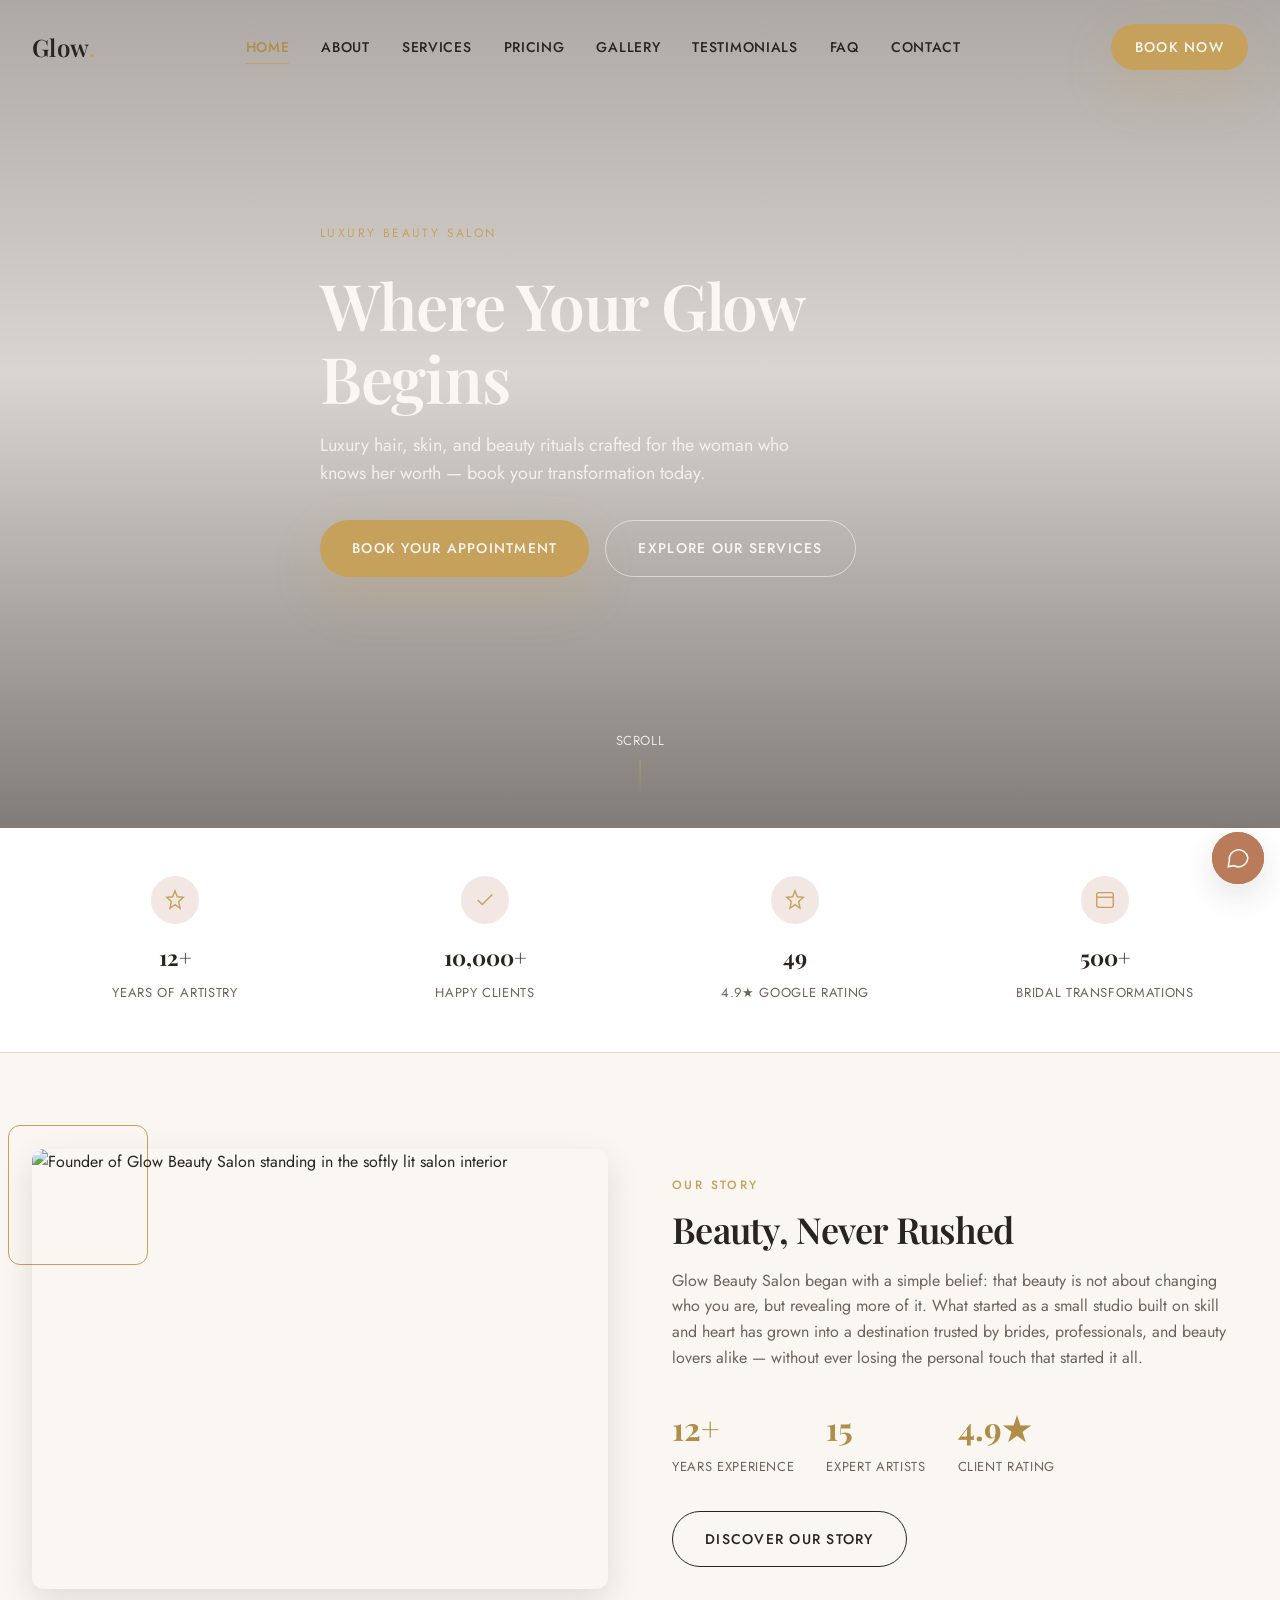
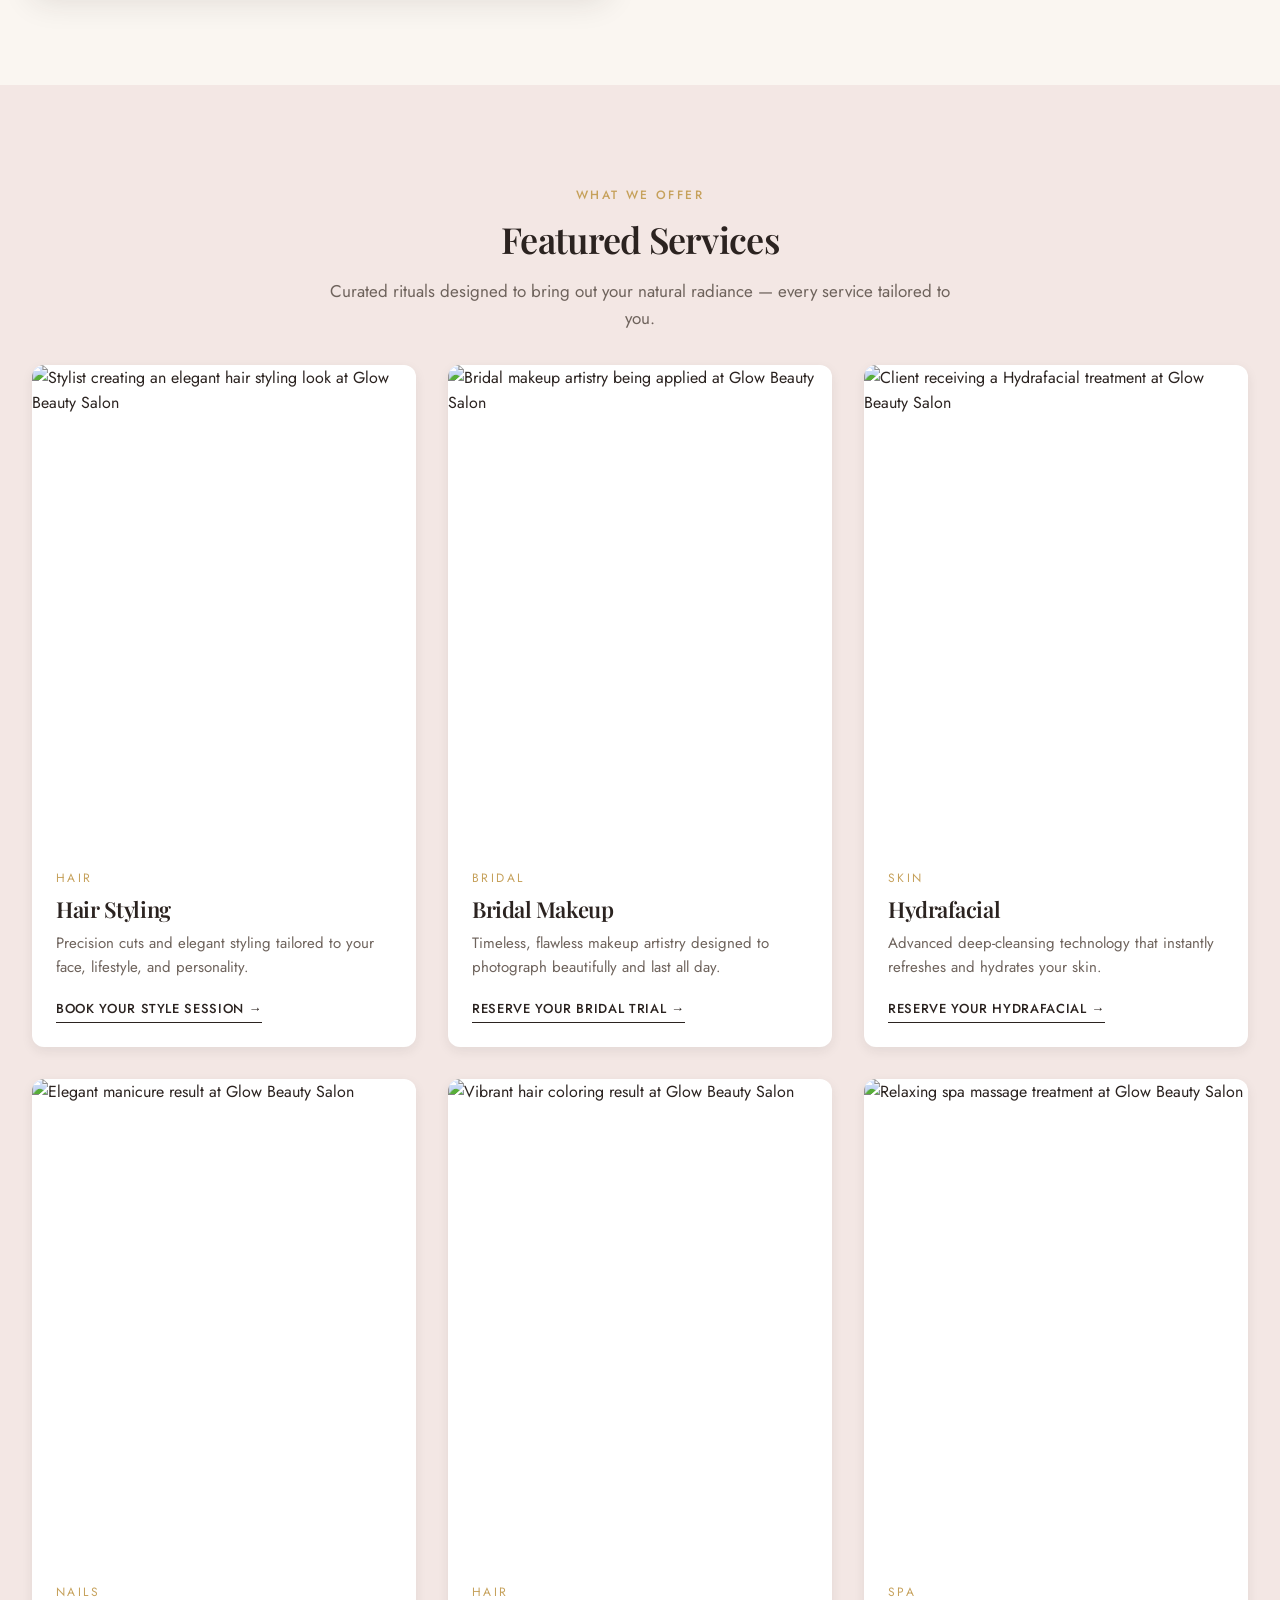
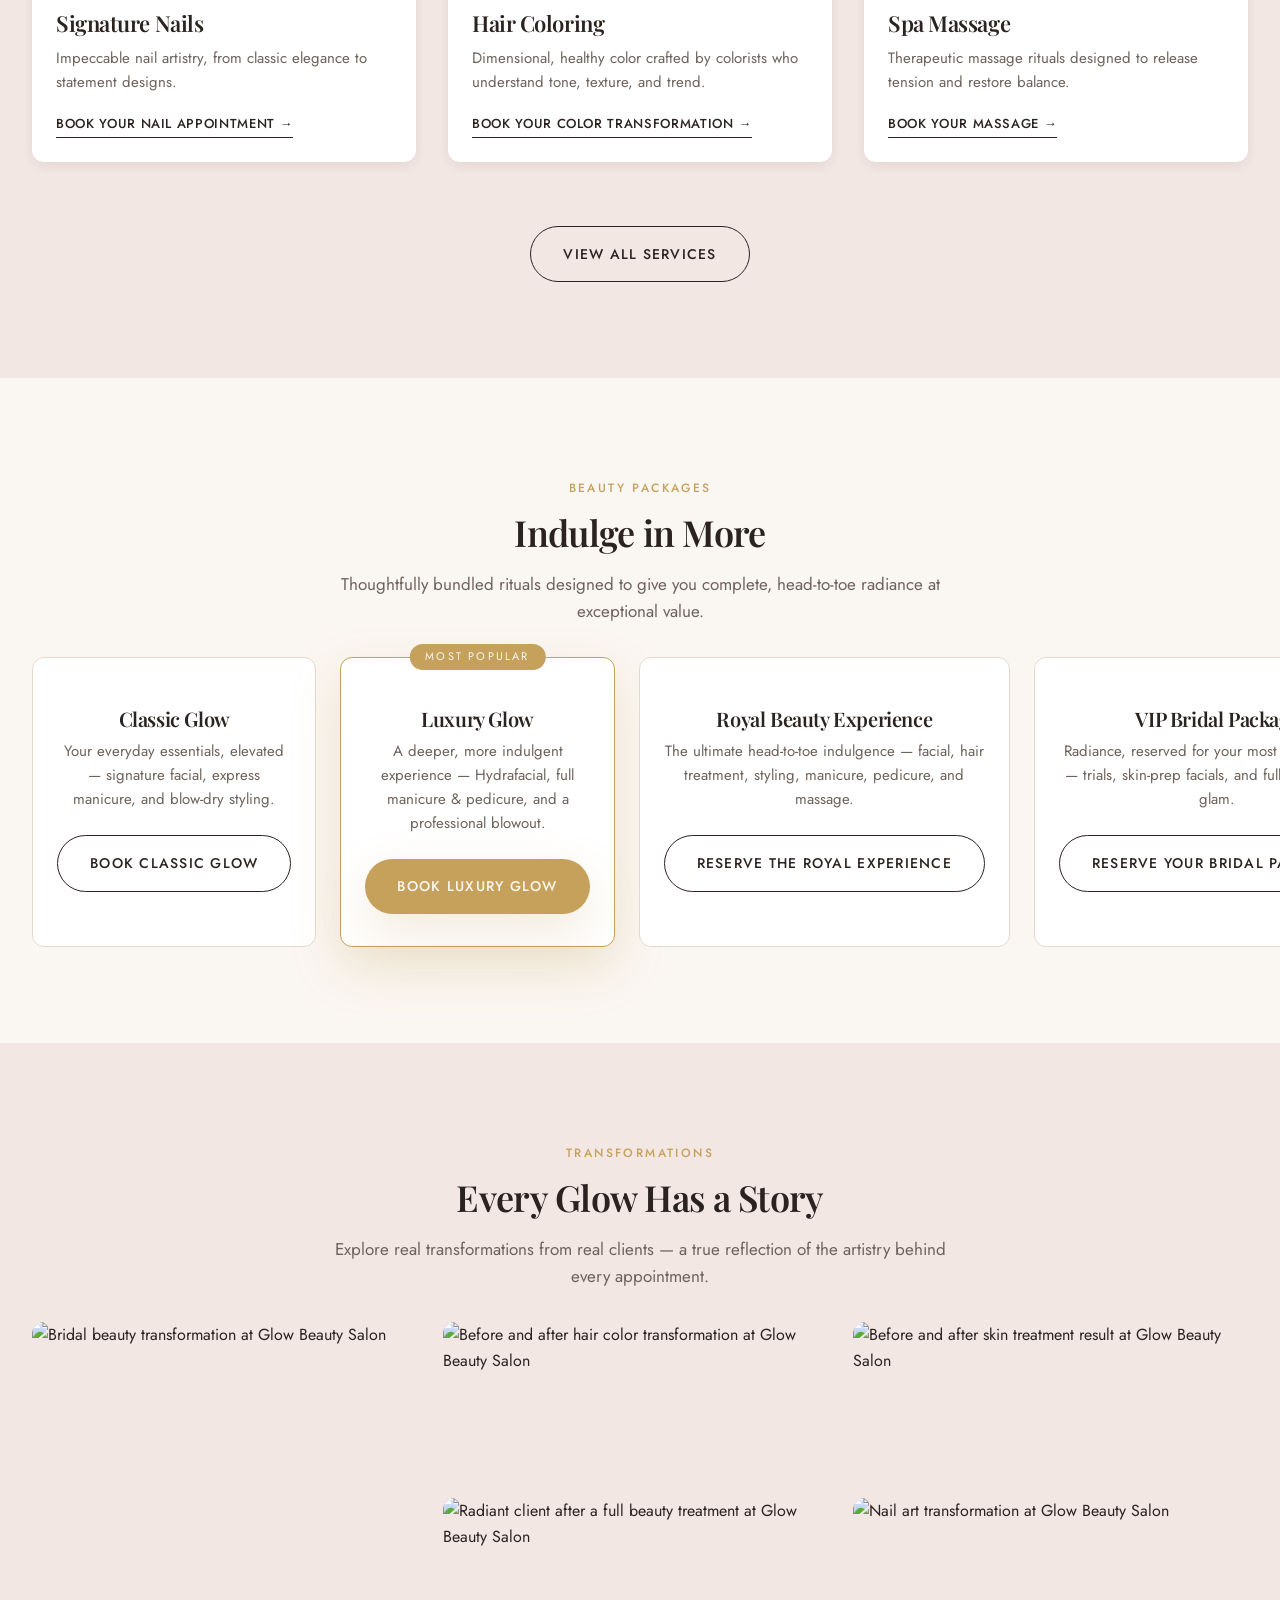
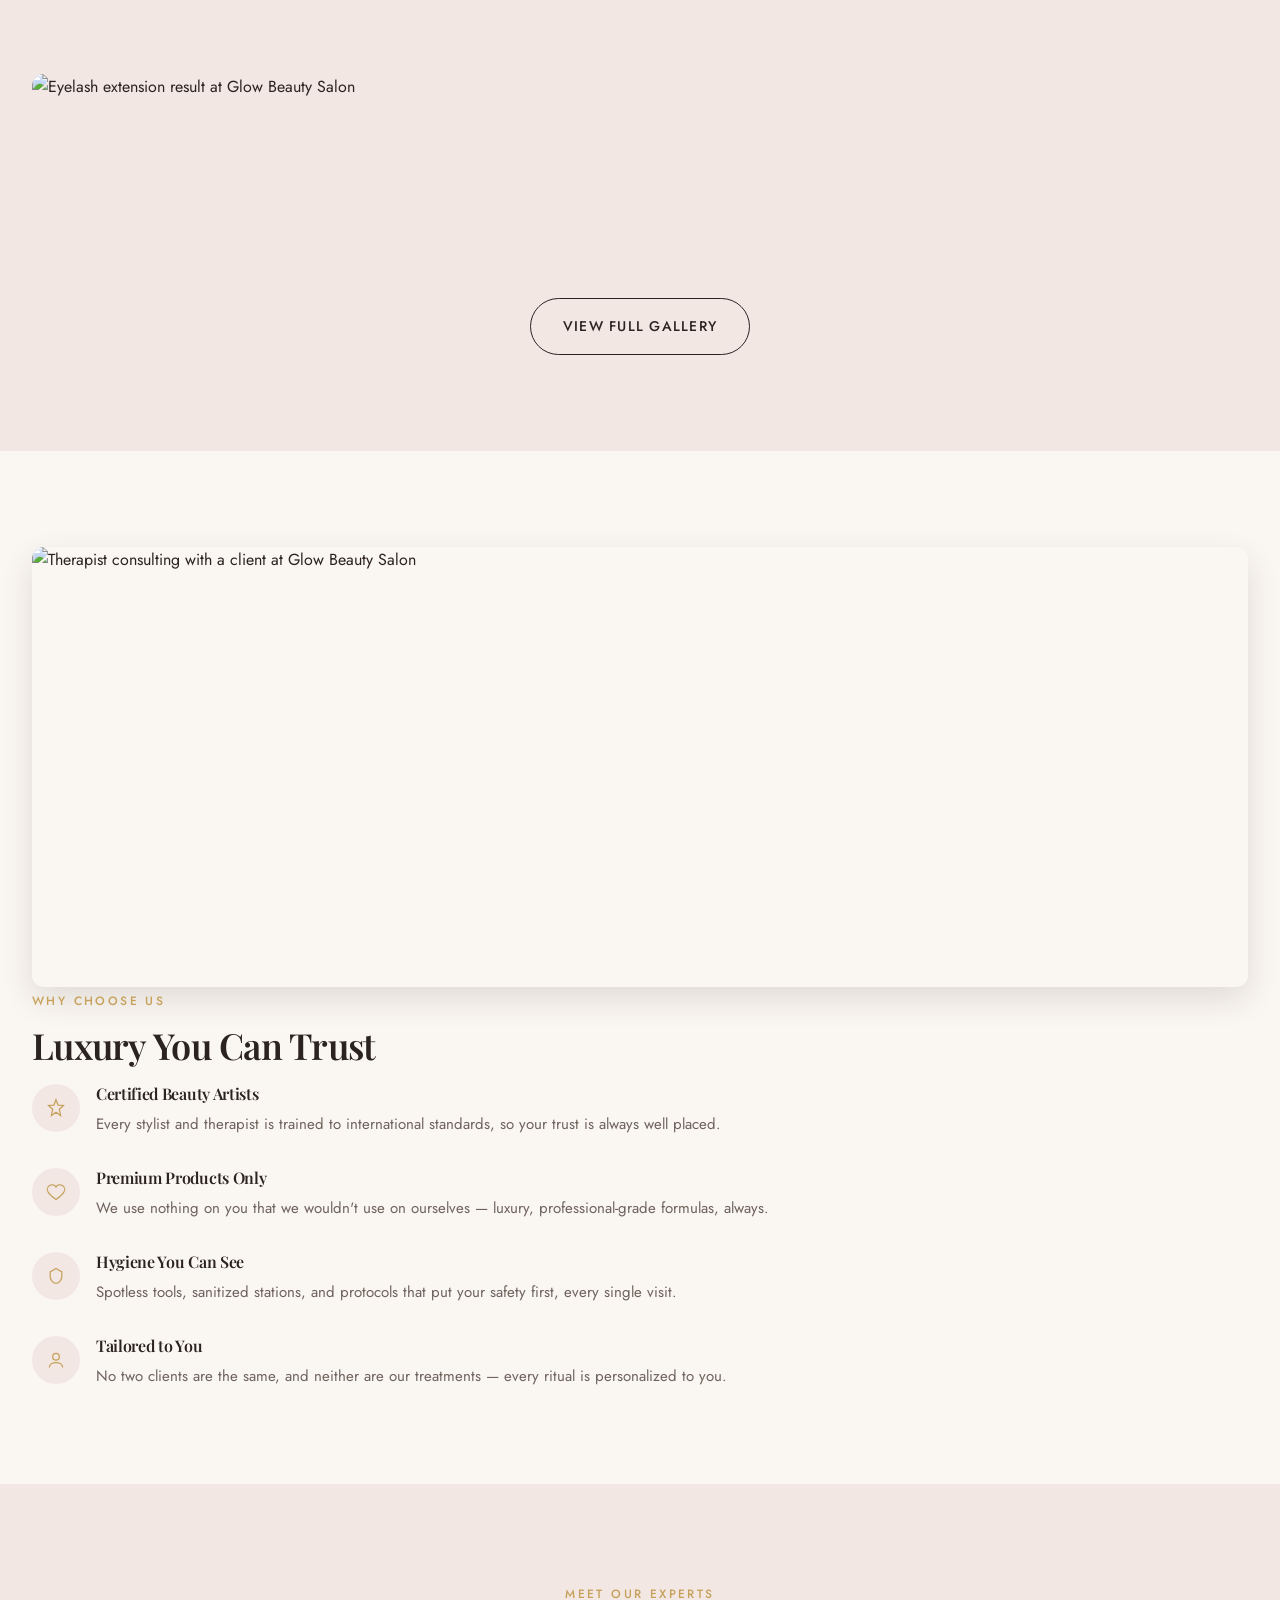
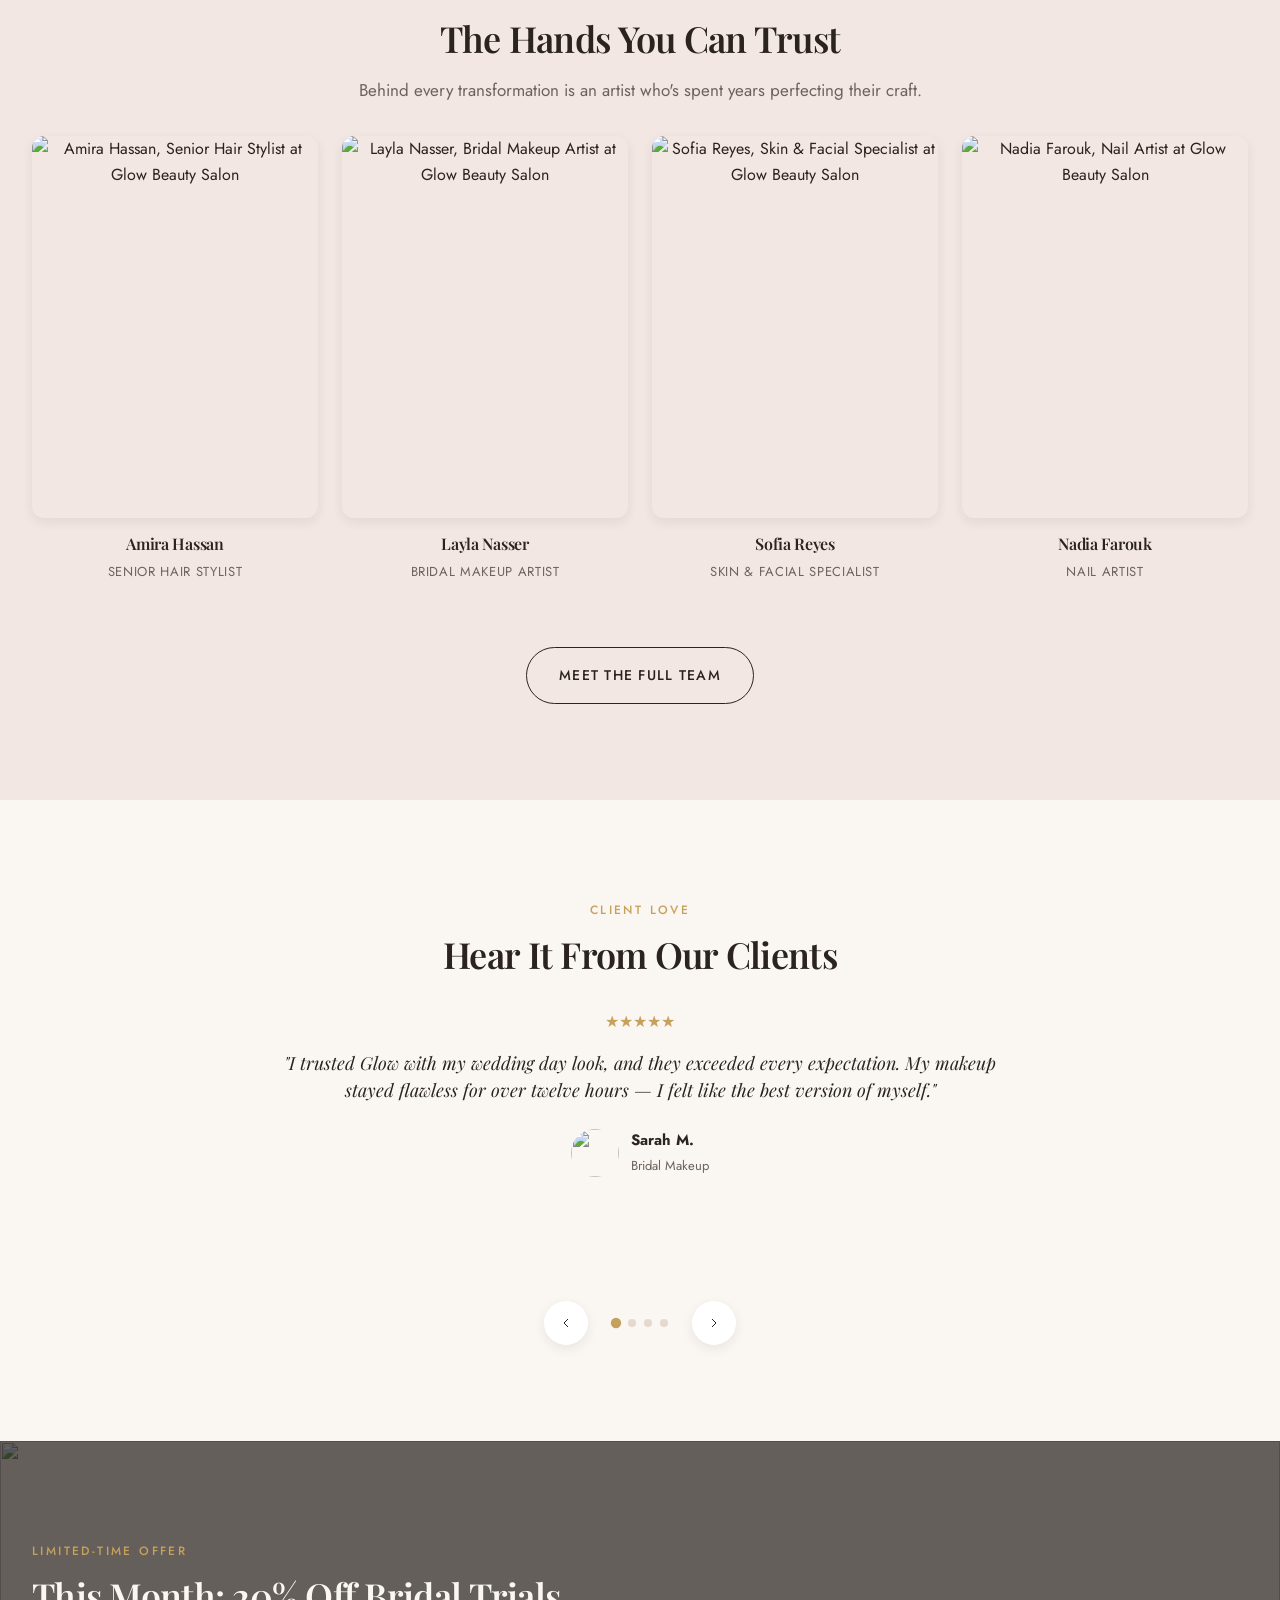
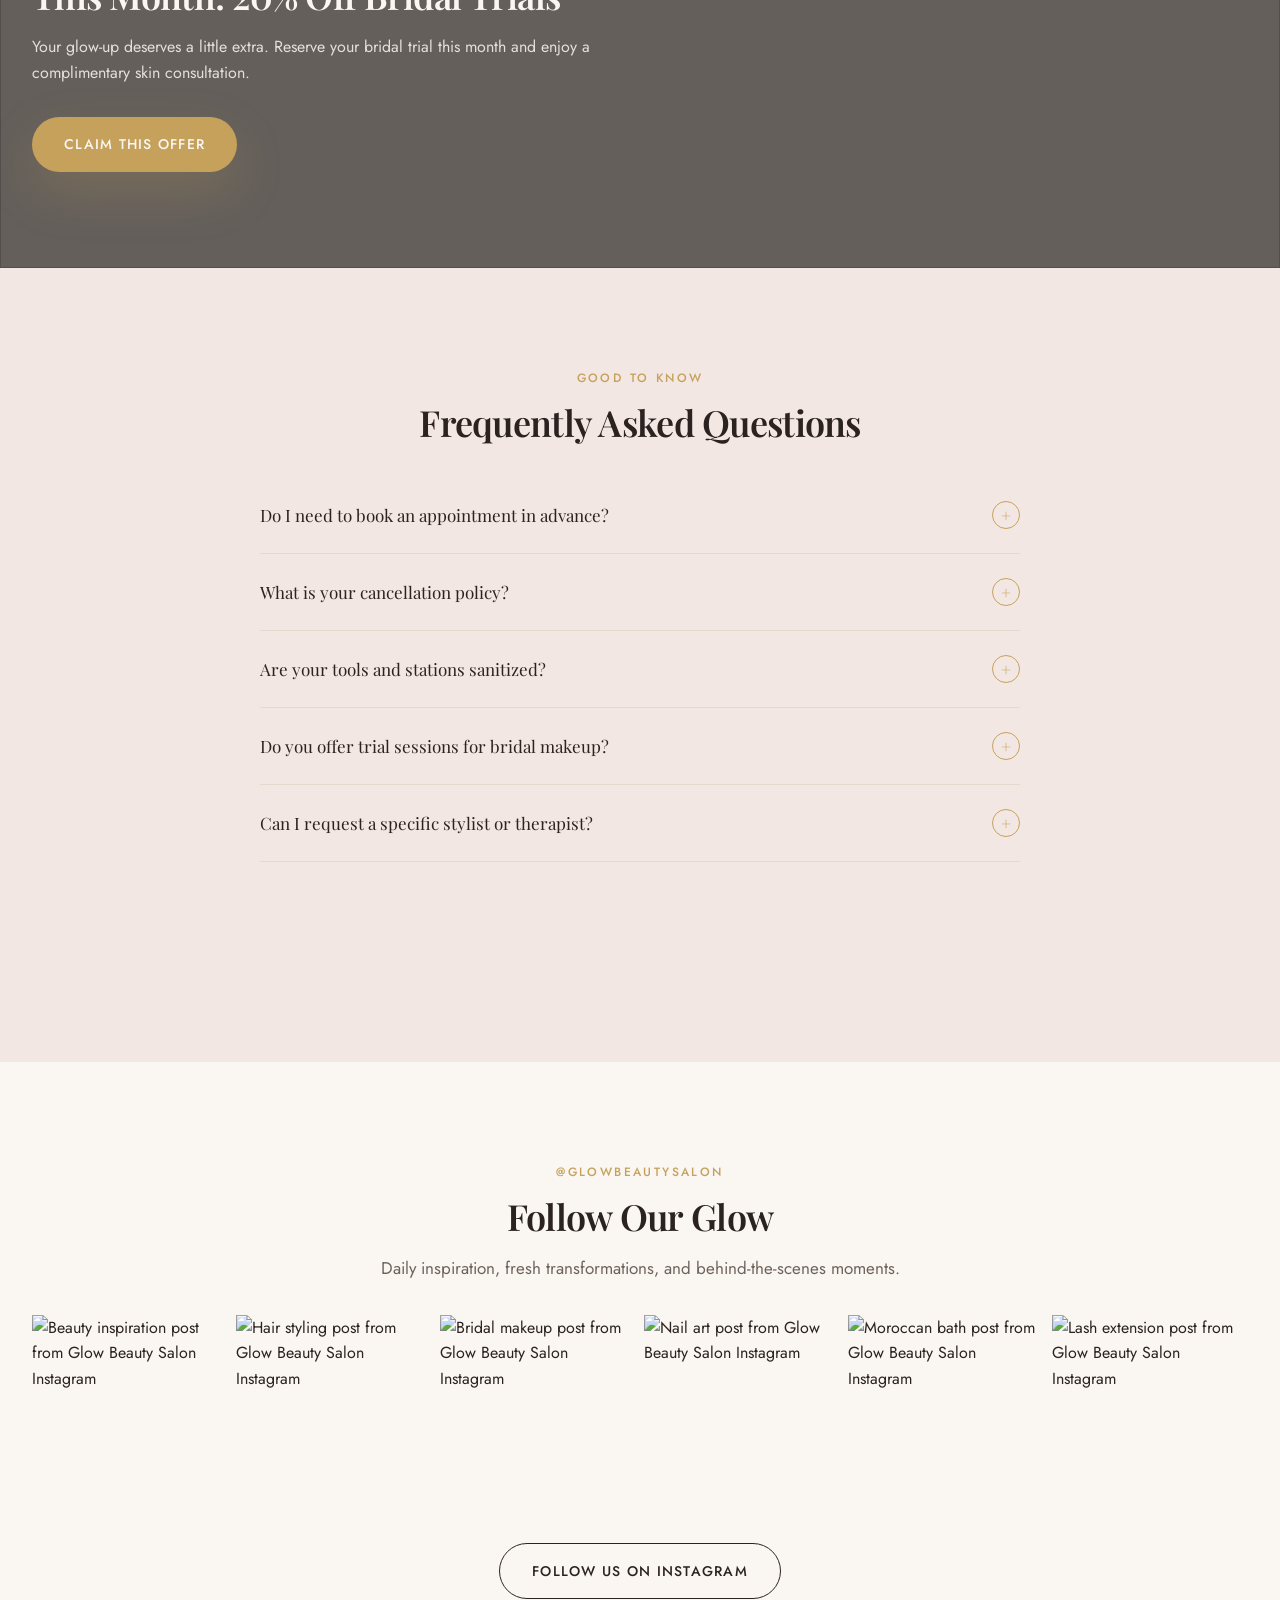
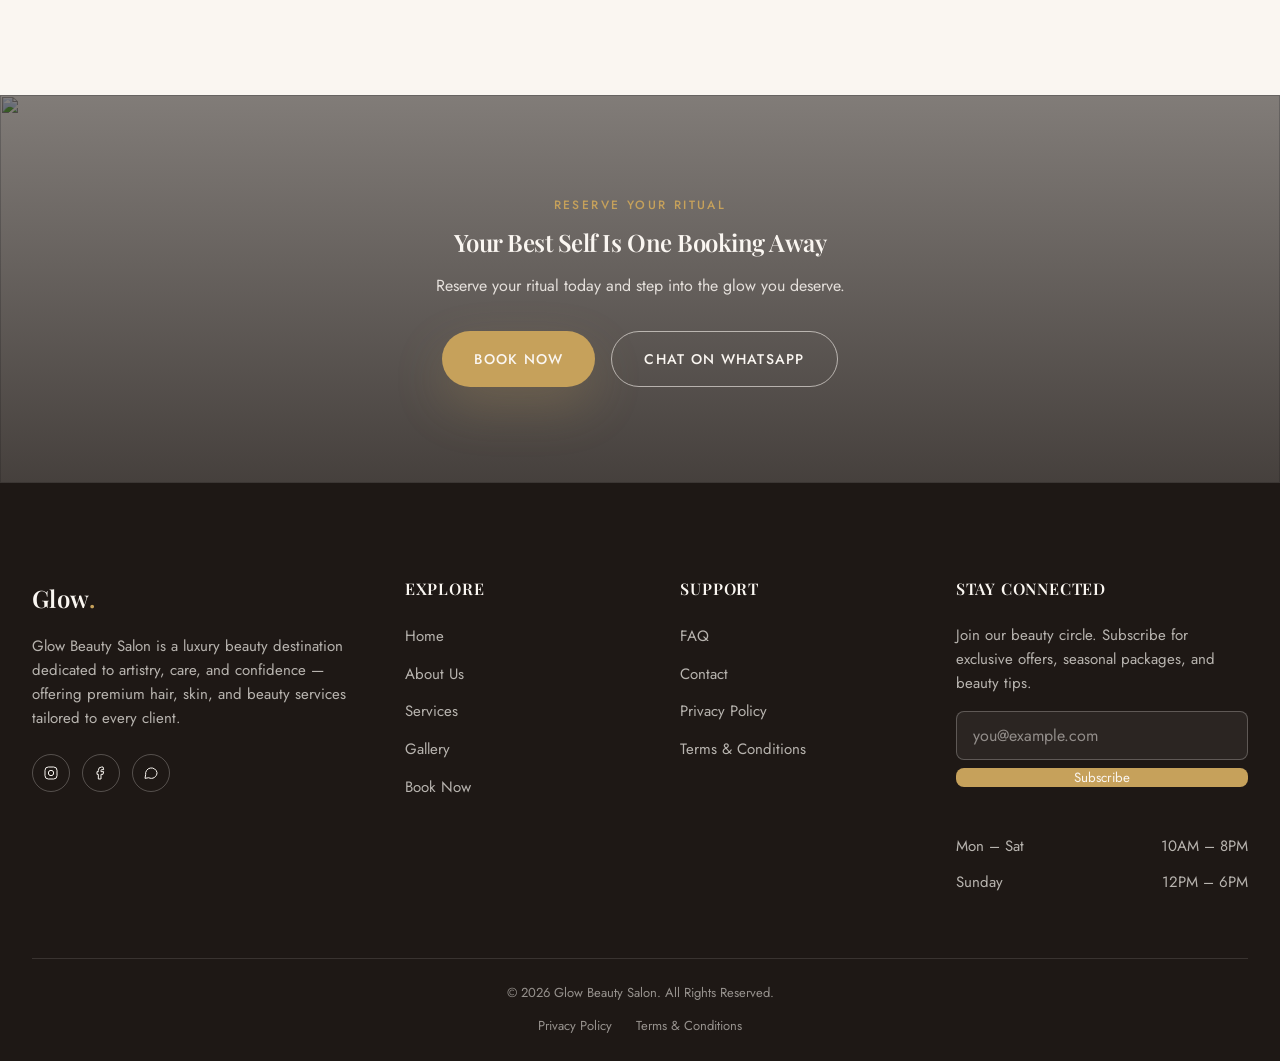
==== index.html @ 4e3955bc "Add files via upload" ====
<!DOCTYPE html>
<html lang="en">
<head>
  <meta charset="UTF-8">
  <meta name="viewport" content="width=device-width, initial-scale=1.0">
  <title>Glow Beauty Salon | Luxury Hair, Skin &amp; Bridal Beauty Salon</title>
  <meta name="description" content="Glow Beauty Salon is a luxury beauty destination offering premium hair, skin, makeup, nail, and bridal services. Book your appointment and discover where your glow begins.">
  <meta name="keywords" content="luxury beauty salon, bridal makeup, hair salon, facial treatments, nail salon, hydrafacial, spa, beauty salon near me">
  <meta name="author" content="Glow Beauty Salon">
  <link rel="canonical" href="https://www.glowbeautysalon.com/">

  <!-- Open Graph / Social sharing -->
  <meta property="og:type" content="website">
  <meta property="og:title" content="Glow Beauty Salon | Where Your Glow Begins">
  <meta property="og:description" content="Luxury hair, skin, and beauty rituals crafted for the woman who knows her worth — book your transformation today.">
  <meta property="og:image" content="assets/images/hero-banner.webp">
  <meta property="og:url" content="https://www.glowbeautysalon.com/">
  <meta name="twitter:card" content="summary_large_image">

  <!-- Favicon -->
  <link rel="icon" type="image/svg+xml" href="data:image/svg+xml,<svg xmlns=%22http://www.w3.org/2000/svg%22 viewBox=%220 0 24 24%22><text y=%2218%22 font-size=%2218%22>&#10022;</text></svg>">

  <!-- Fonts: Playfair Display (display) + Jost (body) -->
  <link rel="preconnect" href="https://fonts.googleapis.com">
  <link rel="preconnect" href="https://fonts.gstatic.com" crossorigin>
  <link href="https://fonts.googleapis.com/css2?family=Playfair+Display:wght@500;600;700&family=Jost:wght@400;500;600&display=swap" rel="stylesheet">

  <!-- Stylesheets -->
  <link rel="stylesheet" href="assets/css/variables.css">
  <link rel="stylesheet" href="assets/css/style.css">
  <link rel="stylesheet" href="assets/css/animations.css">
  <link rel="stylesheet" href="assets/css/responsive.css">

  <!-- Local Business Schema for SEO -->
  <script type="application/ld+json">
  {
    "@context": "https://schema.org",
    "@type": "BeautySalon",
    "name": "Glow Beauty Salon",
    "image": "assets/images/salon-interior.webp",
    "description": "Luxury beauty salon offering premium hair, skin, makeup, nail, and bridal services.",
    "priceRange": "$$$",
    "telephone": "+1-555-0100",
    "address": {
      "@type": "PostalAddress",
      "streetAddress": "123 Grace Avenue",
      "addressLocality": "Your City",
      "addressCountry": "AE"
    },
    "openingHoursSpecification": [
      {
        "@type": "OpeningHoursSpecification",
        "dayOfWeek": ["Monday","Tuesday","Wednesday","Thursday","Friday","Saturday"],
        "opens": "10:00",
        "closes": "20:00"
      },
      {
        "@type": "OpeningHoursSpecification",
        "dayOfWeek": ["Sunday"],
        "opens": "12:00",
        "closes": "18:00"
      }
    ]
  }
  </script>
</head>
<body>

  <a class="skip-link" href="#main-content">Skip to main content</a>

  <!-- ==========================================================
       1. LUXURY LOADING SCREEN
       ========================================================== -->
  <div class="loading-screen" role="status" aria-live="polite">
    <p class="loading-mark">Glow<span>.</span></p>
    <div class="loading-bar" aria-hidden="true"></div>
    <span class="visually-hidden">Loading Glow Beauty Salon</span>
  </div>

  <!-- Scroll progress indicator -->
  <div class="scroll-progress" aria-hidden="true"></div>

  <!-- ==========================================================
       2. STICKY GLASSMORPHISM NAVBAR
       ========================================================== -->
  <header class="navbar">
    <div class="container">
      <a href="index.html" class="logo">Glow<span>.</span></a>

      <nav class="nav-links" aria-label="Primary navigation">
        <a href="#home" class="is-active">Home</a>
        <a href="about.html">About</a>
        <a href="services.html">Services</a>
        <a href="pricing.html">Pricing</a>
        <a href="gallery.html">Gallery</a>
        <a href="testimonials.html">Testimonials</a>
        <a href="faq.html">FAQ</a>
        <a href="contact.html">Contact</a>
      </nav>

      <div class="nav-actions">
        <a href="appointment.html" class="btn btn-primary nav-cta">Book Now</a>
        <button class="hamburger" aria-label="Open menu" aria-expanded="false" aria-controls="mobile-menu">
          <span></span><span></span><span></span>
        </button>
      </div>
    </div>
  </header>

  <!-- ==========================================================
       3. MOBILE MENU
       ========================================================== -->
  <div class="mobile-menu" id="mobile-menu" aria-hidden="true">
    <button class="mobile-menu-close icon-btn" aria-label="Close menu">
      <svg width="18" height="18" viewBox="0 0 24 24" fill="none" stroke="currentColor" stroke-width="1.5"><line x1="4" y1="4" x2="20" y2="20"/><line x1="20" y1="4" x2="4" y2="20"/></svg>
    </button>

    <nav class="mobile-nav-links" aria-label="Mobile navigation">
      <a href="#home">Home</a>
      <a href="about.html">About</a>
      <a href="services.html">Services</a>
      <a href="pricing.html">Pricing</a>
      <a href="gallery.html">Gallery</a>
      <a href="appointment.html">Appointment</a>
      <a href="testimonials.html">Testimonials</a>
      <a href="faq.html">FAQ</a>
      <a href="contact.html">Contact</a>
    </nav>

    <div class="mobile-menu-footer">
      <a href="appointment.html" class="btn btn-primary btn-block">Book Now</a>
      <div class="mobile-social">
        <a href="#" class="icon-btn" aria-label="Glow Beauty Salon on Instagram">
          <svg width="18" height="18" viewBox="0 0 24 24" fill="none" stroke="currentColor" stroke-width="1.5"><rect x="3" y="3" width="18" height="18" rx="5"/><circle cx="12" cy="12" r="4"/><circle cx="17.5" cy="6.5" r="1"/></svg>
        </a>
        <a href="#" class="icon-btn" aria-label="Glow Beauty Salon on Facebook">
          <svg width="18" height="18" viewBox="0 0 24 24" fill="none" stroke="currentColor" stroke-width="1.5"><path d="M15 3h-2a5 5 0 0 0-5 5v2H6v4h2v7h4v-7h3l1-4h-4V8a1 1 0 0 1 1-1h3z"/></svg>
        </a>
        <a href="https://wa.me/15550100" class="icon-btn" aria-label="Message Glow Beauty Salon on WhatsApp">
          <svg width="18" height="18" viewBox="0 0 24 24" fill="none" stroke="currentColor" stroke-width="1.5"><path d="M21 11.5a8.5 8.5 0 0 1-12.4 7.6L3 20l1-5.4A8.5 8.5 0 1 1 21 11.5z"/></svg>
        </a>
      </div>
    </div>
  </div>

  <main id="main-content">

    <!-- ==========================================================
         4. HERO SECTION
         ========================================================== -->
    <section class="hero" id="home">
      <div class="hero-bg" aria-hidden="true">
        <img src="assets/images/hero-banner.webp" alt="" loading="eager">
      </div>
      <div class="hero-overlay" aria-hidden="true"></div>

      <div class="container">
        <div class="hero-content" data-reveal>
          <span class="hero-eyebrow">Luxury Beauty Salon</span>
          <h1 class="hero-title">Where Your Glow Begins</h1>
          <p class="hero-subtitle">Luxury hair, skin, and beauty rituals crafted for the woman who knows her worth — book your transformation today.</p>
          <div class="hero-actions">
            <a href="appointment.html" class="btn btn-primary">Book Your Appointment</a>
            <a href="services.html" class="btn btn-outline-light">Explore Our Services</a>
          </div>
        </div>
      </div>

      <div class="hero-scroll-cue" aria-hidden="true">
        <span>Scroll</span>
        <span class="scroll-line"></span>
      </div>
    </section>

    <!-- ==========================================================
         5. TRUST BADGES
         ========================================================== -->
    <section class="trust-badges" aria-label="Why clients trust Glow Beauty Salon">
      <div class="container">
        <div class="trust-badge" data-reveal data-reveal-delay="1">
          <span class="icon-circle" aria-hidden="true">
            <svg width="22" height="22" viewBox="0 0 24 24" fill="none" stroke="currentColor" stroke-width="1.5"><path d="M12 2l2.5 6.5L21 9l-5 4.5L17.5 21 12 17l-5.5 4L8 13.5 3 9l6.5-.5z"/></svg>
          </span>
          <strong data-count-to="12" data-count-suffix="+">0+</strong>
          <span>Years of Artistry</span>
        </div>
        <div class="trust-badge" data-reveal data-reveal-delay="2">
          <span class="icon-circle" aria-hidden="true">
            <svg width="22" height="22" viewBox="0 0 24 24" fill="none" stroke="currentColor" stroke-width="1.5"><path d="M20 6L9 17l-5-5"/></svg>
          </span>
          <strong data-count-to="10000" data-count-suffix="+">0+</strong>
          <span>Happy Clients</span>
        </div>
        <div class="trust-badge" data-reveal data-reveal-delay="3">
          <span class="icon-circle" aria-hidden="true">
            <svg width="22" height="22" viewBox="0 0 24 24" fill="none" stroke="currentColor" stroke-width="1.5"><path d="M12 2l2.5 6.5L21 9l-5 4.5L17.5 21 12 17l-5.5 4L8 13.5 3 9l6.5-.5z"/></svg>
          </span>
          <strong data-count-to="49" data-count-suffix="">0</strong>
          <span>4.9★ Google Rating</span>
        </div>
        <div class="trust-badge" data-reveal data-reveal-delay="4">
          <span class="icon-circle" aria-hidden="true">
            <svg width="22" height="22" viewBox="0 0 24 24" fill="none" stroke="currentColor" stroke-width="1.5"><rect x="3" y="4" width="18" height="16" rx="2"/><path d="M3 9h18"/></svg>
          </span>
          <strong data-count-to="500" data-count-suffix="+">0+</strong>
          <span>Bridal Transformations</span>
        </div>
      </div>
    </section>

    <!-- ==========================================================
         6. ABOUT PREVIEW
         ========================================================== -->
    <section class="about-preview" id="about" aria-labelledby="about-preview-title">
      <div class="container">
        <div class="about-preview-media" data-reveal>
          <img src="assets/images/founder-portrait.webp" alt="Founder of Glow Beauty Salon standing in the softly lit salon interior" loading="lazy" width="560" height="520">
        </div>
        <div class="about-preview-content" data-reveal data-reveal-delay="2">
          <span class="eyebrow">Our Story</span>
          <h2 id="about-preview-title" class="section-title">Beauty, Never Rushed</h2>
          <p>Glow Beauty Salon began with a simple belief: that beauty is not about changing who you are, but revealing more of it. What started as a small studio built on skill and heart has grown into a destination trusted by brides, professionals, and beauty lovers alike — without ever losing the personal touch that started it all.</p>
          <div class="about-stats">
            <div class="about-stat">
              <strong>12+</strong>
              <span>Years Experience</span>
            </div>
            <div class="about-stat">
              <strong>15</strong>
              <span>Expert Artists</span>
            </div>
            <div class="about-stat">
              <strong>4.9★</strong>
              <span>Client Rating</span>
            </div>
          </div>
          <a href="about.html" class="btn btn-secondary">Discover Our Story</a>
        </div>
      </div>
    </section>

    <!-- ==========================================================
         7. FEATURED SERVICES
         ========================================================== -->
    <section class="section--alt" id="services" aria-labelledby="services-title">
      <div class="container">
        <div class="section-header" data-reveal>
          <span class="eyebrow">What We Offer</span>
          <h2 id="services-title" class="section-title">Featured Services</h2>
          <p class="section-subtitle">Curated rituals designed to bring out your natural radiance — every service tailored to you.</p>
        </div>

        <div class="services-grid">
          <article class="service-card" data-reveal data-reveal-delay="1">
            <div class="service-card-media">
              <img src="assets/images/hair-styling.webp" alt="Stylist creating an elegant hair styling look at Glow Beauty Salon" loading="lazy" width="400" height="500">
            </div>
            <div class="service-card-body">
              <span class="service-card-label">Hair</span>
              <h3>Hair Styling</h3>
              <p>Precision cuts and elegant styling tailored to your face, lifestyle, and personality.</p>
              <a href="services.html" class="service-card-link">Book Your Style Session →</a>
            </div>
          </article>

          <article class="service-card" data-reveal data-reveal-delay="2">
            <div class="service-card-media">
              <img src="assets/images/bridal-makeup.webp" alt="Bridal makeup artistry being applied at Glow Beauty Salon" loading="lazy" width="400" height="500">
            </div>
            <div class="service-card-body">
              <span class="service-card-label">Bridal</span>
              <h3>Bridal Makeup</h3>
              <p>Timeless, flawless makeup artistry designed to photograph beautifully and last all day.</p>
              <a href="services.html" class="service-card-link">Reserve Your Bridal Trial →</a>
            </div>
          </article>

          <article class="service-card" data-reveal data-reveal-delay="3">
            <div class="service-card-media">
              <img src="assets/images/hydrafacial.webp" alt="Client receiving a Hydrafacial treatment at Glow Beauty Salon" loading="lazy" width="400" height="500">
            </div>
            <div class="service-card-body">
              <span class="service-card-label">Skin</span>
              <h3>Hydrafacial</h3>
              <p>Advanced deep-cleansing technology that instantly refreshes and hydrates your skin.</p>
              <a href="services.html" class="service-card-link">Reserve Your Hydrafacial →</a>
            </div>
          </article>

          <article class="service-card" data-reveal data-reveal-delay="4">
            <div class="service-card-media">
              <img src="assets/images/luxury-nails.webp" alt="Elegant manicure result at Glow Beauty Salon" loading="lazy" width="400" height="500">
            </div>
            <div class="service-card-body">
              <span class="service-card-label">Nails</span>
              <h3>Signature Nails</h3>
              <p>Impeccable nail artistry, from classic elegance to statement designs.</p>
              <a href="services.html" class="service-card-link">Book Your Nail Appointment →</a>
            </div>
          </article>

          <article class="service-card" data-reveal data-reveal-delay="5">
            <div class="service-card-media">
              <img src="assets/images/hair-coloring.webp" alt="Vibrant hair coloring result at Glow Beauty Salon" loading="lazy" width="400" height="500">
            </div>
            <div class="service-card-body">
              <span class="service-card-label">Hair</span>
              <h3>Hair Coloring</h3>
              <p>Dimensional, healthy color crafted by colorists who understand tone, texture, and trend.</p>
              <a href="services.html" class="service-card-link">Book Your Color Transformation →</a>
            </div>
          </article>

          <article class="service-card" data-reveal data-reveal-delay="6">
            <div class="service-card-media">
              <img src="assets/images/spa-massage.webp" alt="Relaxing spa massage treatment at Glow Beauty Salon" loading="lazy" width="400" height="500">
            </div>
            <div class="service-card-body">
              <span class="service-card-label">Spa</span>
              <h3>Spa Massage</h3>
              <p>Therapeutic massage rituals designed to release tension and restore balance.</p>
              <a href="services.html" class="service-card-link">Book Your Massage →</a>
            </div>
          </article>
        </div>

        <div class="services-footer" data-reveal>
          <a href="services.html" class="btn btn-secondary">View All Services</a>
        </div>
      </div>
    </section>

    <!-- ==========================================================
         8. LUXURY PACKAGES PREVIEW
         ========================================================== -->
    <section id="pricing" aria-labelledby="packages-title">
      <div class="container">
        <div class="section-header" data-reveal>
          <span class="eyebrow">Beauty Packages</span>
          <h2 id="packages-title" class="section-title">Indulge in More</h2>
          <p class="section-subtitle">Thoughtfully bundled rituals designed to give you complete, head-to-toe radiance at exceptional value.</p>
        </div>

        <div class="packages-grid">
          <div class="package-card" data-reveal data-reveal-delay="1">
            <h3>Classic Glow</h3>
            <p>Your everyday essentials, elevated — signature facial, express manicure, and blow-dry styling.</p>
            <a href="pricing.html" class="btn btn-secondary">Book Classic Glow</a>
          </div>

          <div class="package-card is-featured" data-reveal data-reveal-delay="2">
            <span class="package-badge">Most Popular</span>
            <h3>Luxury Glow</h3>
            <p>A deeper, more indulgent experience — Hydrafacial, full manicure &amp; pedicure, and a professional blowout.</p>
            <a href="pricing.html" class="btn btn-primary">Book Luxury Glow</a>
          </div>

          <div class="package-card" data-reveal data-reveal-delay="3">
            <h3>Royal Beauty Experience</h3>
            <p>The ultimate head-to-toe indulgence — facial, hair treatment, styling, manicure, pedicure, and massage.</p>
            <a href="pricing.html" class="btn btn-secondary">Reserve the Royal Experience</a>
          </div>

          <div class="package-card" data-reveal data-reveal-delay="4">
            <h3>VIP Bridal Package</h3>
            <p>Radiance, reserved for your most important day — trials, skin-prep facials, and full wedding-day glam.</p>
            <a href="pricing.html" class="btn btn-secondary">Reserve Your Bridal Package</a>
          </div>
        </div>
      </div>
    </section>

    <!-- ==========================================================
         9. GALLERY PREVIEW
         ========================================================== -->
    <section class="section--alt" id="gallery" aria-labelledby="gallery-title">
      <div class="container">
        <div class="section-header" data-reveal>
          <span class="eyebrow">Transformations</span>
          <h2 id="gallery-title" class="section-title">Every Glow Has a Story</h2>
          <p class="section-subtitle">Explore real transformations from real clients — a true reflection of the artistry behind every appointment.</p>
        </div>

        <div class="gallery-grid">
          <div class="gallery-item span-tall" data-reveal data-reveal-delay="1">
            <img src="assets/images/bridal-portrait.webp" alt="Bridal beauty transformation at Glow Beauty Salon" loading="lazy">
            <div class="gallery-item-overlay"><span>Bridal Glam</span></div>
          </div>
          <div class="gallery-item" data-reveal data-reveal-delay="2">
            <img src="assets/images/before-after-hair.webp" alt="Before and after hair color transformation at Glow Beauty Salon" loading="lazy">
            <div class="gallery-item-overlay"><span>Hair Color</span></div>
          </div>
          <div class="gallery-item" data-reveal data-reveal-delay="3">
            <img src="assets/images/before-after-skin.webp" alt="Before and after skin treatment result at Glow Beauty Salon" loading="lazy">
            <div class="gallery-item-overlay"><span>Skin Renewal</span></div>
          </div>
          <div class="gallery-item span-tall" data-reveal data-reveal-delay="4">
            <img src="assets/images/happy-client.webp" alt="Radiant client after a full beauty treatment at Glow Beauty Salon" loading="lazy">
            <div class="gallery-item-overlay"><span>Full Glow-Up</span></div>
          </div>
          <div class="gallery-item" data-reveal data-reveal-delay="5">
            <img src="assets/images/luxury-nails.webp" alt="Nail art transformation at Glow Beauty Salon" loading="lazy">
            <div class="gallery-item-overlay"><span>Nail Artistry</span></div>
          </div>
          <div class="gallery-item" data-reveal data-reveal-delay="6">
            <img src="assets/images/eyelash-extensions.webp" alt="Eyelash extension result at Glow Beauty Salon" loading="lazy">
            <div class="gallery-item-overlay"><span>Lash Artistry</span></div>
          </div>
        </div>

        <div class="services-footer" data-reveal>
          <a href="gallery.html" class="btn btn-secondary">View Full Gallery</a>
        </div>
      </div>
    </section>

    <!-- ==========================================================
         10. WHY CHOOSE US
         ========================================================== -->
    <section aria-labelledby="why-us-title">
      <div class="container">
        <div class="why-us-media" data-reveal>
          <img src="assets/images/beauty-consultation.webp" alt="Therapist consulting with a client at Glow Beauty Salon" loading="lazy" width="560" height="560">
        </div>
        <div data-reveal data-reveal-delay="2">
          <span class="eyebrow">Why Choose Us</span>
          <h2 id="why-us-title" class="section-title">Luxury You Can Trust</h2>
          <div class="why-us-list">
            <div class="why-us-item">
              <span class="icon-circle" aria-hidden="true">
                <svg width="20" height="20" viewBox="0 0 24 24" fill="none" stroke="currentColor" stroke-width="1.5"><path d="M12 2l2.5 6.5L21 9l-5 4.5L17.5 21 12 17l-5.5 4L8 13.5 3 9l6.5-.5z"/></svg>
              </span>
              <div>
                <h4>Certified Beauty Artists</h4>
                <p>Every stylist and therapist is trained to international standards, so your trust is always well placed.</p>
              </div>
            </div>
            <div class="why-us-item">
              <span class="icon-circle" aria-hidden="true">
                <svg width="20" height="20" viewBox="0 0 24 24" fill="none" stroke="currentColor" stroke-width="1.5"><path d="M12 21s-7-4.5-9.5-9A5.5 5.5 0 0112 6a5.5 5.5 0 019.5 6c-2.5 4.5-9.5 9-9.5 9z"/></svg>
              </span>
              <div>
                <h4>Premium Products Only</h4>
                <p>We use nothing on you that we wouldn't use on ourselves — luxury, professional-grade formulas, always.</p>
              </div>
            </div>
            <div class="why-us-item">
              <span class="icon-circle" aria-hidden="true">
                <svg width="20" height="20" viewBox="0 0 24 24" fill="none" stroke="currentColor" stroke-width="1.5"><path d="M12 3l7 4v5c0 5-3.5 8-7 9-3.5-1-7-4-7-9V7z"/></svg>
              </span>
              <div>
                <h4>Hygiene You Can See</h4>
                <p>Spotless tools, sanitized stations, and protocols that put your safety first, every single visit.</p>
              </div>
            </div>
            <div class="why-us-item">
              <span class="icon-circle" aria-hidden="true">
                <svg width="20" height="20" viewBox="0 0 24 24" fill="none" stroke="currentColor" stroke-width="1.5"><circle cx="12" cy="8" r="4"/><path d="M4 21c0-4 4-6 8-6s8 2 8 6"/></svg>
              </span>
              <div>
                <h4>Tailored to You</h4>
                <p>No two clients are the same, and neither are our treatments — every ritual is personalized to you.</p>
              </div>
            </div>
          </div>
        </div>
      </div>
    </section>

    <!-- ==========================================================
         11. TEAM PREVIEW
         ========================================================== -->
    <section class="section--alt" id="team" aria-labelledby="team-title">
      <div class="container">
        <div class="section-header" data-reveal>
          <span class="eyebrow">Meet Our Experts</span>
          <h2 id="team-title" class="section-title">The Hands You Can Trust</h2>
          <p class="section-subtitle">Behind every transformation is an artist who's spent years perfecting their craft.</p>
        </div>

        <div class="team-grid">
          <div class="team-card" data-reveal data-reveal-delay="1">
            <div class="team-card-media">
              <img src="assets/images/beauty-team.webp" alt="Amira Hassan, Senior Hair Stylist at Glow Beauty Salon" loading="lazy" width="300" height="400">
            </div>
            <h4>Amira Hassan</h4>
            <span>Senior Hair Stylist</span>
          </div>
          <div class="team-card" data-reveal data-reveal-delay="2">
            <div class="team-card-media">
              <img src="assets/images/beauty-team.webp" alt="Layla Nasser, Bridal Makeup Artist at Glow Beauty Salon" loading="lazy" width="300" height="400">
            </div>
            <h4>Layla Nasser</h4>
            <span>Bridal Makeup Artist</span>
          </div>
          <div class="team-card" data-reveal data-reveal-delay="3">
            <div class="team-card-media">
              <img src="assets/images/beauty-team.webp" alt="Sofia Reyes, Skin &amp; Facial Specialist at Glow Beauty Salon" loading="lazy" width="300" height="400">
            </div>
            <h4>Sofia Reyes</h4>
            <span>Skin &amp; Facial Specialist</span>
          </div>
          <div class="team-card" data-reveal data-reveal-delay="4">
            <div class="team-card-media">
              <img src="assets/images/beauty-team.webp" alt="Nadia Farouk, Nail Artist at Glow Beauty Salon" loading="lazy" width="300" height="400">
            </div>
            <h4>Nadia Farouk</h4>
            <span>Nail Artist</span>
          </div>
        </div>

        <div class="services-footer" data-reveal>
          <a href="about.html" class="btn btn-secondary">Meet the Full Team</a>
        </div>
      </div>
    </section>

    <!-- ==========================================================
         12. TESTIMONIALS
         ========================================================== -->
    <section id="testimonials" aria-labelledby="testimonials-title">
      <div class="container">
        <div class="section-header" data-reveal>
          <span class="eyebrow">Client Love</span>
          <h2 id="testimonials-title" class="section-title">Hear It From Our Clients</h2>
        </div>

        <div class="testimonials-slider" data-reveal>
          <div class="testimonial-track">

            <div class="testimonial-slide is-active">
              <div class="testimonial-stars" aria-hidden="true">★★★★★</div>
              <p class="quote">"I trusted Glow with my wedding day look, and they exceeded every expectation. My makeup stayed flawless for over twelve hours — I felt like the best version of myself."</p>
              <div class="testimonial-author">
                <img src="assets/images/happy-client.webp" alt="" loading="lazy">
                <div class="testimonial-author-info">
                  <strong>Sarah M.</strong>
                  <span>Bridal Makeup</span>
                </div>
              </div>
            </div>

            <div class="testimonial-slide">
              <div class="testimonial-stars" aria-hidden="true">★★★★★</div>
              <p class="quote">"My skin has never looked this radiant. The staff took the time to understand my skin type before recommending anything — that level of care is rare."</p>
              <div class="testimonial-author">
                <img src="assets/images/happy-client.webp" alt="" loading="lazy">
                <div class="testimonial-author-info">
                  <strong>Aisha K.</strong>
                  <span>Hydrafacial</span>
                </div>
              </div>
            </div>

            <div class="testimonial-slide">
              <div class="testimonial-stars" aria-hidden="true">★★★★★</div>
              <p class="quote">"I've had my color done at several salons, but nothing compares to the precision here. Healthy, vibrant, and exactly the tone I wanted."</p>
              <div class="testimonial-author">
                <img src="assets/images/happy-client.webp" alt="" loading="lazy">
                <div class="testimonial-author-info">
                  <strong>Emily R.</strong>
                  <span>Hair Coloring</span>
                </div>
              </div>
            </div>

            <div class="testimonial-slide">
              <div class="testimonial-stars" aria-hidden="true">★★★★★</div>
              <p class="quote">"An experience unlike anything I've tried before. My skin felt incredibly soft for days afterward. Pure indulgence."</p>
              <div class="testimonial-author">
                <img src="assets/images/happy-client.webp" alt="" loading="lazy">
                <div class="testimonial-author-info">
                  <strong>Layla H.</strong>
                  <span>Moroccan Bath</span>
                </div>
              </div>
            </div>

          </div>

          <div class="testimonial-controls">
            <button class="icon-btn testimonial-prev" aria-label="Previous testimonial">
              <svg width="16" height="16" viewBox="0 0 24 24" fill="none" stroke="currentColor" stroke-width="1.5"><path d="M15 18l-6-6 6-6"/></svg>
            </button>
            <div class="testimonial-dots">
              <button class="testimonial-dot is-active" aria-label="Show testimonial 1"></button>
              <button class="testimonial-dot" aria-label="Show testimonial 2"></button>
              <button class="testimonial-dot" aria-label="Show testimonial 3"></button>
              <button class="testimonial-dot" aria-label="Show testimonial 4"></button>
            </div>
            <button class="icon-btn testimonial-next" aria-label="Next testimonial">
              <svg width="16" height="16" viewBox="0 0 24 24" fill="none" stroke="currentColor" stroke-width="1.5"><path d="M9 18l6-6-6-6"/></svg>
            </button>
          </div>
        </div>
      </div>
    </section>

    <!-- ==========================================================
         13. SPECIAL OFFER SECTION
         ========================================================== -->
    <section class="special-offer" aria-labelledby="offer-title">
      <div class="special-offer-bg" aria-hidden="true">
        <img src="assets/images/special-offer.webp" alt="" loading="lazy">
      </div>
      <div class="special-offer-overlay" aria-hidden="true"></div>

      <div class="container">
        <div class="special-offer-content" data-reveal>
          <span class="eyebrow">Limited-Time Offer</span>
          <h2 id="offer-title" class="section-title" style="color: var(--color-text-inverse);">This Month: 20% Off Bridal Trials</h2>
          <p>Your glow-up deserves a little extra. Reserve your bridal trial this month and enjoy a complimentary skin consultation.</p>
          <a href="appointment.html" class="btn btn-primary">Claim This Offer</a>
        </div>
      </div>
    </section>

    <!-- ==========================================================
         14. FAQ PREVIEW
         ========================================================== -->
    <section class="section--alt" id="faq" aria-labelledby="faq-title">
      <div class="container container--narrow">
        <div class="section-header" data-reveal>
          <span class="eyebrow">Good to Know</span>
          <h2 id="faq-title" class="section-title">Frequently Asked Questions</h2>
        </div>

        <div class="faq-list" data-reveal>
          <div class="faq-item">
            <button class="faq-question" aria-expanded="false">
              Do I need to book an appointment in advance?
              <span class="faq-icon" aria-hidden="true">+</span>
            </button>
            <div class="faq-answer">
              <p>Yes, we recommend booking in advance to secure your preferred time and stylist, especially for weekends and bridal services.</p>
            </div>
          </div>

          <div class="faq-item">
            <button class="faq-question" aria-expanded="false">
              What is your cancellation policy?
              <span class="faq-icon" aria-hidden="true">+</span>
            </button>
            <div class="faq-answer">
              <p>We kindly ask for at least 24 hours' notice for cancellations or rescheduling to avoid a cancellation fee.</p>
            </div>
          </div>

          <div class="faq-item">
            <button class="faq-question" aria-expanded="false">
              Are your tools and stations sanitized?
              <span class="faq-icon" aria-hidden="true">+</span>
            </button>
            <div class="faq-answer">
              <p>Absolutely. We follow strict hygiene protocols, with all tools sanitized and stations cleaned between every client.</p>
            </div>
          </div>

          <div class="faq-item">
            <button class="faq-question" aria-expanded="false">
              Do you offer trial sessions for bridal makeup?
              <span class="faq-icon" aria-hidden="true">+</span>
            </button>
            <div class="faq-answer">
              <p>Yes, we highly recommend a bridal trial to perfect your look ahead of your big day.</p>
            </div>
          </div>

          <div class="faq-item">
            <button class="faq-question" aria-expanded="false">
              Can I request a specific stylist or therapist?
              <span class="faq-icon" aria-hidden="true">+</span>
            </button>
            <div class="faq-answer">
              <p>Yes, you can select your preferred expert during the booking process, subject to availability.</p>
            </div>
          </div>
        </div>

        <div class="faq-footer" data-reveal>
          <a href="faq.html" class="btn btn-secondary">View All FAQs</a>
        </div>
      </div>
    </section>

    <!-- ==========================================================
         15. INSTAGRAM PREVIEW
         ========================================================== -->
    <section aria-labelledby="instagram-title">
      <div class="container">
        <div class="section-header" data-reveal>
          <span class="eyebrow">@GlowBeautySalon</span>
          <h2 id="instagram-title" class="section-title">Follow Our Glow</h2>
          <p class="section-subtitle">Daily inspiration, fresh transformations, and behind-the-scenes moments.</p>
        </div>

        <div class="instagram-grid" data-reveal>
          <a href="#" class="instagram-item" aria-label="View post on Instagram">
            <img src="assets/images/instagram-beauty.webp" alt="Beauty inspiration post from Glow Beauty Salon Instagram" loading="lazy">
            <div class="instagram-item-overlay" aria-hidden="true">
              <svg width="20" height="20" viewBox="0 0 24 24" fill="none" stroke="currentColor" stroke-width="1.5"><rect x="3" y="3" width="18" height="18" rx="5"/><circle cx="12" cy="12" r="4"/></svg>
            </div>
          </a>
          <a href="#" class="instagram-item" aria-label="View post on Instagram">
            <img src="assets/images/hair-styling.webp" alt="Hair styling post from Glow Beauty Salon Instagram" loading="lazy">
            <div class="instagram-item-overlay" aria-hidden="true">
              <svg width="20" height="20" viewBox="0 0 24 24" fill="none" stroke="currentColor" stroke-width="1.5"><rect x="3" y="3" width="18" height="18" rx="5"/><circle cx="12" cy="12" r="4"/></svg>
            </div>
          </a>
          <a href="#" class="instagram-item" aria-label="View post on Instagram">
            <img src="assets/images/bridal-makeup.webp" alt="Bridal makeup post from Glow Beauty Salon Instagram" loading="lazy">
            <div class="instagram-item-overlay" aria-hidden="true">
              <svg width="20" height="20" viewBox="0 0 24 24" fill="none" stroke="currentColor" stroke-width="1.5"><rect x="3" y="3" width="18" height="18" rx="5"/><circle cx="12" cy="12" r="4"/></svg>
            </div>
          </a>
          <a href="#" class="instagram-item" aria-label="View post on Instagram">
            <img src="assets/images/luxury-nails.webp" alt="Nail art post from Glow Beauty Salon Instagram" loading="lazy">
            <div class="instagram-item-overlay" aria-hidden="true">
              <svg width="20" height="20" viewBox="0 0 24 24" fill="none" stroke="currentColor" stroke-width="1.5"><rect x="3" y="3" width="18" height="18" rx="5"/><circle cx="12" cy="12" r="4"/></svg>
            </div>
          </a>
          <a href="#" class="instagram-item" aria-label="View post on Instagram">
            <img src="assets/images/moroccan-bath.webp" alt="Moroccan bath post from Glow Beauty Salon Instagram" loading="lazy">
            <div class="instagram-item-overlay" aria-hidden="true">
              <svg width="20" height="20" viewBox="0 0 24 24" fill="none" stroke="currentColor" stroke-width="1.5"><rect x="3" y="3" width="18" height="18" rx="5"/><circle cx="12" cy="12" r="4"/></svg>
            </div>
          </a>
          <a href="#" class="instagram-item" aria-label="View post on Instagram">
            <img src="assets/images/eyelash-extensions.webp" alt="Lash extension post from Glow Beauty Salon Instagram" loading="lazy">
            <div class="instagram-item-overlay" aria-hidden="true">
              <svg width="20" height="20" viewBox="0 0 24 24" fill="none" stroke="currentColor" stroke-width="1.5"><rect x="3" y="3" width="18" height="18" rx="5"/><circle cx="12" cy="12" r="4"/></svg>
            </div>
          </a>
        </div>

        <div class="instagram-footer" data-reveal>
          <a href="#" class="btn btn-secondary">Follow Us on Instagram</a>
        </div>
      </div>
    </section>

    <!-- ==========================================================
         16. FINAL BOOKING CTA
         ========================================================== -->
    <section class="final-cta" aria-labelledby="final-cta-title">
      <div class="final-cta-bg" aria-hidden="true">
        <img src="assets/images/booking-cta-banner.webp" alt="" loading="lazy">
      </div>
      <div class="final-cta-overlay" aria-hidden="true"></div>

      <div class="container">
        <div class="final-cta-content" data-reveal>
          <span class="eyebrow">Reserve Your Ritual</span>
          <h2 id="final-cta-title">Your Best Self Is One Booking Away</h2>
          <p>Reserve your ritual today and step into the glow you deserve.</p>
          <div class="final-cta-actions">
            <a href="appointment.html" class="btn btn-primary">Book Now</a>
            <a href="https://wa.me/15550100" class="btn btn-outline-light">Chat on WhatsApp</a>
          </div>
        </div>
      </div>
    </section>

  </main>

  <!-- ==========================================================
       17. FOOTER
       ========================================================== -->
  <footer class="footer" id="contact">
    <div class="container">
      <div class="footer-grid">

        <div class="footer-brand">
          <a href="index.html" class="logo">Glow<span>.</span></a>
          <p>Glow Beauty Salon is a luxury beauty destination dedicated to artistry, care, and confidence — offering premium hair, skin, and beauty services tailored to every client.</p>
          <div class="footer-social">
            <a href="#" class="icon-btn" aria-label="Glow Beauty Salon on Instagram" style="background:transparent;box-shadow:none;color:inherit;">
              <svg width="16" height="16" viewBox="0 0 24 24" fill="none" stroke="currentColor" stroke-width="1.5"><rect x="3" y="3" width="18" height="18" rx="5"/><circle cx="12" cy="12" r="4"/></svg>
            </a>
            <a href="#" class="icon-btn" aria-label="Glow Beauty Salon on Facebook" style="background:transparent;box-shadow:none;color:inherit;">
              <svg width="16" height="16" viewBox="0 0 24 24" fill="none" stroke="currentColor" stroke-width="1.5"><path d="M15 3h-2a5 5 0 0 0-5 5v2H6v4h2v7h4v-7h3l1-4h-4V8a1 1 0 0 1 1-1h3z"/></svg>
            </a>
            <a href="https://wa.me/15550100" class="icon-btn" aria-label="Message Glow Beauty Salon on WhatsApp" style="background:transparent;box-shadow:none;color:inherit;">
              <svg width="16" height="16" viewBox="0 0 24 24" fill="none" stroke="currentColor" stroke-width="1.5"><path d="M21 11.5a8.5 8.5 0 0 1-12.4 7.6L3 20l1-5.4A8.5 8.5 0 1 1 21 11.5z"/></svg>
            </a>
          </div>
        </div>

        <div class="footer-col">
          <h4>Explore</h4>
          <ul>
            <li><a href="index.html">Home</a></li>
            <li><a href="about.html">About Us</a></li>
            <li><a href="services.html">Services</a></li>
            <li><a href="gallery.html">Gallery</a></li>
            <li><a href="appointment.html">Book Now</a></li>
          </ul>
        </div>

        <div class="footer-col">
          <h4>Support</h4>
          <ul>
            <li><a href="faq.html">FAQ</a></li>
            <li><a href="contact.html">Contact</a></li>
            <li><a href="privacy-policy.html">Privacy Policy</a></li>
            <li><a href="terms-conditions.html">Terms &amp; Conditions</a></li>
          </ul>
        </div>

        <div class="footer-col footer-newsletter">
          <h4>Stay Connected</h4>
          <p>Join our beauty circle. Subscribe for exclusive offers, seasonal packages, and beauty tips.</p>
          <form class="newsletter-form" novalidate>
            <label for="newsletter-email" class="visually-hidden">Email address</label>
            <input type="email" id="newsletter-email" placeholder="you@example.com" required autocomplete="email">
            <button type="submit">Subscribe</button>
          </form>
          <p class="newsletter-note" role="status"></p>

          <ul class="footer-hours" style="margin-top: var(--space-6);">
            <li><span>Mon – Sat</span><span>10AM – 8PM</span></li>
            <li><span>Sunday</span><span>12PM – 6PM</span></li>
          </ul>
        </div>

      </div>

      <div class="footer-bottom">
        <span>© 2026 Glow Beauty Salon. All Rights Reserved.</span>
        <div class="footer-legal">
          <a href="privacy-policy.html">Privacy Policy</a>
          <a href="terms-conditions.html">Terms &amp; Conditions</a>
        </div>
      </div>
    </div>
  </footer>

  <!-- ==========================================================
       18. WHATSAPP FLOATING BUTTON
       ========================================================== -->
  <a href="https://wa.me/15550100" class="whatsapp-float" aria-label="Chat with Glow Beauty Salon on WhatsApp" target="_blank" rel="noopener">
    <svg width="26" height="26" viewBox="0 0 24 24" fill="none" stroke="currentColor" stroke-width="1.5"><path d="M21 11.5a8.5 8.5 0 0 1-12.4 7.6L3 20l1-5.4A8.5 8.5 0 1 1 21 11.5z"/></svg>
  </a>

  <!-- ==========================================================
       19. BACK TO TOP BUTTON
       ========================================================== -->
  <button class="icon-btn back-to-top" aria-label="Back to top">
    <svg width="18" height="18" viewBox="0 0 24 24" fill="none" stroke="currentColor" stroke-width="1.5"><path d="M12 19V5"/><path d="M5 12l7-7 7 7"/></svg>
  </button>

  <!-- Scripts -->
  <script src="assets/js/main.js"></script>
  <script src="assets/js/animations.js"></script>
</body>
</html>
---- assets/css/variables.css ----
/* ==========================================================================
   GLOW BEAUTY SALON — DESIGN TOKENS
   Single source of truth for color, type, spacing, radius, shadow, motion.
   Derived directly from the approved Luxury Design System document.
   ========================================================================== */

:root {

  /* ---------- COLOR SYSTEM ---------- */

  /* Primary / Secondary / Accent */
  --color-primary: #C6A15B;          /* Champagne Gold — CTAs, key accents */
  --color-primary-dark: #B08D48;     /* Hover/active state for gold elements */
  --color-secondary: #B98A93;        /* Deep Rose Mauve */
  --color-accent: #B97B5A;           /* Soft Terracotta */

  /* Backgrounds & Surfaces */
  --color-bg: #FAF6F1;               /* Warm Ivory — primary background */
  --color-bg-alt: #F3E7E4;           /* Blush Mist — alternating sections */
  --color-surface: #FFFFFF;          /* Pure White — cards & elevated components */
  --color-bg-dark: #1E1815;          /* Deep Espresso — footer / dark sections */

  /* Text */
  --color-text: #2B2320;             /* Espresso Charcoal — primary text */
  --color-text-muted: #6E635C;       /* Warm Taupe Grey — secondary text */
  --color-text-inverse: #FAF6F1;     /* Ivory text on dark backgrounds */

  /* Borders & Neutrals */
  --color-border: #E4D9CC;           /* Soft Gold-Grey */
  --color-neutral-light: #EDEAE6;    /* Fog Grey */
  --color-neutral-dark: #1E1815;     /* Deep Espresso */

  /* Status */
  --color-success: #8A9A83;          /* Muted Sage Green */
  --color-warning: #D9A441;          /* Soft Amber */
  --color-error: #B65C4D;            /* Muted Brick Red */

  /* ---------- TYPOGRAPHY ---------- */

  --font-display: 'Playfair Display', Georgia, serif;
  --font-body: 'Jost', 'Montserrat', -apple-system, sans-serif;

  --fs-hero: clamp(2.25rem, 5vw + 1rem, 4rem);      /* 36px -> 64px */
  --fs-h1: clamp(2rem, 3.5vw + 1rem, 3rem);         /* 32px -> 48px */
  --fs-h2: clamp(1.625rem, 2.5vw + 1rem, 2.25rem);  /* 26px -> 36px */
  --fs-h3: clamp(1.375rem, 1.5vw + 1rem, 1.75rem);  /* 22px -> 28px */
  --fs-h4: clamp(1.125rem, 1vw + 0.9rem, 1.25rem);  /* 18px -> 20px */
  --fs-body: 1rem;                                  /* 16px */
  --fs-small: 0.8125rem;                            /* 13px */
  --fs-button: 0.875rem;                            /* 14px */
  --fs-nav: 0.875rem;                               /* 14px */
  --fs-eyebrow: 0.75rem;                            /* 12px */

  --lh-tight: 1.15;
  --lh-heading: 1.25;
  --lh-body: 1.6;

  --ls-tight: -0.02em;
  --ls-button: 0.09em;
  --ls-nav: 0.05em;
  --ls-eyebrow: 0.2em;

  /* ---------- SPACING SCALE (base 4px) ---------- */

  --space-1: 0.25rem;   /* 4px */
  --space-2: 0.5rem;    /* 8px */
  --space-3: 0.75rem;   /* 12px */
  --space-4: 1rem;      /* 16px */
  --space-6: 1.5rem;    /* 24px */
  --space-8: 2rem;      /* 32px */
  --space-12: 3rem;     /* 48px */
  --space-16: 4rem;     /* 64px */
  --space-24: 6rem;     /* 96px */
  --space-32: 8rem;     /* 128px */

  /* ---------- LAYOUT ---------- */

  --container-max: 1280px;
  --container-narrow: 1140px;
  --gutter: 2rem;

  /* ---------- RADIUS ---------- */

  --radius-sm: 8px;      /* inputs */
  --radius-md: 12px;     /* cards, images */
  --radius-pill: 999px;  /* primary buttons */

  /* ---------- SHADOWS (warm-toned, never pure black) ---------- */

  --shadow-sm: 0 1px 3px rgba(43, 35, 32, 0.06);
  --shadow-md: 0 4px 12px rgba(43, 35, 32, 0.08);
  --shadow-lg: 0 12px 32px rgba(43, 35, 32, 0.12);
  --shadow-luxury: 0 20px 50px rgba(198, 161, 91, 0.22);
  --shadow-glass: 0 8px 32px rgba(43, 35, 32, 0.10);

  /* ---------- GLASSMORPHISM ---------- */

  --glass-bg: rgba(250, 246, 241, 0.7);
  --glass-border: rgba(255, 255, 255, 0.4);
  --glass-blur: 18px;

  /* ---------- MOTION ---------- */

  --ease-out: cubic-bezier(0.25, 0.1, 0.25, 1);
  --ease-in-out: cubic-bezier(0.45, 0, 0.55, 1);
  --duration-fast: 200ms;
  --duration-base: 300ms;
  --duration-slow: 500ms;

  /* ---------- Z-INDEX SCALE ---------- */

  --z-navbar: 100;
  --z-mobile-menu: 200;
  --z-loading: 300;
  --z-floating: 90;
  --z-progress: 110;
}
---- assets/css/style.css ----
/* ==========================================================================
   GLOW BEAUTY SALON — MAIN STYLESHEET
   Base reset, typography, layout primitives, and all homepage components.
   ========================================================================== */

/* ---------- RESET & BASE ---------- */

*,
*::before,
*::after {
  box-sizing: border-box;
  margin: 0;
  padding: 0;
}

html {
  scroll-behavior: smooth;
  -webkit-text-size-adjust: 100%;
}

body {
  font-family: var(--font-body);
  font-size: var(--fs-body);
  line-height: var(--lh-body);
  color: var(--color-text);
  background-color: var(--color-bg);
  overflow-x: hidden;
}

img {
  max-width: 100%;
  display: block;
}

a {
  color: inherit;
  text-decoration: none;
}

ul {
  list-style: none;
}

button {
  font-family: inherit;
  cursor: pointer;
  border: none;
  background: none;
}

input,
textarea,
select {
  font-family: inherit;
  font-size: inherit;
}

h1, h2, h3, h4 {
  font-family: var(--font-display);
  line-height: var(--lh-heading);
  font-weight: 600;
  letter-spacing: var(--ls-tight);
  color: var(--color-text);
}

/* Visually-hidden utility for accessible skip links / labels */
.visually-hidden {
  position: absolute;
  width: 1px;
  height: 1px;
  overflow: hidden;
  clip: rect(0 0 0 0);
  white-space: nowrap;
}

.skip-link {
  position: absolute;
  top: -100px;
  left: var(--space-4);
  background: var(--color-primary);
  color: var(--color-text);
  padding: var(--space-3) var(--space-6);
  border-radius: var(--radius-sm);
  z-index: 999;
  transition: top var(--duration-base) var(--ease-out);
}

.skip-link:focus {
  top: var(--space-4);
}

/* Consistent, visible focus state across every interactive element */
a:focus-visible,
button:focus-visible,
input:focus-visible,
textarea:focus-visible,
[tabindex]:focus-visible {
  outline: 2px solid var(--color-primary);
  outline-offset: 3px;
  box-shadow: 0 0 0 6px rgba(198, 161, 91, 0.18);
  border-radius: var(--radius-sm);
}

/* ---------- LAYOUT PRIMITIVES ---------- */

.container {
  max-width: var(--container-max);
  margin-inline: auto;
  padding-inline: var(--gutter);
}

.container--narrow {
  max-width: var(--container-narrow);
  margin-inline: auto;
  padding-inline: var(--gutter);
}

section {
  padding-block: var(--space-24);
  position: relative;
}

.section--alt {
  background-color: var(--color-bg-alt);
}

.section--dark {
  background-color: var(--color-bg-dark);
  color: var(--color-text-inverse);
}

.section--dark h2,
.section--dark h3,
.section--dark p {
  color: var(--color-text-inverse);
}

/* ---------- SECTION HEADER (eyebrow + title + subtext) ---------- */

.section-header {
  text-align: center;
  max-width: 640px;
  margin-inline: auto;
  margin-bottom: var(--space-16);
}

.section-header--left {
  text-align: left;
  margin-inline: 0;
}

.eyebrow {
  display: inline-block;
  font-size: var(--fs-eyebrow);
  font-weight: 500;
  letter-spacing: var(--ls-eyebrow);
  text-transform: uppercase;
  color: var(--color-primary);
  margin-bottom: var(--space-3);
}

.section-title {
  font-size: var(--fs-h2);
  margin-bottom: var(--space-4);
}

.section-subtitle {
  color: var(--color-text-muted);
  font-size: 1.0625rem;
}

/* ---------- BUTTONS ---------- */

.btn {
  display: inline-flex;
  align-items: center;
  justify-content: center;
  gap: var(--space-2);
  padding: var(--space-4) var(--space-8);
  font-size: var(--fs-button);
  font-weight: 500;
  letter-spacing: var(--ls-button);
  text-transform: uppercase;
  border-radius: var(--radius-pill);
  transition: transform var(--duration-fast) var(--ease-out),
              box-shadow var(--duration-fast) var(--ease-out),
              background-color var(--duration-fast) var(--ease-out);
  white-space: nowrap;
}

.btn:active {
  transform: scale(0.98);
}

.btn-primary {
  background-color: var(--color-primary);
  color: var(--color-text-inverse);
  box-shadow: var(--shadow-luxury);
}

.btn-primary:hover {
  background-color: var(--color-primary-dark);
  transform: scale(1.03);
  box-shadow: 0 24px 55px rgba(198, 161, 91, 0.3);
}

.btn-secondary {
  background-color: transparent;
  color: var(--color-text);
  border: 1px solid var(--color-text);
}

.btn-secondary:hover {
  background-color: var(--color-text);
  color: var(--color-text-inverse);
  transform: scale(1.03);
}

.btn-outline-light {
  background-color: transparent;
  color: var(--color-text-inverse);
  border: 1px solid rgba(250, 246, 241, 0.6);
}

.btn-outline-light:hover {
  background-color: rgba(250, 246, 241, 0.12);
  border-color: var(--color-text-inverse);
  transform: scale(1.03);
}

.btn-block {
  width: 100%;
}

/* Icon buttons (circular — back to top, social, etc.) */
.icon-btn {
  display: inline-flex;
  align-items: center;
  justify-content: center;
  width: 44px;
  height: 44px;
  border-radius: 50%;
  background-color: var(--color-surface);
  color: var(--color-text);
  box-shadow: var(--shadow-md);
  transition: transform var(--duration-fast) var(--ease-out),
              box-shadow var(--duration-fast) var(--ease-out);
}

.icon-btn:hover {
  transform: translateY(-3px);
  box-shadow: var(--shadow-lg);
}

/* ==========================================================================
   1. LOADING SCREEN
   ========================================================================== */

.loading-screen {
  position: fixed;
  inset: 0;
  z-index: var(--z-loading);
  background-color: var(--color-bg);
  display: flex;
  align-items: center;
  justify-content: center;
  flex-direction: column;
  gap: var(--space-4);
  transition: opacity var(--duration-slow) var(--ease-out),
              visibility var(--duration-slow) var(--ease-out);
}

.loading-screen.is-hidden {
  opacity: 0;
  visibility: hidden;
  pointer-events: none;
}

.loading-mark {
  font-family: var(--font-display);
  font-size: 2rem;
  letter-spacing: 0.08em;
  color: var(--color-text);
}

.loading-mark span {
  color: var(--color-primary);
}

.loading-bar {
  width: 160px;
  height: 2px;
  background-color: var(--color-border);
  border-radius: var(--radius-pill);
  overflow: hidden;
}

.loading-bar::after {
  content: '';
  display: block;
  height: 100%;
  width: 40%;
  background-color: var(--color-primary);
  animation: loading-sweep 1.1s var(--ease-in-out) infinite;
}

/* ==========================================================================
   SCROLL PROGRESS BAR
   ========================================================================== */

.scroll-progress {
  position: fixed;
  top: 0;
  left: 0;
  height: 3px;
  width: 0%;
  background-color: var(--color-primary);
  z-index: var(--z-progress);
  transition: width 80ms linear;
}

/* ==========================================================================
   2. NAVBAR (Glassmorphism, sticky)
   ========================================================================== */

.navbar {
  position: fixed;
  top: 0;
  left: 0;
  right: 0;
  z-index: var(--z-navbar);
  padding-block: var(--space-6);
  transition: padding var(--duration-base) var(--ease-out),
              background-color var(--duration-base) var(--ease-out),
              box-shadow var(--duration-base) var(--ease-out),
              backdrop-filter var(--duration-base) var(--ease-out);
}

.navbar .container {
  display: flex;
  align-items: center;
  justify-content: space-between;
}

.navbar.is-scrolled {
  padding-block: var(--space-3);
  background-color: var(--glass-bg);
  backdrop-filter: blur(var(--glass-blur));
  -webkit-backdrop-filter: blur(var(--glass-blur));
  border-bottom: 1px solid var(--glass-border);
  box-shadow: var(--shadow-glass);
}

.logo {
  font-family: var(--font-display);
  font-size: 1.5rem;
  font-weight: 600;
  letter-spacing: 0.02em;
  color: var(--color-text);
}

.logo span {
  color: var(--color-primary);
}

.nav-links {
  display: flex;
  align-items: center;
  gap: var(--space-8);
}

.nav-links a {
  font-size: var(--fs-nav);
  font-weight: 500;
  letter-spacing: var(--ls-nav);
  text-transform: uppercase;
  color: var(--color-text);
  position: relative;
  padding-block: var(--space-1);
  transition: color var(--duration-fast) var(--ease-out);
}

.nav-links a::after {
  content: '';
  position: absolute;
  left: 0;
  bottom: -2px;
  width: 0;
  height: 1px;
  background-color: var(--color-primary);
  transition: width var(--duration-base) var(--ease-out);
}

.nav-links a:hover,
.nav-links a.is-active {
  color: var(--color-primary-dark);
}

.nav-links a:hover::after,
.nav-links a.is-active::after {
  width: 100%;
}

.nav-actions {
  display: flex;
  align-items: center;
  gap: var(--space-4);
}

.nav-cta {
  padding: var(--space-3) var(--space-6);
}

.hamburger {
  display: none;
  flex-direction: column;
  justify-content: center;
  gap: 5px;
  width: 28px;
  height: 22px;
}

.hamburger span {
  display: block;
  height: 2px;
  width: 100%;
  background-color: var(--color-text);
  transition: transform var(--duration-base) var(--ease-out),
              opacity var(--duration-base) var(--ease-out);
}

.hamburger.is-open span:nth-child(1) {
  transform: translateY(7px) rotate(45deg);
}

.hamburger.is-open span:nth-child(2) {
  opacity: 0;
}

.hamburger.is-open span:nth-child(3) {
  transform: translateY(-7px) rotate(-45deg);
}

/* ==========================================================================
   3. MOBILE MENU
   ========================================================================== */

.mobile-menu {
  position: fixed;
  inset: 0;
  z-index: var(--z-mobile-menu);
  background-color: var(--color-bg);
  display: flex;
  flex-direction: column;
  justify-content: center;
  padding: var(--space-16) var(--space-8);
  transform: translateX(100%);
  transition: transform var(--duration-slow) var(--ease-out);
}

.mobile-menu.is-open {
  transform: translateX(0);
}

.mobile-menu-close {
  position: absolute;
  top: var(--space-6);
  right: var(--gutter);
}

.mobile-nav-links {
  display: flex;
  flex-direction: column;
  gap: var(--space-6);
  margin-bottom: var(--space-12);
}

.mobile-nav-links a {
  font-family: var(--font-display);
  font-size: 1.75rem;
  font-weight: 500;
  color: var(--color-text);
}

.mobile-menu-footer {
  display: flex;
  flex-direction: column;
  gap: var(--space-6);
}

.mobile-social {
  display: flex;
  gap: var(--space-4);
}

/* ==========================================================================
   4. HERO SECTION
   ========================================================================== */

.hero {
  position: relative;
  min-height: 100vh;
  display: flex;
  align-items: center;
  padding-top: var(--space-24);
  overflow: hidden;
}

.hero-bg {
  position: absolute;
  inset: 0;
  z-index: -2;
}

.hero-bg img {
  width: 100%;
  height: 100%;
  object-fit: cover;
  object-position: center;
}

.hero-overlay {
  position: absolute;
  inset: 0;
  z-index: -1;
  background: linear-gradient(
    180deg,
    rgba(30, 24, 21, 0.35) 0%,
    rgba(30, 24, 21, 0.15) 45%,
    rgba(30, 24, 21, 0.55) 100%
  );
}

.hero-content {
  max-width: 620px;
  color: var(--color-text-inverse);
}

.hero-eyebrow {
  color: var(--color-primary);
  font-size: var(--fs-eyebrow);
  letter-spacing: var(--ls-eyebrow);
  text-transform: uppercase;
  margin-bottom: var(--space-6);
  display: inline-block;
}

.hero-title {
  font-size: var(--fs-hero);
  line-height: var(--lh-tight);
  color: var(--color-text-inverse);
  margin-bottom: var(--space-6);
}

.hero-subtitle {
  font-size: 1.125rem;
  line-height: var(--lh-body);
  color: rgba(250, 246, 241, 0.88);
  margin-bottom: var(--space-8);
  max-width: 480px;
}

.hero-actions {
  display: flex;
  flex-wrap: wrap;
  gap: var(--space-4);
}

.hero-scroll-cue {
  position: absolute;
  bottom: var(--space-8);
  left: 50%;
  transform: translateX(-50%);
  color: var(--color-text-inverse);
  display: flex;
  flex-direction: column;
  align-items: center;
  gap: var(--space-2);
  font-size: var(--fs-small);
  letter-spacing: var(--ls-nav);
  text-transform: uppercase;
  opacity: 0.85;
}

.hero-scroll-cue .scroll-line {
  width: 1px;
  height: 36px;
  background: linear-gradient(180deg, var(--color-primary), transparent);
  animation: scroll-cue-pulse 1.8s var(--ease-in-out) infinite;
}

/* ==========================================================================
   5. TRUST BADGES
   ========================================================================== */

.trust-badges {
  padding-block: var(--space-12);
  background-color: var(--color-surface);
  border-bottom: 1px solid var(--color-border);
}

.trust-badges .container {
  display: grid;
  grid-template-columns: repeat(4, 1fr);
  gap: var(--space-8);
  text-align: center;
}

.trust-badge {
  display: flex;
  flex-direction: column;
  align-items: center;
  gap: var(--space-2);
}

.trust-badge .icon-circle {
  width: 48px;
  height: 48px;
  border-radius: 50%;
  background-color: var(--color-bg-alt);
  color: var(--color-primary);
  display: flex;
  align-items: center;
  justify-content: center;
  margin-bottom: var(--space-2);
}

.trust-badge strong {
  font-family: var(--font-display);
  font-size: 1.375rem;
  color: var(--color-text);
}

.trust-badge span {
  font-size: var(--fs-small);
  color: var(--color-text-muted);
  letter-spacing: var(--ls-nav);
  text-transform: uppercase;
}

/* ==========================================================================
   6. ABOUT PREVIEW
   ========================================================================== */

.about-preview .container {
  display: grid;
  grid-template-columns: 1fr 1fr;
  gap: var(--space-16);
  align-items: center;
}

.about-preview-media {
  position: relative;
}

.about-preview-media img {
  border-radius: var(--radius-md);
  box-shadow: var(--shadow-lg);
  width: 100%;
  height: 520px;
  object-fit: cover;
}

.about-preview-media::before {
  content: '';
  position: absolute;
  top: -24px;
  left: -24px;
  width: 140px;
  height: 140px;
  border: 1px solid var(--color-primary);
  border-radius: var(--radius-md);
  z-index: -1;
}

.about-preview-content p {
  color: var(--color-text-muted);
  margin-bottom: var(--space-6);
}

.about-stats {
  display: flex;
  gap: var(--space-12);
  margin: var(--space-8) 0;
}

.about-stat strong {
  display: block;
  font-family: var(--font-display);
  font-size: 2rem;
  color: var(--color-primary-dark);
}

.about-stat span {
  font-size: var(--fs-small);
  color: var(--color-text-muted);
  text-transform: uppercase;
  letter-spacing: var(--ls-nav);
}

/* ==========================================================================
   7. FEATURED SERVICES
   ========================================================================== */

.services-grid {
  display: grid;
  grid-template-columns: repeat(3, 1fr);
  gap: var(--space-8);
}

.service-card {
  background-color: var(--color-surface);
  border-radius: var(--radius-md);
  overflow: hidden;
  box-shadow: var(--shadow-md);
  transition: transform var(--duration-base) var(--ease-out),
              box-shadow var(--duration-base) var(--ease-out);
}

.service-card:hover {
  transform: translateY(-6px);
  box-shadow: var(--shadow-lg);
}

.service-card-media {
  overflow: hidden;
  aspect-ratio: 4 / 5;
}

.service-card-media img {
  width: 100%;
  height: 100%;
  object-fit: cover;
  transition: transform var(--duration-slow) var(--ease-out);
}

.service-card:hover .service-card-media img {
  transform: scale(1.06);
}

.service-card-body {
  padding: var(--space-6);
}

.service-card-label {
  font-size: var(--fs-eyebrow);
  letter-spacing: var(--ls-eyebrow);
  text-transform: uppercase;
  color: var(--color-primary);
  display: block;
  margin-bottom: var(--space-2);
}

.service-card-body h3 {
  font-size: 1.375rem;
  margin-bottom: var(--space-2);
}

.service-card-body p {
  color: var(--color-text-muted);
  font-size: 0.9375rem;
  margin-bottom: var(--space-4);
}

.service-card-link {
  font-size: var(--fs-small);
  font-weight: 500;
  letter-spacing: var(--ls-nav);
  text-transform: uppercase;
  color: var(--color-text);
  display: inline-flex;
  align-items: center;
  gap: var(--space-2);
  border-bottom: 1px solid var(--color-text);
  padding-bottom: 2px;
  transition: color var(--duration-fast) var(--ease-out),
              border-color var(--duration-fast) var(--ease-out);
}

.service-card-link:hover {
  color: var(--color-primary-dark);
  border-color: var(--color-primary-dark);
}

.services-footer {
  text-align: center;
  margin-top: var(--space-16);
}

/* ==========================================================================
   8. LUXURY PACKAGES PREVIEW
   ========================================================================== */

.packages-grid {
  display: grid;
  grid-template-columns: repeat(4, 1fr);
  gap: var(--space-6);
}

.package-card {
  background-color: var(--color-surface);
  border: 1px solid var(--color-border);
  border-radius: var(--radius-md);
  padding: var(--space-8) var(--space-6);
  text-align: center;
  transition: transform var(--duration-base) var(--ease-out),
              box-shadow var(--duration-base) var(--ease-out),
              border-color var(--duration-base) var(--ease-out);
}

.package-card:hover {
  transform: translateY(-6px);
  box-shadow: var(--shadow-lg);
  border-color: var(--color-primary);
}

.package-card.is-featured {
  border-color: var(--color-primary);
  box-shadow: var(--shadow-luxury);
  position: relative;
}

.package-badge {
  position: absolute;
  top: -14px;
  left: 50%;
  transform: translateX(-50%);
  background-color: var(--color-primary);
  color: var(--color-text-inverse);
  font-size: 0.6875rem;
  letter-spacing: var(--ls-eyebrow);
  text-transform: uppercase;
  padding: var(--space-1) var(--space-4);
  border-radius: var(--radius-pill);
  white-space: nowrap;
}

.package-card h3 {
  font-size: 1.25rem;
  margin: var(--space-4) 0 var(--space-2);
}

.package-card p {
  color: var(--color-text-muted);
  font-size: 0.9375rem;
  margin-bottom: var(--space-6);
  min-height: 66px;
}

.package-card .btn {
  width: 100%;
}

/* ==========================================================================
   9. GALLERY PREVIEW
   ========================================================================== */

.gallery-grid {
  display: grid;
  grid-template-columns: repeat(4, 1fr);
  grid-auto-rows: 220px;
  gap: var(--space-4);
}

.gallery-item {
  position: relative;
  border-radius: var(--radius-md);
  overflow: hidden;
}

.gallery-item.span-tall {
  grid-row: span 2;
}

.gallery-item img {
  width: 100%;
  height: 100%;
  object-fit: cover;
  transition: transform var(--duration-slow) var(--ease-out);
}

.gallery-item-overlay {
  position: absolute;
  inset: 0;
  background: linear-gradient(180deg, transparent 40%, rgba(30, 24, 21, 0.72) 100%);
  display: flex;
  align-items: flex-end;
  padding: var(--space-4);
  opacity: 0;
  transition: opacity var(--duration-base) var(--ease-out);
}

.gallery-item-overlay span {
  color: var(--color-text-inverse);
  font-size: var(--fs-small);
  letter-spacing: var(--ls-nav);
  text-transform: uppercase;
}

.gallery-item:hover img {
  transform: scale(1.08);
}

.gallery-item:hover .gallery-item-overlay {
  opacity: 1;
}

/* ==========================================================================
   10. WHY CHOOSE US
   ========================================================================== */

.why-us .container {
  display: grid;
  grid-template-columns: 1fr 1fr;
  gap: var(--space-16);
  align-items: center;
}

.why-us-media {
  position: relative;
}

.why-us-media img {
  border-radius: var(--radius-md);
  width: 100%;
  height: 560px;
  object-fit: cover;
  box-shadow: var(--shadow-lg);
}

.why-us-list {
  display: flex;
  flex-direction: column;
  gap: var(--space-8);
}

.why-us-item {
  display: flex;
  gap: var(--space-4);
}

.why-us-item .icon-circle {
  flex-shrink: 0;
  width: 48px;
  height: 48px;
  border-radius: 50%;
  background-color: var(--color-bg-alt);
  color: var(--color-primary);
  display: flex;
  align-items: center;
  justify-content: center;
}

.why-us-item h4 {
  margin-bottom: var(--space-2);
}

.why-us-item p {
  color: var(--color-text-muted);
  font-size: 0.9375rem;
}

/* ==========================================================================
   11. TEAM PREVIEW
   ========================================================================== */

.team-grid {
  display: grid;
  grid-template-columns: repeat(4, 1fr);
  gap: var(--space-8);
}

.team-card {
  text-align: center;
}

.team-card-media {
  border-radius: var(--radius-md);
  overflow: hidden;
  aspect-ratio: 3 / 4;
  margin-bottom: var(--space-4);
  box-shadow: var(--shadow-md);
}

.team-card-media img {
  width: 100%;
  height: 100%;
  object-fit: cover;
  transition: transform var(--duration-slow) var(--ease-out);
}

.team-card:hover .team-card-media img {
  transform: scale(1.05);
}

.team-card h4 {
  margin-bottom: var(--space-1);
}

.team-card span {
  font-size: var(--fs-small);
  color: var(--color-text-muted);
  text-transform: uppercase;
  letter-spacing: var(--ls-nav);
}

/* ==========================================================================
   12. TESTIMONIALS
   ========================================================================== */

.testimonials-slider {
  position: relative;
  max-width: 760px;
  margin-inline: auto;
  text-align: center;
}

.testimonial-track {
  position: relative;
  min-height: 260px;
}

.testimonial-slide {
  position: absolute;
  inset: 0;
  opacity: 0;
  visibility: hidden;
  transform: translateY(12px);
  transition: opacity var(--duration-slow) var(--ease-out),
              transform var(--duration-slow) var(--ease-out);
}

.testimonial-slide.is-active {
  opacity: 1;
  visibility: visible;
  transform: translateY(0);
  position: relative;
}

.testimonial-quote-icon {
  color: var(--color-primary);
  margin-bottom: var(--space-4);
}

.testimonial-slide p.quote {
  font-family: var(--font-display);
  font-size: 1.375rem;
  font-style: italic;
  line-height: 1.5;
  color: var(--color-text);
  margin-bottom: var(--space-6);
}

.testimonial-author {
  display: flex;
  align-items: center;
  justify-content: center;
  gap: var(--space-3);
}

.testimonial-author img {
  width: 48px;
  height: 48px;
  border-radius: 50%;
  object-fit: cover;
}

.testimonial-author-info {
  text-align: left;
}

.testimonial-author-info strong {
  display: block;
  font-size: 0.9375rem;
}

.testimonial-author-info span {
  font-size: var(--fs-small);
  color: var(--color-text-muted);
}

.testimonial-stars {
  color: var(--color-primary);
  margin-bottom: var(--space-4);
}

.testimonial-controls {
  display: flex;
  align-items: center;
  justify-content: center;
  gap: var(--space-6);
  margin-top: var(--space-8);
}

.testimonial-dots {
  display: flex;
  gap: var(--space-2);
}

.testimonial-dot {
  width: 8px;
  height: 8px;
  border-radius: 50%;
  background-color: var(--color-border);
  transition: background-color var(--duration-fast) var(--ease-out),
              transform var(--duration-fast) var(--ease-out);
}

.testimonial-dot.is-active {
  background-color: var(--color-primary);
  transform: scale(1.3);
}

/* ==========================================================================
   13. SPECIAL OFFER
   ========================================================================== */

.special-offer {
  position: relative;
  overflow: hidden;
}

.special-offer-bg {
  position: absolute;
  inset: 0;
  z-index: -2;
}

.special-offer-bg img {
  width: 100%;
  height: 100%;
  object-fit: cover;
}

.special-offer-overlay {
  position: absolute;
  inset: 0;
  z-index: -1;
  background: rgba(30, 24, 21, 0.68);
}

.special-offer-content {
  max-width: 560px;
  color: var(--color-text-inverse);
}

.special-offer-content p {
  color: rgba(250, 246, 241, 0.85);
  margin-bottom: var(--space-8);
}

.offer-timer {
  display: flex;
  gap: var(--space-4);
  margin-bottom: var(--space-8);
}

.offer-timer-unit {
  background-color: rgba(250, 246, 241, 0.1);
  border: 1px solid rgba(250, 246, 241, 0.25);
  border-radius: var(--radius-sm);
  padding: var(--space-3) var(--space-4);
  text-align: center;
  min-width: 72px;
}

.offer-timer-unit strong {
  display: block;
  font-family: var(--font-display);
  font-size: 1.5rem;
}

.offer-timer-unit span {
  font-size: 0.6875rem;
  text-transform: uppercase;
  letter-spacing: var(--ls-nav);
  color: rgba(250, 246, 241, 0.7);
}

/* ==========================================================================
   14. FAQ PREVIEW
   ========================================================================== */

.faq-list {
  max-width: 760px;
  margin-inline: auto;
}

.faq-item {
  border-bottom: 1px solid var(--color-border);
}

.faq-question {
  width: 100%;
  display: flex;
  align-items: center;
  justify-content: space-between;
  gap: var(--space-4);
  padding: var(--space-6) 0;
  text-align: left;
  font-family: var(--font-display);
  font-size: 1.0625rem;
  color: var(--color-text);
}

.faq-question .faq-icon {
  flex-shrink: 0;
  width: 28px;
  height: 28px;
  border-radius: 50%;
  border: 1px solid var(--color-primary);
  display: flex;
  align-items: center;
  justify-content: center;
  color: var(--color-primary);
  transition: transform var(--duration-base) var(--ease-out),
              background-color var(--duration-base) var(--ease-out);
}

.faq-item.is-open .faq-question .faq-icon {
  transform: rotate(45deg);
  background-color: var(--color-primary);
  color: var(--color-text-inverse);
}

.faq-answer {
  max-height: 0;
  overflow: hidden;
  transition: max-height var(--duration-slow) var(--ease-out);
}

.faq-answer p {
  color: var(--color-text-muted);
  padding-bottom: var(--space-6);
  max-width: 640px;
}

.faq-footer {
  text-align: center;
  margin-top: var(--space-12);
}

/* ==========================================================================
   15. INSTAGRAM PREVIEW
   ========================================================================== */

.instagram-grid {
  display: grid;
  grid-template-columns: repeat(6, 1fr);
  gap: var(--space-2);
}

.instagram-item {
  position: relative;
  aspect-ratio: 1 / 1;
  overflow: hidden;
}

.instagram-item img {
  width: 100%;
  height: 100%;
  object-fit: cover;
  transition: transform var(--duration-base) var(--ease-out);
}

.instagram-item:hover img {
  transform: scale(1.08);
}

.instagram-item-overlay {
  position: absolute;
  inset: 0;
  background: rgba(198, 161, 91, 0.75);
  display: flex;
  align-items: center;
  justify-content: center;
  opacity: 0;
  transition: opacity var(--duration-fast) var(--ease-out);
  color: var(--color-text-inverse);
}

.instagram-item:hover .instagram-item-overlay {
  opacity: 1;
}

.instagram-footer {
  text-align: center;
  margin-top: var(--space-8);
}

/* ==========================================================================
   16. FINAL BOOKING CTA
   ========================================================================== */

.final-cta {
  position: relative;
  text-align: center;
  overflow: hidden;
}

.final-cta-bg {
  position: absolute;
  inset: 0;
  z-index: -2;
}

.final-cta-bg img {
  width: 100%;
  height: 100%;
  object-fit: cover;
}

.final-cta-overlay {
  position: absolute;
  inset: 0;
  z-index: -1;
  background: linear-gradient(180deg, rgba(30,24,21,0.55), rgba(30,24,21,0.82));
}

.final-cta-content {
  max-width: 620px;
  margin-inline: auto;
  color: var(--color-text-inverse);
}

.final-cta-content .eyebrow {
  color: var(--color-primary);
}

.final-cta-content h2 {
  color: var(--color-text-inverse);
  margin-bottom: var(--space-4);
}

.final-cta-content p {
  color: rgba(250, 246, 241, 0.85);
  margin-bottom: var(--space-8);
}

.final-cta-actions {
  display: flex;
  justify-content: center;
  gap: var(--space-4);
  flex-wrap: wrap;
}

/* ==========================================================================
   17. FOOTER
   ========================================================================== */

.footer {
  background-color: var(--color-bg-dark);
  color: var(--color-text-inverse);
  padding-top: var(--space-24);
  position: relative;
}

.footer-grid {
  display: grid;
  grid-template-columns: 1.4fr 1fr 1fr 1.2fr;
  gap: var(--space-12);
  padding-bottom: var(--space-16);
  border-bottom: 1px solid rgba(250, 246, 241, 0.12);
}

.footer-brand .logo {
  color: var(--color-text-inverse);
  margin-bottom: var(--space-4);
  display: inline-block;
}

.footer-brand p {
  color: rgba(250, 246, 241, 0.7);
  font-size: 0.9375rem;
  margin-bottom: var(--space-6);
  max-width: 320px;
}

.footer-social {
  display: flex;
  gap: var(--space-3);
}

.footer-social a {
  width: 38px;
  height: 38px;
  border-radius: 50%;
  border: 1px solid rgba(250, 246, 241, 0.25);
  display: flex;
  align-items: center;
  justify-content: center;
  transition: background-color var(--duration-fast) var(--ease-out),
              border-color var(--duration-fast) var(--ease-out);
}

.footer-social a:hover {
  background-color: var(--color-primary);
  border-color: var(--color-primary);
}

.footer-col h4 {
  color: var(--color-text-inverse);
  font-size: 1rem;
  margin-bottom: var(--space-6);
  letter-spacing: var(--ls-nav);
  text-transform: uppercase;
}

.footer-col ul {
  display: flex;
  flex-direction: column;
  gap: var(--space-3);
}

.footer-col a {
  color: rgba(250, 246, 241, 0.7);
  font-size: 0.9375rem;
  transition: color var(--duration-fast) var(--ease-out);
}

.footer-col a:hover {
  color: var(--color-primary);
}

.footer-hours li {
  display: flex;
  justify-content: space-between;
  gap: var(--space-4);
  color: rgba(250, 246, 241, 0.7);
  font-size: 0.9375rem;
}

.footer-newsletter p {
  color: rgba(250, 246, 241, 0.7);
  font-size: 0.9375rem;
  margin-bottom: var(--space-4);
}

.newsletter-form {
  display: flex;
  gap: var(--space-2);
}

.newsletter-form input {
  flex: 1;
  min-width: 0;
  padding: var(--space-3) var(--space-4);
  border-radius: var(--radius-sm);
  border: 1px solid rgba(250, 246, 241, 0.25);
  background-color: rgba(250, 246, 241, 0.06);
  color: var(--color-text-inverse);
}

.newsletter-form input::placeholder {
  color: rgba(250, 246, 241, 0.5);
}

.newsletter-form button {
  padding: var(--space-3) var(--space-5);
  border-radius: var(--radius-sm);
  background-color: var(--color-primary);
  color: var(--color-text-inverse);
  flex-shrink: 0;
  transition: background-color var(--duration-fast) var(--ease-out);
}

.newsletter-form button:hover {
  background-color: var(--color-primary-dark);
}

.newsletter-note {
  font-size: var(--fs-small);
  color: var(--color-success);
  margin-top: var(--space-2);
  min-height: 1em;
}

.footer-bottom {
  display: flex;
  align-items: center;
  justify-content: space-between;
  padding-block: var(--space-6);
  font-size: var(--fs-small);
  color: rgba(250, 246, 241, 0.55);
}

.footer-legal {
  display: flex;
  gap: var(--space-6);
}

.footer-legal a {
  color: rgba(250, 246, 241, 0.55);
}

.footer-legal a:hover {
  color: var(--color-primary);
}

/* ==========================================================================
   18. WHATSAPP FLOATING BUTTON
   ========================================================================== */

.whatsapp-float {
  position: fixed;
  bottom: var(--space-6);
  right: var(--space-6);
  z-index: var(--z-floating);
  width: 58px;
  height: 58px;
  border-radius: 50%;
  background-color: var(--color-accent);
  color: var(--color-text-inverse);
  display: flex;
  align-items: center;
  justify-content: center;
  box-shadow: var(--shadow-lg);
  transition: transform var(--duration-fast) var(--ease-out);
}

.whatsapp-float:hover {
  transform: scale(1.08);
}

.whatsapp-float::before {
  content: '';
  position: absolute;
  inset: 0;
  border-radius: 50%;
  border: 2px solid var(--color-accent);
  animation: whatsapp-pulse 2.4s var(--ease-out) infinite;
}

/* ==========================================================================
   19. BACK TO TOP
   ========================================================================== */

.back-to-top {
  position: fixed;
  bottom: var(--space-6);
  right: 96px;
  z-index: var(--z-floating);
  opacity: 0;
  visibility: hidden;
  transform: translateY(12px);
  transition: opacity var(--duration-base) var(--ease-out),
              visibility var(--duration-base) var(--ease-out),
              transform var(--duration-base) var(--ease-out);
}

.back-to-top.is-visible {
  opacity: 1;
  visibility: visible;
  transform: translateY(0);
}

/* ==========================================================================
   SCROLL REVEAL (base state — animated in animations.css)
   ========================================================================== */

[data-reveal] {
  opacity: 0;
  transform: translateY(24px);
}

[data-reveal].is-revealed {
  animation: reveal-up var(--duration-slow) var(--ease-out) forwards;
}

@media (prefers-reduced-motion: reduce) {
  [data-reveal] {
    opacity: 1;
    transform: none;
  }
  html {
    scroll-behavior: auto;
  }
}

/* ==========================================================================
   GLOW BEAUTY SALON — INNER PAGE COMPONENTS
   Extends the base stylesheet with components used across About, Services,
   Pricing, Gallery, Appointment, Testimonials, FAQ, and Contact pages.
   ========================================================================== */

/* ---------- PAGE HERO (inner pages — shorter than homepage hero) ---------- */

.page-hero {
  position: relative;
  min-height: 46vh;
  display: flex;
  align-items: center;
  padding-top: var(--space-24);
  padding-bottom: var(--space-16);
  overflow: hidden;
}

.page-hero-bg {
  position: absolute;
  inset: 0;
  z-index: -2;
}

.page-hero-bg img {
  width: 100%;
  height: 100%;
  object-fit: cover;
}

.page-hero-overlay {
  position: absolute;
  inset: 0;
  z-index: -1;
  background: linear-gradient(180deg, rgba(30,24,21,0.55), rgba(30,24,21,0.72));
}

.page-hero-content {
  color: var(--color-text-inverse);
  max-width: 640px;
}

.page-hero-content h1 {
  color: var(--color-text-inverse);
  font-size: var(--fs-h1);
  margin-bottom: var(--space-4);
}

.page-hero-content p {
  color: rgba(250, 246, 241, 0.85);
  font-size: 1.0625rem;
}

.breadcrumb {
  display: flex;
  align-items: center;
  gap: var(--space-2);
  font-size: var(--fs-small);
  letter-spacing: var(--ls-nav);
  text-transform: uppercase;
  color: rgba(250, 246, 241, 0.7);
  margin-bottom: var(--space-4);
}

.breadcrumb a {
  color: rgba(250, 246, 241, 0.7);
  transition: color var(--duration-fast) var(--ease-out);
}

.breadcrumb a:hover {
  color: var(--color-primary);
}

.breadcrumb span[aria-current] {
  color: var(--color-primary);
}

/* ---------- MISSION / VISION / VALUES (About page) ---------- */

.mvv-grid {
  display: grid;
  grid-template-columns: repeat(3, 1fr);
  gap: var(--space-8);
}

.mvv-card {
  background-color: var(--color-surface);
  border-radius: var(--radius-md);
  padding: var(--space-8);
  box-shadow: var(--shadow-md);
  text-align: center;
  transition: transform var(--duration-base) var(--ease-out), box-shadow var(--duration-base) var(--ease-out);
}

.mvv-card:hover {
  transform: translateY(-6px);
  box-shadow: var(--shadow-lg);
}

.mvv-card .icon-circle {
  width: 56px;
  height: 56px;
  margin-inline: auto;
  margin-bottom: var(--space-6);
}

.mvv-card h3 {
  margin-bottom: var(--space-3);
}

.mvv-card p {
  color: var(--color-text-muted);
  font-size: 0.9375rem;
}

.values-grid {
  display: grid;
  grid-template-columns: repeat(4, 1fr);
  gap: var(--space-6);
}

.value-item {
  text-align: center;
  padding: var(--space-6);
}

.value-item .icon-circle {
  width: 48px;
  height: 48px;
  margin-inline: auto;
  margin-bottom: var(--space-4);
}

.value-item h4 {
  margin-bottom: var(--space-2);
}

.value-item p {
  font-size: 0.875rem;
  color: var(--color-text-muted);
}

/* ---------- STATS BAND ---------- */

.stats-band {
  background-color: var(--color-bg-dark);
  color: var(--color-text-inverse);
  padding-block: var(--space-16);
}

.stats-grid {
  display: grid;
  grid-template-columns: repeat(4, 1fr);
  gap: var(--space-8);
  text-align: center;
}

.stat-item strong {
  display: block;
  font-family: var(--font-display);
  font-size: 2.5rem;
  color: var(--color-primary);
  margin-bottom: var(--space-2);
}

.stat-item span {
  font-size: var(--fs-small);
  letter-spacing: var(--ls-nav);
  text-transform: uppercase;
  color: rgba(250, 246, 241, 0.75);
}

/* ---------- FULL TEAM GRID (About page) ---------- */

.full-team-grid {
  display: grid;
  grid-template-columns: repeat(4, 1fr);
  gap: var(--space-8);
}

/* ---------- SALON INTERIOR SHOWCASE ---------- */

.interior-showcase {
  display: grid;
  grid-template-columns: repeat(3, 1fr);
  gap: var(--space-4);
}

.interior-showcase img {
  width: 100%;
  height: 320px;
  object-fit: cover;
  border-radius: var(--radius-md);
  box-shadow: var(--shadow-md);
  transition: transform var(--duration-base) var(--ease-out);
}

.interior-showcase a:hover img {
  transform: scale(1.03);
}

/* ---------- SERVICES PAGE: full service directory ---------- */

.services-nav-pills {
  display: flex;
  flex-wrap: wrap;
  gap: var(--space-3);
  justify-content: center;
  margin-bottom: var(--space-16);
}

.services-nav-pills a {
  padding: var(--space-2) var(--space-5);
  border: 1px solid var(--color-border);
  border-radius: var(--radius-pill);
  font-size: var(--fs-small);
  letter-spacing: var(--ls-nav);
  text-transform: uppercase;
  color: var(--color-text-muted);
  transition: all var(--duration-fast) var(--ease-out);
}

.services-nav-pills a:hover {
  background-color: var(--color-primary);
  border-color: var(--color-primary);
  color: var(--color-text-inverse);
}

.service-detail-row {
  display: grid;
  grid-template-columns: 1fr 1fr;
  gap: var(--space-16);
  align-items: center;
  padding-block: var(--space-16);
  border-bottom: 1px solid var(--color-border);
  scroll-margin-top: 110px;
}

.service-detail-row:last-of-type {
  border-bottom: none;
}

.service-detail-row.is-reversed {
  direction: rtl;
}

.service-detail-row.is-reversed > * {
  direction: ltr;
}

.service-detail-media img {
  width: 100%;
  height: 420px;
  object-fit: cover;
  border-radius: var(--radius-md);
  box-shadow: var(--shadow-lg);
}

.service-detail-content .eyebrow {
  margin-bottom: var(--space-3);
}

.service-detail-content h2 {
  margin-bottom: var(--space-4);
}

.service-detail-content > p {
  color: var(--color-text-muted);
  margin-bottom: var(--space-6);
}

.service-meta-list {
  display: flex;
  flex-direction: column;
  gap: var(--space-3);
  margin-bottom: var(--space-8);
}

.service-meta-list li {
  display: flex;
  gap: var(--space-3);
  font-size: 0.9375rem;
  color: var(--color-text);
}

.service-meta-list li strong {
  color: var(--color-primary-dark);
  flex-shrink: 0;
  min-width: 110px;
}

/* ---------- PRICING PAGE ---------- */

.pricing-tabs {
  display: flex;
  justify-content: center;
  gap: var(--space-2);
  margin-bottom: var(--space-16);
  flex-wrap: wrap;
}

.pricing-tab {
  padding: var(--space-3) var(--space-6);
  border-radius: var(--radius-pill);
  font-size: var(--fs-small);
  letter-spacing: var(--ls-nav);
  text-transform: uppercase;
  border: 1px solid var(--color-border);
  color: var(--color-text-muted);
  transition: all var(--duration-fast) var(--ease-out);
}

.pricing-tab.is-active,
.pricing-tab:hover {
  background-color: var(--color-primary);
  border-color: var(--color-primary);
  color: var(--color-text-inverse);
}

.price-table {
  width: 100%;
  border-collapse: collapse;
  background-color: var(--color-surface);
  border-radius: var(--radius-md);
  overflow: hidden;
  box-shadow: var(--shadow-md);
  margin-bottom: var(--space-8);
}

.price-table caption {
  text-align: left;
  font-family: var(--font-display);
  font-size: 1.25rem;
  padding: var(--space-6);
  background-color: var(--color-bg-alt);
  caption-side: top;
}

.price-table tr {
  border-bottom: 1px solid var(--color-border);
}

.price-table tr:last-child {
  border-bottom: none;
}

.price-table td {
  padding: var(--space-4) var(--space-6);
  font-size: 0.9375rem;
}

.price-table td:last-child {
  text-align: right;
  font-family: var(--font-display);
  color: var(--color-primary-dark);
  font-weight: 600;
  white-space: nowrap;
}

.price-table-group {
  display: none;
}

.price-table-group.is-active {
  display: block;
}

/* Comparison table */
.comparison-table-wrapper {
  overflow-x: auto;
}

.comparison-table {
  width: 100%;
  border-collapse: collapse;
  min-width: 640px;
}

.comparison-table th,
.comparison-table td {
  padding: var(--space-4) var(--space-6);
  text-align: center;
  border-bottom: 1px solid var(--color-border);
  font-size: 0.9375rem;
}

.comparison-table th:first-child,
.comparison-table td:first-child {
  text-align: left;
  color: var(--color-text-muted);
}

.comparison-table thead th {
  font-family: var(--font-display);
  font-size: 1.0625rem;
  color: var(--color-text);
  padding-top: var(--space-6);
}

.comparison-table td svg {
  color: var(--color-primary);
}

.comparison-table td .not-included {
  color: var(--color-border);
}

/* ---------- GALLERY PAGE ---------- */

.gallery-filters {
  display: flex;
  flex-wrap: wrap;
  justify-content: center;
  gap: var(--space-3);
  margin-bottom: var(--space-12);
}

.gallery-filter-btn {
  padding: var(--space-3) var(--space-6);
  border-radius: var(--radius-pill);
  border: 1px solid var(--color-border);
  font-size: var(--fs-small);
  letter-spacing: var(--ls-nav);
  text-transform: uppercase;
  color: var(--color-text-muted);
  transition: all var(--duration-fast) var(--ease-out);
}

.gallery-filter-btn.is-active,
.gallery-filter-btn:hover {
  background-color: var(--color-primary);
  border-color: var(--color-primary);
  color: var(--color-text-inverse);
}

.full-gallery-grid {
  display: grid;
  grid-template-columns: repeat(4, 1fr);
  gap: var(--space-4);
}

.full-gallery-grid .gallery-item {
  aspect-ratio: 1 / 1;
  cursor: pointer;
  transition: opacity var(--duration-base) var(--ease-out), transform var(--duration-base) var(--ease-out);
}

.full-gallery-grid .gallery-item.is-hidden {
  display: none;
}

/* Before/After slider blocks */
.before-after-grid {
  display: grid;
  grid-template-columns: repeat(2, 1fr);
  gap: var(--space-8);
}

.before-after-card {
  background-color: var(--color-surface);
  border-radius: var(--radius-md);
  overflow: hidden;
  box-shadow: var(--shadow-md);
}

.before-after-images {
  display: grid;
  grid-template-columns: 1fr 1fr;
}

.before-after-images figure {
  position: relative;
  margin: 0;
}

.before-after-images img {
  width: 100%;
  height: 280px;
  object-fit: cover;
}

.before-after-images figcaption {
  position: absolute;
  bottom: var(--space-3);
  left: var(--space-3);
  background-color: rgba(30, 24, 21, 0.7);
  color: var(--color-text-inverse);
  font-size: 0.6875rem;
  text-transform: uppercase;
  letter-spacing: var(--ls-nav);
  padding: var(--space-1) var(--space-3);
  border-radius: var(--radius-pill);
}

.before-after-card-body {
  padding: var(--space-4) var(--space-6);
  text-align: center;
}

.before-after-card-body span {
  font-size: var(--fs-small);
  color: var(--color-text-muted);
  text-transform: uppercase;
  letter-spacing: var(--ls-nav);
}

/* Lightbox */
.lightbox {
  position: fixed;
  inset: 0;
  z-index: 500;
  background-color: rgba(30, 24, 21, 0.92);
  display: flex;
  align-items: center;
  justify-content: center;
  opacity: 0;
  visibility: hidden;
  transition: opacity var(--duration-base) var(--ease-out), visibility var(--duration-base) var(--ease-out);
}

.lightbox.is-open {
  opacity: 1;
  visibility: visible;
}

.lightbox-content {
  position: relative;
  max-width: 82vw;
  max-height: 82vh;
}

.lightbox-content img {
  max-width: 100%;
  max-height: 82vh;
  border-radius: var(--radius-md);
  box-shadow: var(--shadow-lg);
}

.lightbox-close {
  position: absolute;
  top: -50px;
  right: 0;
  color: var(--color-text-inverse);
  background-color: rgba(250, 246, 241, 0.12);
}

.lightbox-nav {
  position: absolute;
  top: 50%;
  transform: translateY(-50%);
  color: var(--color-text-inverse);
  background-color: rgba(250, 246, 241, 0.12);
}

.lightbox-prev { left: -60px; }
.lightbox-next { right: -60px; }

.lightbox-caption {
  position: absolute;
  bottom: -44px;
  left: 0;
  color: rgba(250, 246, 241, 0.8);
  font-size: var(--fs-small);
  letter-spacing: var(--ls-nav);
  text-transform: uppercase;
}

/* ---------- APPOINTMENT / BOOKING FORM ---------- */

.booking-layout {
  display: grid;
  grid-template-columns: 1.6fr 1fr;
  gap: var(--space-16);
  align-items: flex-start;
}

.booking-form-card {
  background-color: var(--color-surface);
  border-radius: var(--radius-md);
  box-shadow: var(--shadow-lg);
  padding: var(--space-12);
}

.booking-progress {
  display: flex;
  align-items: center;
  gap: var(--space-2);
  margin-bottom: var(--space-12);
}

.booking-progress-step {
  flex: 1;
  display: flex;
  flex-direction: column;
  align-items: center;
  gap: var(--space-2);
  position: relative;
}

.booking-progress-step::before {
  content: '';
  position: absolute;
  top: 15px;
  left: -50%;
  width: 100%;
  height: 1px;
  background-color: var(--color-border);
  z-index: -1;
}

.booking-progress-step:first-child::before {
  display: none;
}

.booking-progress-step .step-circle {
  width: 32px;
  height: 32px;
  border-radius: 50%;
  background-color: var(--color-surface);
  border: 1px solid var(--color-border);
  display: flex;
  align-items: center;
  justify-content: center;
  font-family: var(--font-display);
  font-size: 0.875rem;
  color: var(--color-text-muted);
  transition: all var(--duration-base) var(--ease-out);
}

.booking-progress-step.is-active .step-circle,
.booking-progress-step.is-complete .step-circle {
  background-color: var(--color-primary);
  border-color: var(--color-primary);
  color: var(--color-text-inverse);
}

.booking-progress-step span.step-label {
  font-size: 0.6875rem;
  text-transform: uppercase;
  letter-spacing: var(--ls-nav);
  color: var(--color-text-muted);
  text-align: center;
}

.form-step {
  display: none;
}

.form-step.is-active {
  display: block;
  animation: reveal-fade var(--duration-base) var(--ease-out);
}

.form-group {
  margin-bottom: var(--space-6);
}

.form-group label {
  display: block;
  font-size: var(--fs-small);
  font-weight: 500;
  letter-spacing: var(--ls-nav);
  text-transform: uppercase;
  color: var(--color-text);
  margin-bottom: var(--space-2);
}

.form-control {
  width: 100%;
  padding: var(--space-4);
  border: 1px solid var(--color-border);
  border-radius: var(--radius-sm);
  background-color: var(--color-bg);
  color: var(--color-text);
  transition: border-color var(--duration-fast) var(--ease-out);
}

.form-control:focus {
  border-color: var(--color-primary);
}

.form-control.has-error {
  border-color: var(--color-error);
}

textarea.form-control {
  resize: vertical;
  min-height: 110px;
}

.form-error-msg {
  display: block;
  font-size: var(--fs-small);
  color: var(--color-error);
  margin-top: var(--space-2);
  min-height: 1em;
}

.form-row {
  display: grid;
  grid-template-columns: 1fr 1fr;
  gap: var(--space-6);
}

.service-select-grid {
  display: grid;
  grid-template-columns: repeat(3, 1fr);
  gap: var(--space-3);
  margin-bottom: var(--space-8);
}

.service-select-option {
  position: relative;
}

.service-select-option input {
  position: absolute;
  opacity: 0;
  pointer-events: none;
}

.service-select-option label {
  display: block;
  padding: var(--space-4);
  text-align: center;
  border: 1px solid var(--color-border);
  border-radius: var(--radius-sm);
  font-size: 0.875rem;
  text-transform: none;
  font-weight: 400;
  letter-spacing: 0;
  cursor: pointer;
  transition: all var(--duration-fast) var(--ease-out);
}

.service-select-option input:checked + label {
  border-color: var(--color-primary);
  background-color: var(--color-bg-alt);
  color: var(--color-primary-dark);
  font-weight: 600;
}

.timeslot-grid {
  display: grid;
  grid-template-columns: repeat(4, 1fr);
  gap: var(--space-3);
  margin-bottom: var(--space-8);
}

.timeslot-option input {
  position: absolute;
  opacity: 0;
  pointer-events: none;
}

.timeslot-option label {
  display: block;
  padding: var(--space-3);
  text-align: center;
  border: 1px solid var(--color-border);
  border-radius: var(--radius-sm);
  font-size: 0.875rem;
  cursor: pointer;
  transition: all var(--duration-fast) var(--ease-out);
}

.timeslot-option input:checked + label {
  border-color: var(--color-primary);
  background-color: var(--color-primary);
  color: var(--color-text-inverse);
}

.form-nav {
  display: flex;
  justify-content: space-between;
  margin-top: var(--space-8);
}

.booking-summary-card {
  background-color: var(--color-bg-alt);
  border-radius: var(--radius-md);
  padding: var(--space-8);
  position: sticky;
  top: 110px;
}

.booking-summary-card h3 {
  margin-bottom: var(--space-6);
}

.booking-summary-row {
  display: flex;
  justify-content: space-between;
  padding-block: var(--space-3);
  border-bottom: 1px solid var(--color-border);
  font-size: 0.9375rem;
}

.booking-summary-row:last-of-type {
  border-bottom: none;
}

.booking-summary-note {
  margin-top: var(--space-6);
  font-size: var(--fs-small);
  color: var(--color-text-muted);
  display: flex;
  gap: var(--space-2);
}

.booking-success {
  display: none;
  text-align: center;
  padding: var(--space-16) var(--space-8);
}

.booking-success.is-active {
  display: block;
  animation: reveal-fade var(--duration-slow) var(--ease-out);
}

.booking-success .icon-circle {
  width: 72px;
  height: 72px;
  margin-inline: auto;
  margin-bottom: var(--space-6);
  background-color: var(--color-success);
  color: var(--color-text-inverse);
}

.booking-success h3 {
  margin-bottom: var(--space-3);
}

.booking-success p {
  color: var(--color-text-muted);
  max-width: 420px;
  margin-inline: auto;
  margin-bottom: var(--space-8);
}

/* ---------- TESTIMONIALS PAGE ---------- */

.testimonials-grid {
  display: grid;
  grid-template-columns: repeat(3, 1fr);
  gap: var(--space-6);
}

.review-card {
  background-color: var(--color-surface);
  border-radius: var(--radius-md);
  padding: var(--space-8);
  box-shadow: var(--shadow-md);
  transition: transform var(--duration-base) var(--ease-out), box-shadow var(--duration-base) var(--ease-out);
}

.review-card:hover {
  transform: translateY(-4px);
  box-shadow: var(--shadow-lg);
}

.review-card .testimonial-stars {
  margin-bottom: var(--space-4);
}

.review-card p.quote {
  font-size: 0.9375rem;
  color: var(--color-text);
  margin-bottom: var(--space-6);
  line-height: var(--lh-body);
}

.review-card .testimonial-author img {
  width: 42px;
  height: 42px;
}

.google-rating-summary {
  display: flex;
  align-items: center;
  justify-content: center;
  gap: var(--space-12);
  background-color: var(--color-surface);
  border-radius: var(--radius-md);
  padding: var(--space-8) var(--space-12);
  box-shadow: var(--shadow-md);
  margin-bottom: var(--space-16);
  flex-wrap: wrap;
}

.google-rating-score {
  text-align: center;
}

.google-rating-score strong {
  font-family: var(--font-display);
  font-size: 3rem;
  color: var(--color-primary-dark);
  display: block;
}

.google-rating-breakdown {
  display: flex;
  flex-direction: column;
  gap: var(--space-1);
  min-width: 220px;
}

.rating-bar-row {
  display: flex;
  align-items: center;
  gap: var(--space-3);
  font-size: var(--fs-small);
  color: var(--color-text-muted);
}

.rating-bar-track {
  flex: 1;
  height: 6px;
  background-color: var(--color-border);
  border-radius: var(--radius-pill);
  overflow: hidden;
}

.rating-bar-fill {
  height: 100%;
  background-color: var(--color-primary);
}

/* ---------- FAQ PAGE ---------- */

.faq-search {
  max-width: 560px;
  margin: 0 auto var(--space-16);
  position: relative;
}

.faq-search input {
  width: 100%;
  padding: var(--space-4) var(--space-6) var(--space-4) var(--space-12);
  border: 1px solid var(--color-border);
  border-radius: var(--radius-pill);
  background-color: var(--color-surface);
  font-size: 0.9375rem;
}

.faq-search input:focus {
  border-color: var(--color-primary);
}

.faq-search svg {
  position: absolute;
  left: var(--space-5);
  top: 50%;
  transform: translateY(-50%);
  color: var(--color-text-muted);
}

.faq-category-title {
  font-family: var(--font-display);
  font-size: 1.25rem;
  margin: var(--space-12) 0 var(--space-4);
  color: var(--color-primary-dark);
}

.faq-category-title:first-child {
  margin-top: 0;
}

.faq-no-results {
  text-align: center;
  color: var(--color-text-muted);
  padding: var(--space-12) 0;
  display: none;
}

.faq-no-results.is-visible {
  display: block;
}

/* ---------- CONTACT PAGE ---------- */

.contact-layout {
  display: grid;
  grid-template-columns: 1fr 1fr;
  gap: var(--space-16);
}

.contact-info-list {
  display: flex;
  flex-direction: column;
  gap: var(--space-6);
  margin-block: var(--space-8);
}

.contact-info-item {
  display: flex;
  gap: var(--space-4);
}

.contact-info-item .icon-circle {
  flex-shrink: 0;
}

.contact-info-item h4 {
  margin-bottom: var(--space-1);
  font-size: 1rem;
}

.contact-info-item p,
.contact-info-item a {
  color: var(--color-text-muted);
  font-size: 0.9375rem;
}

.hours-table {
  width: 100%;
  border-collapse: collapse;
  margin-top: var(--space-4);
}

.hours-table td {
  padding: var(--space-2) 0;
  font-size: 0.9375rem;
  border-bottom: 1px solid var(--color-border);
}

.hours-table td:last-child {
  text-align: right;
  color: var(--color-text-muted);
}

.map-embed {
  width: 100%;
  height: 320px;
  border-radius: var(--radius-md);
  background-color: var(--color-bg-alt);
  display: flex;
  align-items: center;
  justify-content: center;
  color: var(--color-text-muted);
  margin-top: var(--space-8);
  border: 1px dashed var(--color-border);
  text-align: center;
  padding: var(--space-6);
}

.social-row {
  display: flex;
  gap: var(--space-3);
  margin-top: var(--space-8);
}

/* ---------- GENERIC PAGE CTA BAND ---------- */

.page-cta-band {
  text-align: center;
}

.page-cta-band .btn {
  margin-top: var(--space-6);
}

/* ---------- 404 PAGE ---------- */

.error-page {
  min-height: 70vh;
  display: flex;
  align-items: center;
  justify-content: center;
  text-align: center;
  padding-top: var(--space-24);
}

.error-page-content {
  max-width: 480px;
}

.error-page-content h1 {
  font-size: var(--fs-h1);
  margin-bottom: var(--space-4);
}

.error-page-content p {
  color: var(--color-text-muted);
  margin-bottom: var(--space-8);
}

.error-page-actions {
  display: flex;
  gap: var(--space-4);
  justify-content: center;
}

/* ==========================================================================
   SHARED INNER-PAGE COMPONENTS
   Used across about.html, services.html, pricing.html, gallery.html,
   appointment.html, testimonials.html, faq.html, contact.html
   ========================================================================== */

/* ---------- PAGE HERO (smaller than homepage hero) ---------- */

.page-hero {
  position: relative;
  min-height: 52vh;
  display: flex;
  align-items: center;
  padding-top: var(--space-24);
  overflow: hidden;
}

.page-hero-bg {
  position: absolute;
  inset: 0;
  z-index: -2;
}

.page-hero-bg img {
  width: 100%;
  height: 100%;
  object-fit: cover;
}

.page-hero-overlay {
  position: absolute;
  inset: 0;
  z-index: -1;
  background: linear-gradient(180deg, rgba(30,24,21,0.55), rgba(30,24,21,0.65));
}

.page-hero-content {
  color: var(--color-text-inverse);
  max-width: 640px;
}

.page-hero-content h1 {
  color: var(--color-text-inverse);
  margin-bottom: var(--space-4);
}

.page-hero-content p {
  color: rgba(250, 246, 241, 0.85);
  font-size: 1.0625rem;
}

.breadcrumb {
  display: flex;
  align-items: center;
  gap: var(--space-2);
  font-size: var(--fs-small);
  letter-spacing: var(--ls-nav);
  text-transform: uppercase;
  color: rgba(250, 246, 241, 0.7);
  margin-bottom: var(--space-6);
}

.breadcrumb a {
  color: rgba(250, 246, 241, 0.85);
}

.breadcrumb a:hover {
  color: var(--color-primary);
}

/* ---------- STORY SPLIT (About page) ---------- */

.story-split {
  display: grid;
  grid-template-columns: 1fr 1fr;
  gap: var(--space-16);
  align-items: center;
}

.story-split-media img {
  border-radius: var(--radius-md);
  box-shadow: var(--shadow-lg);
  width: 100%;
  height: 480px;
  object-fit: cover;
}

.story-split-content p {
  color: var(--color-text-muted);
  margin-bottom: var(--space-4);
}

.story-split.reverse .story-split-media {
  order: 2;
}

/* ---------- VALUES / MISSION-VISION GRID ---------- */

.values-grid {
  display: grid;
  grid-template-columns: repeat(4, 1fr);
  gap: var(--space-6);
}

.value-card {
  background-color: var(--color-surface);
  border-radius: var(--radius-md);
  padding: var(--space-8) var(--space-6);
  text-align: center;
  box-shadow: var(--shadow-sm);
  transition: transform var(--duration-base) var(--ease-out), box-shadow var(--duration-base) var(--ease-out);
}

.value-card:hover {
  transform: translateY(-6px);
  box-shadow: var(--shadow-lg);
}

.value-card .icon-circle {
  width: 56px;
  height: 56px;
  border-radius: 50%;
  background-color: var(--color-bg-alt);
  color: var(--color-primary);
  display: flex;
  align-items: center;
  justify-content: center;
  margin: 0 auto var(--space-4);
}

.value-card h4 {
  margin-bottom: var(--space-2);
}

.value-card p {
  color: var(--color-text-muted);
  font-size: 0.9375rem;
}

.mission-vision-grid {
  display: grid;
  grid-template-columns: 1fr 1fr;
  gap: var(--space-8);
}

.mission-vision-card {
  background-color: var(--color-bg-alt);
  border-radius: var(--radius-md);
  padding: var(--space-12);
}

.mission-vision-card .icon-circle {
  width: 56px;
  height: 56px;
  border-radius: 50%;
  background-color: var(--color-surface);
  color: var(--color-primary);
  display: flex;
  align-items: center;
  justify-content: center;
  margin-bottom: var(--space-6);
}

.mission-vision-card p {
  color: var(--color-text-muted);
}

/* ==========================================================================
   SERVICES PAGE
   ========================================================================== */

.services-nav-filter {
  display: flex;
  flex-wrap: wrap;
  gap: var(--space-3);
  justify-content: center;
  margin-bottom: var(--space-16);
}

.filter-btn {
  padding: var(--space-2) var(--space-6);
  border: 1px solid var(--color-border);
  border-radius: var(--radius-pill);
  font-size: var(--fs-small);
  letter-spacing: var(--ls-nav);
  text-transform: uppercase;
  color: var(--color-text-muted);
  background-color: var(--color-surface);
  transition: background-color var(--duration-fast) var(--ease-out),
              color var(--duration-fast) var(--ease-out),
              border-color var(--duration-fast) var(--ease-out);
}

.filter-btn:hover {
  border-color: var(--color-primary);
  color: var(--color-text);
}

.filter-btn.is-active {
  background-color: var(--color-primary);
  border-color: var(--color-primary);
  color: var(--color-text-inverse);
}

.service-row {
  display: grid;
  grid-template-columns: 1fr 1fr;
  gap: var(--space-16);
  align-items: center;
  padding-block: var(--space-16);
  border-bottom: 1px solid var(--color-border);
}

.service-row:last-of-type {
  border-bottom: none;
}

.service-row.reverse .service-row-media {
  order: 2;
}

.service-row-media img {
  width: 100%;
  height: 420px;
  object-fit: cover;
  border-radius: var(--radius-md);
  box-shadow: var(--shadow-md);
  transition: transform var(--duration-slow) var(--ease-out);
}

.service-row-media {
  overflow: hidden;
  border-radius: var(--radius-md);
}

.service-row-media:hover img {
  transform: scale(1.04);
}

.service-row-content .eyebrow {
  display: inline-block;
}

.service-row-content h3 {
  font-size: var(--fs-h3);
  margin-bottom: var(--space-4);
}

.service-row-content p {
  color: var(--color-text-muted);
  margin-bottom: var(--space-4);
}

.service-meta-list {
  display: flex;
  flex-direction: column;
  gap: var(--space-2);
  margin-bottom: var(--space-6);
}

.service-meta-list li {
  display: flex;
  align-items: flex-start;
  gap: var(--space-2);
  font-size: 0.9375rem;
  color: var(--color-text-muted);
}

.service-meta-list svg {
  flex-shrink: 0;
  color: var(--color-primary);
  margin-top: 3px;
}

.service-tag {
  display: inline-block;
  font-size: var(--fs-small);
  color: var(--color-text-muted);
  background-color: var(--color-bg-alt);
  padding: var(--space-1) var(--space-4);
  border-radius: var(--radius-pill);
  margin-bottom: var(--space-4);
}

/* ==========================================================================
   PRICING PAGE
   ========================================================================== */

.pricing-toggle {
  display: flex;
  justify-content: center;
  margin-bottom: var(--space-16);
}

.pricing-table-wrap {
  overflow-x: auto;
}

.pricing-table {
  width: 100%;
  border-collapse: collapse;
  background-color: var(--color-surface);
  border-radius: var(--radius-md);
  overflow: hidden;
  box-shadow: var(--shadow-md);
  min-width: 720px;
}

.pricing-table th,
.pricing-table td {
  padding: var(--space-4) var(--space-6);
  text-align: left;
  border-bottom: 1px solid var(--color-border);
  font-size: 0.9375rem;
}

.pricing-table thead th {
  font-family: var(--font-display);
  font-size: 1.0625rem;
  color: var(--color-text);
  background-color: var(--color-bg-alt);
}

.pricing-table td.price {
  font-weight: 600;
  color: var(--color-primary-dark);
  white-space: nowrap;
}

.pricing-table tbody tr:last-child td {
  border-bottom: none;
}

.comparison-table-wrap {
  overflow-x: auto;
}

.comparison-table {
  width: 100%;
  border-collapse: collapse;
  min-width: 760px;
}

.comparison-table th,
.comparison-table td {
  padding: var(--space-4);
  text-align: center;
  border-bottom: 1px solid var(--color-border);
}

.comparison-table th:first-child,
.comparison-table td:first-child {
  text-align: left;
  color: var(--color-text-muted);
  font-size: 0.9375rem;
}

.comparison-table thead th {
  font-family: var(--font-display);
  font-size: 1.125rem;
  padding-block: var(--space-6);
}

.comparison-table .check {
  color: var(--color-success);
}

.comparison-table .dash {
  color: var(--color-border);
}

.membership-grid {
  display: grid;
  grid-template-columns: repeat(3, 1fr);
  gap: var(--space-6);
}

.membership-card {
  background-color: var(--color-surface);
  border: 1px solid var(--color-border);
  border-radius: var(--radius-md);
  padding: var(--space-12) var(--space-8);
  text-align: center;
}

.membership-card .price-tag {
  font-family: var(--font-display);
  font-size: 2.5rem;
  color: var(--color-primary-dark);
  margin: var(--space-4) 0;
}

.membership-card .price-tag span {
  font-size: 0.875rem;
  color: var(--color-text-muted);
  font-family: var(--font-body);
}

.membership-card ul {
  text-align: left;
  display: flex;
  flex-direction: column;
  gap: var(--space-3);
  margin-bottom: var(--space-8);
}

.membership-card ul li {
  display: flex;
  gap: var(--space-2);
  font-size: 0.9375rem;
  color: var(--color-text-muted);
}

.membership-card ul li svg {
  color: var(--color-primary);
  flex-shrink: 0;
}

/* ==========================================================================
   GALLERY PAGE
   ========================================================================== */

.gallery-filters {
  display: flex;
  flex-wrap: wrap;
  gap: var(--space-3);
  justify-content: center;
  margin-bottom: var(--space-12);
}

.gallery-masonry {
  display: grid;
  grid-template-columns: repeat(4, 1fr);
  grid-auto-rows: 240px;
  gap: var(--space-4);
}

.gallery-masonry .gallery-item {
  cursor: pointer;
}

.gallery-masonry .gallery-item.is-hidden {
  display: none;
}

.before-after-grid {
  display: grid;
  grid-template-columns: repeat(2, 1fr);
  gap: var(--space-8);
}

.before-after-card {
  border-radius: var(--radius-md);
  overflow: hidden;
  box-shadow: var(--shadow-md);
  background-color: var(--color-surface);
}

.before-after-slider {
  position: relative;
  aspect-ratio: 4 / 3;
  overflow: hidden;
}

.before-after-slider img {
  position: absolute;
  inset: 0;
  width: 100%;
  height: 100%;
  object-fit: cover;
}

.before-after-slider .after-image {
  clip-path: inset(0 0 0 50%);
}

.before-after-slider .ba-handle {
  position: absolute;
  top: 0;
  bottom: 0;
  left: 50%;
  width: 3px;
  background-color: var(--color-primary);
  cursor: ew-resize;
  transform: translateX(-50%);
}

.before-after-slider .ba-handle::after {
  content: '↔';
  position: absolute;
  top: 50%;
  left: 50%;
  transform: translate(-50%, -50%);
  width: 36px;
  height: 36px;
  border-radius: 50%;
  background-color: var(--color-primary);
  color: var(--color-text-inverse);
  display: flex;
  align-items: center;
  justify-content: center;
  font-size: 1rem;
}

.before-after-labels {
  display: flex;
  justify-content: space-between;
  padding: var(--space-4) var(--space-6);
}

.before-after-labels span {
  font-size: var(--fs-small);
  text-transform: uppercase;
  letter-spacing: var(--ls-nav);
  color: var(--color-text-muted);
}

/* Lightbox */

.lightbox {
  position: fixed;
  inset: 0;
  z-index: 500;
  background-color: rgba(30, 24, 21, 0.92);
  display: flex;
  align-items: center;
  justify-content: center;
  opacity: 0;
  visibility: hidden;
  transition: opacity var(--duration-base) var(--ease-out), visibility var(--duration-base) var(--ease-out);
}

.lightbox.is-open {
  opacity: 1;
  visibility: visible;
}

.lightbox-content {
  position: relative;
  max-width: 80vw;
  max-height: 80vh;
}

.lightbox-content img {
  max-width: 100%;
  max-height: 80vh;
  border-radius: var(--radius-sm);
  box-shadow: var(--shadow-lg);
}

.lightbox-close,
.lightbox-prev,
.lightbox-next {
  position: absolute;
  background-color: rgba(250, 246, 241, 0.12);
  color: var(--color-text-inverse);
  width: 44px;
  height: 44px;
  border-radius: 50%;
  display: flex;
  align-items: center;
  justify-content: center;
  transition: background-color var(--duration-fast) var(--ease-out);
}

.lightbox-close:hover,
.lightbox-prev:hover,
.lightbox-next:hover {
  background-color: var(--color-primary);
}

.lightbox-close {
  top: -56px;
  right: 0;
}

.lightbox-prev {
  left: -60px;
  top: 50%;
  transform: translateY(-50%);
}

.lightbox-next {
  right: -60px;
  top: 50%;
  transform: translateY(-50%);
}

.lightbox-caption {
  text-align: center;
  color: var(--color-text-inverse);
  margin-top: var(--space-4);
  font-size: var(--fs-small);
  letter-spacing: var(--ls-nav);
  text-transform: uppercase;
}

/* ==========================================================================
   APPOINTMENT / BOOKING FORM
   ========================================================================== */

.booking-layout {
  display: grid;
  grid-template-columns: 1.6fr 1fr;
  gap: var(--space-12);
  align-items: start;
}

.booking-card {
  background-color: var(--color-surface);
  border-radius: var(--radius-md);
  box-shadow: var(--shadow-lg);
  padding: var(--space-12);
}

.progress-steps {
  display: flex;
  justify-content: space-between;
  margin-bottom: var(--space-12);
  position: relative;
}

.progress-steps::before {
  content: '';
  position: absolute;
  top: 16px;
  left: 0;
  right: 0;
  height: 1px;
  background-color: var(--color-border);
  z-index: 0;
}

.progress-step {
  position: relative;
  z-index: 1;
  display: flex;
  flex-direction: column;
  align-items: center;
  gap: var(--space-2);
  background-color: var(--color-surface);
  padding-inline: var(--space-2);
}

.progress-step .step-circle {
  width: 32px;
  height: 32px;
  border-radius: 50%;
  border: 1px solid var(--color-border);
  background-color: var(--color-surface);
  display: flex;
  align-items: center;
  justify-content: center;
  font-size: 0.8125rem;
  font-weight: 600;
  color: var(--color-text-muted);
  transition: background-color var(--duration-base) var(--ease-out),
              border-color var(--duration-base) var(--ease-out),
              color var(--duration-base) var(--ease-out);
}

.progress-step span.step-label {
  font-size: 0.6875rem;
  text-transform: uppercase;
  letter-spacing: var(--ls-nav);
  color: var(--color-text-muted);
}

.progress-step.is-active .step-circle,
.progress-step.is-complete .step-circle {
  background-color: var(--color-primary);
  border-color: var(--color-primary);
  color: var(--color-text-inverse);
}

.form-step {
  display: none;
}

.form-step.is-active {
  display: block;
  animation: reveal-fade var(--duration-base) var(--ease-out);
}

.form-group {
  margin-bottom: var(--space-6);
}

.form-group label {
  display: block;
  font-size: 0.875rem;
  font-weight: 500;
  margin-bottom: var(--space-2);
  color: var(--color-text);
}

.form-row {
  display: grid;
  grid-template-columns: 1fr 1fr;
  gap: var(--space-6);
}

.form-control {
  width: 100%;
  padding: var(--space-4);
  border: 1px solid var(--color-border);
  border-radius: var(--radius-sm);
  background-color: var(--color-bg);
  color: var(--color-text);
  transition: border-color var(--duration-fast) var(--ease-out);
}

.form-control:focus {
  border-color: var(--color-primary);
}

.form-control::placeholder {
  color: var(--color-text-muted);
  opacity: 0.7;
}

textarea.form-control {
  resize: vertical;
  min-height: 110px;
}

.form-error {
  display: none;
  color: var(--color-error);
  font-size: var(--fs-small);
  margin-top: var(--space-2);
}

.form-group.has-error .form-control {
  border-color: var(--color-error);
}

.form-group.has-error .form-error {
  display: block;
}

.service-option-grid {
  display: grid;
  grid-template-columns: repeat(2, 1fr);
  gap: var(--space-4);
}

.service-option {
  border: 1px solid var(--color-border);
  border-radius: var(--radius-sm);
  padding: var(--space-4);
  cursor: pointer;
  transition: border-color var(--duration-fast) var(--ease-out), background-color var(--duration-fast) var(--ease-out);
  position: relative;
}

.service-option input {
  position: absolute;
  opacity: 0;
}

.service-option:hover {
  border-color: var(--color-primary);
}

.service-option:has(input:checked) {
  border-color: var(--color-primary);
  background-color: var(--color-bg-alt);
}

.service-option strong {
  display: block;
  font-size: 0.9375rem;
}

.service-option span {
  font-size: var(--fs-small);
  color: var(--color-text-muted);
}

.time-slot-grid {
  display: grid;
  grid-template-columns: repeat(4, 1fr);
  gap: var(--space-3);
}

.time-slot {
  padding: var(--space-3);
  border: 1px solid var(--color-border);
  border-radius: var(--radius-sm);
  text-align: center;
  font-size: 0.875rem;
  cursor: pointer;
  transition: border-color var(--duration-fast) var(--ease-out), background-color var(--duration-fast) var(--ease-out);
}

.time-slot:hover {
  border-color: var(--color-primary);
}

.time-slot.is-selected {
  background-color: var(--color-primary);
  border-color: var(--color-primary);
  color: var(--color-text-inverse);
}

.form-nav {
  display: flex;
  justify-content: space-between;
  margin-top: var(--space-8);
}

.booking-summary {
  background-color: var(--color-bg-alt);
  border-radius: var(--radius-md);
  padding: var(--space-8);
  position: sticky;
  top: 110px;
}

.booking-summary h4 {
  margin-bottom: var(--space-4);
}

.booking-summary dl {
  display: flex;
  flex-direction: column;
  gap: var(--space-3);
  margin-bottom: var(--space-6);
}

.booking-summary .summary-row {
  display: flex;
  justify-content: space-between;
  font-size: 0.9375rem;
  border-bottom: 1px dashed var(--color-border);
  padding-bottom: var(--space-2);
}

.booking-summary .summary-row dt {
  color: var(--color-text-muted);
}

.booking-summary .summary-row dd {
  font-weight: 500;
  text-align: right;
}

.booking-success {
  display: none;
  text-align: center;
  padding: var(--space-16) var(--space-8);
}

.booking-success.is-visible {
  display: block;
  animation: reveal-fade var(--duration-slow) var(--ease-out);
}

.booking-success .icon-circle {
  width: 72px;
  height: 72px;
  border-radius: 50%;
  background-color: var(--color-bg-alt);
  color: var(--color-success);
  display: flex;
  align-items: center;
  justify-content: center;
  margin: 0 auto var(--space-6);
}

.booking-success h3 {
  margin-bottom: var(--space-4);
}

.booking-success p {
  color: var(--color-text-muted);
  max-width: 420px;
  margin-inline: auto;
  margin-bottom: var(--space-8);
}

.map-embed {
  width: 100%;
  height: 340px;
  border-radius: var(--radius-md);
  overflow: hidden;
  box-shadow: var(--shadow-md);
  border: 1px solid var(--color-border);
}

.map-embed iframe {
  width: 100%;
  height: 100%;
  border: 0;
  filter: grayscale(20%) sepia(8%);
}

/* ==========================================================================
   TESTIMONIALS PAGE
   ========================================================================== */

.review-grid {
  display: grid;
  grid-template-columns: repeat(3, 1fr);
  gap: var(--space-6);
}

.review-card {
  background-color: var(--color-surface);
  border-radius: var(--radius-md);
  padding: var(--space-8);
  box-shadow: var(--shadow-sm);
  transition: transform var(--duration-base) var(--ease-out), box-shadow var(--duration-base) var(--ease-out);
}

.review-card:hover {
  transform: translateY(-6px);
  box-shadow: var(--shadow-lg);
}

.review-card .stars {
  color: var(--color-primary);
  margin-bottom: var(--space-4);
  font-size: 0.9375rem;
}

.review-card p.quote {
  color: var(--color-text);
  font-size: 0.9375rem;
  margin-bottom: var(--space-6);
  min-height: 96px;
}

.review-card .review-author {
  display: flex;
  align-items: center;
  gap: var(--space-3);
  padding-top: var(--space-4);
  border-top: 1px solid var(--color-border);
}

.review-card .review-author img {
  width: 42px;
  height: 42px;
  border-radius: 50%;
  object-fit: cover;
}

.review-author-info strong {
  display: block;
  font-size: 0.875rem;
}

.review-author-info span {
  font-size: var(--fs-small);
  color: var(--color-text-muted);
}

.google-review-banner {
  display: flex;
  align-items: center;
  justify-content: center;
  gap: var(--space-8);
  background-color: var(--color-bg-alt);
  border-radius: var(--radius-md);
  padding: var(--space-8) var(--space-12);
  margin-bottom: var(--space-16);
  flex-wrap: wrap;
  text-align: center;
}

.google-review-banner .rating-number {
  font-family: var(--font-display);
  font-size: 3rem;
  color: var(--color-primary-dark);
}

/* ==========================================================================
   FAQ PAGE — SEARCH
   ========================================================================== */

.faq-search-wrap {
  max-width: 560px;
  margin: 0 auto var(--space-16);
  position: relative;
}

.faq-search-wrap input {
  width: 100%;
  padding: var(--space-4) var(--space-6) var(--space-4) var(--space-12);
  border-radius: var(--radius-pill);
  border: 1px solid var(--color-border);
  background-color: var(--color-surface);
  box-shadow: var(--shadow-sm);
}

.faq-search-wrap svg {
  position: absolute;
  left: var(--space-4);
  top: 50%;
  transform: translateY(-50%);
  color: var(--color-text-muted);
}

.faq-category-title {
  font-family: var(--font-display);
  font-size: 1.25rem;
  margin: var(--space-12) 0 var(--space-4);
}

.faq-no-results {
  display: none;
  text-align: center;
  color: var(--color-text-muted);
  padding: var(--space-8) 0;
}

.faq-no-results.is-visible {
  display: block;
}

.faq-item.is-search-hidden {
  display: none;
}

/* ==========================================================================
   CONTACT PAGE
   ========================================================================== */

.contact-layout {
  display: grid;
  grid-template-columns: 1fr 1fr;
  gap: var(--space-16);
}

.contact-info-grid {
  display: grid;
  grid-template-columns: repeat(2, 1fr);
  gap: var(--space-4);
  margin-top: var(--space-8);
}

.info-card {
  background-color: var(--color-surface);
  border-radius: var(--radius-md);
  padding: var(--space-6);
  box-shadow: var(--shadow-sm);
}

.info-card .icon-circle {
  width: 44px;
  height: 44px;
  border-radius: 50%;
  background-color: var(--color-bg-alt);
  color: var(--color-primary);
  display: flex;
  align-items: center;
  justify-content: center;
  margin-bottom: var(--space-4);
}

.info-card h4 {
  font-size: 1rem;
  margin-bottom: var(--space-2);
}

.info-card p {
  color: var(--color-text-muted);
  font-size: 0.875rem;
}

.hours-list {
  display: flex;
  flex-direction: column;
  gap: var(--space-2);
  margin-top: var(--space-4);
}

.hours-list li {
  display: flex;
  justify-content: space-between;
  font-size: 0.9375rem;
  color: var(--color-text-muted);
  padding-bottom: var(--space-2);
  border-bottom: 1px dashed var(--color-border);
}

/* ==========================================================================
   404 STYLE UTILITY (shared, in case pages 404)
   ========================================================================== */

.error-page {
  min-height: 70vh;
  display: flex;
  align-items: center;
  justify-content: center;
  text-align: center;
  padding-top: var(--space-24);
}
---- assets/css/animations.css ----
/* ==========================================================================
   GLOW BEAUTY SALON — ANIMATIONS
   Keyframes and motion utility classes. All durations/easing pull from
   variables.css. Respects prefers-reduced-motion (see style.css base rule).
   ========================================================================== */

/* ---------- Loading screen ---------- */

@keyframes loading-sweep {
  0% {
    transform: translateX(-100%);
  }
  50% {
    transform: translateX(150%);
  }
  100% {
    transform: translateX(-100%);
  }
}

/* ---------- Hero scroll cue ---------- */

@keyframes scroll-cue-pulse {
  0%, 100% {
    opacity: 0.3;
    transform: scaleY(0.6);
  }
  50% {
    opacity: 1;
    transform: scaleY(1);
  }
}

/* ---------- Scroll reveal ---------- */

@keyframes reveal-up {
  from {
    opacity: 0;
    transform: translateY(24px);
  }
  to {
    opacity: 1;
    transform: translateY(0);
  }
}

@keyframes reveal-fade {
  from { opacity: 0; }
  to { opacity: 1; }
}

/* Stagger helper — applied via inline style/JS for sibling delay */
[data-reveal][data-reveal-delay="1"] { animation-delay: 80ms; }
[data-reveal][data-reveal-delay="2"] { animation-delay: 160ms; }
[data-reveal][data-reveal-delay="3"] { animation-delay: 240ms; }
[data-reveal][data-reveal-delay="4"] { animation-delay: 320ms; }
[data-reveal][data-reveal-delay="5"] { animation-delay: 400ms; }
[data-reveal][data-reveal-delay="6"] { animation-delay: 480ms; }

/* ---------- WhatsApp pulse ---------- */

@keyframes whatsapp-pulse {
  0% {
    transform: scale(1);
    opacity: 0.6;
  }
  100% {
    transform: scale(1.4);
    opacity: 0;
  }
}

/* ---------- Fade in (generic utility) ---------- */

@keyframes fade-in {
  from { opacity: 0; }
  to { opacity: 1; }
}

.fade-in {
  animation: fade-in var(--duration-slow) var(--ease-out) forwards;
}

/* ---------- Gentle float (used for decorative accents) ---------- */

@keyframes gentle-float {
  0%, 100% { transform: translateY(0); }
  50% { transform: translateY(-10px); }
}

.float {
  animation: gentle-float 5s var(--ease-in-out) infinite;
}

/* ---------- Trust counter number pulse on reveal ---------- */

@keyframes count-pop {
  0% { transform: scale(0.9); opacity: 0; }
  100% { transform: scale(1); opacity: 1; }
}

.count-pop {
  animation: count-pop var(--duration-base) var(--ease-out) forwards;
}

@media (prefers-reduced-motion: reduce) {
  *,
  *::before,
  *::after {
    animation-duration: 0.01ms !important;
    animation-iteration-count: 1 !important;
    transition-duration: 0.01ms !important;
    scroll-behavior: auto !important;
  }
}
---- assets/css/responsive.css ----
/* ==========================================================================
   GLOW BEAUTY SALON — RESPONSIVE
   Breakpoints: Mobile (0-639px, base styles in style.css) -> Large Mobile
   (640px) -> Tablet (768px) -> Laptop (1024px) -> Desktop (1280px+)
   Mobile-first: style.css holds compact single-column defaults where noted;
   this file layers in progressively richer layouts as viewport grows,
   and collapses them back down for smaller screens.
   ========================================================================== */

/* ==========================================================================
   BASE / MOBILE (0 - 767px) — applied always, overridden upward
   ========================================================================== */

.hamburger {
  display: flex;
}

.nav-links,
.nav-actions .nav-cta {
  display: none;
}

.nav-actions {
  gap: var(--space-3);
}

.hero {
  min-height: 92vh;
  padding-top: var(--space-16);
}

.hero-content {
  max-width: 100%;
}

.hero-title {
  margin-bottom: var(--space-4);
}

.hero-actions .btn {
  width: 100%;
}

.hero-actions {
  flex-direction: column;
}

.hero-scroll-cue {
  display: none;
}

section {
  padding-block: var(--space-16);
}

.trust-badges .container {
  grid-template-columns: repeat(2, 1fr);
  gap: var(--space-6);
}

.about-preview .container,
.why-us .container {
  grid-template-columns: 1fr;
  gap: var(--space-8);
}

.about-preview-media img,
.why-us-media img {
  height: 340px;
}

.about-stats {
  gap: var(--space-8);
}

.services-grid {
  grid-template-columns: 1fr;
}

.packages-grid {
  grid-template-columns: 1fr;
}

.gallery-grid {
  grid-template-columns: repeat(2, 1fr);
  grid-auto-rows: 160px;
}

.team-grid {
  grid-template-columns: repeat(2, 1fr);
  gap: var(--space-6);
}

.instagram-grid {
  grid-template-columns: repeat(3, 1fr);
}

.offer-timer {
  flex-wrap: wrap;
}

.footer-grid {
  grid-template-columns: 1fr;
  gap: var(--space-8);
}

.footer-bottom {
  flex-direction: column;
  gap: var(--space-3);
  text-align: center;
}

.newsletter-form {
  flex-direction: column;
}

.testimonial-slide p.quote {
  font-size: 1.125rem;
}

.section-header {
  margin-bottom: var(--space-8);
}

.back-to-top {
  right: 82px;
  bottom: var(--space-4);
}

.whatsapp-float {
  bottom: var(--space-4);
  right: var(--space-4);
  width: 52px;
  height: 52px;
}

/* ==========================================================================
   LARGE MOBILE (min-width: 640px)
   ========================================================================== */

@media (min-width: 640px) {
  .hero-actions {
    flex-direction: row;
  }

  .hero-actions .btn {
    width: auto;
  }

  .gallery-grid {
    grid-template-columns: repeat(3, 1fr);
  }
}

/* ==========================================================================
   TABLET (min-width: 768px)
   ========================================================================== */

@media (min-width: 768px) {
  section {
    padding-block: var(--space-20, 5rem);
  }

  .trust-badges .container {
    grid-template-columns: repeat(4, 1fr);
  }

  .services-grid {
    grid-template-columns: repeat(2, 1fr);
  }

  .packages-grid {
    grid-template-columns: repeat(2, 1fr);
  }

  .team-grid {
    grid-template-columns: repeat(4, 1fr);
  }

  .instagram-grid {
    grid-template-columns: repeat(6, 1fr);
  }

  .footer-grid {
    grid-template-columns: 1fr 1fr;
  }

  .about-preview-media img,
  .why-us-media img {
    height: 440px;
  }
}

/* ==========================================================================
   LAPTOP (min-width: 1024px)
   ========================================================================== */

@media (min-width: 1024px) {
  .hamburger {
    display: none;
  }

  .nav-links,
  .nav-actions .nav-cta {
    display: flex;
  }

  .mobile-menu {
    display: none;
  }

  .hero-scroll-cue {
    display: flex;
  }

  section {
    padding-block: var(--space-24);
  }

  .about-preview .container,
  .why-us .container {
    grid-template-columns: 1fr 1fr;
    gap: var(--space-16);
  }

  .services-grid {
    grid-template-columns: repeat(3, 1fr);
  }

  .packages-grid {
    grid-template-columns: repeat(4, 1fr);
  }

  .footer-grid {
    grid-template-columns: 1.4fr 1fr 1fr 1.2fr;
  }
}

/* ==========================================================================
   DESKTOP (min-width: 1280px)
   ========================================================================== */

@media (min-width: 1280px) {
  .hero-title {
    max-width: 640px;
  }
}

/* ==========================================================================
   FINE-TUNING: very small phones
   ========================================================================== */

@media (max-width: 380px) {
  :root {
    --gutter: 1.25rem;
  }

  .trust-badges .container {
    grid-template-columns: 1fr;
  }

  .instagram-grid {
    grid-template-columns: repeat(2, 1fr);
  }
}

/* ==========================================================================
   INNER-PAGE COMPONENT RESPONSIVE RULES
   ========================================================================== */

/* ---------- MOBILE BASE (0 - 767px) ---------- */

.page-hero {
  min-height: 40vh;
}

.story-split,
.story-split.reverse,
.mission-vision-grid {
  grid-template-columns: 1fr;
}

.story-split.reverse .story-split-media {
  order: 0;
}

.story-split-media img {
  height: 300px;
}

.values-grid {
  grid-template-columns: 1fr 1fr;
}

.service-row,
.service-row.reverse {
  grid-template-columns: 1fr;
  gap: var(--space-8);
  padding-block: var(--space-12);
}

.service-row.reverse .service-row-media {
  order: 0;
}

.service-row-media img {
  height: 280px;
}

.membership-grid {
  grid-template-columns: 1fr;
}

.gallery-masonry {
  grid-template-columns: repeat(2, 1fr);
  grid-auto-rows: 160px;
}

.before-after-grid {
  grid-template-columns: 1fr;
}

.lightbox-prev,
.lightbox-next {
  display: none;
}

.lightbox-content {
  max-width: 92vw;
}

.booking-layout {
  grid-template-columns: 1fr;
}

.booking-summary {
  position: static;
}

.booking-card {
  padding: var(--space-6);
}

.form-row {
  grid-template-columns: 1fr;
}

.service-option-grid {
  grid-template-columns: 1fr;
}

.time-slot-grid {
  grid-template-columns: repeat(2, 1fr);
}

.progress-step span.step-label {
  display: none;
}

.review-grid {
  grid-template-columns: 1fr;
}

.google-review-banner {
  flex-direction: column;
  gap: var(--space-4);
}

.contact-layout {
  grid-template-columns: 1fr;
  gap: var(--space-12);
}

.contact-info-grid {
  grid-template-columns: 1fr;
}

.pricing-table,
.comparison-table {
  font-size: 0.875rem;
}

/* ---------- TABLET (min-width: 768px) ---------- */

@media (min-width: 768px) {
  .values-grid {
    grid-template-columns: repeat(4, 1fr);
  }

  .gallery-masonry {
    grid-template-columns: repeat(3, 1fr);
  }

  .before-after-grid {
    grid-template-columns: repeat(2, 1fr);
  }

  .membership-grid {
    grid-template-columns: repeat(3, 1fr);
  }

  .review-grid {
    grid-template-columns: repeat(2, 1fr);
  }

  .contact-layout {
    grid-template-columns: 1fr;
  }

  .time-slot-grid {
    grid-template-columns: repeat(4, 1fr);
  }
}

/* ---------- LAPTOP (min-width: 1024px) ---------- */

@media (min-width: 1024px) {
  .page-hero {
    min-height: 52vh;
  }

  .story-split,
  .story-split.reverse,
  .mission-vision-grid {
    grid-template-columns: 1fr 1fr;
  }

  .story-split.reverse .story-split-media {
    order: 2;
  }

  .story-split-media img {
    height: 480px;
  }

  .service-row,
  .service-row.reverse {
    grid-template-columns: 1fr 1fr;
  }

  .service-row.reverse .service-row-media {
    order: 2;
  }

  .service-row-media img {
    height: 420px;
  }

  .gallery-masonry {
    grid-template-columns: repeat(4, 1fr);
  }

  .lightbox-prev,
  .lightbox-next {
    display: flex;
  }

  .booking-layout {
    grid-template-columns: 1.6fr 1fr;
  }

  .booking-summary {
    position: sticky;
  }

  .form-row {
    grid-template-columns: 1fr 1fr;
  }

  .service-option-grid {
    grid-template-columns: repeat(2, 1fr);
  }

  .progress-step span.step-label {
    display: block;
  }

  .review-grid {
    grid-template-columns: repeat(3, 1fr);
  }

  .contact-layout {
    grid-template-columns: 1fr 1fr;
  }
}
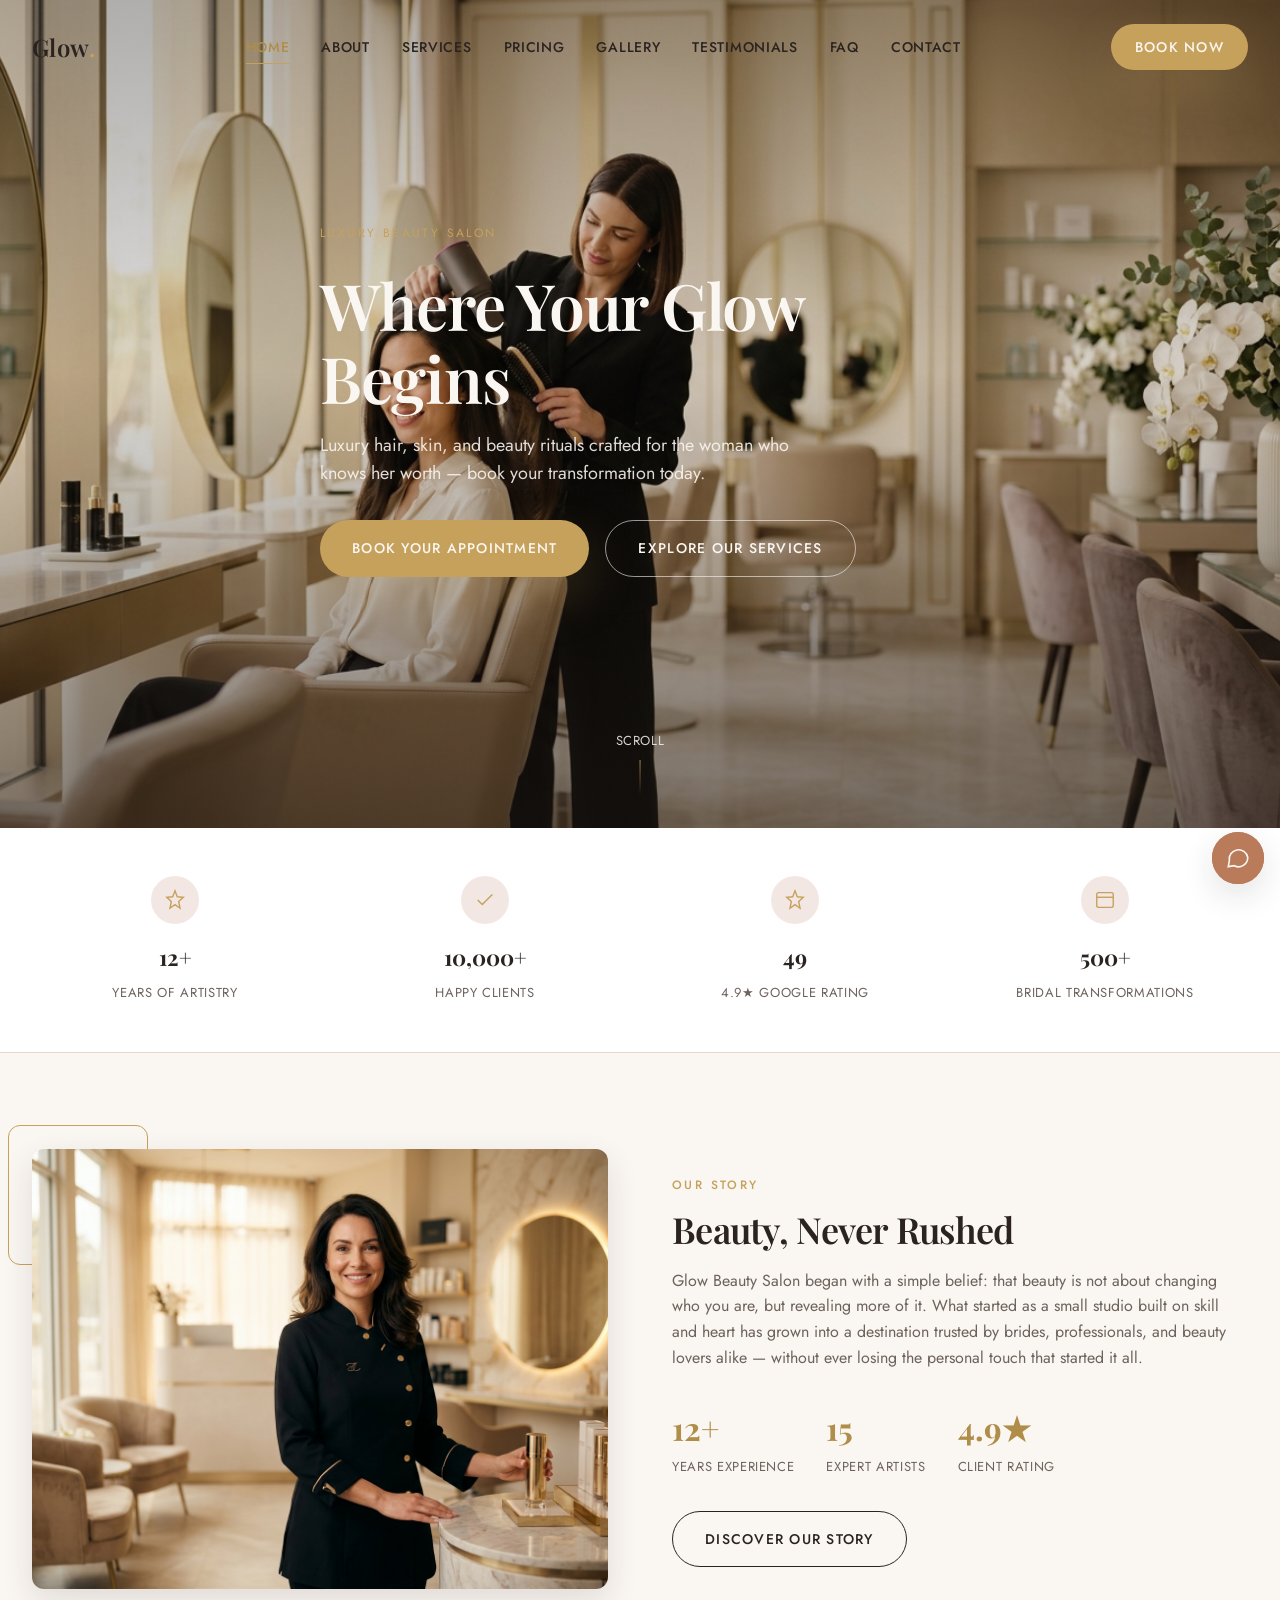
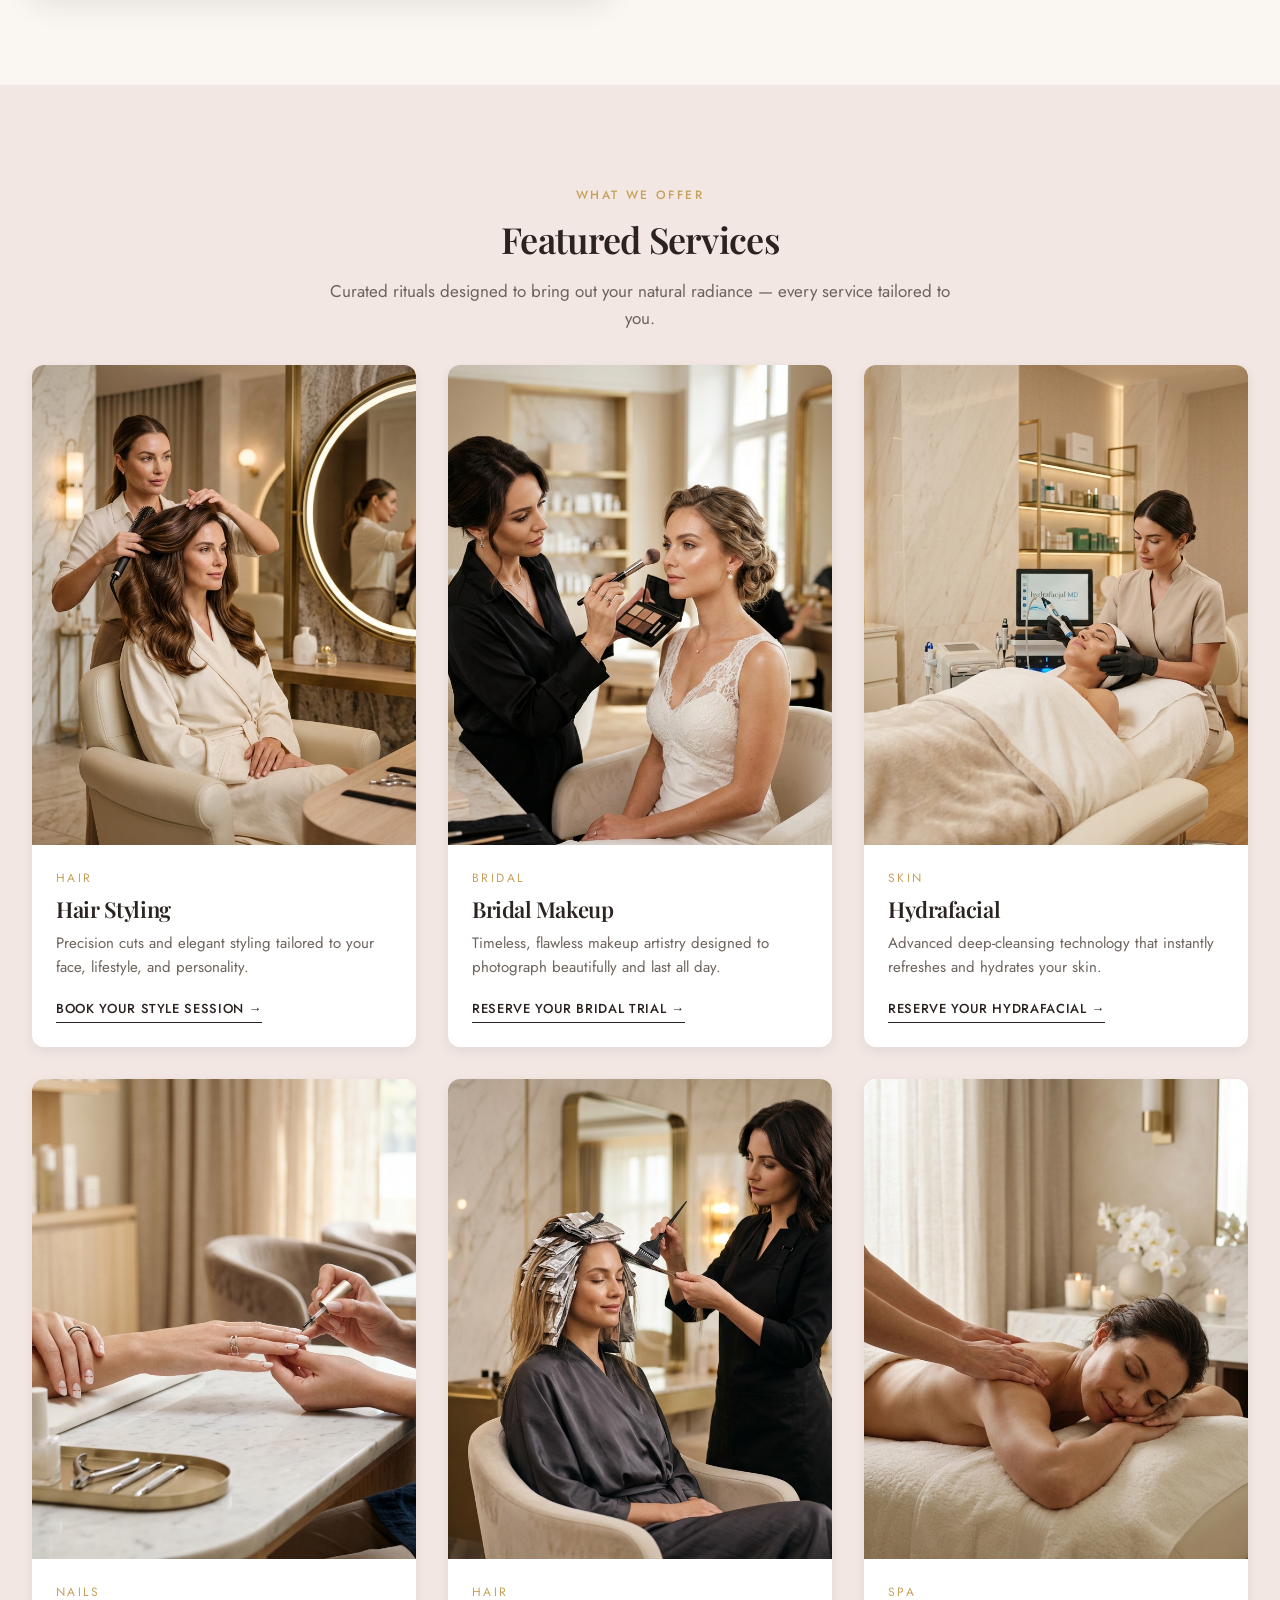
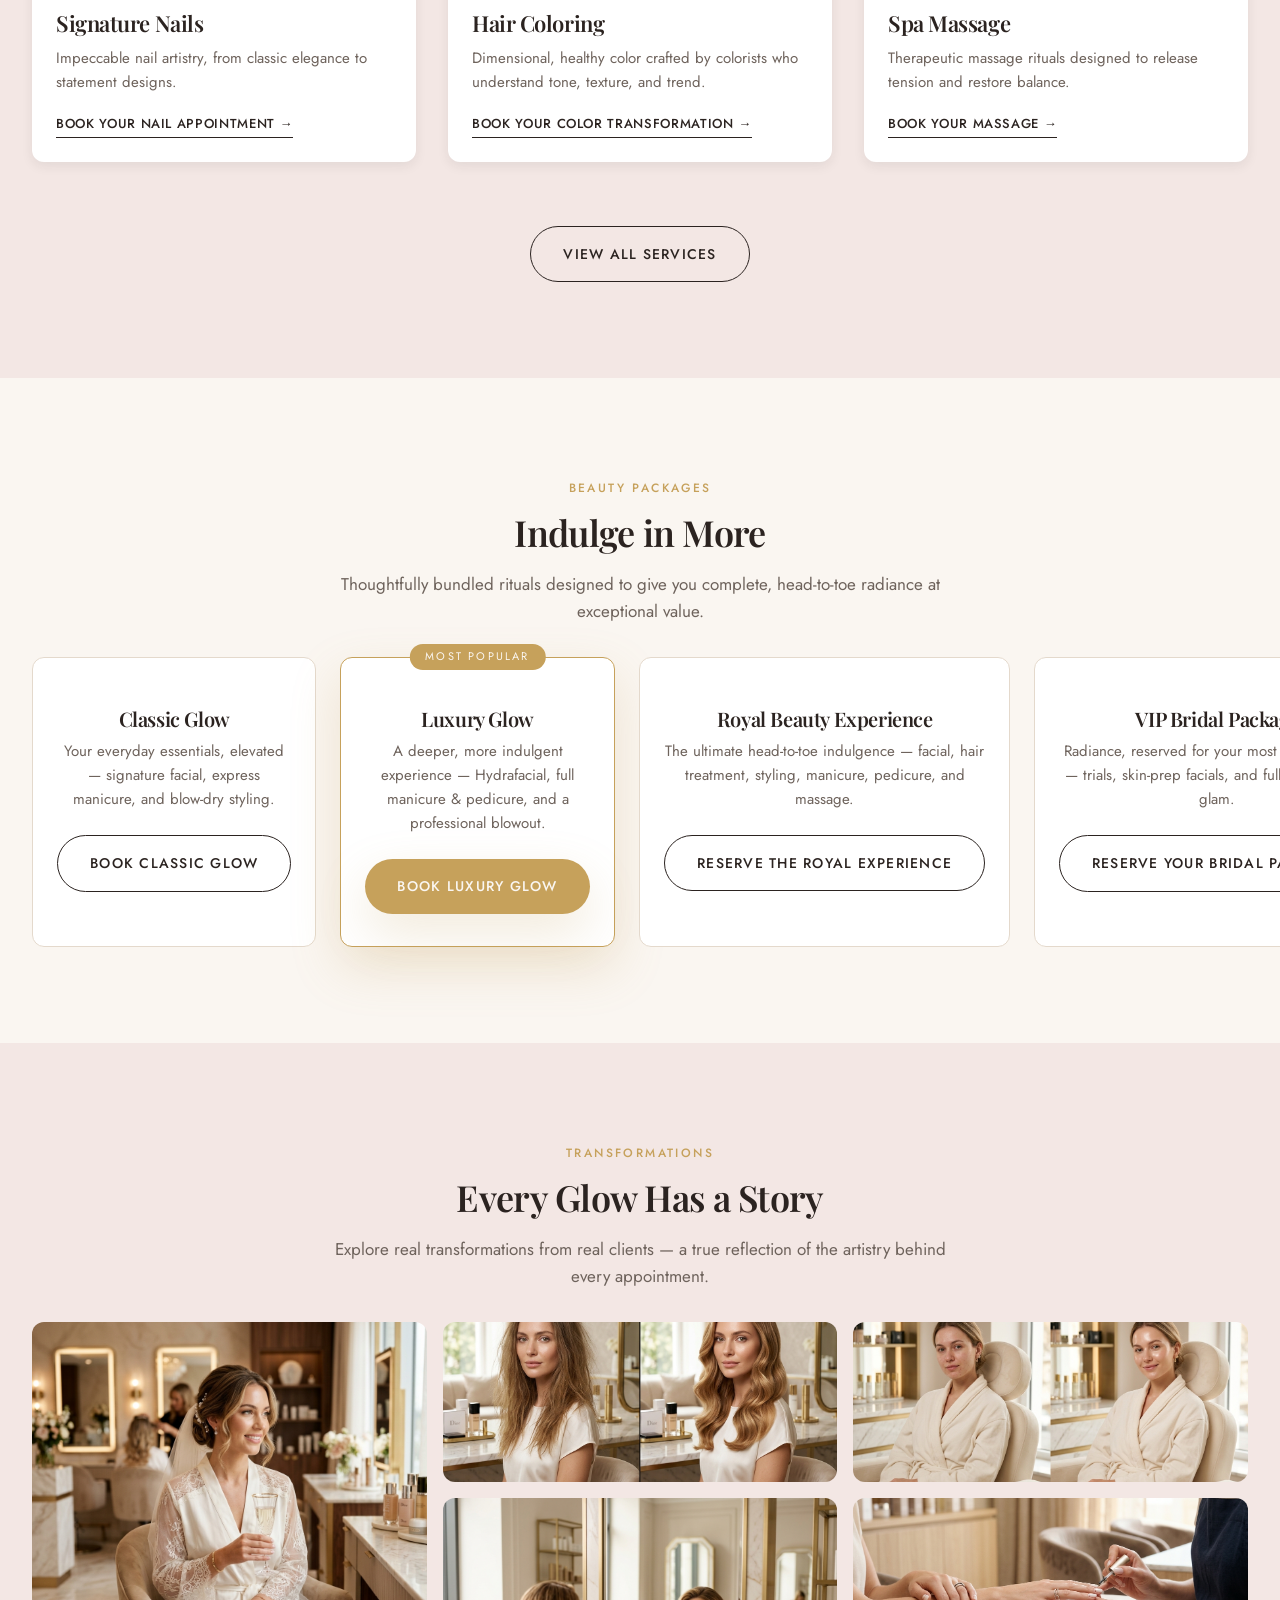
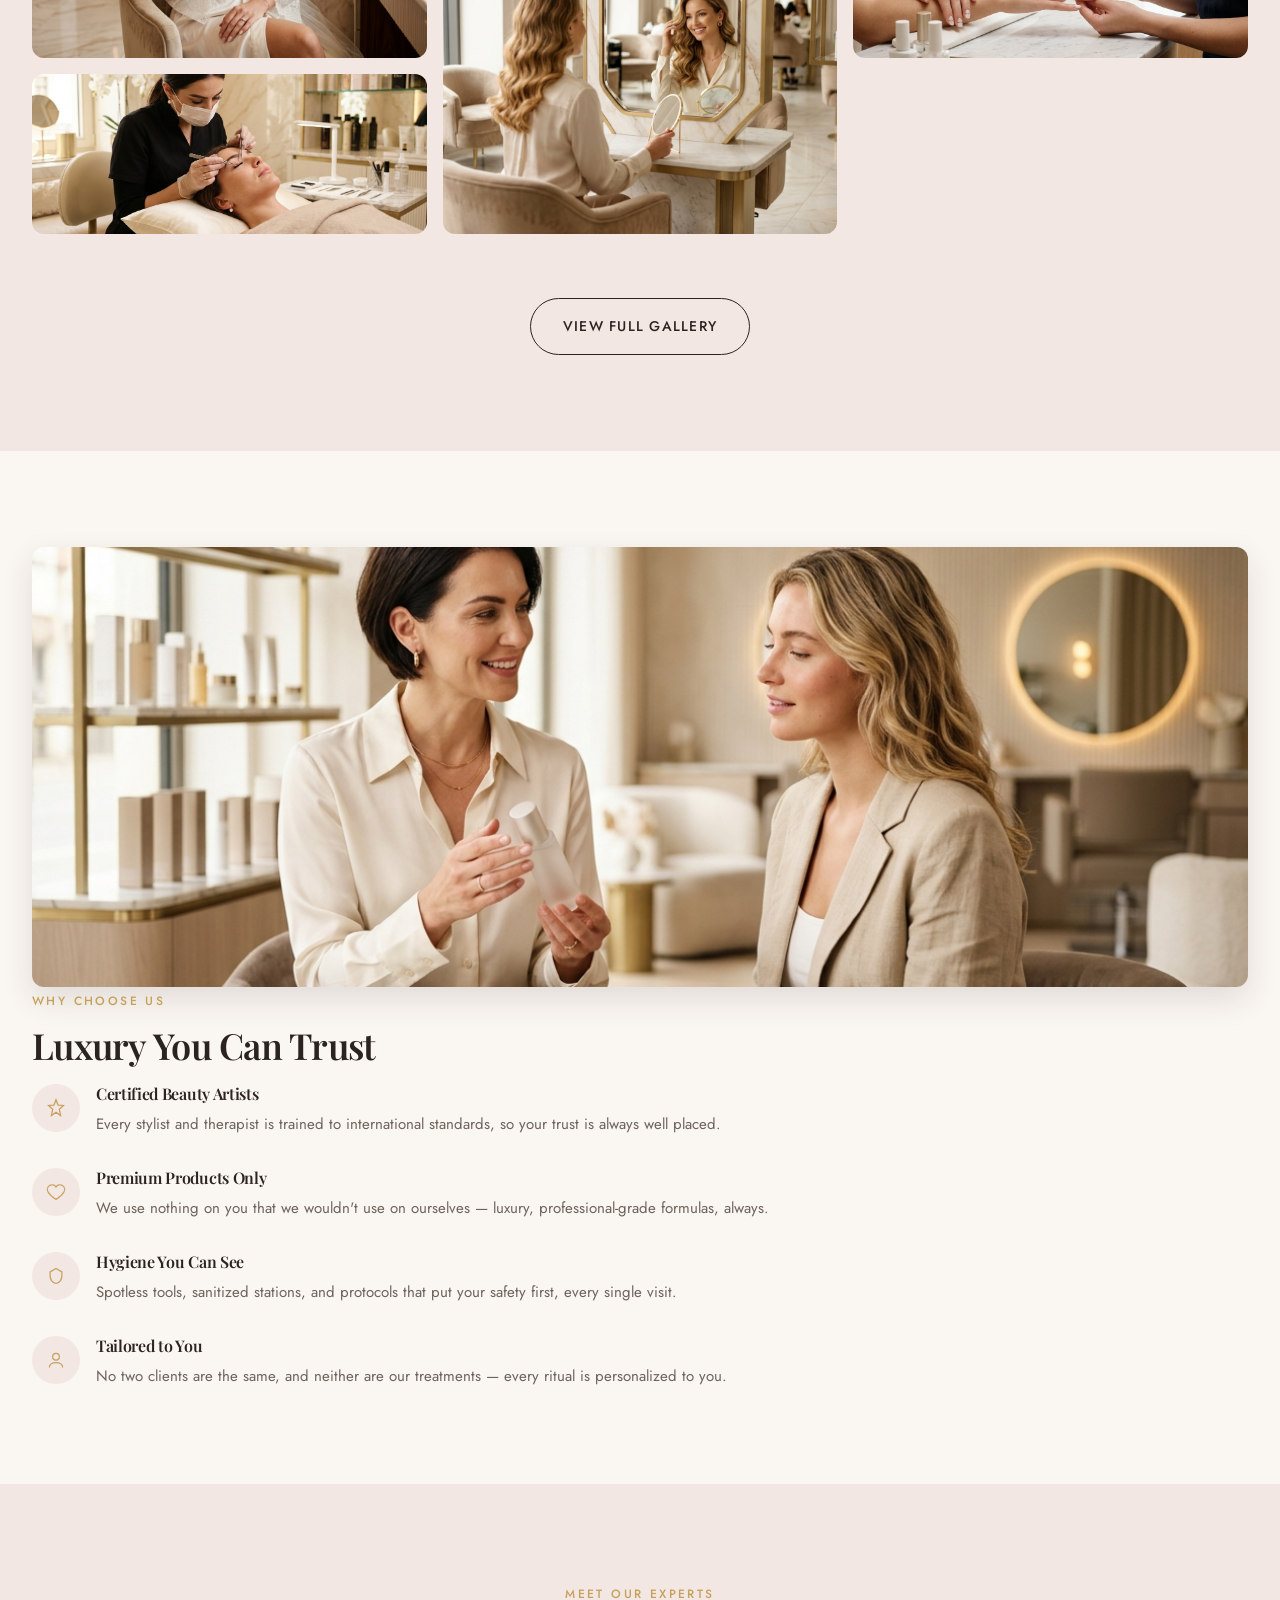
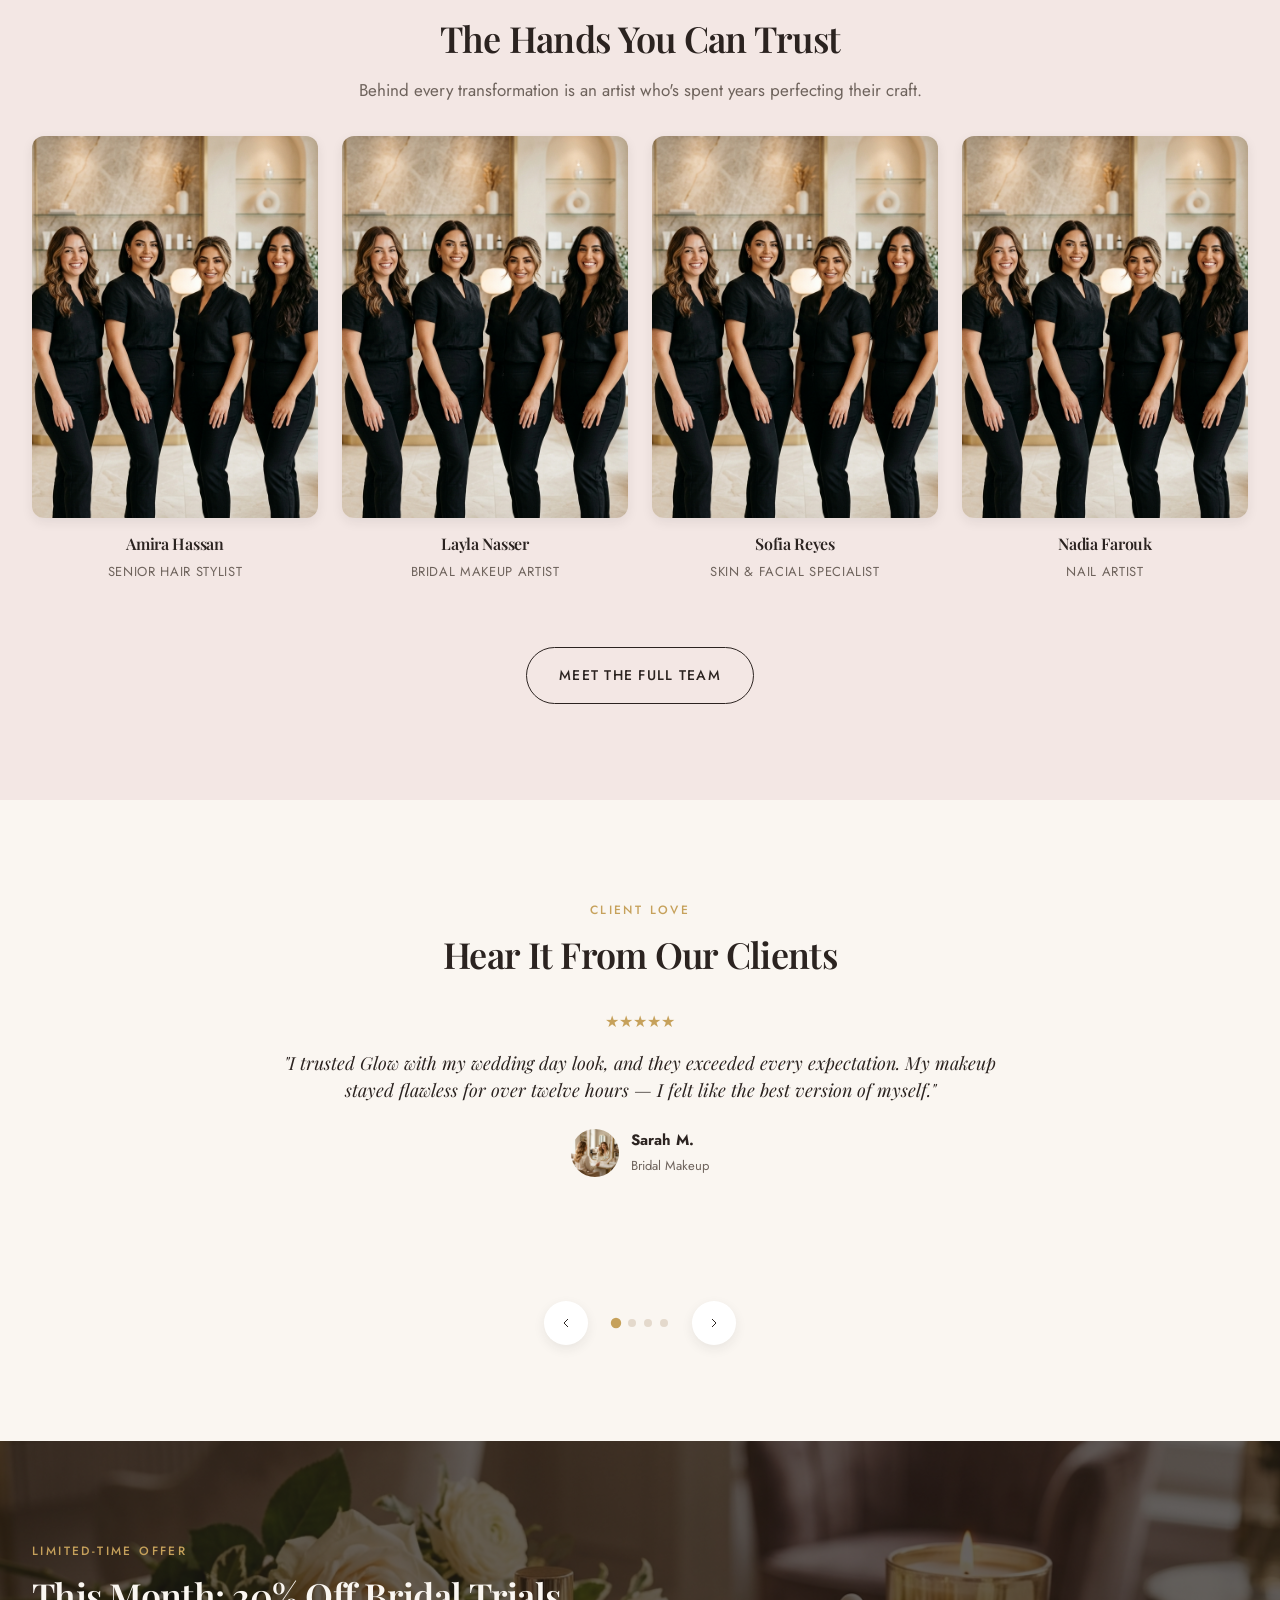
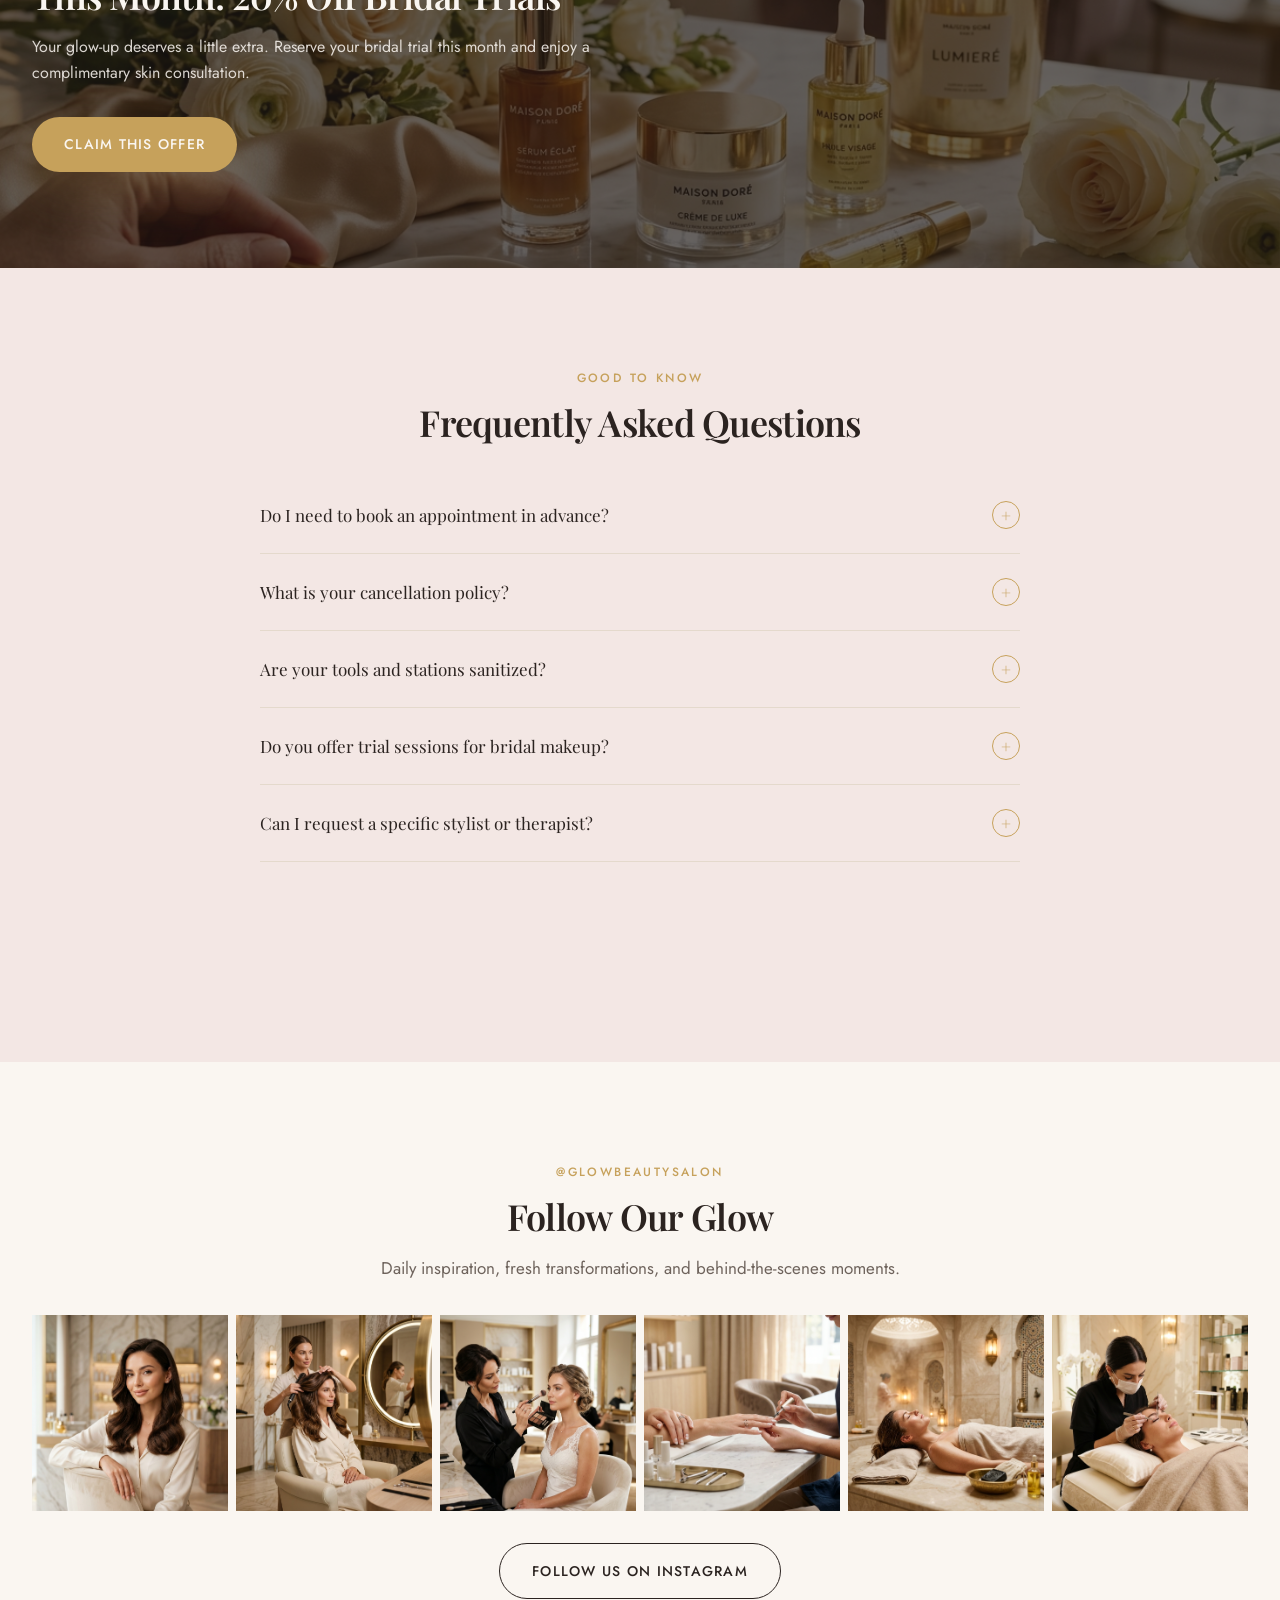
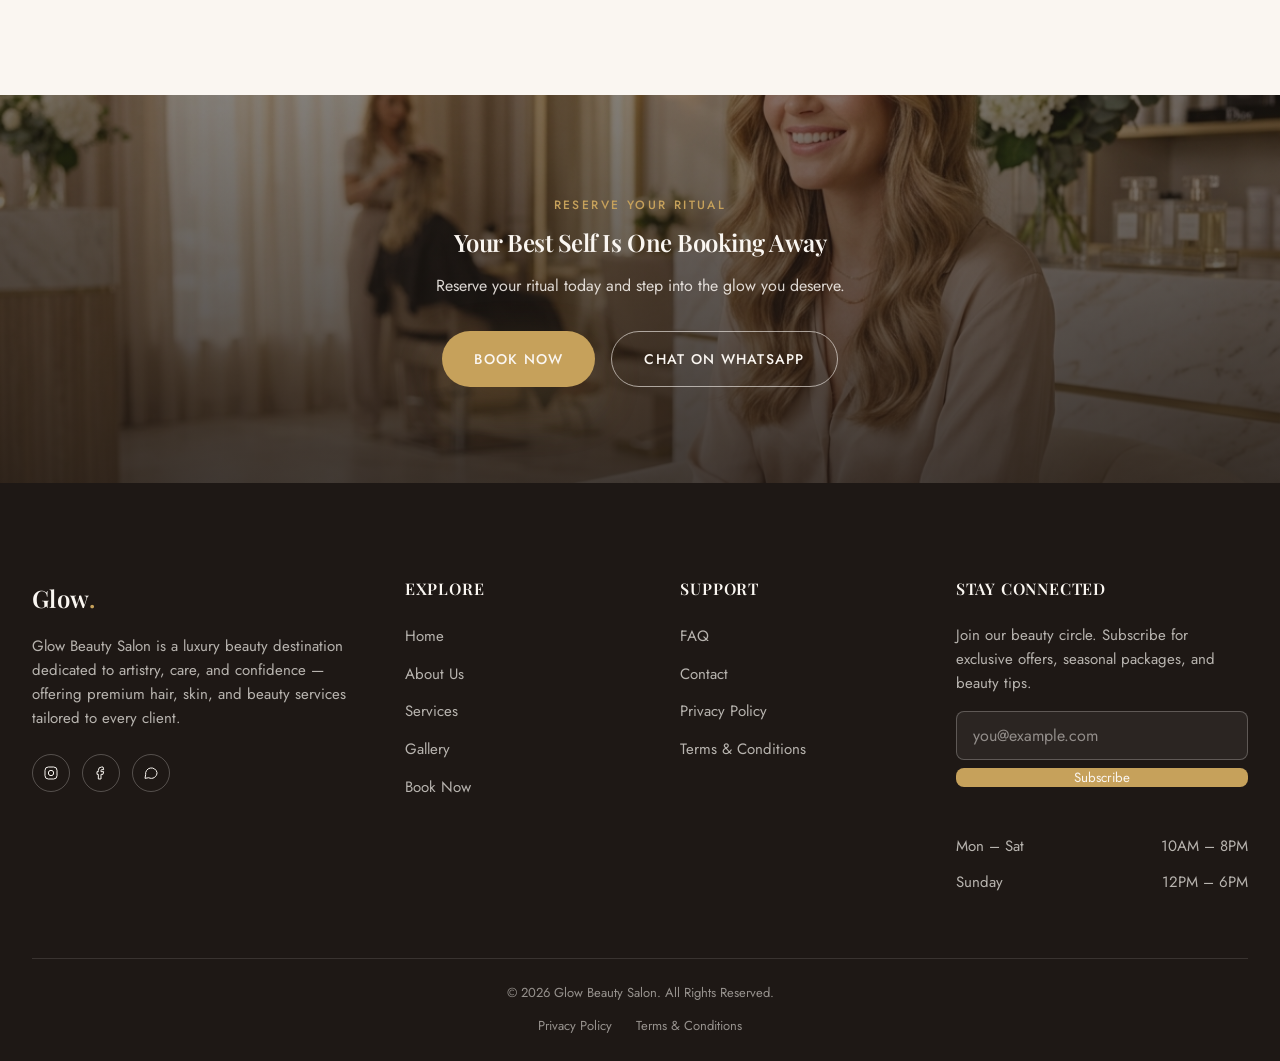
==== commit 4b011aab: "Update index.html" ====
--- a/index.html
+++ b/index.html
@@ -150,7 +150,7 @@
          ========================================================== -->
     <section class="hero" id="home">
       <div class="hero-bg" aria-hidden="true">
-        <img src="assets/images/hero-banner.webp" alt="" loading="eager">
+        <img src="assets/images/hero-banner.jpeg" alt="" loading="eager">
       </div>
       <div class="hero-overlay" aria-hidden="true"></div>
 
@@ -214,7 +214,7 @@
     <section class="about-preview" id="about" aria-labelledby="about-preview-title">
       <div class="container">
         <div class="about-preview-media" data-reveal>
-          <img src="assets/images/founder-portrait.webp" alt="Founder of Glow Beauty Salon standing in the softly lit salon interior" loading="lazy" width="560" height="520">
+          <img src="assets/images/founder-portrait.jpeg" alt="Founder of Glow Beauty Salon standing in the softly lit salon interior" loading="lazy" width="560" height="520">
         </div>
         <div class="about-preview-content" data-reveal data-reveal-delay="2">
           <span class="eyebrow">Our Story</span>
@@ -253,7 +253,7 @@
         <div class="services-grid">
           <article class="service-card" data-reveal data-reveal-delay="1">
             <div class="service-card-media">
-              <img src="assets/images/hair-styling.webp" alt="Stylist creating an elegant hair styling look at Glow Beauty Salon" loading="lazy" width="400" height="500">
+              <img src="assets/images/hair-styling.jpeg" alt="Stylist creating an elegant hair styling look at Glow Beauty Salon" loading="lazy" width="400" height="500">
             </div>
             <div class="service-card-body">
               <span class="service-card-label">Hair</span>
@@ -265,7 +265,7 @@
 
           <article class="service-card" data-reveal data-reveal-delay="2">
             <div class="service-card-media">
-              <img src="assets/images/bridal-makeup.webp" alt="Bridal makeup artistry being applied at Glow Beauty Salon" loading="lazy" width="400" height="500">
+              <img src="assets/images/bridal-makeup.jpeg" alt="Bridal makeup artistry being applied at Glow Beauty Salon" loading="lazy" width="400" height="500">
             </div>
             <div class="service-card-body">
               <span class="service-card-label">Bridal</span>
@@ -277,7 +277,7 @@
 
           <article class="service-card" data-reveal data-reveal-delay="3">
             <div class="service-card-media">
-              <img src="assets/images/hydrafacial.webp" alt="Client receiving a Hydrafacial treatment at Glow Beauty Salon" loading="lazy" width="400" height="500">
+              <img src="assets/images/hydrafacial.jpeg" alt="Client receiving a Hydrafacial treatment at Glow Beauty Salon" loading="lazy" width="400" height="500">
             </div>
             <div class="service-card-body">
               <span class="service-card-label">Skin</span>
@@ -289,7 +289,7 @@
 
           <article class="service-card" data-reveal data-reveal-delay="4">
             <div class="service-card-media">
-              <img src="assets/images/luxury-nails.webp" alt="Elegant manicure result at Glow Beauty Salon" loading="lazy" width="400" height="500">
+              <img src="assets/images/luxury-nails.jpeg" alt="Elegant manicure result at Glow Beauty Salon" loading="lazy" width="400" height="500">
             </div>
             <div class="service-card-body">
               <span class="service-card-label">Nails</span>
@@ -301,7 +301,7 @@
 
           <article class="service-card" data-reveal data-reveal-delay="5">
             <div class="service-card-media">
-              <img src="assets/images/hair-coloring.webp" alt="Vibrant hair coloring result at Glow Beauty Salon" loading="lazy" width="400" height="500">
+              <img src="assets/images/hair-coloring.jpeg" alt="Vibrant hair coloring result at Glow Beauty Salon" loading="lazy" width="400" height="500">
             </div>
             <div class="service-card-body">
               <span class="service-card-label">Hair</span>
@@ -313,7 +313,7 @@
 
           <article class="service-card" data-reveal data-reveal-delay="6">
             <div class="service-card-media">
-              <img src="assets/images/spa-massage.webp" alt="Relaxing spa massage treatment at Glow Beauty Salon" loading="lazy" width="400" height="500">
+              <img src="assets/images/spa-massage.jpeg" alt="Relaxing spa massage treatment at Glow Beauty Salon" loading="lazy" width="400" height="500">
             </div>
             <div class="service-card-body">
               <span class="service-card-label">Spa</span>
@@ -383,27 +383,27 @@
 
         <div class="gallery-grid">
           <div class="gallery-item span-tall" data-reveal data-reveal-delay="1">
-            <img src="assets/images/bridal-portrait.webp" alt="Bridal beauty transformation at Glow Beauty Salon" loading="lazy">
+            <img src="assets/images/bridal-portrait.jpeg" alt="Bridal beauty transformation at Glow Beauty Salon" loading="lazy">
             <div class="gallery-item-overlay"><span>Bridal Glam</span></div>
           </div>
           <div class="gallery-item" data-reveal data-reveal-delay="2">
-            <img src="assets/images/before-after-hair.webp" alt="Before and after hair color transformation at Glow Beauty Salon" loading="lazy">
+            <img src="assets/images/before-after-hair.jpeg" alt="Before and after hair color transformation at Glow Beauty Salon" loading="lazy">
             <div class="gallery-item-overlay"><span>Hair Color</span></div>
           </div>
           <div class="gallery-item" data-reveal data-reveal-delay="3">
-            <img src="assets/images/before-after-skin.webp" alt="Before and after skin treatment result at Glow Beauty Salon" loading="lazy">
+            <img src="assets/images/before-after-skin.jpeg" alt="Before and after skin treatment result at Glow Beauty Salon" loading="lazy">
             <div class="gallery-item-overlay"><span>Skin Renewal</span></div>
           </div>
           <div class="gallery-item span-tall" data-reveal data-reveal-delay="4">
-            <img src="assets/images/happy-client.webp" alt="Radiant client after a full beauty treatment at Glow Beauty Salon" loading="lazy">
+            <img src="assets/images/happy-client.jpeg" alt="Radiant client after a full beauty treatment at Glow Beauty Salon" loading="lazy">
             <div class="gallery-item-overlay"><span>Full Glow-Up</span></div>
           </div>
           <div class="gallery-item" data-reveal data-reveal-delay="5">
-            <img src="assets/images/luxury-nails.webp" alt="Nail art transformation at Glow Beauty Salon" loading="lazy">
+            <img src="assets/images/luxury-nails.jpeg" alt="Nail art transformation at Glow Beauty Salon" loading="lazy">
             <div class="gallery-item-overlay"><span>Nail Artistry</span></div>
           </div>
           <div class="gallery-item" data-reveal data-reveal-delay="6">
-            <img src="assets/images/eyelash-extensions.webp" alt="Eyelash extension result at Glow Beauty Salon" loading="lazy">
+            <img src="assets/images/eyelash-extensions.jpeg" alt="Eyelash extension result at Glow Beauty Salon" loading="lazy">
             <div class="gallery-item-overlay"><span>Lash Artistry</span></div>
           </div>
         </div>
@@ -420,7 +420,7 @@
     <section aria-labelledby="why-us-title">
       <div class="container">
         <div class="why-us-media" data-reveal>
-          <img src="assets/images/beauty-consultation.webp" alt="Therapist consulting with a client at Glow Beauty Salon" loading="lazy" width="560" height="560">
+          <img src="assets/images/beauty-consultation.jpeg" alt="Therapist consulting with a client at Glow Beauty Salon" loading="lazy" width="560" height="560">
         </div>
         <div data-reveal data-reveal-delay="2">
           <span class="eyebrow">Why Choose Us</span>
@@ -481,28 +481,28 @@
         <div class="team-grid">
           <div class="team-card" data-reveal data-reveal-delay="1">
             <div class="team-card-media">
-              <img src="assets/images/beauty-team.webp" alt="Amira Hassan, Senior Hair Stylist at Glow Beauty Salon" loading="lazy" width="300" height="400">
+              <img src="assets/images/beauty-team.jpeg" alt="Amira Hassan, Senior Hair Stylist at Glow Beauty Salon" loading="lazy" width="300" height="400">
             </div>
             <h4>Amira Hassan</h4>
             <span>Senior Hair Stylist</span>
           </div>
           <div class="team-card" data-reveal data-reveal-delay="2">
             <div class="team-card-media">
-              <img src="assets/images/beauty-team.webp" alt="Layla Nasser, Bridal Makeup Artist at Glow Beauty Salon" loading="lazy" width="300" height="400">
+              <img src="assets/images/beauty-team.jpeg" alt="Layla Nasser, Bridal Makeup Artist at Glow Beauty Salon" loading="lazy" width="300" height="400">
             </div>
             <h4>Layla Nasser</h4>
             <span>Bridal Makeup Artist</span>
           </div>
           <div class="team-card" data-reveal data-reveal-delay="3">
             <div class="team-card-media">
-              <img src="assets/images/beauty-team.webp" alt="Sofia Reyes, Skin &amp; Facial Specialist at Glow Beauty Salon" loading="lazy" width="300" height="400">
+              <img src="assets/images/beauty-team.jpeg" alt="Sofia Reyes, Skin &amp; Facial Specialist at Glow Beauty Salon" loading="lazy" width="300" height="400">
             </div>
             <h4>Sofia Reyes</h4>
             <span>Skin &amp; Facial Specialist</span>
           </div>
           <div class="team-card" data-reveal data-reveal-delay="4">
             <div class="team-card-media">
-              <img src="assets/images/beauty-team.webp" alt="Nadia Farouk, Nail Artist at Glow Beauty Salon" loading="lazy" width="300" height="400">
+              <img src="assets/images/beauty-team.jpeg" alt="Nadia Farouk, Nail Artist at Glow Beauty Salon" loading="lazy" width="300" height="400">
             </div>
             <h4>Nadia Farouk</h4>
             <span>Nail Artist</span>
@@ -532,7 +532,7 @@
               <div class="testimonial-stars" aria-hidden="true">★★★★★</div>
               <p class="quote">"I trusted Glow with my wedding day look, and they exceeded every expectation. My makeup stayed flawless for over twelve hours — I felt like the best version of myself."</p>
               <div class="testimonial-author">
-                <img src="assets/images/happy-client.webp" alt="" loading="lazy">
+                <img src="assets/images/happy-client.jpeg" alt="" loading="lazy">
                 <div class="testimonial-author-info">
                   <strong>Sarah M.</strong>
                   <span>Bridal Makeup</span>
@@ -544,7 +544,7 @@
               <div class="testimonial-stars" aria-hidden="true">★★★★★</div>
               <p class="quote">"My skin has never looked this radiant. The staff took the time to understand my skin type before recommending anything — that level of care is rare."</p>
               <div class="testimonial-author">
-                <img src="assets/images/happy-client.webp" alt="" loading="lazy">
+                <img src="assets/images/happy-client.jpeg" alt="" loading="lazy">
                 <div class="testimonial-author-info">
                   <strong>Aisha K.</strong>
                   <span>Hydrafacial</span>
@@ -556,7 +556,7 @@
               <div class="testimonial-stars" aria-hidden="true">★★★★★</div>
               <p class="quote">"I've had my color done at several salons, but nothing compares to the precision here. Healthy, vibrant, and exactly the tone I wanted."</p>
               <div class="testimonial-author">
-                <img src="assets/images/happy-client.webp" alt="" loading="lazy">
+                <img src="assets/images/happy-client.jpeg" alt="" loading="lazy">
                 <div class="testimonial-author-info">
                   <strong>Emily R.</strong>
                   <span>Hair Coloring</span>
@@ -568,7 +568,7 @@
               <div class="testimonial-stars" aria-hidden="true">★★★★★</div>
               <p class="quote">"An experience unlike anything I've tried before. My skin felt incredibly soft for days afterward. Pure indulgence."</p>
               <div class="testimonial-author">
-                <img src="assets/images/happy-client.webp" alt="" loading="lazy">
+                <img src="assets/images/happy-client.jpeg" alt="" loading="lazy">
                 <div class="testimonial-author-info">
                   <strong>Layla H.</strong>
                   <span>Moroccan Bath</span>
@@ -601,7 +601,7 @@
          ========================================================== -->
     <section class="special-offer" aria-labelledby="offer-title">
       <div class="special-offer-bg" aria-hidden="true">
-        <img src="assets/images/special-offer.webp" alt="" loading="lazy">
+        <img src="assets/images/special-offer.jpeg" alt="" loading="lazy">
       </div>
       <div class="special-offer-overlay" aria-hidden="true"></div>
 
@@ -696,37 +696,37 @@
 
         <div class="instagram-grid" data-reveal>
           <a href="#" class="instagram-item" aria-label="View post on Instagram">
-            <img src="assets/images/instagram-beauty.webp" alt="Beauty inspiration post from Glow Beauty Salon Instagram" loading="lazy">
+            <img src="assets/images/instagram-beauty.jpeg" alt="Beauty inspiration post from Glow Beauty Salon Instagram" loading="lazy">
             <div class="instagram-item-overlay" aria-hidden="true">
               <svg width="20" height="20" viewBox="0 0 24 24" fill="none" stroke="currentColor" stroke-width="1.5"><rect x="3" y="3" width="18" height="18" rx="5"/><circle cx="12" cy="12" r="4"/></svg>
             </div>
           </a>
           <a href="#" class="instagram-item" aria-label="View post on Instagram">
-            <img src="assets/images/hair-styling.webp" alt="Hair styling post from Glow Beauty Salon Instagram" loading="lazy">
+            <img src="assets/images/hair-styling.jpeg" alt="Hair styling post from Glow Beauty Salon Instagram" loading="lazy">
             <div class="instagram-item-overlay" aria-hidden="true">
               <svg width="20" height="20" viewBox="0 0 24 24" fill="none" stroke="currentColor" stroke-width="1.5"><rect x="3" y="3" width="18" height="18" rx="5"/><circle cx="12" cy="12" r="4"/></svg>
             </div>
           </a>
           <a href="#" class="instagram-item" aria-label="View post on Instagram">
-            <img src="assets/images/bridal-makeup.webp" alt="Bridal makeup post from Glow Beauty Salon Instagram" loading="lazy">
+            <img src="assets/images/bridal-makeup.jpeg" alt="Bridal makeup post from Glow Beauty Salon Instagram" loading="lazy">
             <div class="instagram-item-overlay" aria-hidden="true">
               <svg width="20" height="20" viewBox="0 0 24 24" fill="none" stroke="currentColor" stroke-width="1.5"><rect x="3" y="3" width="18" height="18" rx="5"/><circle cx="12" cy="12" r="4"/></svg>
             </div>
           </a>
           <a href="#" class="instagram-item" aria-label="View post on Instagram">
-            <img src="assets/images/luxury-nails.webp" alt="Nail art post from Glow Beauty Salon Instagram" loading="lazy">
+            <img src="assets/images/luxury-nails.jpeg" alt="Nail art post from Glow Beauty Salon Instagram" loading="lazy">
             <div class="instagram-item-overlay" aria-hidden="true">
               <svg width="20" height="20" viewBox="0 0 24 24" fill="none" stroke="currentColor" stroke-width="1.5"><rect x="3" y="3" width="18" height="18" rx="5"/><circle cx="12" cy="12" r="4"/></svg>
             </div>
           </a>
           <a href="#" class="instagram-item" aria-label="View post on Instagram">
-            <img src="assets/images/moroccan-bath.webp" alt="Moroccan bath post from Glow Beauty Salon Instagram" loading="lazy">
+            <img src="assets/images/moroccan-bath.jpeg" alt="Moroccan bath post from Glow Beauty Salon Instagram" loading="lazy">
             <div class="instagram-item-overlay" aria-hidden="true">
               <svg width="20" height="20" viewBox="0 0 24 24" fill="none" stroke="currentColor" stroke-width="1.5"><rect x="3" y="3" width="18" height="18" rx="5"/><circle cx="12" cy="12" r="4"/></svg>
             </div>
           </a>
           <a href="#" class="instagram-item" aria-label="View post on Instagram">
-            <img src="assets/images/eyelash-extensions.webp" alt="Lash extension post from Glow Beauty Salon Instagram" loading="lazy">
+            <img src="assets/images/eyelash-extensions.jpeg" alt="Lash extension post from Glow Beauty Salon Instagram" loading="lazy">
             <div class="instagram-item-overlay" aria-hidden="true">
               <svg width="20" height="20" viewBox="0 0 24 24" fill="none" stroke="currentColor" stroke-width="1.5"><rect x="3" y="3" width="18" height="18" rx="5"/><circle cx="12" cy="12" r="4"/></svg>
             </div>
@@ -744,7 +744,7 @@
          ========================================================== -->
     <section class="final-cta" aria-labelledby="final-cta-title">
       <div class="final-cta-bg" aria-hidden="true">
-        <img src="assets/images/booking-cta-banner.webp" alt="" loading="lazy">
+        <img src="assets/images/booking-cta-banner.jpeg" alt="" loading="lazy">
       </div>
       <div class="final-cta-overlay" aria-hidden="true"></div>
 
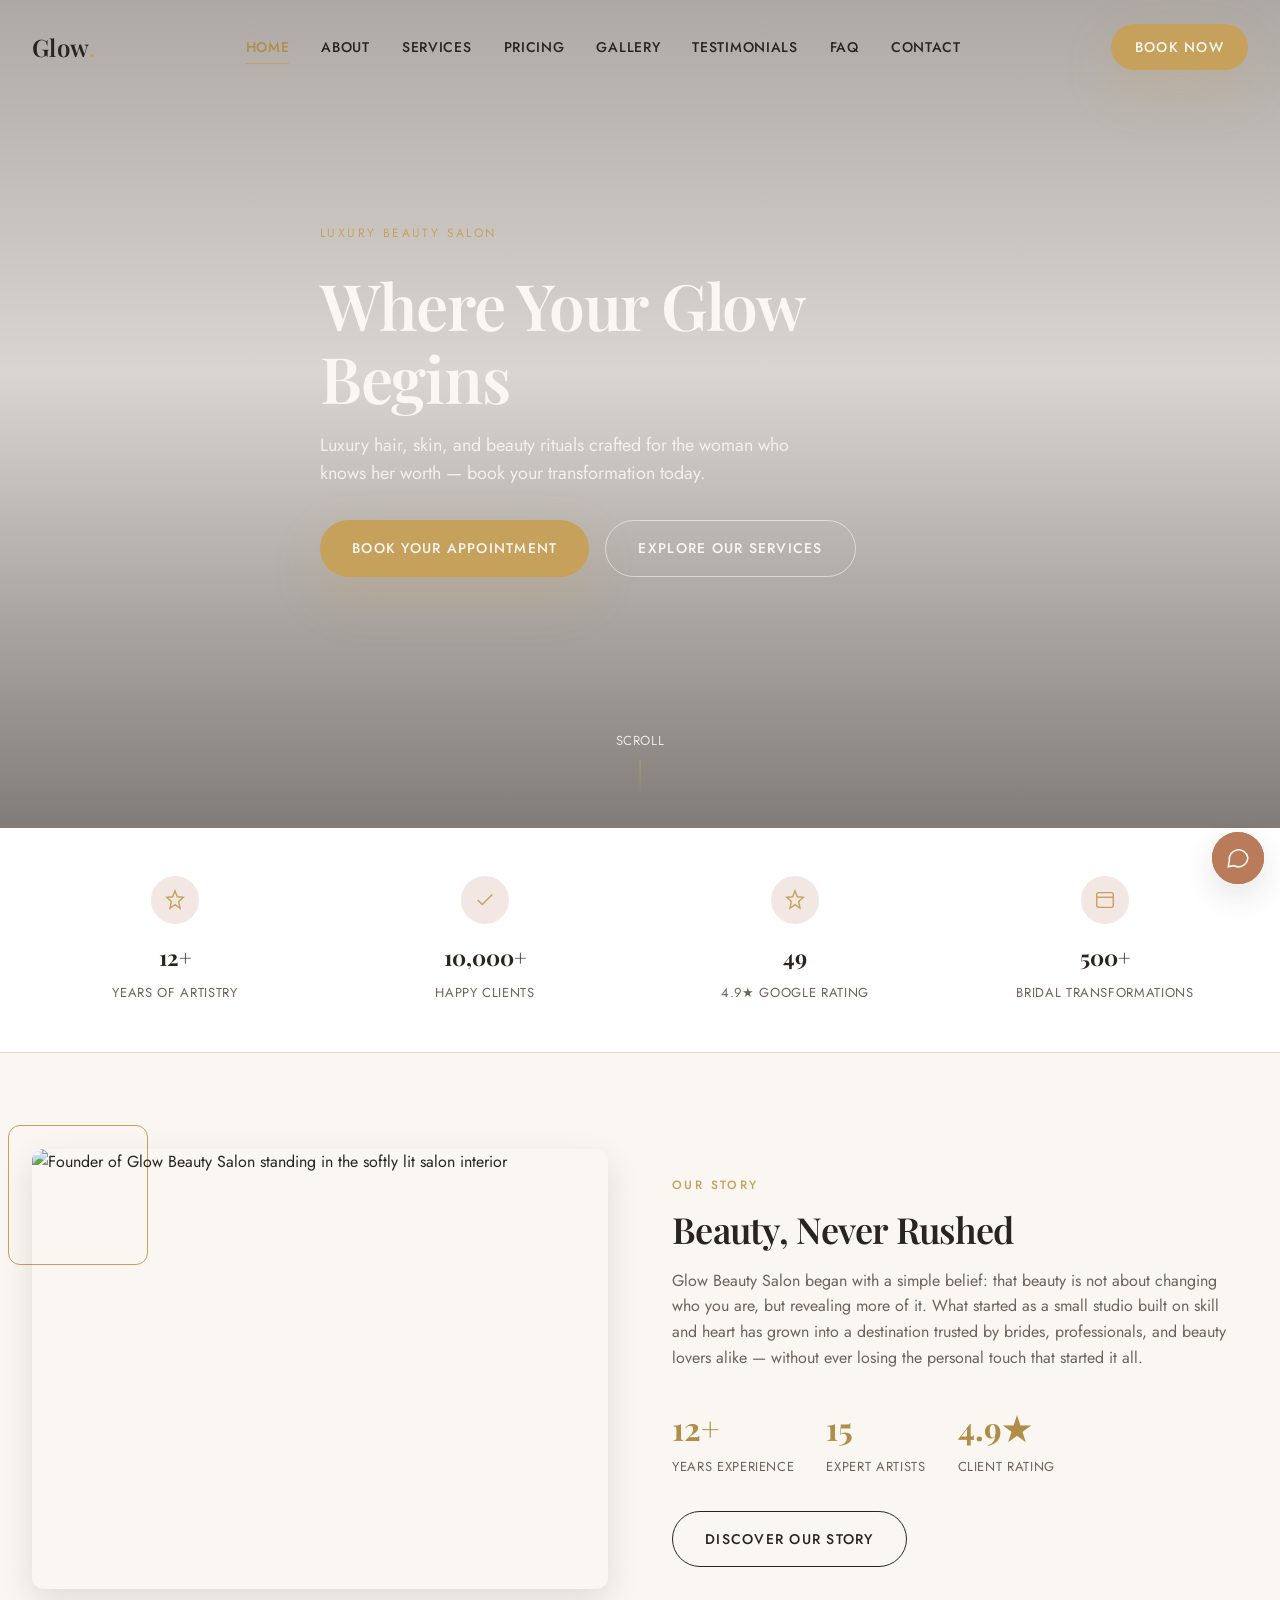
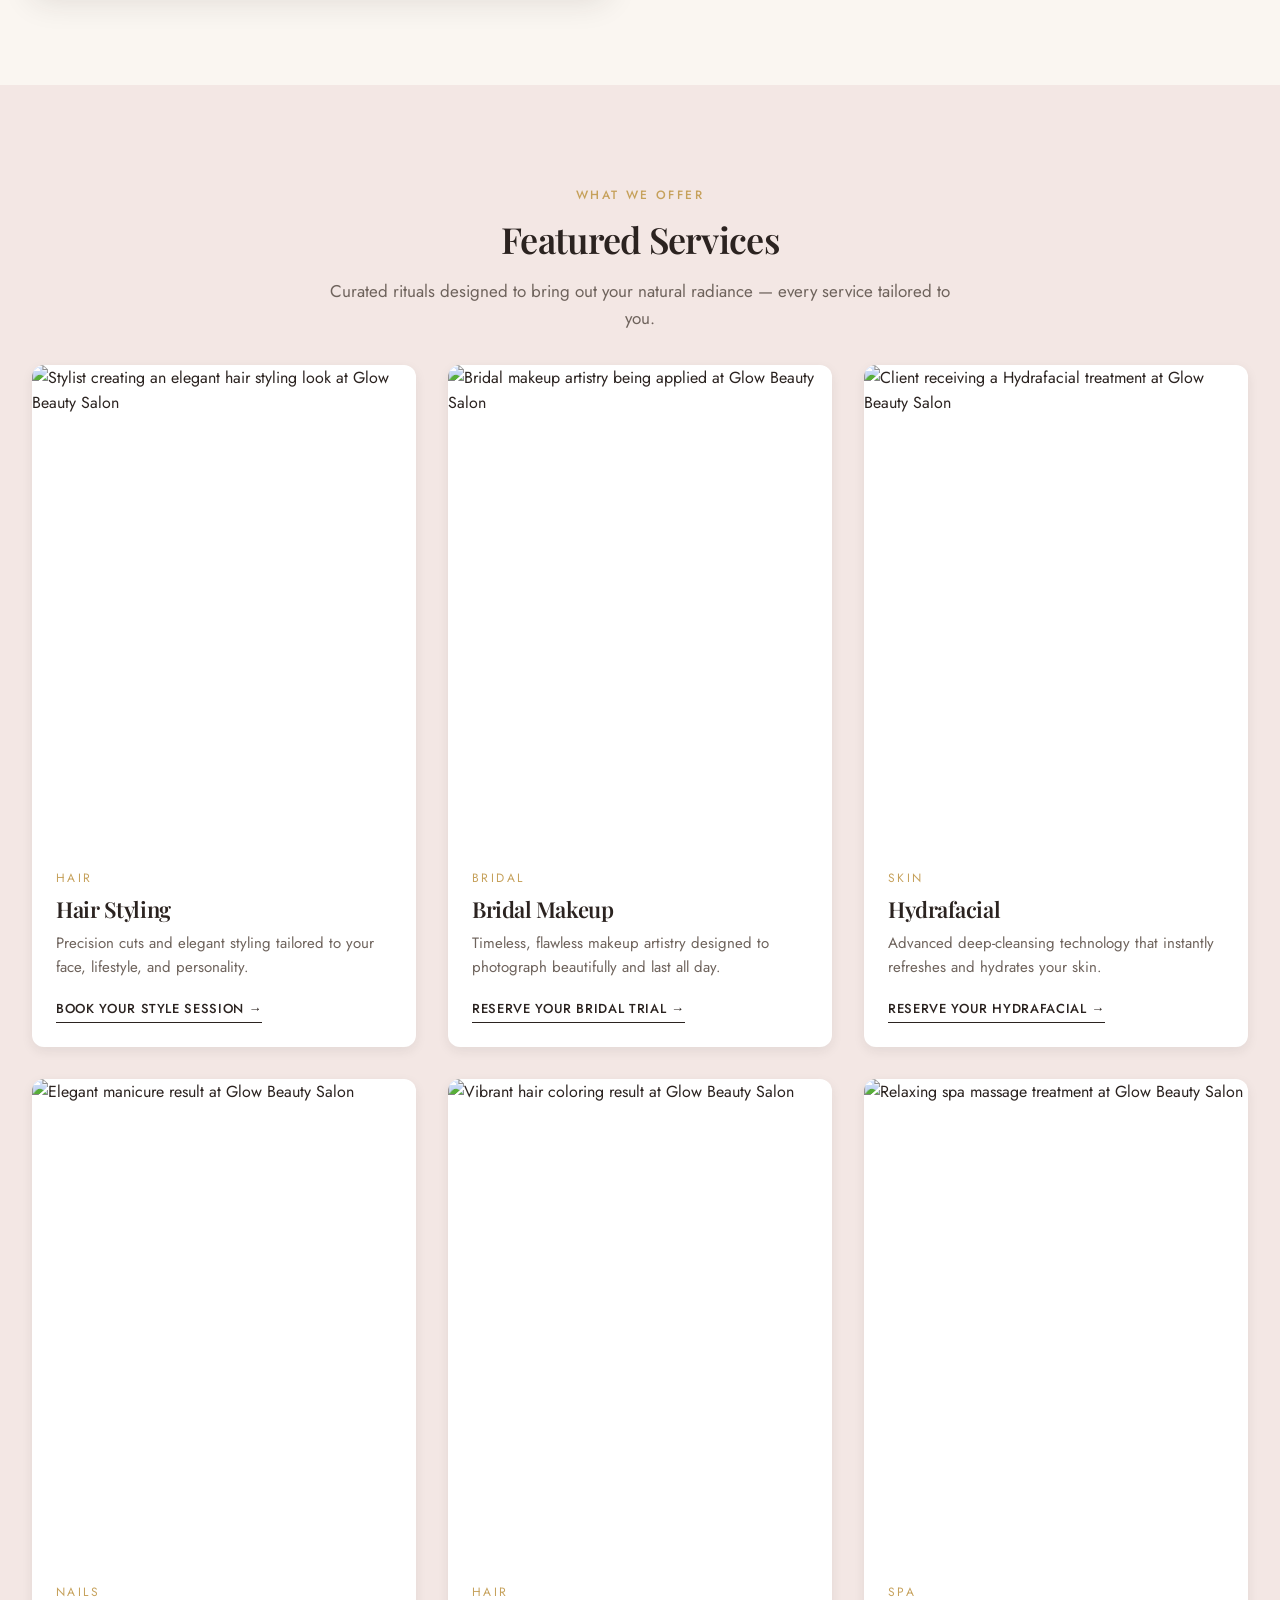
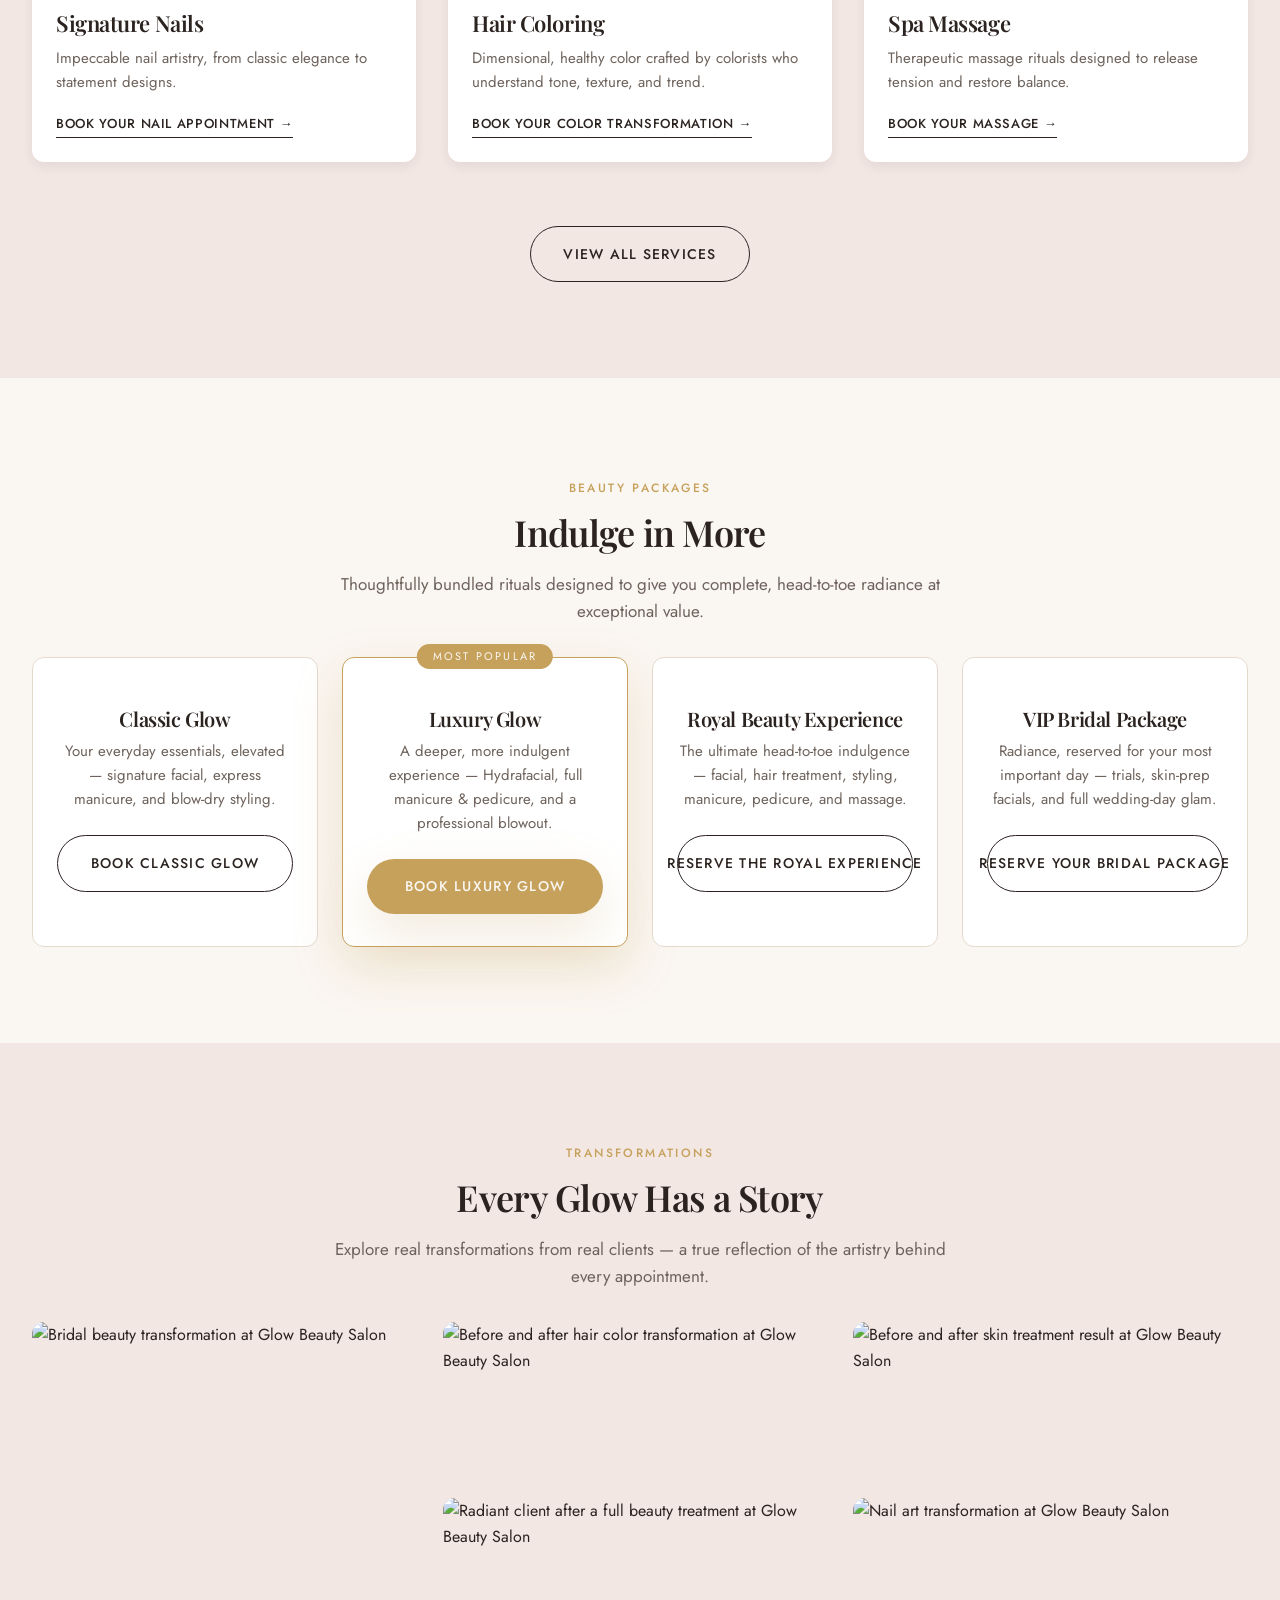
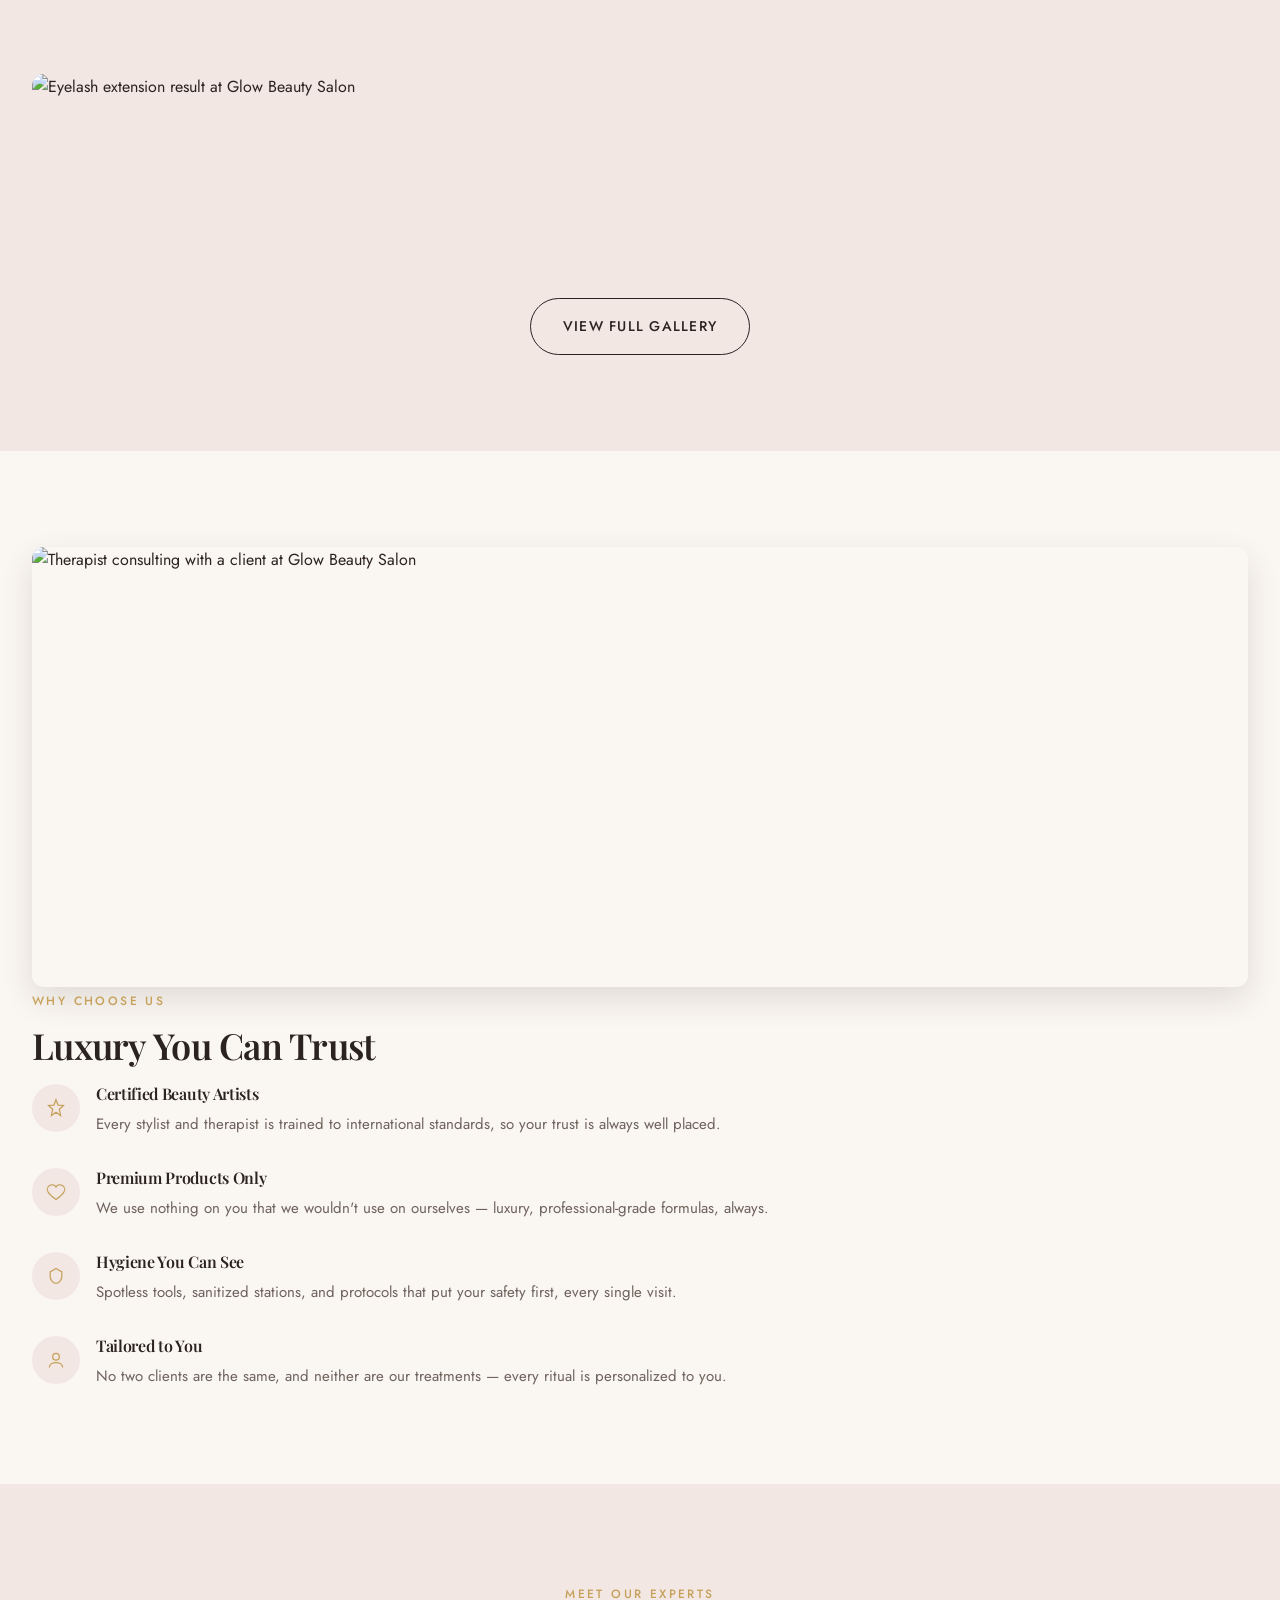
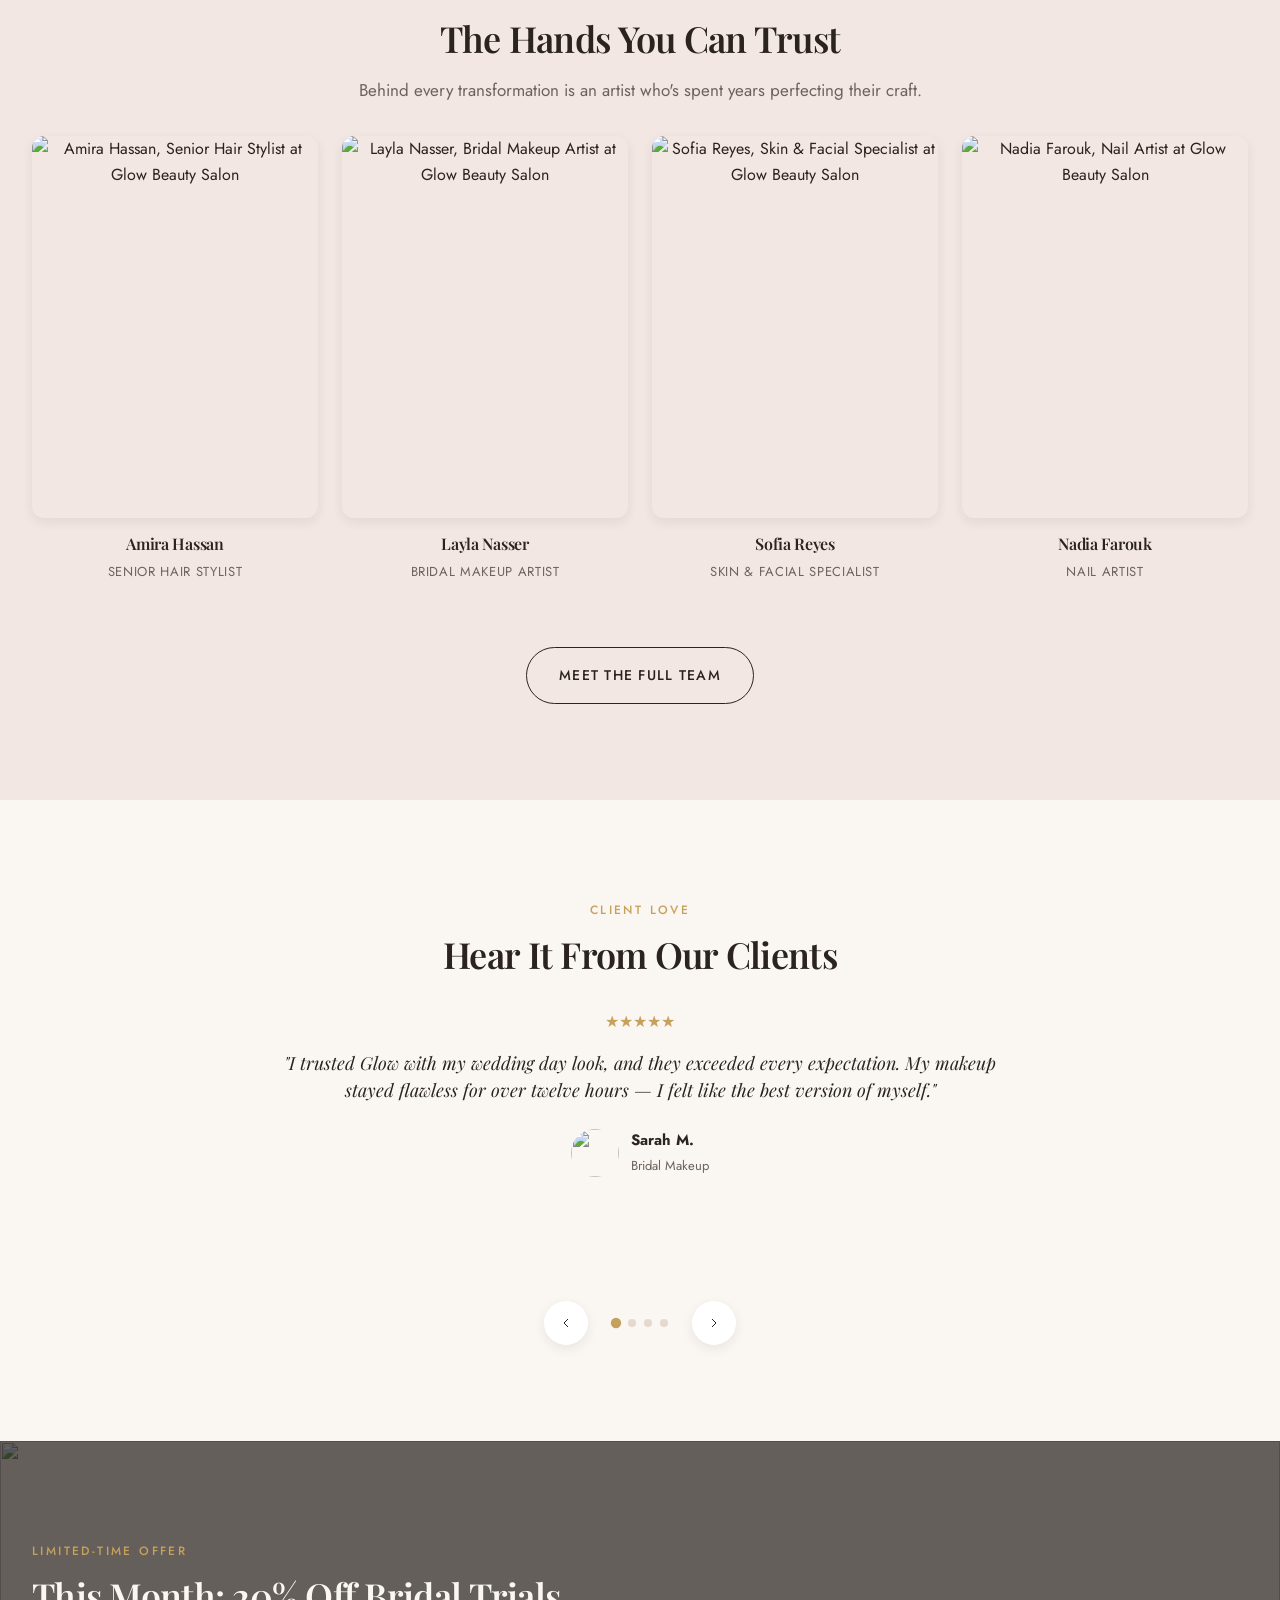
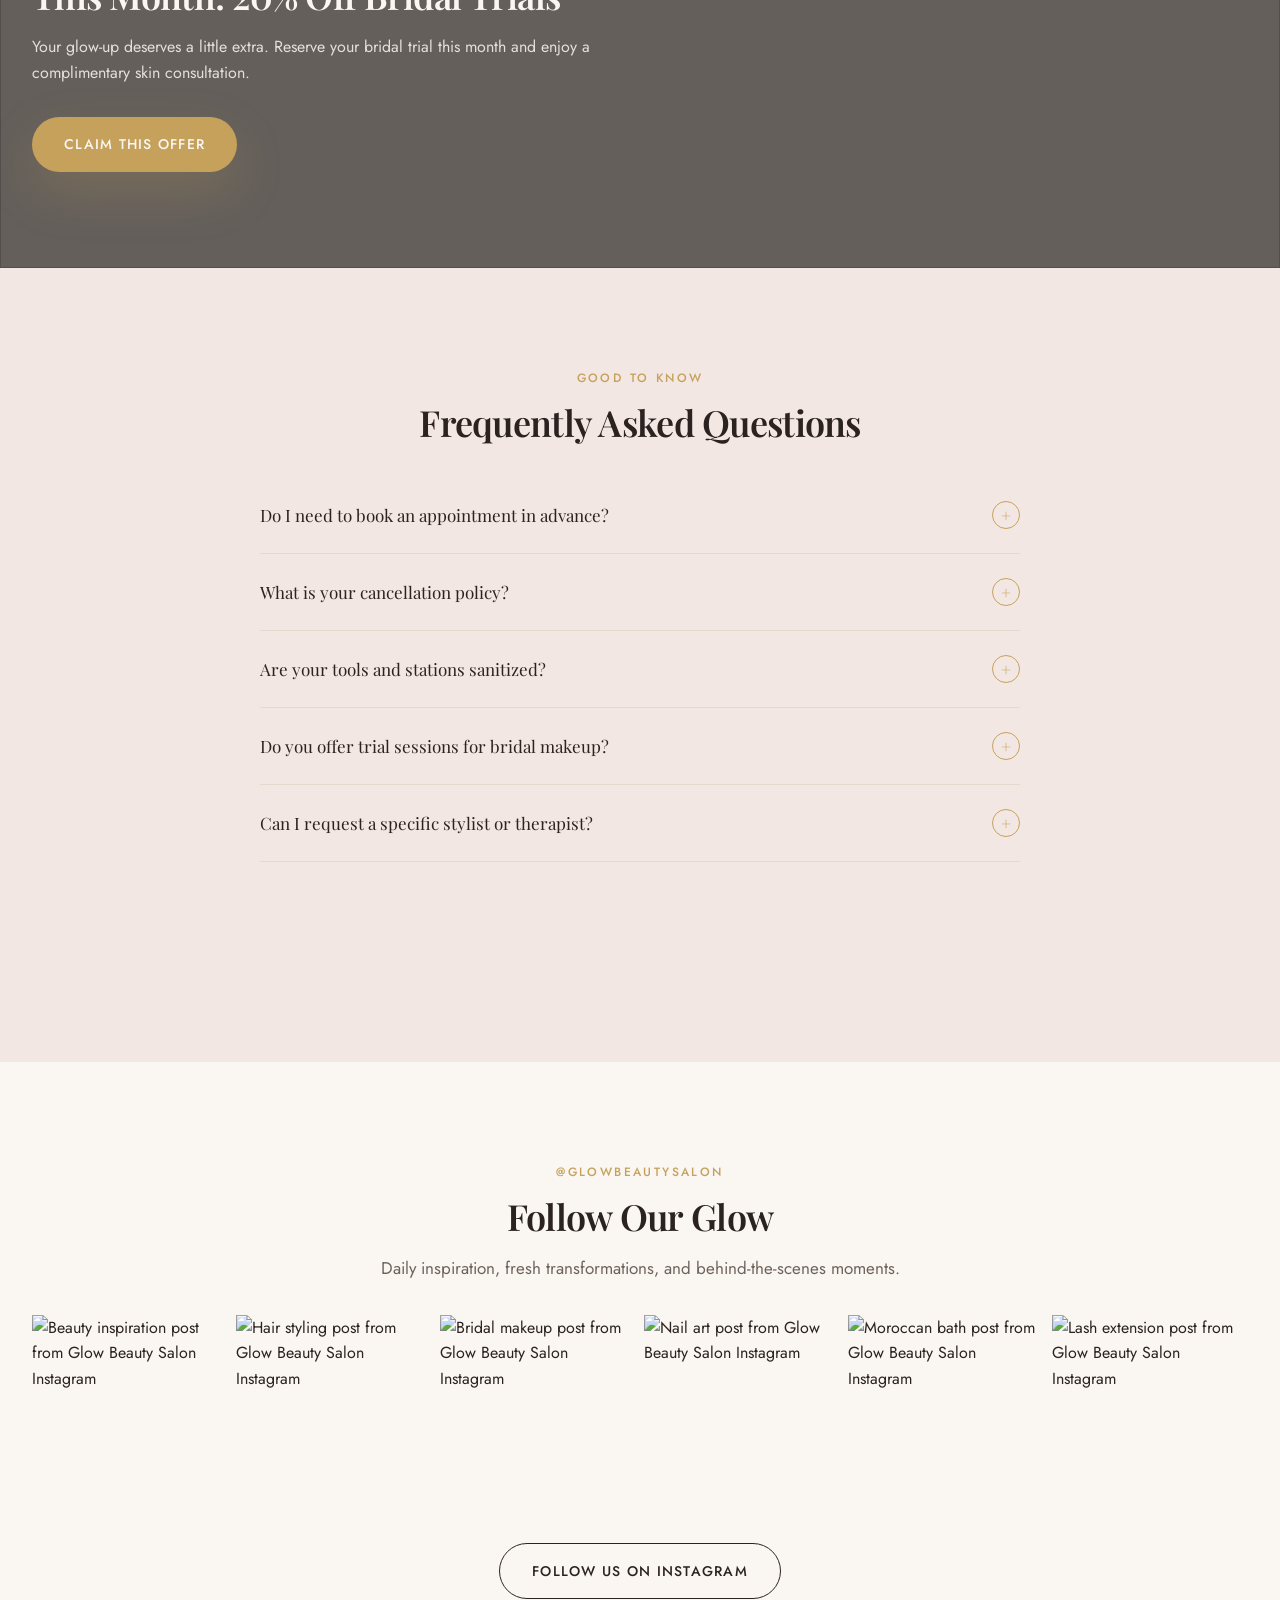
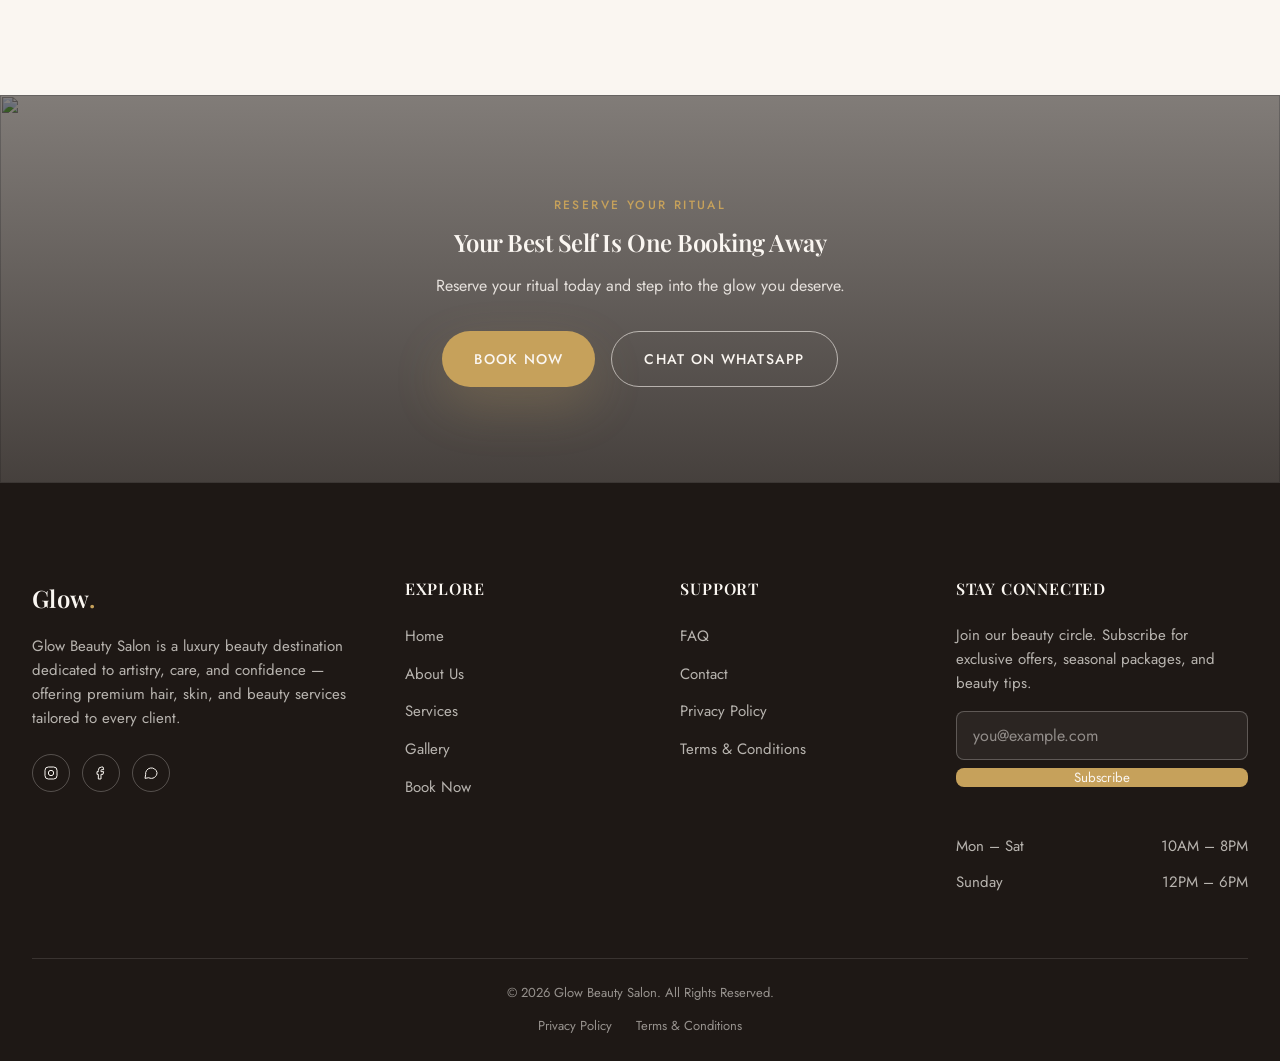
==== commit 53d7c46c: "Update index.html" ====
--- a/index.html
+++ b/index.html
@@ -111,36 +111,48 @@
        3. MOBILE MENU
        ========================================================== -->
   <div class="mobile-menu" id="mobile-menu" aria-hidden="true">
-    <button class="mobile-menu-close icon-btn" aria-label="Close menu">
-      <svg width="18" height="18" viewBox="0 0 24 24" fill="none" stroke="currentColor" stroke-width="1.5"><line x1="4" y1="4" x2="20" y2="20"/><line x1="20" y1="4" x2="4" y2="20"/></svg>
-    </button>
+
+    <div class="mobile-menu-top">
+      <a href="index.html" class="logo">Glow<span>.</span></a>
+      <button class="mobile-menu-close icon-btn" aria-label="Close menu">
+        <svg width="16" height="16" viewBox="0 0 24 24" fill="none" stroke="currentColor" stroke-width="1.5"><line x1="4" y1="4" x2="20" y2="20"/><line x1="20" y1="4" x2="4" y2="20"/></svg>
+      </button>
+    </div>
+
+    <div class="mobile-menu-divider"></div>
 
     <nav class="mobile-nav-links" aria-label="Mobile navigation">
-      <a href="#home">Home</a>
-      <a href="about.html">About</a>
-      <a href="services.html">Services</a>
-      <a href="pricing.html">Pricing</a>
-      <a href="gallery.html">Gallery</a>
-      <a href="appointment.html">Appointment</a>
-      <a href="testimonials.html">Testimonials</a>
-      <a href="faq.html">FAQ</a>
-      <a href="contact.html">Contact</a>
+      <a href="#home"><span class="nav-index">01</span>Home</a>
+      <a href="about.html"><span class="nav-index">02</span>About</a>
+      <a href="services.html"><span class="nav-index">03</span>Services</a>
+      <a href="pricing.html"><span class="nav-index">04</span>Pricing</a>
+      <a href="gallery.html"><span class="nav-index">05</span>Gallery</a>
+      <a href="appointment.html"><span class="nav-index">06</span>Appointment</a>
+      <a href="testimonials.html"><span class="nav-index">07</span>Testimonials</a>
+      <a href="faq.html"><span class="nav-index">08</span>FAQ</a>
+      <a href="contact.html"><span class="nav-index">09</span>Contact</a>
     </nav>
 
+    <div class="mobile-menu-divider mobile-menu-divider--gold"></div>
+
     <div class="mobile-menu-footer">
-      <a href="appointment.html" class="btn btn-primary btn-block">Book Now</a>
+      <div class="mobile-cta-group">
+        <a href="appointment.html" class="btn btn-primary">Book Appointment</a>
+        <a href="https://wa.me/15550100" class="btn btn-secondary">Message on WhatsApp</a>
+      </div>
       <div class="mobile-social">
         <a href="#" class="icon-btn" aria-label="Glow Beauty Salon on Instagram">
-          <svg width="18" height="18" viewBox="0 0 24 24" fill="none" stroke="currentColor" stroke-width="1.5"><rect x="3" y="3" width="18" height="18" rx="5"/><circle cx="12" cy="12" r="4"/><circle cx="17.5" cy="6.5" r="1"/></svg>
+          <svg width="17" height="17" viewBox="0 0 24 24" fill="none" stroke="currentColor" stroke-width="1.5"><rect x="3" y="3" width="18" height="18" rx="5"/><circle cx="12" cy="12" r="4"/><circle cx="17.5" cy="6.5" r="1"/></svg>
         </a>
         <a href="#" class="icon-btn" aria-label="Glow Beauty Salon on Facebook">
-          <svg width="18" height="18" viewBox="0 0 24 24" fill="none" stroke="currentColor" stroke-width="1.5"><path d="M15 3h-2a5 5 0 0 0-5 5v2H6v4h2v7h4v-7h3l1-4h-4V8a1 1 0 0 1 1-1h3z"/></svg>
+          <svg width="17" height="17" viewBox="0 0 24 24" fill="none" stroke="currentColor" stroke-width="1.5"><path d="M15 3h-2a5 5 0 0 0-5 5v2H6v4h2v7h4v-7h3l1-4h-4V8a1 1 0 0 1 1-1h3z"/></svg>
         </a>
         <a href="https://wa.me/15550100" class="icon-btn" aria-label="Message Glow Beauty Salon on WhatsApp">
-          <svg width="18" height="18" viewBox="0 0 24 24" fill="none" stroke="currentColor" stroke-width="1.5"><path d="M21 11.5a8.5 8.5 0 0 1-12.4 7.6L3 20l1-5.4A8.5 8.5 0 1 1 21 11.5z"/></svg>
+          <svg width="17" height="17" viewBox="0 0 24 24" fill="none" stroke="currentColor" stroke-width="1.5"><path d="M21 11.5a8.5 8.5 0 0 1-12.4 7.6L3 20l1-5.4A8.5 8.5 0 1 1 21 11.5z"/></svg>
         </a>
       </div>
     </div>
+
   </div>
 
   <main id="main-content">
@@ -150,7 +162,7 @@
          ========================================================== -->
     <section class="hero" id="home">
       <div class="hero-bg" aria-hidden="true">
-        <img src="assets/images/hero-banner.jpeg" alt="" loading="eager">
+        <img src="assets/images/hero-banner.webp" alt="" loading="eager">
       </div>
       <div class="hero-overlay" aria-hidden="true"></div>
 
@@ -214,7 +226,7 @@
     <section class="about-preview" id="about" aria-labelledby="about-preview-title">
       <div class="container">
         <div class="about-preview-media" data-reveal>
-          <img src="assets/images/founder-portrait.jpeg" alt="Founder of Glow Beauty Salon standing in the softly lit salon interior" loading="lazy" width="560" height="520">
+          <img src="assets/images/founder-portrait.webp" alt="Founder of Glow Beauty Salon standing in the softly lit salon interior" loading="lazy" width="560" height="520">
         </div>
         <div class="about-preview-content" data-reveal data-reveal-delay="2">
           <span class="eyebrow">Our Story</span>
@@ -253,7 +265,7 @@
         <div class="services-grid">
           <article class="service-card" data-reveal data-reveal-delay="1">
             <div class="service-card-media">
-              <img src="assets/images/hair-styling.jpeg" alt="Stylist creating an elegant hair styling look at Glow Beauty Salon" loading="lazy" width="400" height="500">
+              <img src="assets/images/hair-styling.webp" alt="Stylist creating an elegant hair styling look at Glow Beauty Salon" loading="lazy" width="400" height="500">
             </div>
             <div class="service-card-body">
               <span class="service-card-label">Hair</span>
@@ -265,7 +277,7 @@
 
           <article class="service-card" data-reveal data-reveal-delay="2">
             <div class="service-card-media">
-              <img src="assets/images/bridal-makeup.jpeg" alt="Bridal makeup artistry being applied at Glow Beauty Salon" loading="lazy" width="400" height="500">
+              <img src="assets/images/bridal-makeup.webp" alt="Bridal makeup artistry being applied at Glow Beauty Salon" loading="lazy" width="400" height="500">
             </div>
             <div class="service-card-body">
               <span class="service-card-label">Bridal</span>
@@ -277,7 +289,7 @@
 
           <article class="service-card" data-reveal data-reveal-delay="3">
             <div class="service-card-media">
-              <img src="assets/images/hydrafacial.jpeg" alt="Client receiving a Hydrafacial treatment at Glow Beauty Salon" loading="lazy" width="400" height="500">
+              <img src="assets/images/hydrafacial.webp" alt="Client receiving a Hydrafacial treatment at Glow Beauty Salon" loading="lazy" width="400" height="500">
             </div>
             <div class="service-card-body">
               <span class="service-card-label">Skin</span>
@@ -289,7 +301,7 @@
 
           <article class="service-card" data-reveal data-reveal-delay="4">
             <div class="service-card-media">
-              <img src="assets/images/luxury-nails.jpeg" alt="Elegant manicure result at Glow Beauty Salon" loading="lazy" width="400" height="500">
+              <img src="assets/images/luxury-nails.webp" alt="Elegant manicure result at Glow Beauty Salon" loading="lazy" width="400" height="500">
             </div>
             <div class="service-card-body">
               <span class="service-card-label">Nails</span>
@@ -301,7 +313,7 @@
 
           <article class="service-card" data-reveal data-reveal-delay="5">
             <div class="service-card-media">
-              <img src="assets/images/hair-coloring.jpeg" alt="Vibrant hair coloring result at Glow Beauty Salon" loading="lazy" width="400" height="500">
+              <img src="assets/images/hair-coloring.webp" alt="Vibrant hair coloring result at Glow Beauty Salon" loading="lazy" width="400" height="500">
             </div>
             <div class="service-card-body">
               <span class="service-card-label">Hair</span>
@@ -313,7 +325,7 @@
 
           <article class="service-card" data-reveal data-reveal-delay="6">
             <div class="service-card-media">
-              <img src="assets/images/spa-massage.jpeg" alt="Relaxing spa massage treatment at Glow Beauty Salon" loading="lazy" width="400" height="500">
+              <img src="assets/images/spa-massage.webp" alt="Relaxing spa massage treatment at Glow Beauty Salon" loading="lazy" width="400" height="500">
             </div>
             <div class="service-card-body">
               <span class="service-card-label">Spa</span>
@@ -383,27 +395,27 @@
 
         <div class="gallery-grid">
           <div class="gallery-item span-tall" data-reveal data-reveal-delay="1">
-            <img src="assets/images/bridal-portrait.jpeg" alt="Bridal beauty transformation at Glow Beauty Salon" loading="lazy">
+            <img src="assets/images/bridal-portrait.webp" alt="Bridal beauty transformation at Glow Beauty Salon" loading="lazy">
             <div class="gallery-item-overlay"><span>Bridal Glam</span></div>
           </div>
           <div class="gallery-item" data-reveal data-reveal-delay="2">
-            <img src="assets/images/before-after-hair.jpeg" alt="Before and after hair color transformation at Glow Beauty Salon" loading="lazy">
+            <img src="assets/images/before-after-hair.webp" alt="Before and after hair color transformation at Glow Beauty Salon" loading="lazy">
             <div class="gallery-item-overlay"><span>Hair Color</span></div>
           </div>
           <div class="gallery-item" data-reveal data-reveal-delay="3">
-            <img src="assets/images/before-after-skin.jpeg" alt="Before and after skin treatment result at Glow Beauty Salon" loading="lazy">
+            <img src="assets/images/before-after-skin.webp" alt="Before and after skin treatment result at Glow Beauty Salon" loading="lazy">
             <div class="gallery-item-overlay"><span>Skin Renewal</span></div>
           </div>
           <div class="gallery-item span-tall" data-reveal data-reveal-delay="4">
-            <img src="assets/images/happy-client.jpeg" alt="Radiant client after a full beauty treatment at Glow Beauty Salon" loading="lazy">
+            <img src="assets/images/happy-client.webp" alt="Radiant client after a full beauty treatment at Glow Beauty Salon" loading="lazy">
             <div class="gallery-item-overlay"><span>Full Glow-Up</span></div>
           </div>
           <div class="gallery-item" data-reveal data-reveal-delay="5">
-            <img src="assets/images/luxury-nails.jpeg" alt="Nail art transformation at Glow Beauty Salon" loading="lazy">
+            <img src="assets/images/luxury-nails.webp" alt="Nail art transformation at Glow Beauty Salon" loading="lazy">
             <div class="gallery-item-overlay"><span>Nail Artistry</span></div>
           </div>
           <div class="gallery-item" data-reveal data-reveal-delay="6">
-            <img src="assets/images/eyelash-extensions.jpeg" alt="Eyelash extension result at Glow Beauty Salon" loading="lazy">
+            <img src="assets/images/eyelash-extensions.webp" alt="Eyelash extension result at Glow Beauty Salon" loading="lazy">
             <div class="gallery-item-overlay"><span>Lash Artistry</span></div>
           </div>
         </div>
@@ -420,7 +432,7 @@
     <section aria-labelledby="why-us-title">
       <div class="container">
         <div class="why-us-media" data-reveal>
-          <img src="assets/images/beauty-consultation.jpeg" alt="Therapist consulting with a client at Glow Beauty Salon" loading="lazy" width="560" height="560">
+          <img src="assets/images/beauty-consultation.webp" alt="Therapist consulting with a client at Glow Beauty Salon" loading="lazy" width="560" height="560">
         </div>
         <div data-reveal data-reveal-delay="2">
           <span class="eyebrow">Why Choose Us</span>
@@ -481,28 +493,28 @@
         <div class="team-grid">
           <div class="team-card" data-reveal data-reveal-delay="1">
             <div class="team-card-media">
-              <img src="assets/images/beauty-team.jpeg" alt="Amira Hassan, Senior Hair Stylist at Glow Beauty Salon" loading="lazy" width="300" height="400">
+              <img src="assets/images/beauty-team.webp" alt="Amira Hassan, Senior Hair Stylist at Glow Beauty Salon" loading="lazy" width="300" height="400">
             </div>
             <h4>Amira Hassan</h4>
             <span>Senior Hair Stylist</span>
           </div>
           <div class="team-card" data-reveal data-reveal-delay="2">
             <div class="team-card-media">
-              <img src="assets/images/beauty-team.jpeg" alt="Layla Nasser, Bridal Makeup Artist at Glow Beauty Salon" loading="lazy" width="300" height="400">
+              <img src="assets/images/beauty-team.webp" alt="Layla Nasser, Bridal Makeup Artist at Glow Beauty Salon" loading="lazy" width="300" height="400">
             </div>
             <h4>Layla Nasser</h4>
             <span>Bridal Makeup Artist</span>
           </div>
           <div class="team-card" data-reveal data-reveal-delay="3">
             <div class="team-card-media">
-              <img src="assets/images/beauty-team.jpeg" alt="Sofia Reyes, Skin &amp; Facial Specialist at Glow Beauty Salon" loading="lazy" width="300" height="400">
+              <img src="assets/images/beauty-team.webp" alt="Sofia Reyes, Skin &amp; Facial Specialist at Glow Beauty Salon" loading="lazy" width="300" height="400">
             </div>
             <h4>Sofia Reyes</h4>
             <span>Skin &amp; Facial Specialist</span>
           </div>
           <div class="team-card" data-reveal data-reveal-delay="4">
             <div class="team-card-media">
-              <img src="assets/images/beauty-team.jpeg" alt="Nadia Farouk, Nail Artist at Glow Beauty Salon" loading="lazy" width="300" height="400">
+              <img src="assets/images/beauty-team.webp" alt="Nadia Farouk, Nail Artist at Glow Beauty Salon" loading="lazy" width="300" height="400">
             </div>
             <h4>Nadia Farouk</h4>
             <span>Nail Artist</span>
@@ -532,7 +544,7 @@
               <div class="testimonial-stars" aria-hidden="true">★★★★★</div>
               <p class="quote">"I trusted Glow with my wedding day look, and they exceeded every expectation. My makeup stayed flawless for over twelve hours — I felt like the best version of myself."</p>
               <div class="testimonial-author">
-                <img src="assets/images/happy-client.jpeg" alt="" loading="lazy">
+                <img src="assets/images/happy-client.webp" alt="" loading="lazy">
                 <div class="testimonial-author-info">
                   <strong>Sarah M.</strong>
                   <span>Bridal Makeup</span>
@@ -544,7 +556,7 @@
               <div class="testimonial-stars" aria-hidden="true">★★★★★</div>
               <p class="quote">"My skin has never looked this radiant. The staff took the time to understand my skin type before recommending anything — that level of care is rare."</p>
               <div class="testimonial-author">
-                <img src="assets/images/happy-client.jpeg" alt="" loading="lazy">
+                <img src="assets/images/happy-client.webp" alt="" loading="lazy">
                 <div class="testimonial-author-info">
                   <strong>Aisha K.</strong>
                   <span>Hydrafacial</span>
@@ -556,7 +568,7 @@
               <div class="testimonial-stars" aria-hidden="true">★★★★★</div>
               <p class="quote">"I've had my color done at several salons, but nothing compares to the precision here. Healthy, vibrant, and exactly the tone I wanted."</p>
               <div class="testimonial-author">
-                <img src="assets/images/happy-client.jpeg" alt="" loading="lazy">
+                <img src="assets/images/happy-client.webp" alt="" loading="lazy">
                 <div class="testimonial-author-info">
                   <strong>Emily R.</strong>
                   <span>Hair Coloring</span>
@@ -568,7 +580,7 @@
               <div class="testimonial-stars" aria-hidden="true">★★★★★</div>
               <p class="quote">"An experience unlike anything I've tried before. My skin felt incredibly soft for days afterward. Pure indulgence."</p>
               <div class="testimonial-author">
-                <img src="assets/images/happy-client.jpeg" alt="" loading="lazy">
+                <img src="assets/images/happy-client.webp" alt="" loading="lazy">
                 <div class="testimonial-author-info">
                   <strong>Layla H.</strong>
                   <span>Moroccan Bath</span>
@@ -601,7 +613,7 @@
          ========================================================== -->
     <section class="special-offer" aria-labelledby="offer-title">
       <div class="special-offer-bg" aria-hidden="true">
-        <img src="assets/images/special-offer.jpeg" alt="" loading="lazy">
+        <img src="assets/images/special-offer.webp" alt="" loading="lazy">
       </div>
       <div class="special-offer-overlay" aria-hidden="true"></div>
 
@@ -696,37 +708,37 @@
 
         <div class="instagram-grid" data-reveal>
           <a href="#" class="instagram-item" aria-label="View post on Instagram">
-            <img src="assets/images/instagram-beauty.jpeg" alt="Beauty inspiration post from Glow Beauty Salon Instagram" loading="lazy">
+            <img src="assets/images/instagram-beauty.webp" alt="Beauty inspiration post from Glow Beauty Salon Instagram" loading="lazy">
             <div class="instagram-item-overlay" aria-hidden="true">
               <svg width="20" height="20" viewBox="0 0 24 24" fill="none" stroke="currentColor" stroke-width="1.5"><rect x="3" y="3" width="18" height="18" rx="5"/><circle cx="12" cy="12" r="4"/></svg>
             </div>
           </a>
           <a href="#" class="instagram-item" aria-label="View post on Instagram">
-            <img src="assets/images/hair-styling.jpeg" alt="Hair styling post from Glow Beauty Salon Instagram" loading="lazy">
+            <img src="assets/images/hair-styling.webp" alt="Hair styling post from Glow Beauty Salon Instagram" loading="lazy">
             <div class="instagram-item-overlay" aria-hidden="true">
               <svg width="20" height="20" viewBox="0 0 24 24" fill="none" stroke="currentColor" stroke-width="1.5"><rect x="3" y="3" width="18" height="18" rx="5"/><circle cx="12" cy="12" r="4"/></svg>
             </div>
           </a>
           <a href="#" class="instagram-item" aria-label="View post on Instagram">
-            <img src="assets/images/bridal-makeup.jpeg" alt="Bridal makeup post from Glow Beauty Salon Instagram" loading="lazy">
+            <img src="assets/images/bridal-makeup.webp" alt="Bridal makeup post from Glow Beauty Salon Instagram" loading="lazy">
             <div class="instagram-item-overlay" aria-hidden="true">
               <svg width="20" height="20" viewBox="0 0 24 24" fill="none" stroke="currentColor" stroke-width="1.5"><rect x="3" y="3" width="18" height="18" rx="5"/><circle cx="12" cy="12" r="4"/></svg>
             </div>
           </a>
           <a href="#" class="instagram-item" aria-label="View post on Instagram">
-            <img src="assets/images/luxury-nails.jpeg" alt="Nail art post from Glow Beauty Salon Instagram" loading="lazy">
+            <img src="assets/images/luxury-nails.webp" alt="Nail art post from Glow Beauty Salon Instagram" loading="lazy">
             <div class="instagram-item-overlay" aria-hidden="true">
               <svg width="20" height="20" viewBox="0 0 24 24" fill="none" stroke="currentColor" stroke-width="1.5"><rect x="3" y="3" width="18" height="18" rx="5"/><circle cx="12" cy="12" r="4"/></svg>
             </div>
           </a>
           <a href="#" class="instagram-item" aria-label="View post on Instagram">
-            <img src="assets/images/moroccan-bath.jpeg" alt="Moroccan bath post from Glow Beauty Salon Instagram" loading="lazy">
+            <img src="assets/images/moroccan-bath.webp" alt="Moroccan bath post from Glow Beauty Salon Instagram" loading="lazy">
             <div class="instagram-item-overlay" aria-hidden="true">
               <svg width="20" height="20" viewBox="0 0 24 24" fill="none" stroke="currentColor" stroke-width="1.5"><rect x="3" y="3" width="18" height="18" rx="5"/><circle cx="12" cy="12" r="4"/></svg>
             </div>
           </a>
           <a href="#" class="instagram-item" aria-label="View post on Instagram">
-            <img src="assets/images/eyelash-extensions.jpeg" alt="Lash extension post from Glow Beauty Salon Instagram" loading="lazy">
+            <img src="assets/images/eyelash-extensions.webp" alt="Lash extension post from Glow Beauty Salon Instagram" loading="lazy">
             <div class="instagram-item-overlay" aria-hidden="true">
               <svg width="20" height="20" viewBox="0 0 24 24" fill="none" stroke="currentColor" stroke-width="1.5"><rect x="3" y="3" width="18" height="18" rx="5"/><circle cx="12" cy="12" r="4"/></svg>
             </div>
@@ -744,7 +756,7 @@
          ========================================================== -->
     <section class="final-cta" aria-labelledby="final-cta-title">
       <div class="final-cta-bg" aria-hidden="true">
-        <img src="assets/images/booking-cta-banner.jpeg" alt="" loading="lazy">
+        <img src="assets/images/booking-cta-banner.webp" alt="" loading="lazy">
       </div>
       <div class="final-cta-overlay" aria-hidden="true"></div>
 
--- a/assets/css/style.css
+++ b/assets/css/style.css
@@ -14,21 +14,71 @@
 }
 
 html {
+  width: 100%;
+  max-width: 100%;
+  overflow-x: hidden;
   scroll-behavior: smooth;
   -webkit-text-size-adjust: 100%;
 }
 
 body {
+  width: 100%;
+  max-width: 100%;
+  overflow-x: hidden;
   font-family: var(--font-body);
   font-size: var(--fs-body);
   line-height: var(--lh-body);
   color: var(--color-text);
   background-color: var(--color-bg);
-  overflow-x: hidden;
+}
+
+/* ---------- GLOBAL OVERFLOW SAFETY ----------
+   Guarantees no element on any page can force horizontal scroll,
+   regardless of intrinsic content size (long text, media, tables). */
+
+img,
+video,
+svg,
+picture {
+  max-width: 100%;
+  height: auto;
+  display: block;
+}
+
+section,
+header,
+footer,
+main,
+.container,
+.container--narrow {
+  max-width: 100%;
+}
+
+/* Prevents flex/grid children with long unbroken text (button labels,
+   headings, links) from forcing their parent — and the page — wider
+   than the viewport. */
+.hero-content,
+.hero-actions,
+.final-cta-content,
+.final-cta-actions,
+.nav-actions,
+.nav-links,
+.mobile-menu-footer,
+.mobile-social,
+.footer-bottom,
+.footer-social,
+.footer-legal,
+.google-review-banner,
+.testimonial-controls,
+.offer-timer,
+.form-nav,
+.contact-form,
+.newsletter-form {
+  min-width: 0;
+  max-width: 100%;
 }
 
 img {
-  max-width: 100%;
   display: block;
 }
 
@@ -185,7 +235,9 @@
   transition: transform var(--duration-fast) var(--ease-out),
               box-shadow var(--duration-fast) var(--ease-out),
               background-color var(--duration-fast) var(--ease-out);
-  white-space: nowrap;
+  white-space: normal;
+  text-align: center;
+  max-width: 100%;
 }
 
 .btn:active {
@@ -601,7 +653,7 @@
 
 .trust-badges .container {
   display: grid;
-  grid-template-columns: repeat(4, 1fr);
+  grid-template-columns: repeat(4, minmax(0, 1fr));
   gap: var(--space-8);
   text-align: center;
 }
@@ -704,7 +756,7 @@
 
 .services-grid {
   display: grid;
-  grid-template-columns: repeat(3, 1fr);
+  grid-template-columns: repeat(3, minmax(0, 1fr));
   gap: var(--space-8);
 }
 
@@ -793,7 +845,7 @@
 
 .packages-grid {
   display: grid;
-  grid-template-columns: repeat(4, 1fr);
+  grid-template-columns: repeat(auto-fit, minmax(min(280px, 100%), 1fr));
   gap: var(--space-6);
 }
 
@@ -857,7 +909,7 @@
 
 .gallery-grid {
   display: grid;
-  grid-template-columns: repeat(4, 1fr);
+  grid-template-columns: repeat(4, minmax(0, 1fr));
   grid-auto-rows: 220px;
   gap: var(--space-4);
 }
@@ -966,7 +1018,7 @@
 
 .team-grid {
   display: grid;
-  grid-template-columns: repeat(4, 1fr);
+  grid-template-columns: repeat(4, minmax(0, 1fr));
   gap: var(--space-8);
 }
 
@@ -1246,7 +1298,7 @@
 
 .instagram-grid {
   display: grid;
-  grid-template-columns: repeat(6, 1fr);
+  grid-template-columns: repeat(6, minmax(0, 1fr));
   gap: var(--space-2);
 }
 
@@ -1658,7 +1710,7 @@
 
 .mvv-grid {
   display: grid;
-  grid-template-columns: repeat(3, 1fr);
+  grid-template-columns: repeat(3, minmax(0, 1fr));
   gap: var(--space-8);
 }
 
@@ -1694,7 +1746,7 @@
 
 .values-grid {
   display: grid;
-  grid-template-columns: repeat(4, 1fr);
+  grid-template-columns: repeat(4, minmax(0, 1fr));
   gap: var(--space-6);
 }
 
@@ -1729,7 +1781,7 @@
 
 .stats-grid {
   display: grid;
-  grid-template-columns: repeat(4, 1fr);
+  grid-template-columns: repeat(4, minmax(0, 1fr));
   gap: var(--space-8);
   text-align: center;
 }
@@ -1753,7 +1805,7 @@
 
 .full-team-grid {
   display: grid;
-  grid-template-columns: repeat(4, 1fr);
+  grid-template-columns: repeat(4, minmax(0, 1fr));
   gap: var(--space-8);
 }
 
@@ -1761,7 +1813,7 @@
 
 .interior-showcase {
   display: grid;
-  grid-template-columns: repeat(3, 1fr);
+  grid-template-columns: repeat(3, minmax(0, 1fr));
   gap: var(--space-4);
 }
 
@@ -2014,7 +2066,7 @@
 
 .full-gallery-grid {
   display: grid;
-  grid-template-columns: repeat(4, 1fr);
+  grid-template-columns: repeat(4, minmax(0, 1fr));
   gap: var(--space-4);
 }
 
@@ -2031,7 +2083,7 @@
 /* Before/After slider blocks */
 .before-after-grid {
   display: grid;
-  grid-template-columns: repeat(2, 1fr);
+  grid-template-columns: repeat(2, minmax(0, 1fr));
   gap: var(--space-8);
 }
 
@@ -2283,7 +2335,7 @@
 
 .service-select-grid {
   display: grid;
-  grid-template-columns: repeat(3, 1fr);
+  grid-template-columns: repeat(3, minmax(0, 1fr));
   gap: var(--space-3);
   margin-bottom: var(--space-8);
 }
@@ -2321,7 +2373,7 @@
 
 .timeslot-grid {
   display: grid;
-  grid-template-columns: repeat(4, 1fr);
+  grid-template-columns: repeat(4, minmax(0, 1fr));
   gap: var(--space-3);
   margin-bottom: var(--space-8);
 }
@@ -2422,7 +2474,7 @@
 
 .testimonials-grid {
   display: grid;
-  grid-template-columns: repeat(3, 1fr);
+  grid-template-columns: repeat(3, minmax(0, 1fr));
   gap: var(--space-6);
 }
 
@@ -2772,7 +2824,7 @@
 
 .values-grid {
   display: grid;
-  grid-template-columns: repeat(4, 1fr);
+  grid-template-columns: repeat(4, minmax(0, 1fr));
   gap: var(--space-6);
 }
 
@@ -3045,7 +3097,7 @@
 
 .membership-grid {
   display: grid;
-  grid-template-columns: repeat(3, 1fr);
+  grid-template-columns: repeat(auto-fit, minmax(min(300px, 100%), 1fr));
   gap: var(--space-6);
 }
 
@@ -3104,7 +3156,7 @@
 
 .gallery-masonry {
   display: grid;
-  grid-template-columns: repeat(4, 1fr);
+  grid-template-columns: repeat(4, minmax(0, 1fr));
   grid-auto-rows: 240px;
   gap: var(--space-4);
 }
@@ -3119,7 +3171,7 @@
 
 .before-after-grid {
   display: grid;
-  grid-template-columns: repeat(2, 1fr);
+  grid-template-columns: repeat(2, minmax(0, 1fr));
   gap: var(--space-8);
 }
 
@@ -3415,7 +3467,7 @@
 
 .service-option-grid {
   display: grid;
-  grid-template-columns: repeat(2, 1fr);
+  grid-template-columns: repeat(2, minmax(0, 1fr));
   gap: var(--space-4);
 }
 
@@ -3454,7 +3506,7 @@
 
 .time-slot-grid {
   display: grid;
-  grid-template-columns: repeat(4, 1fr);
+  grid-template-columns: repeat(4, minmax(0, 1fr));
   gap: var(--space-3);
 }
 
@@ -3576,7 +3628,7 @@
 
 .review-grid {
   display: grid;
-  grid-template-columns: repeat(3, 1fr);
+  grid-template-columns: repeat(3, minmax(0, 1fr));
   gap: var(--space-6);
 }
 
@@ -3710,7 +3762,7 @@
 
 .contact-info-grid {
   display: grid;
-  grid-template-columns: repeat(2, 1fr);
+  grid-template-columns: repeat(2, minmax(0, 1fr));
   gap: var(--space-4);
   margin-top: var(--space-8);
 }
--- a/assets/css/responsive.css
+++ b/assets/css/responsive.css
@@ -11,6 +11,30 @@
    BASE / MOBILE (0 - 767px) — applied always, overridden upward
    ========================================================================== */
 
+/* Overflow-safety: allow button labels to wrap on narrow screens instead
+   of forcing their flex/grid parent (and the page) wider than the
+   viewport. Restored to a single line at tablet+ where there's room. */
+.btn {
+  white-space: normal;
+}
+
+/* Defensive wrapping for button/link rows that don't already wrap,
+   so a long label can never push the page into horizontal scroll. */
+.form-nav,
+.footer-legal {
+  flex-wrap: wrap;
+  row-gap: var(--space-3);
+}
+
+/* Clamp the decorative offset square so it never bleeds past the
+   left edge of the viewport on narrow screens. */
+.about-preview-media::before {
+  top: -12px;
+  left: -12px;
+  width: 96px;
+  height: 96px;
+}
+
 .hamburger {
   display: flex;
 }
@@ -74,10 +98,6 @@
 }
 
 .services-grid {
-  grid-template-columns: 1fr;
-}
-
-.packages-grid {
   grid-template-columns: 1fr;
 }
 
@@ -157,6 +177,17 @@
    ========================================================================== */
 
 @media (min-width: 768px) {
+  .btn {
+    white-space: nowrap;
+  }
+
+  .about-preview-media::before {
+    top: -24px;
+    left: -24px;
+    width: 140px;
+    height: 140px;
+  }
+
   section {
     padding-block: var(--space-20, 5rem);
   }
@@ -166,10 +197,6 @@
   }
 
   .services-grid {
-    grid-template-columns: repeat(2, 1fr);
-  }
-
-  .packages-grid {
     grid-template-columns: repeat(2, 1fr);
   }
 
@@ -227,10 +254,6 @@
     grid-template-columns: repeat(3, 1fr);
   }
 
-  .packages-grid {
-    grid-template-columns: repeat(4, 1fr);
-  }
-
   .footer-grid {
     grid-template-columns: 1.4fr 1fr 1fr 1.2fr;
   }
@@ -307,10 +330,6 @@
   height: 280px;
 }
 
-.membership-grid {
-  grid-template-columns: 1fr;
-}
-
 .gallery-masonry {
   grid-template-columns: repeat(2, 1fr);
   grid-auto-rows: 160px;
@@ -393,10 +412,6 @@
 
   .before-after-grid {
     grid-template-columns: repeat(2, 1fr);
-  }
-
-  .membership-grid {
-    grid-template-columns: repeat(3, 1fr);
   }
 
   .review-grid {
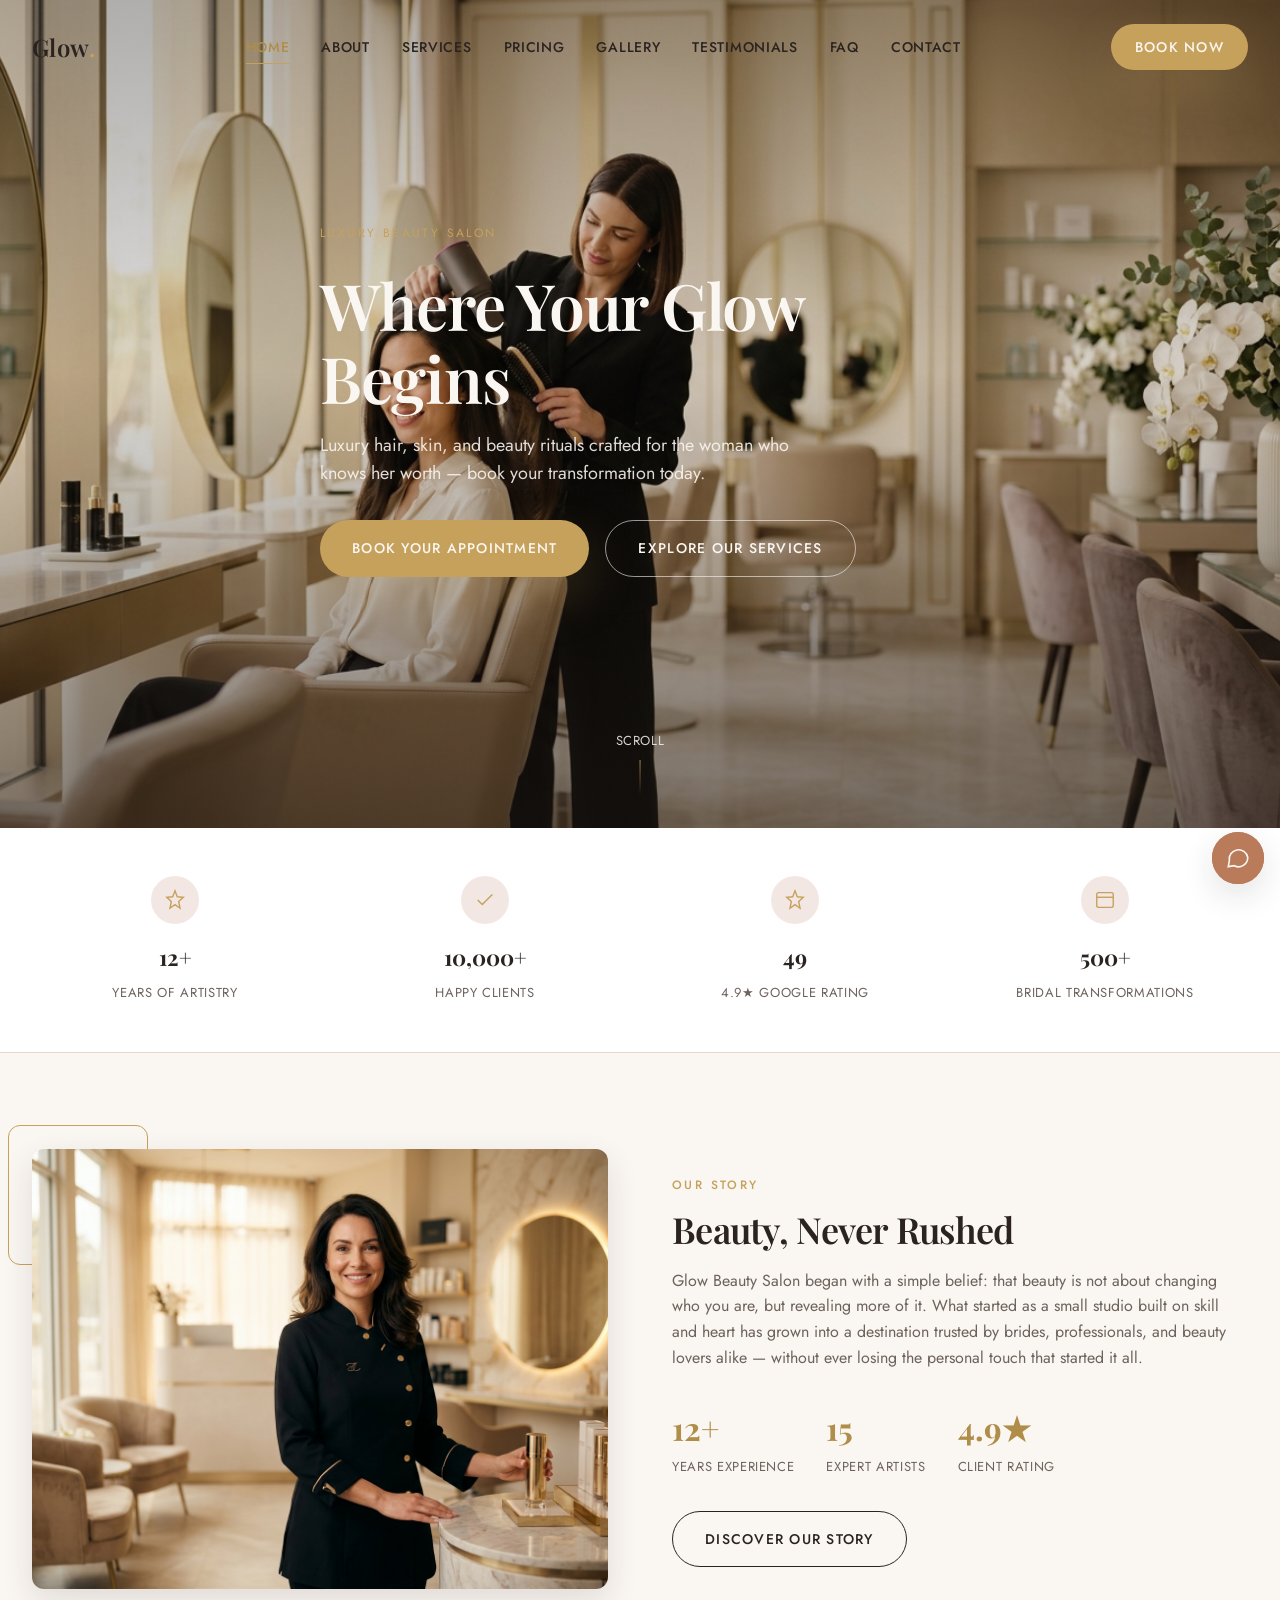
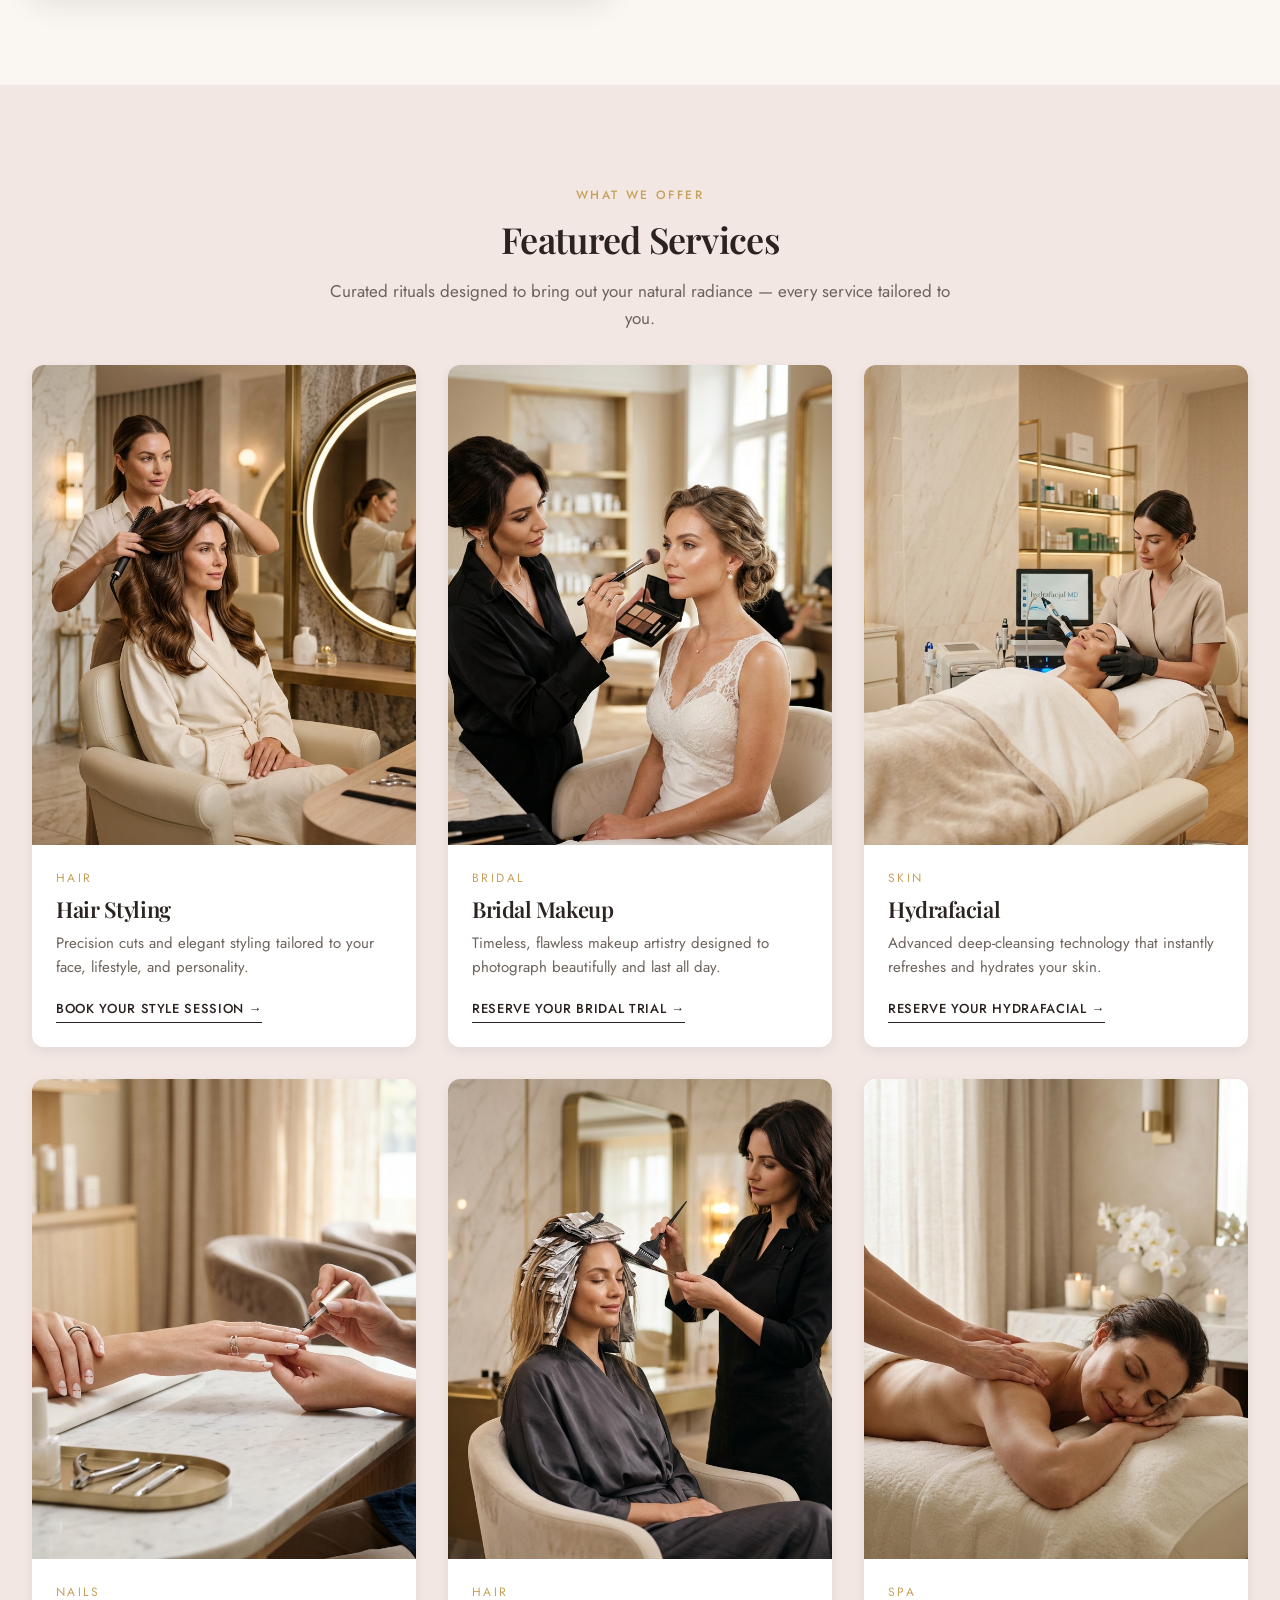
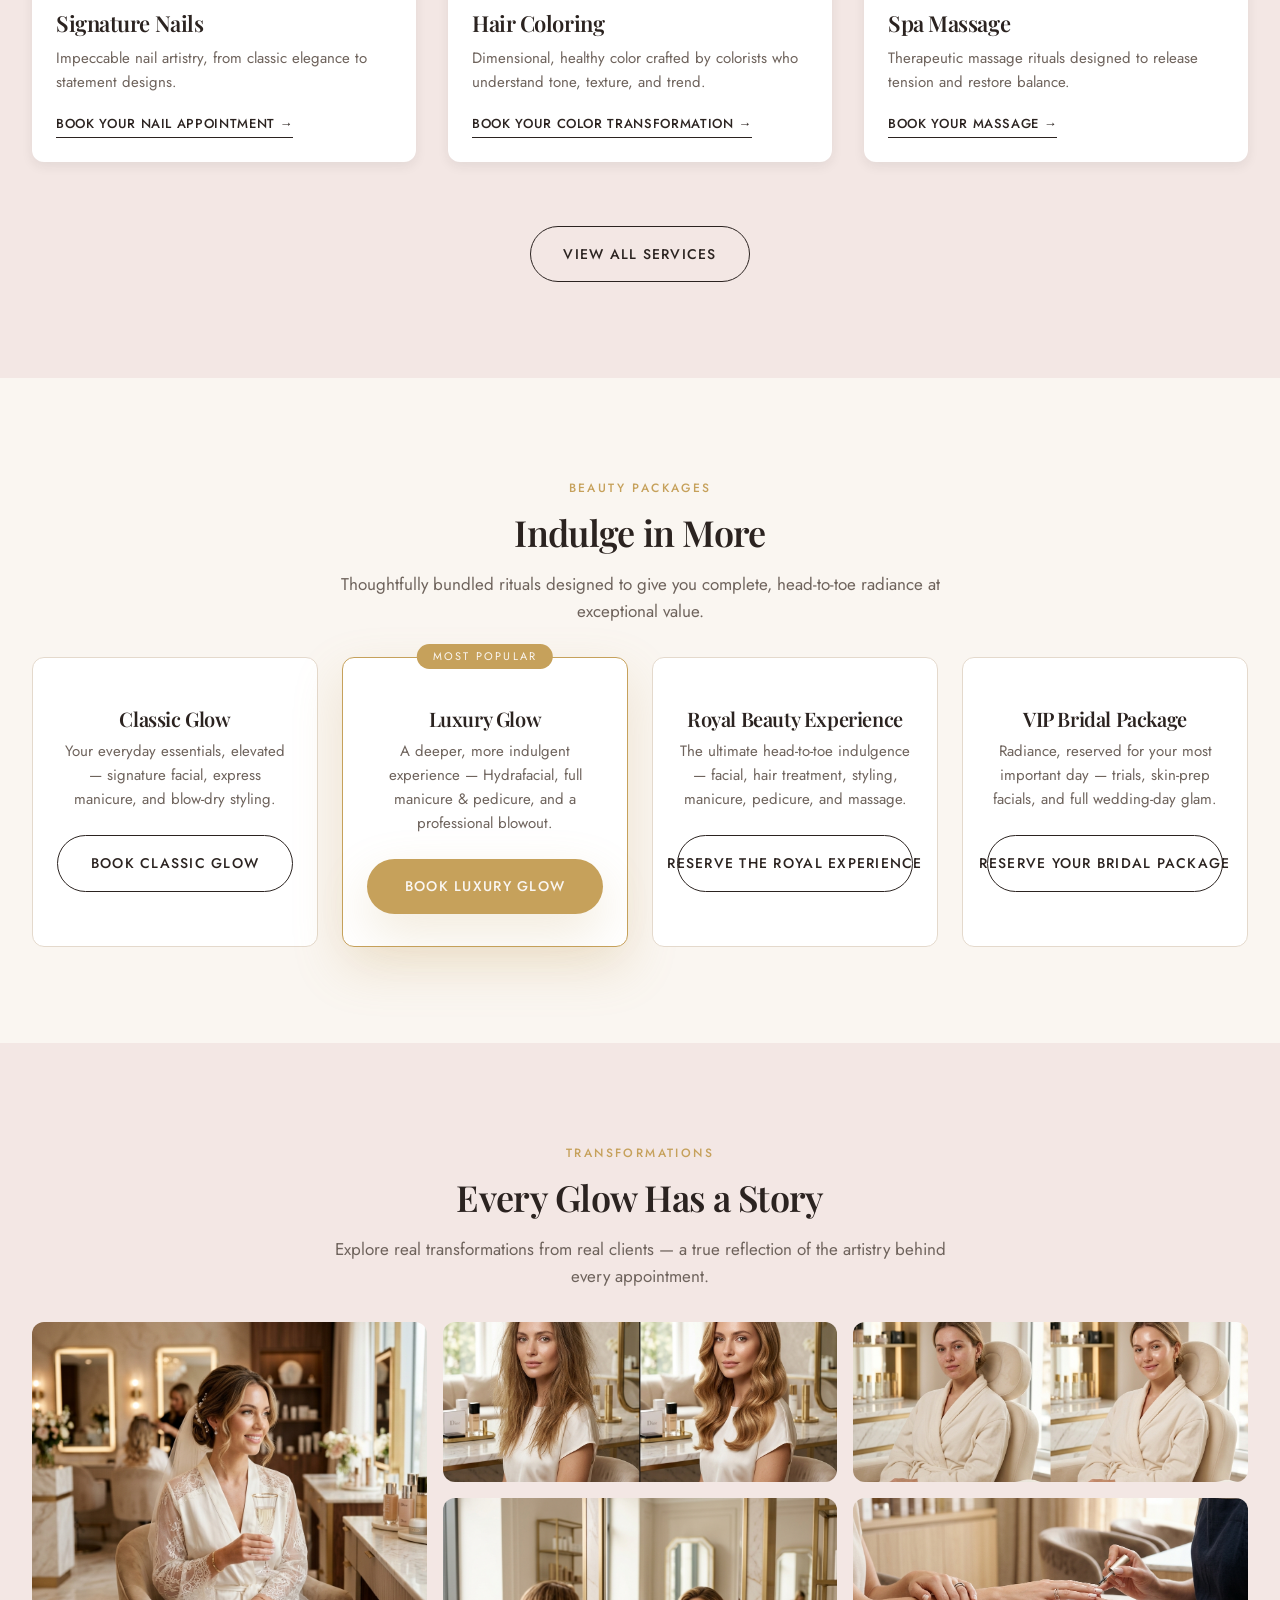
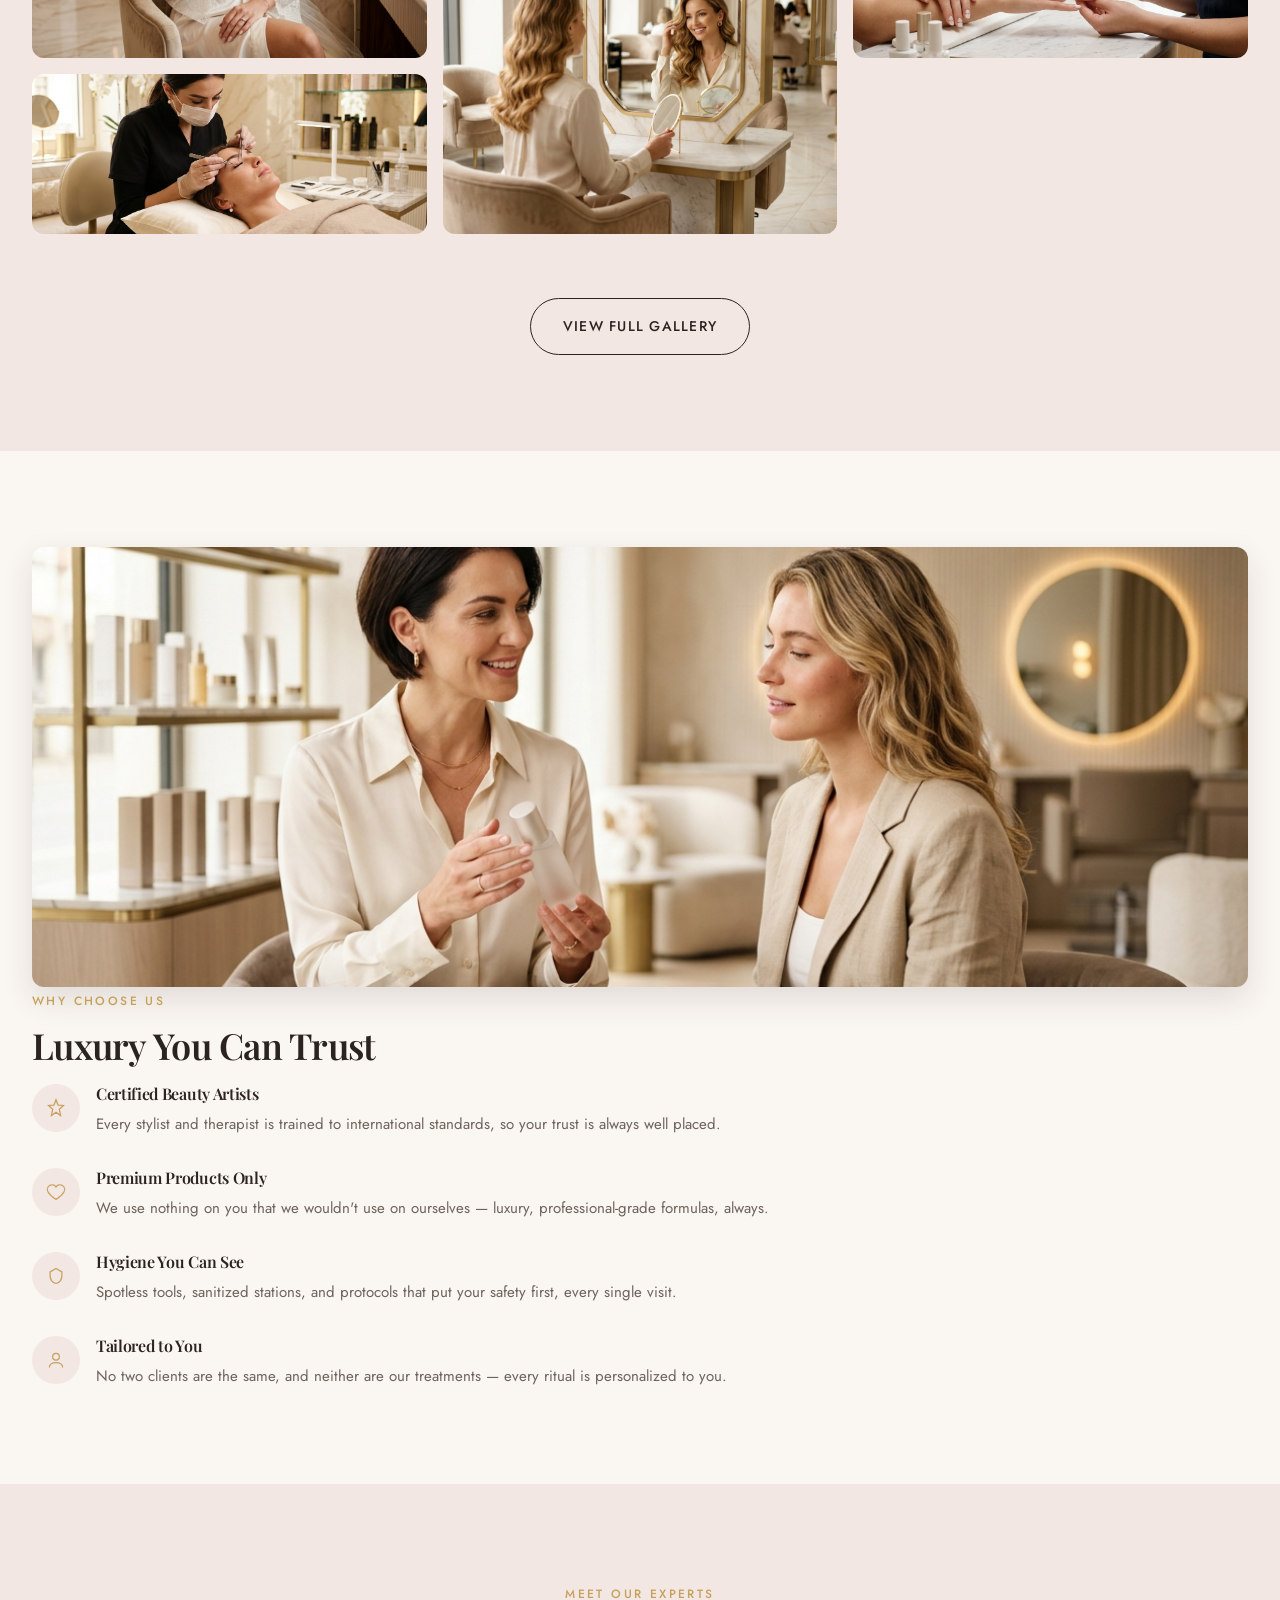
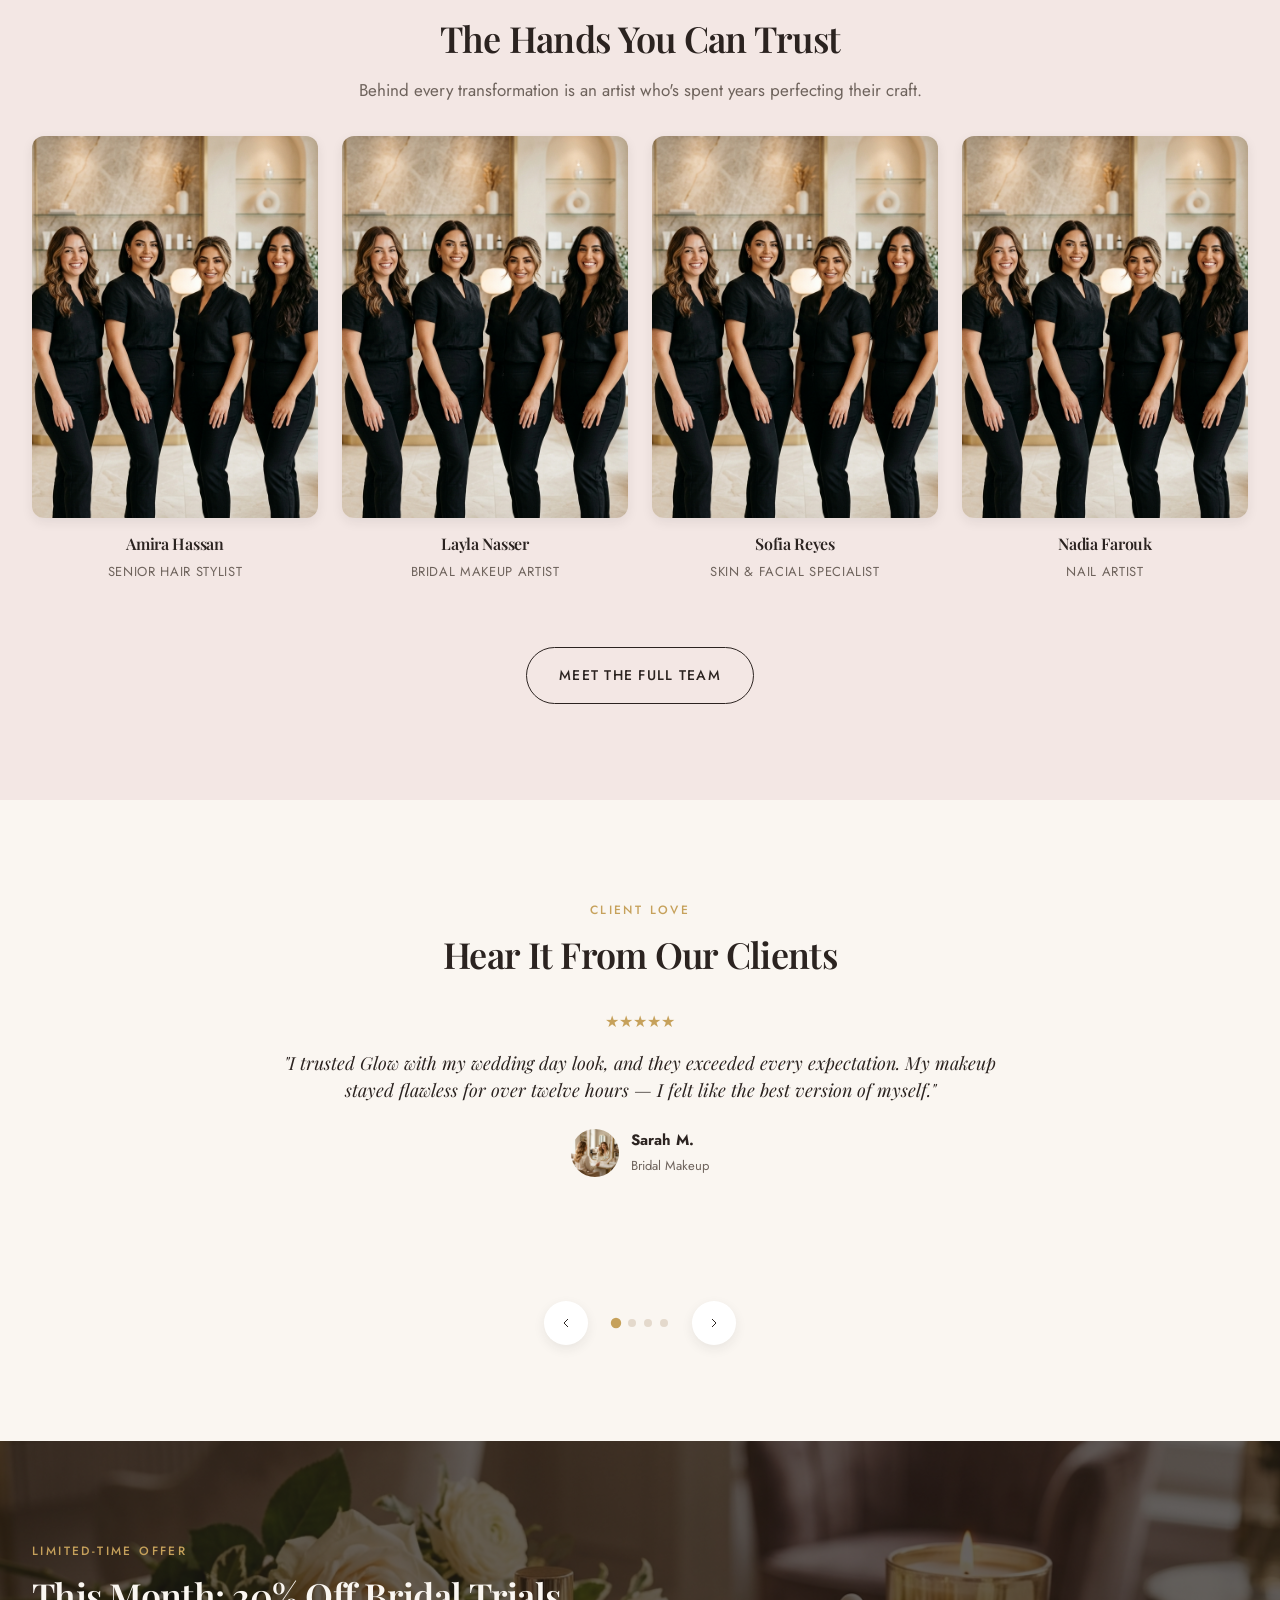
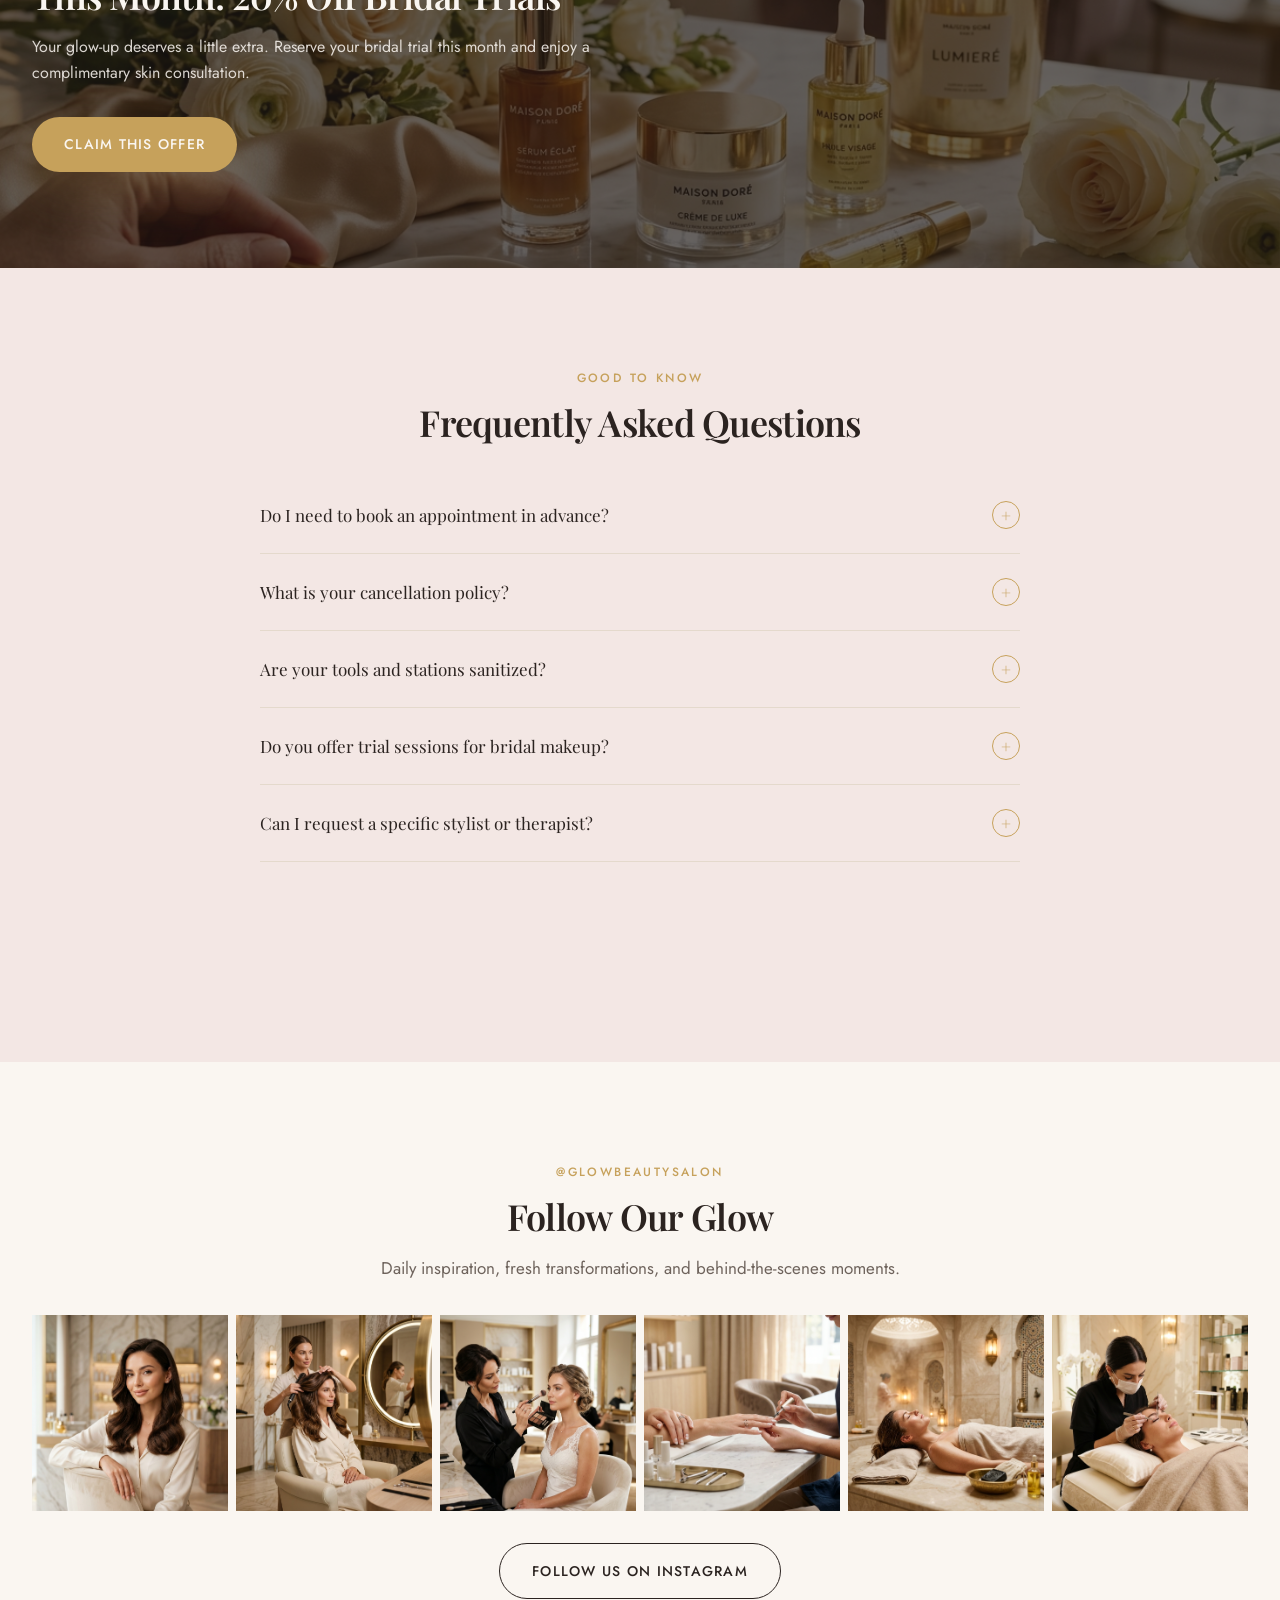
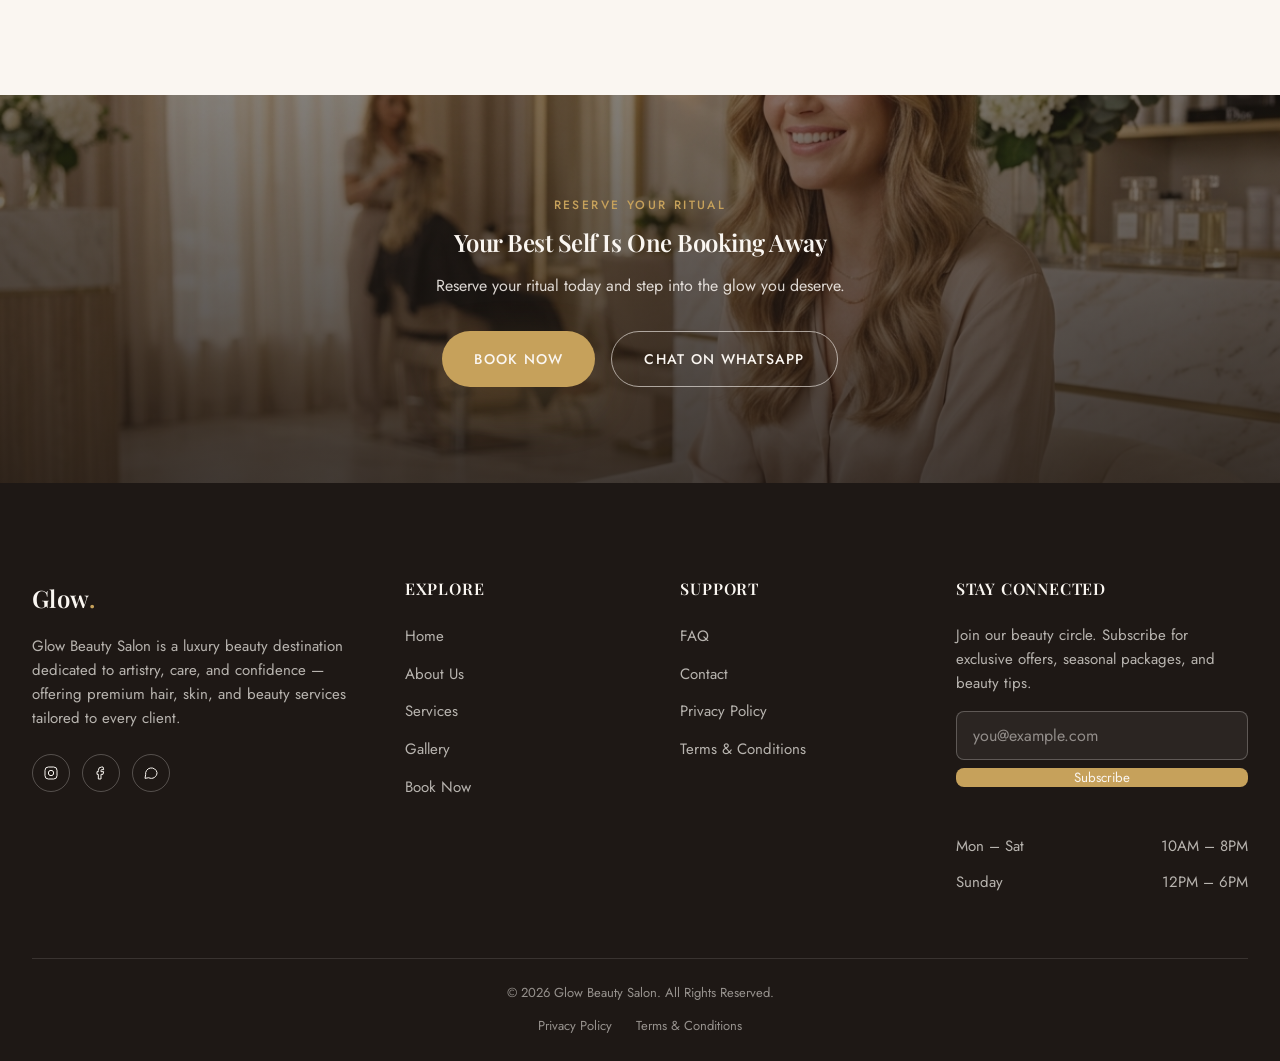
==== commit fdf6a559: "Update index.html" ====
--- a/index.html
+++ b/index.html
@@ -13,7 +13,7 @@
   <meta property="og:type" content="website">
   <meta property="og:title" content="Glow Beauty Salon | Where Your Glow Begins">
   <meta property="og:description" content="Luxury hair, skin, and beauty rituals crafted for the woman who knows her worth — book your transformation today.">
-  <meta property="og:image" content="assets/images/hero-banner.webp">
+  <meta property="og:image" content="assets/images/hero-banner.jpeg">
   <meta property="og:url" content="https://www.glowbeautysalon.com/">
   <meta name="twitter:card" content="summary_large_image">
 
@@ -37,7 +37,7 @@
     "@context": "https://schema.org",
     "@type": "BeautySalon",
     "name": "Glow Beauty Salon",
-    "image": "assets/images/salon-interior.webp",
+    "image": "assets/images/salon-interior.jpeg",
     "description": "Luxury beauty salon offering premium hair, skin, makeup, nail, and bridal services.",
     "priceRange": "$$$",
     "telephone": "+1-555-0100",
@@ -162,7 +162,7 @@
          ========================================================== -->
     <section class="hero" id="home">
       <div class="hero-bg" aria-hidden="true">
-        <img src="assets/images/hero-banner.webp" alt="" loading="eager">
+        <img src="assets/images/hero-banner.jpeg" alt="" loading="eager">
       </div>
       <div class="hero-overlay" aria-hidden="true"></div>
 
@@ -226,7 +226,7 @@
     <section class="about-preview" id="about" aria-labelledby="about-preview-title">
       <div class="container">
         <div class="about-preview-media" data-reveal>
-          <img src="assets/images/founder-portrait.webp" alt="Founder of Glow Beauty Salon standing in the softly lit salon interior" loading="lazy" width="560" height="520">
+          <img src="assets/images/founder-portrait.jpeg" alt="Founder of Glow Beauty Salon standing in the softly lit salon interior" loading="lazy" width="560" height="520">
         </div>
         <div class="about-preview-content" data-reveal data-reveal-delay="2">
           <span class="eyebrow">Our Story</span>
@@ -265,7 +265,7 @@
         <div class="services-grid">
           <article class="service-card" data-reveal data-reveal-delay="1">
             <div class="service-card-media">
-              <img src="assets/images/hair-styling.webp" alt="Stylist creating an elegant hair styling look at Glow Beauty Salon" loading="lazy" width="400" height="500">
+              <img src="assets/images/hair-styling.jpeg" alt="Stylist creating an elegant hair styling look at Glow Beauty Salon" loading="lazy" width="400" height="500">
             </div>
             <div class="service-card-body">
               <span class="service-card-label">Hair</span>
@@ -277,7 +277,7 @@
 
           <article class="service-card" data-reveal data-reveal-delay="2">
             <div class="service-card-media">
-              <img src="assets/images/bridal-makeup.webp" alt="Bridal makeup artistry being applied at Glow Beauty Salon" loading="lazy" width="400" height="500">
+              <img src="assets/images/bridal-makeup.jpeg" alt="Bridal makeup artistry being applied at Glow Beauty Salon" loading="lazy" width="400" height="500">
             </div>
             <div class="service-card-body">
               <span class="service-card-label">Bridal</span>
@@ -289,7 +289,7 @@
 
           <article class="service-card" data-reveal data-reveal-delay="3">
             <div class="service-card-media">
-              <img src="assets/images/hydrafacial.webp" alt="Client receiving a Hydrafacial treatment at Glow Beauty Salon" loading="lazy" width="400" height="500">
+              <img src="assets/images/hydrafacial.jpeg" alt="Client receiving a Hydrafacial treatment at Glow Beauty Salon" loading="lazy" width="400" height="500">
             </div>
             <div class="service-card-body">
               <span class="service-card-label">Skin</span>
@@ -301,7 +301,7 @@
 
           <article class="service-card" data-reveal data-reveal-delay="4">
             <div class="service-card-media">
-              <img src="assets/images/luxury-nails.webp" alt="Elegant manicure result at Glow Beauty Salon" loading="lazy" width="400" height="500">
+              <img src="assets/images/luxury-nails.jpeg" alt="Elegant manicure result at Glow Beauty Salon" loading="lazy" width="400" height="500">
             </div>
             <div class="service-card-body">
               <span class="service-card-label">Nails</span>
@@ -313,7 +313,7 @@
 
           <article class="service-card" data-reveal data-reveal-delay="5">
             <div class="service-card-media">
-              <img src="assets/images/hair-coloring.webp" alt="Vibrant hair coloring result at Glow Beauty Salon" loading="lazy" width="400" height="500">
+              <img src="assets/images/hair-coloring.jpeg" alt="Vibrant hair coloring result at Glow Beauty Salon" loading="lazy" width="400" height="500">
             </div>
             <div class="service-card-body">
               <span class="service-card-label">Hair</span>
@@ -325,7 +325,7 @@
 
           <article class="service-card" data-reveal data-reveal-delay="6">
             <div class="service-card-media">
-              <img src="assets/images/spa-massage.webp" alt="Relaxing spa massage treatment at Glow Beauty Salon" loading="lazy" width="400" height="500">
+              <img src="assets/images/spa-massage.jpeg" alt="Relaxing spa massage treatment at Glow Beauty Salon" loading="lazy" width="400" height="500">
             </div>
             <div class="service-card-body">
               <span class="service-card-label">Spa</span>
@@ -395,27 +395,27 @@
 
         <div class="gallery-grid">
           <div class="gallery-item span-tall" data-reveal data-reveal-delay="1">
-            <img src="assets/images/bridal-portrait.webp" alt="Bridal beauty transformation at Glow Beauty Salon" loading="lazy">
+            <img src="assets/images/bridal-portrait.jpeg" alt="Bridal beauty transformation at Glow Beauty Salon" loading="lazy">
             <div class="gallery-item-overlay"><span>Bridal Glam</span></div>
           </div>
           <div class="gallery-item" data-reveal data-reveal-delay="2">
-            <img src="assets/images/before-after-hair.webp" alt="Before and after hair color transformation at Glow Beauty Salon" loading="lazy">
+            <img src="assets/images/before-after-hair.jpeg" alt="Before and after hair color transformation at Glow Beauty Salon" loading="lazy">
             <div class="gallery-item-overlay"><span>Hair Color</span></div>
           </div>
           <div class="gallery-item" data-reveal data-reveal-delay="3">
-            <img src="assets/images/before-after-skin.webp" alt="Before and after skin treatment result at Glow Beauty Salon" loading="lazy">
+            <img src="assets/images/before-after-skin.jpeg" alt="Before and after skin treatment result at Glow Beauty Salon" loading="lazy">
             <div class="gallery-item-overlay"><span>Skin Renewal</span></div>
           </div>
           <div class="gallery-item span-tall" data-reveal data-reveal-delay="4">
-            <img src="assets/images/happy-client.webp" alt="Radiant client after a full beauty treatment at Glow Beauty Salon" loading="lazy">
+            <img src="assets/images/happy-client.jpeg" alt="Radiant client after a full beauty treatment at Glow Beauty Salon" loading="lazy">
             <div class="gallery-item-overlay"><span>Full Glow-Up</span></div>
           </div>
           <div class="gallery-item" data-reveal data-reveal-delay="5">
-            <img src="assets/images/luxury-nails.webp" alt="Nail art transformation at Glow Beauty Salon" loading="lazy">
+            <img src="assets/images/luxury-nails.jpeg" alt="Nail art transformation at Glow Beauty Salon" loading="lazy">
             <div class="gallery-item-overlay"><span>Nail Artistry</span></div>
           </div>
           <div class="gallery-item" data-reveal data-reveal-delay="6">
-            <img src="assets/images/eyelash-extensions.webp" alt="Eyelash extension result at Glow Beauty Salon" loading="lazy">
+            <img src="assets/images/eyelash-extensions.jpeg" alt="Eyelash extension result at Glow Beauty Salon" loading="lazy">
             <div class="gallery-item-overlay"><span>Lash Artistry</span></div>
           </div>
         </div>
@@ -432,7 +432,7 @@
     <section aria-labelledby="why-us-title">
       <div class="container">
         <div class="why-us-media" data-reveal>
-          <img src="assets/images/beauty-consultation.webp" alt="Therapist consulting with a client at Glow Beauty Salon" loading="lazy" width="560" height="560">
+          <img src="assets/images/beauty-consultation.jpeg" alt="Therapist consulting with a client at Glow Beauty Salon" loading="lazy" width="560" height="560">
         </div>
         <div data-reveal data-reveal-delay="2">
           <span class="eyebrow">Why Choose Us</span>
@@ -493,28 +493,28 @@
         <div class="team-grid">
           <div class="team-card" data-reveal data-reveal-delay="1">
             <div class="team-card-media">
-              <img src="assets/images/beauty-team.webp" alt="Amira Hassan, Senior Hair Stylist at Glow Beauty Salon" loading="lazy" width="300" height="400">
+              <img src="assets/images/beauty-team.jpeg" alt="Amira Hassan, Senior Hair Stylist at Glow Beauty Salon" loading="lazy" width="300" height="400">
             </div>
             <h4>Amira Hassan</h4>
             <span>Senior Hair Stylist</span>
           </div>
           <div class="team-card" data-reveal data-reveal-delay="2">
             <div class="team-card-media">
-              <img src="assets/images/beauty-team.webp" alt="Layla Nasser, Bridal Makeup Artist at Glow Beauty Salon" loading="lazy" width="300" height="400">
+              <img src="assets/images/beauty-team.jpeg" alt="Layla Nasser, Bridal Makeup Artist at Glow Beauty Salon" loading="lazy" width="300" height="400">
             </div>
             <h4>Layla Nasser</h4>
             <span>Bridal Makeup Artist</span>
           </div>
           <div class="team-card" data-reveal data-reveal-delay="3">
             <div class="team-card-media">
-              <img src="assets/images/beauty-team.webp" alt="Sofia Reyes, Skin &amp; Facial Specialist at Glow Beauty Salon" loading="lazy" width="300" height="400">
+              <img src="assets/images/beauty-team.jpeg" alt="Sofia Reyes, Skin &amp; Facial Specialist at Glow Beauty Salon" loading="lazy" width="300" height="400">
             </div>
             <h4>Sofia Reyes</h4>
             <span>Skin &amp; Facial Specialist</span>
           </div>
           <div class="team-card" data-reveal data-reveal-delay="4">
             <div class="team-card-media">
-              <img src="assets/images/beauty-team.webp" alt="Nadia Farouk, Nail Artist at Glow Beauty Salon" loading="lazy" width="300" height="400">
+              <img src="assets/images/beauty-team.jpeg" alt="Nadia Farouk, Nail Artist at Glow Beauty Salon" loading="lazy" width="300" height="400">
             </div>
             <h4>Nadia Farouk</h4>
             <span>Nail Artist</span>
@@ -544,7 +544,7 @@
               <div class="testimonial-stars" aria-hidden="true">★★★★★</div>
               <p class="quote">"I trusted Glow with my wedding day look, and they exceeded every expectation. My makeup stayed flawless for over twelve hours — I felt like the best version of myself."</p>
               <div class="testimonial-author">
-                <img src="assets/images/happy-client.webp" alt="" loading="lazy">
+                <img src="assets/images/happy-client.jpeg" alt="" loading="lazy">
                 <div class="testimonial-author-info">
                   <strong>Sarah M.</strong>
                   <span>Bridal Makeup</span>
@@ -556,7 +556,7 @@
               <div class="testimonial-stars" aria-hidden="true">★★★★★</div>
               <p class="quote">"My skin has never looked this radiant. The staff took the time to understand my skin type before recommending anything — that level of care is rare."</p>
               <div class="testimonial-author">
-                <img src="assets/images/happy-client.webp" alt="" loading="lazy">
+                <img src="assets/images/happy-client.jpeg" alt="" loading="lazy">
                 <div class="testimonial-author-info">
                   <strong>Aisha K.</strong>
                   <span>Hydrafacial</span>
@@ -568,7 +568,7 @@
               <div class="testimonial-stars" aria-hidden="true">★★★★★</div>
               <p class="quote">"I've had my color done at several salons, but nothing compares to the precision here. Healthy, vibrant, and exactly the tone I wanted."</p>
               <div class="testimonial-author">
-                <img src="assets/images/happy-client.webp" alt="" loading="lazy">
+                <img src="assets/images/happy-client.jpeg" alt="" loading="lazy">
                 <div class="testimonial-author-info">
                   <strong>Emily R.</strong>
                   <span>Hair Coloring</span>
@@ -580,7 +580,7 @@
               <div class="testimonial-stars" aria-hidden="true">★★★★★</div>
               <p class="quote">"An experience unlike anything I've tried before. My skin felt incredibly soft for days afterward. Pure indulgence."</p>
               <div class="testimonial-author">
-                <img src="assets/images/happy-client.webp" alt="" loading="lazy">
+                <img src="assets/images/happy-client.jpeg" alt="" loading="lazy">
                 <div class="testimonial-author-info">
                   <strong>Layla H.</strong>
                   <span>Moroccan Bath</span>
@@ -613,7 +613,7 @@
          ========================================================== -->
     <section class="special-offer" aria-labelledby="offer-title">
       <div class="special-offer-bg" aria-hidden="true">
-        <img src="assets/images/special-offer.webp" alt="" loading="lazy">
+        <img src="assets/images/special-offer.jpeg" alt="" loading="lazy">
       </div>
       <div class="special-offer-overlay" aria-hidden="true"></div>
 
@@ -708,37 +708,37 @@
 
         <div class="instagram-grid" data-reveal>
           <a href="#" class="instagram-item" aria-label="View post on Instagram">
-            <img src="assets/images/instagram-beauty.webp" alt="Beauty inspiration post from Glow Beauty Salon Instagram" loading="lazy">
+            <img src="assets/images/instagram-beauty.jpeg" alt="Beauty inspiration post from Glow Beauty Salon Instagram" loading="lazy">
             <div class="instagram-item-overlay" aria-hidden="true">
               <svg width="20" height="20" viewBox="0 0 24 24" fill="none" stroke="currentColor" stroke-width="1.5"><rect x="3" y="3" width="18" height="18" rx="5"/><circle cx="12" cy="12" r="4"/></svg>
             </div>
           </a>
           <a href="#" class="instagram-item" aria-label="View post on Instagram">
-            <img src="assets/images/hair-styling.webp" alt="Hair styling post from Glow Beauty Salon Instagram" loading="lazy">
+            <img src="assets/images/hair-styling.jpeg" alt="Hair styling post from Glow Beauty Salon Instagram" loading="lazy">
             <div class="instagram-item-overlay" aria-hidden="true">
               <svg width="20" height="20" viewBox="0 0 24 24" fill="none" stroke="currentColor" stroke-width="1.5"><rect x="3" y="3" width="18" height="18" rx="5"/><circle cx="12" cy="12" r="4"/></svg>
             </div>
           </a>
           <a href="#" class="instagram-item" aria-label="View post on Instagram">
-            <img src="assets/images/bridal-makeup.webp" alt="Bridal makeup post from Glow Beauty Salon Instagram" loading="lazy">
+            <img src="assets/images/bridal-makeup.jpeg" alt="Bridal makeup post from Glow Beauty Salon Instagram" loading="lazy">
             <div class="instagram-item-overlay" aria-hidden="true">
               <svg width="20" height="20" viewBox="0 0 24 24" fill="none" stroke="currentColor" stroke-width="1.5"><rect x="3" y="3" width="18" height="18" rx="5"/><circle cx="12" cy="12" r="4"/></svg>
             </div>
           </a>
           <a href="#" class="instagram-item" aria-label="View post on Instagram">
-            <img src="assets/images/luxury-nails.webp" alt="Nail art post from Glow Beauty Salon Instagram" loading="lazy">
+            <img src="assets/images/luxury-nails.jpeg" alt="Nail art post from Glow Beauty Salon Instagram" loading="lazy">
             <div class="instagram-item-overlay" aria-hidden="true">
               <svg width="20" height="20" viewBox="0 0 24 24" fill="none" stroke="currentColor" stroke-width="1.5"><rect x="3" y="3" width="18" height="18" rx="5"/><circle cx="12" cy="12" r="4"/></svg>
             </div>
           </a>
           <a href="#" class="instagram-item" aria-label="View post on Instagram">
-            <img src="assets/images/moroccan-bath.webp" alt="Moroccan bath post from Glow Beauty Salon Instagram" loading="lazy">
+            <img src="assets/images/moroccan-bath.jpeg" alt="Moroccan bath post from Glow Beauty Salon Instagram" loading="lazy">
             <div class="instagram-item-overlay" aria-hidden="true">
               <svg width="20" height="20" viewBox="0 0 24 24" fill="none" stroke="currentColor" stroke-width="1.5"><rect x="3" y="3" width="18" height="18" rx="5"/><circle cx="12" cy="12" r="4"/></svg>
             </div>
           </a>
           <a href="#" class="instagram-item" aria-label="View post on Instagram">
-            <img src="assets/images/eyelash-extensions.webp" alt="Lash extension post from Glow Beauty Salon Instagram" loading="lazy">
+            <img src="assets/images/eyelash-extensions.jpeg" alt="Lash extension post from Glow Beauty Salon Instagram" loading="lazy">
             <div class="instagram-item-overlay" aria-hidden="true">
               <svg width="20" height="20" viewBox="0 0 24 24" fill="none" stroke="currentColor" stroke-width="1.5"><rect x="3" y="3" width="18" height="18" rx="5"/><circle cx="12" cy="12" r="4"/></svg>
             </div>
@@ -756,7 +756,7 @@
          ========================================================== -->
     <section class="final-cta" aria-labelledby="final-cta-title">
       <div class="final-cta-bg" aria-hidden="true">
-        <img src="assets/images/booking-cta-banner.webp" alt="" loading="lazy">
+        <img src="assets/images/booking-cta-banner.jpeg" alt="" loading="lazy">
       </div>
       <div class="final-cta-overlay" aria-hidden="true"></div>
 
--- a/assets/css/style.css
+++ b/assets/css/style.css
@@ -64,6 +64,8 @@
 .nav-actions,
 .nav-links,
 .mobile-menu-footer,
+.mobile-cta-group,
+.mobile-nav-links,
 .mobile-social,
 .footer-bottom,
 .footer-social,
@@ -494,55 +496,179 @@
 }
 
 /* ==========================================================================
-   3. MOBILE MENU
+   3. MOBILE MENU — Luxury Edition
    ========================================================================== */
 
 .mobile-menu {
   position: fixed;
   inset: 0;
   z-index: var(--z-mobile-menu);
-  background-color: var(--color-bg);
+  display: flex;
+  flex-direction: column;
+  background: linear-gradient(165deg, var(--color-bg) 0%, var(--color-bg-alt) 100%);
+  padding: 0;
+  overflow: hidden;
+  transform: translateX(100%);
+  opacity: 0;
+  visibility: hidden;
+  transition: transform 550ms cubic-bezier(0.19, 1, 0.22, 1),
+              opacity 400ms var(--ease-out),
+              visibility 0s linear 550ms;
+}
+
+.mobile-menu.is-open {
+  transform: translateX(0);
+  opacity: 1;
+  visibility: visible;
+  transition: transform 550ms cubic-bezier(0.19, 1, 0.22, 1),
+              opacity 450ms var(--ease-out),
+              visibility 0s linear 0s;
+}
+
+/* ---------- Top bar: logo + close ---------- */
+
+.mobile-menu-top {
+  display: flex;
+  align-items: center;
+  justify-content: space-between;
+  flex-shrink: 0;
+  padding-top: max(var(--space-6), env(safe-area-inset-top, 0px));
+  padding-right: var(--space-6);
+  padding-bottom: var(--space-4);
+  padding-left: var(--space-6);
+}
+
+.mobile-menu-top .logo {
+  font-size: 1.375rem;
+}
+
+.mobile-menu-close {
+  width: 40px;
+  height: 40px;
+  background-color: rgba(255, 255, 255, 0.55);
+  backdrop-filter: blur(10px);
+  -webkit-backdrop-filter: blur(10px);
+  border: 1px solid rgba(255, 255, 255, 0.7);
+  box-shadow: var(--shadow-sm);
+  transition: transform var(--duration-fast) var(--ease-out),
+              background-color var(--duration-fast) var(--ease-out);
+}
+
+.mobile-menu-close:hover {
+  background-color: var(--color-surface);
+  transform: rotate(90deg);
+}
+
+.mobile-menu-close:active {
+  transform: rotate(90deg) scale(0.92);
+}
+
+/* ---------- Dividers ---------- */
+
+.mobile-menu-divider {
+  height: 1px;
+  flex-shrink: 0;
+  margin: 0 var(--space-6);
+  background: linear-gradient(90deg, rgba(43, 35, 32, 0.12), rgba(43, 35, 32, 0.02));
+}
+
+.mobile-menu-divider--gold {
+  height: 1px;
+  background: linear-gradient(90deg, var(--color-primary) 0%, rgba(198, 161, 91, 0.15) 75%, transparent 100%);
+}
+
+/* ---------- Nav links ---------- */
+
+.mobile-nav-links {
+  flex: 1;
   display: flex;
   flex-direction: column;
   justify-content: center;
-  padding: var(--space-16) var(--space-8);
-  transform: translateX(100%);
-  transition: transform var(--duration-slow) var(--ease-out);
-}
-
-.mobile-menu.is-open {
-  transform: translateX(0);
-}
-
-.mobile-menu-close {
-  position: absolute;
-  top: var(--space-6);
-  right: var(--gutter);
-}
-
-.mobile-nav-links {
-  display: flex;
-  flex-direction: column;
-  gap: var(--space-6);
-  margin-bottom: var(--space-12);
+  padding: var(--space-2) var(--space-6);
+  overflow-y: auto;
+  overscroll-behavior: contain;
+  min-height: 0;
 }
 
 .mobile-nav-links a {
+  display: flex;
+  align-items: center;
+  gap: var(--space-3);
   font-family: var(--font-display);
-  font-size: 1.75rem;
+  font-size: 1.1875rem;
   font-weight: 500;
   color: var(--color-text);
-}
+  padding: var(--space-3) var(--space-1);
+  border-bottom: 1px solid rgba(43, 35, 32, 0.08);
+  position: relative;
+  transition: color var(--duration-base) var(--ease-out),
+              padding-left var(--duration-base) var(--ease-out),
+              border-color var(--duration-base) var(--ease-out);
+}
+
+.mobile-nav-links a .nav-index {
+  font-family: var(--font-body);
+  font-size: 0.6875rem;
+  font-weight: 500;
+  letter-spacing: var(--ls-nav);
+  color: var(--color-primary);
+  min-width: 20px;
+  transition: color var(--duration-base) var(--ease-out);
+}
+
+.mobile-nav-links a:hover,
+.mobile-nav-links a:focus-visible,
+.mobile-nav-links a.is-active {
+  color: var(--color-primary-dark);
+  padding-left: var(--space-4);
+  border-bottom-color: rgba(198, 161, 91, 0.4);
+}
+
+.mobile-nav-links a:hover .nav-index,
+.mobile-nav-links a:focus-visible .nav-index,
+.mobile-nav-links a.is-active .nav-index {
+  color: var(--color-primary-dark);
+}
+
+.mobile-nav-links a:active {
+  transform: scale(0.98);
+  color: var(--color-primary-dark);
+}
+
+/* ---------- CTA footer ---------- */
 
 .mobile-menu-footer {
+  flex-shrink: 0;
+  display: block;
+  padding-top: var(--space-6);
+  padding-right: var(--space-6);
+  padding-bottom: max(var(--space-6), env(safe-area-inset-bottom, 0px));
+  padding-left: var(--space-6);
+  background-color: rgba(255, 255, 255, 0.45);
+  backdrop-filter: blur(14px);
+  -webkit-backdrop-filter: blur(14px);
+}
+
+.mobile-cta-group {
   display: flex;
   flex-direction: column;
-  gap: var(--space-6);
+  gap: var(--space-3);
+  margin-bottom: var(--space-6);
+}
+
+.mobile-cta-group .btn {
+  width: 100%;
 }
 
 .mobile-social {
   display: flex;
+  justify-content: center;
   gap: var(--space-4);
+}
+
+.mobile-social .icon-btn {
+  width: 42px;
+  height: 42px;
 }
 
 /* ==========================================================================
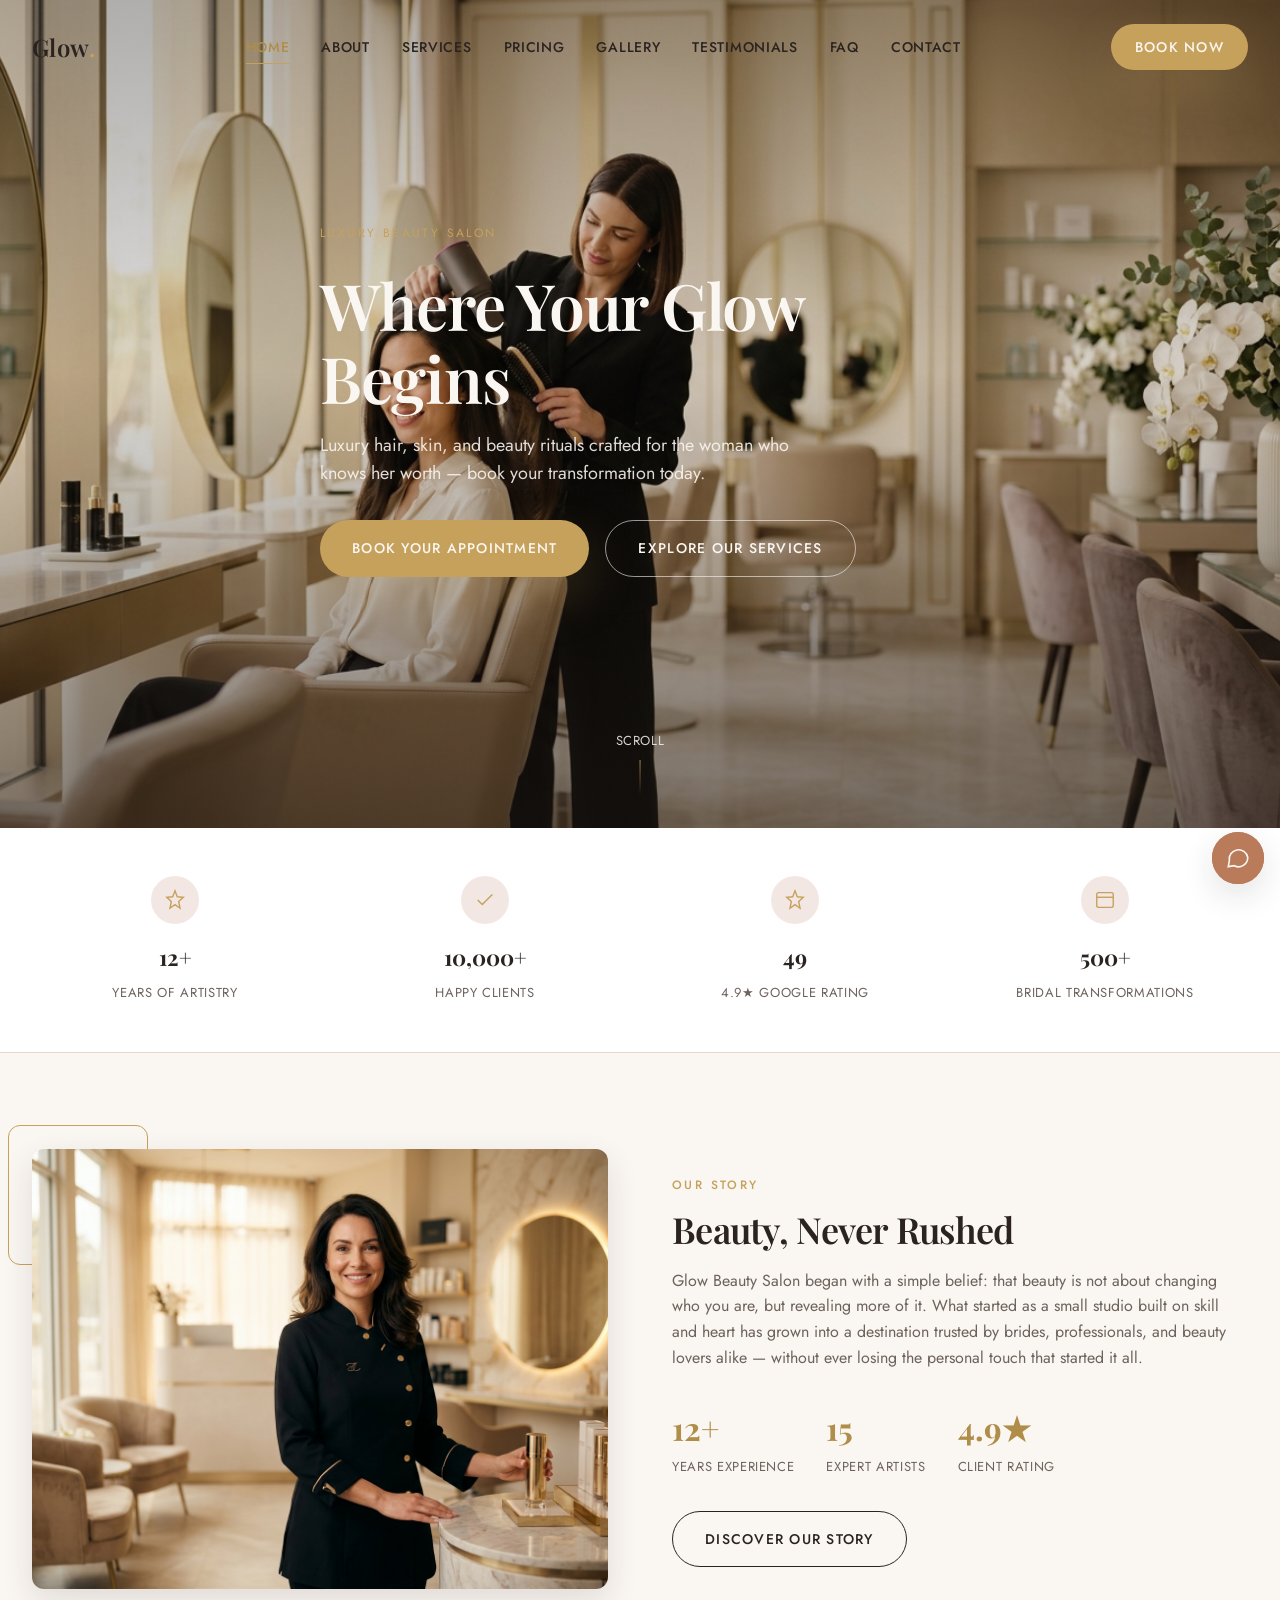
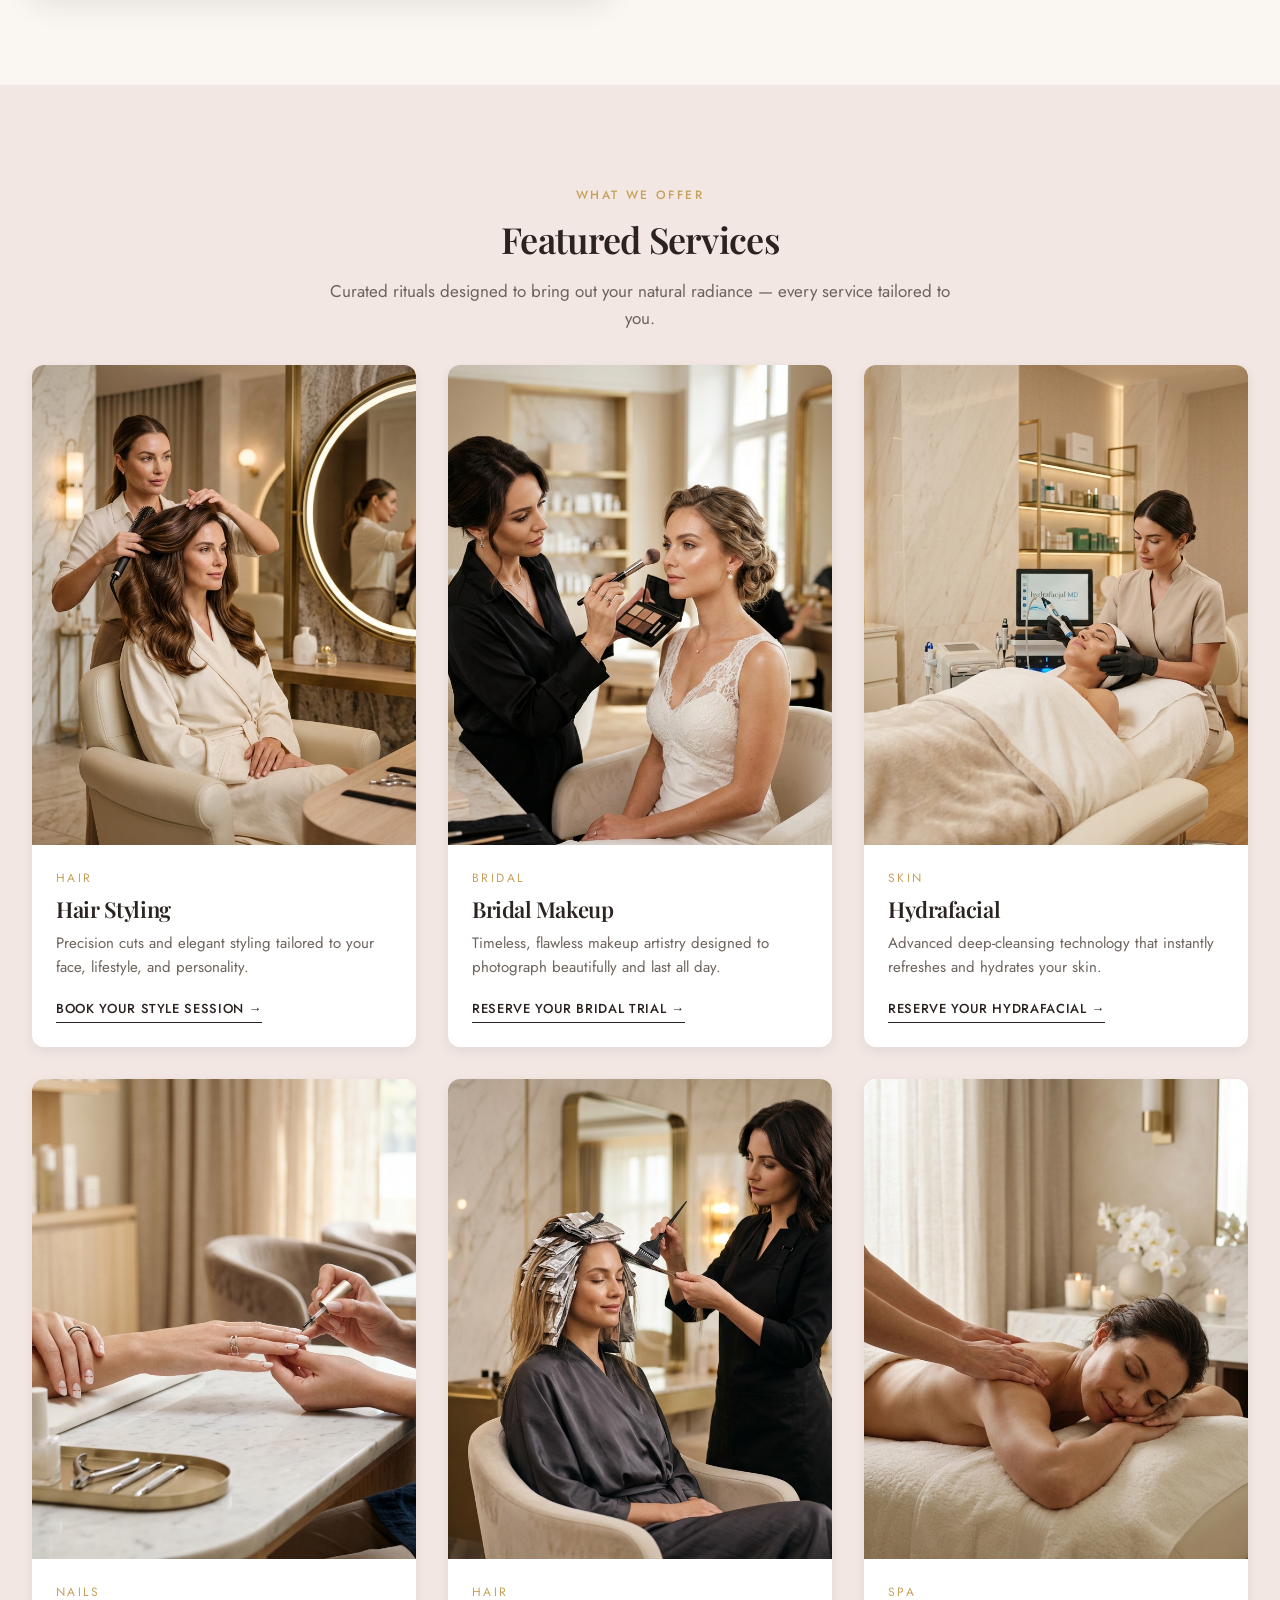
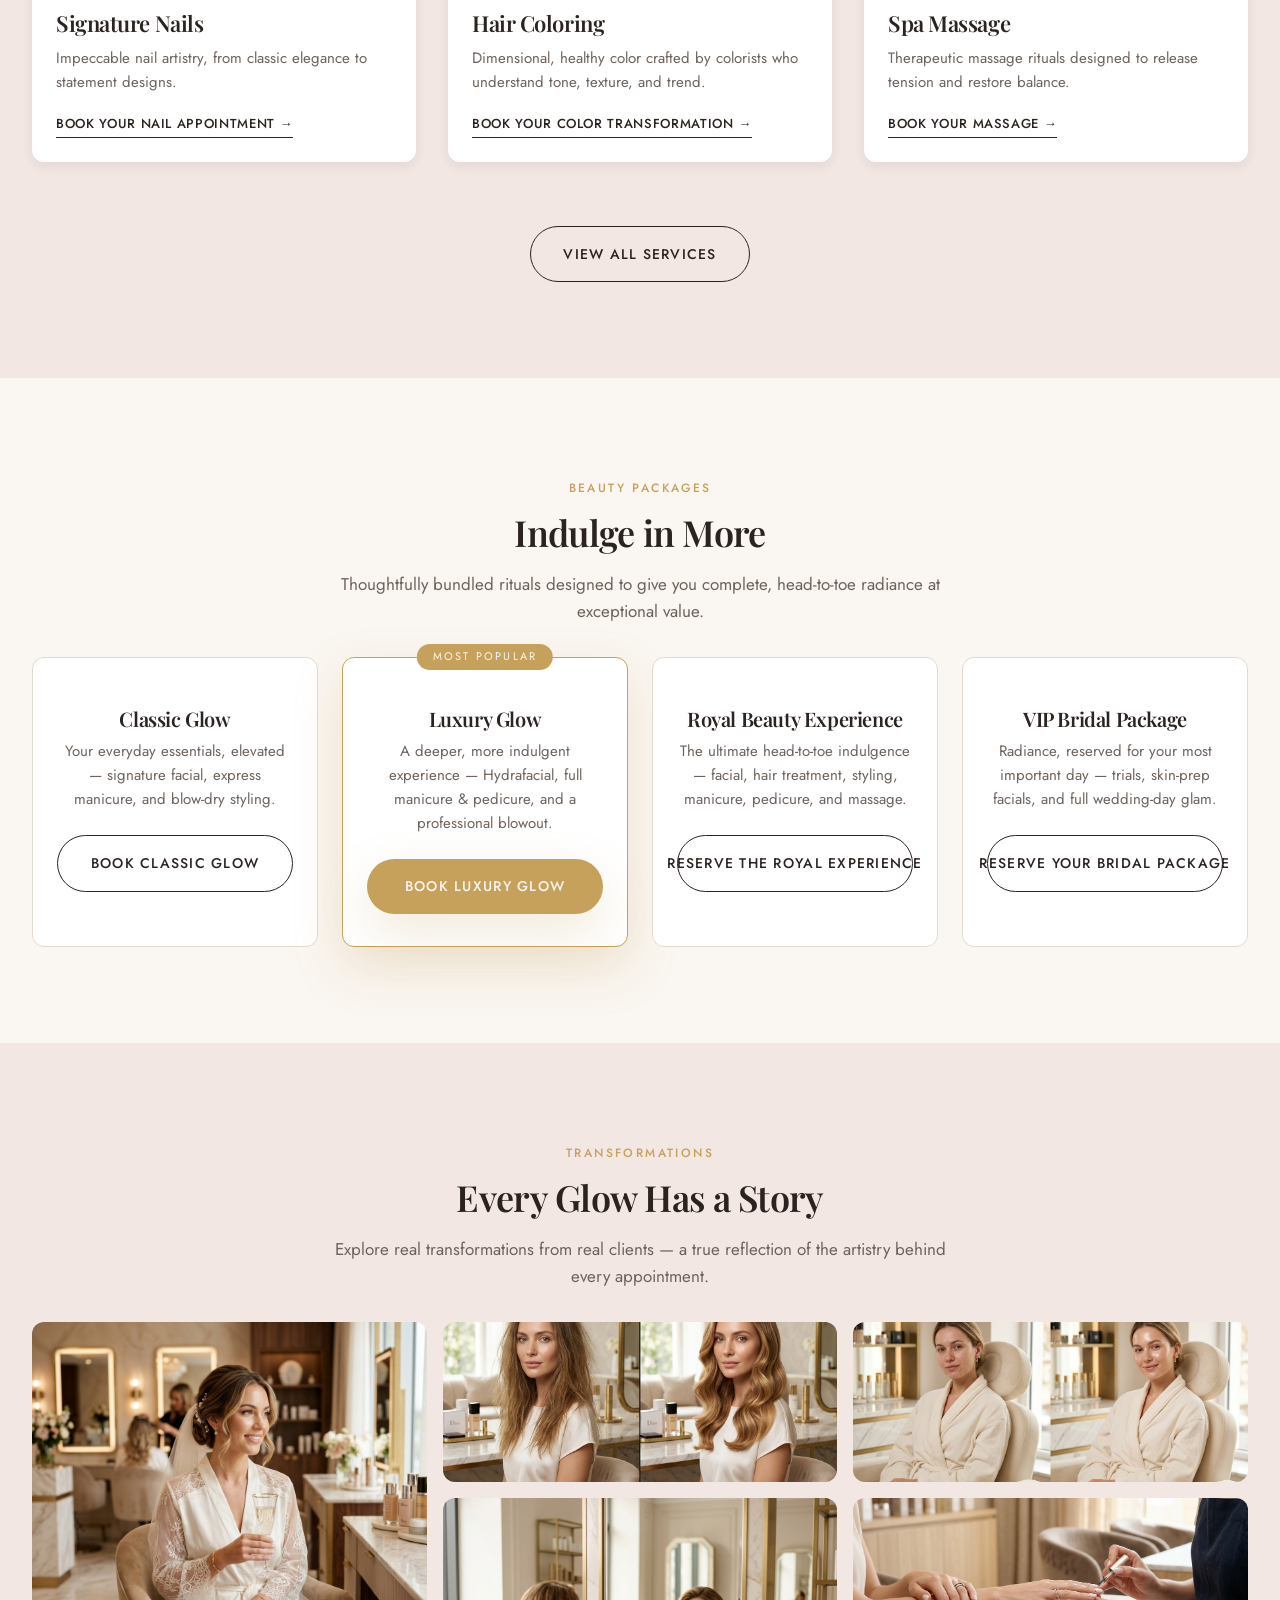
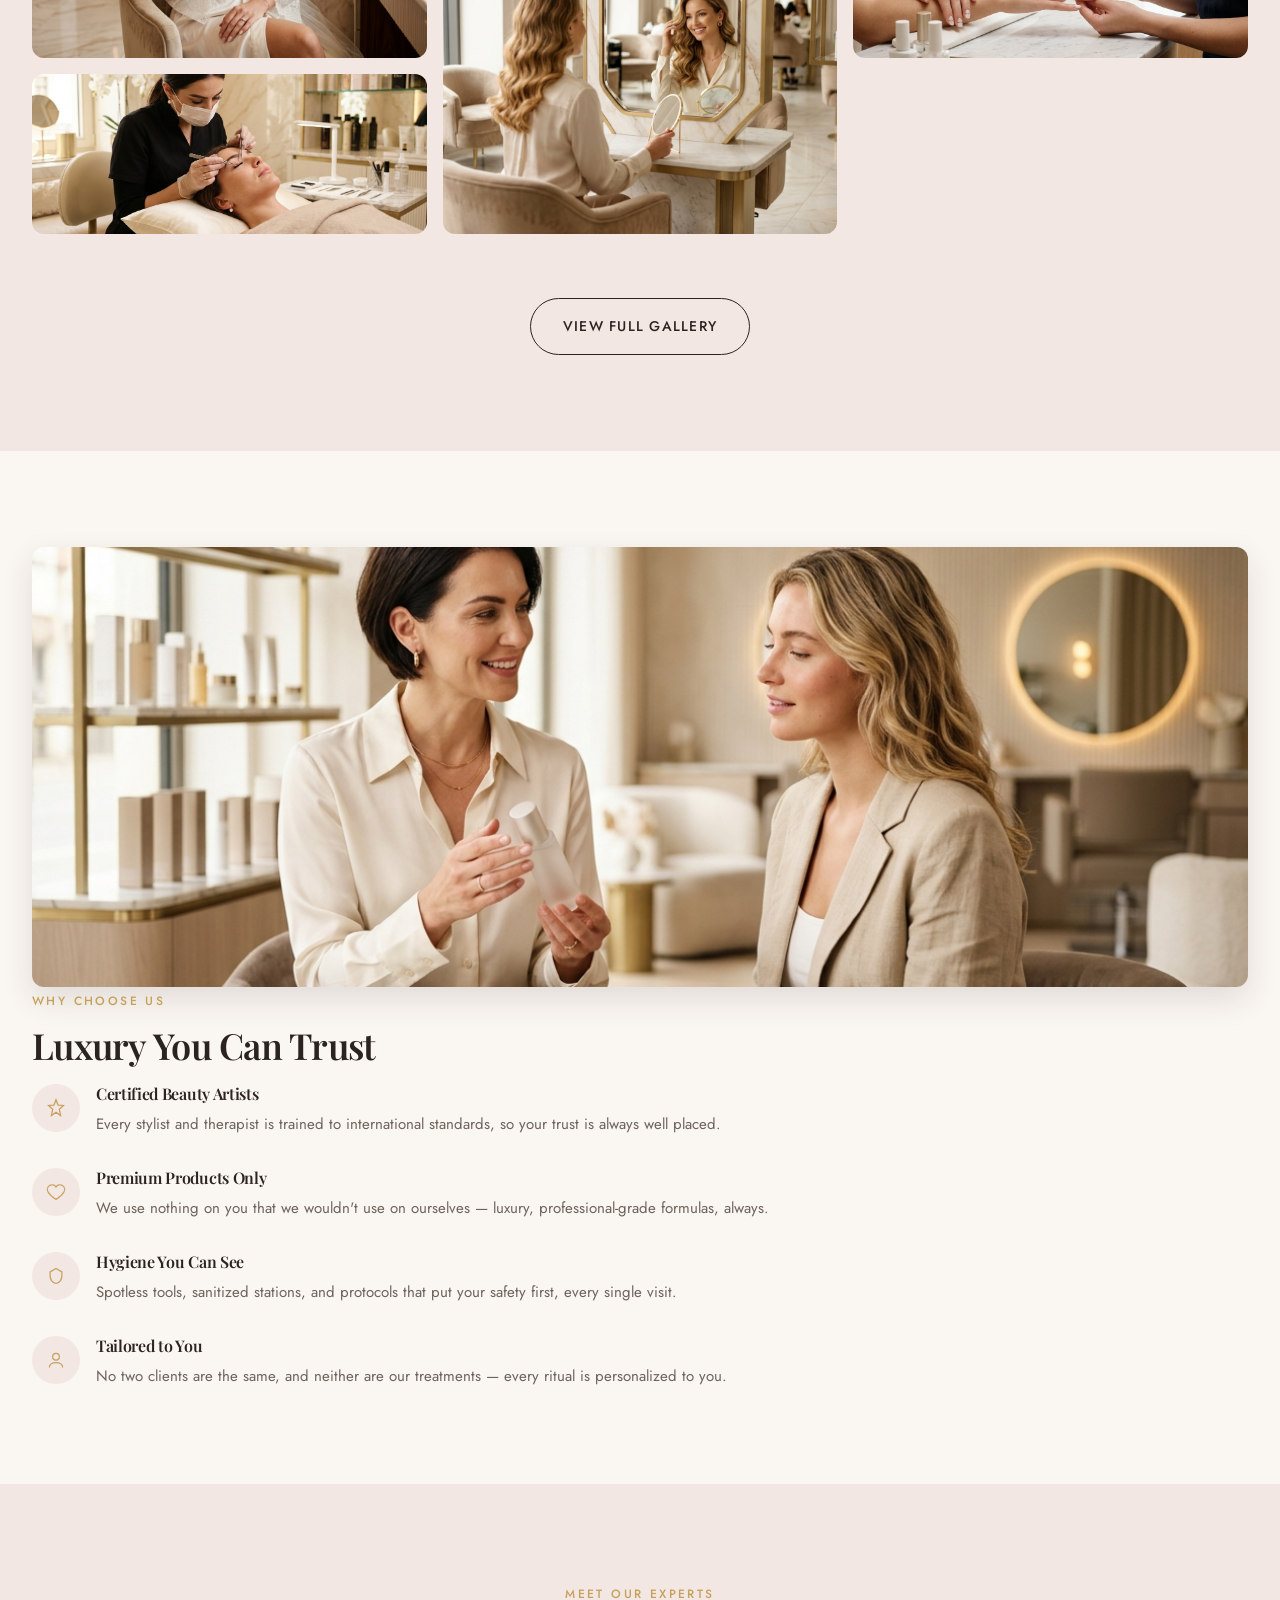
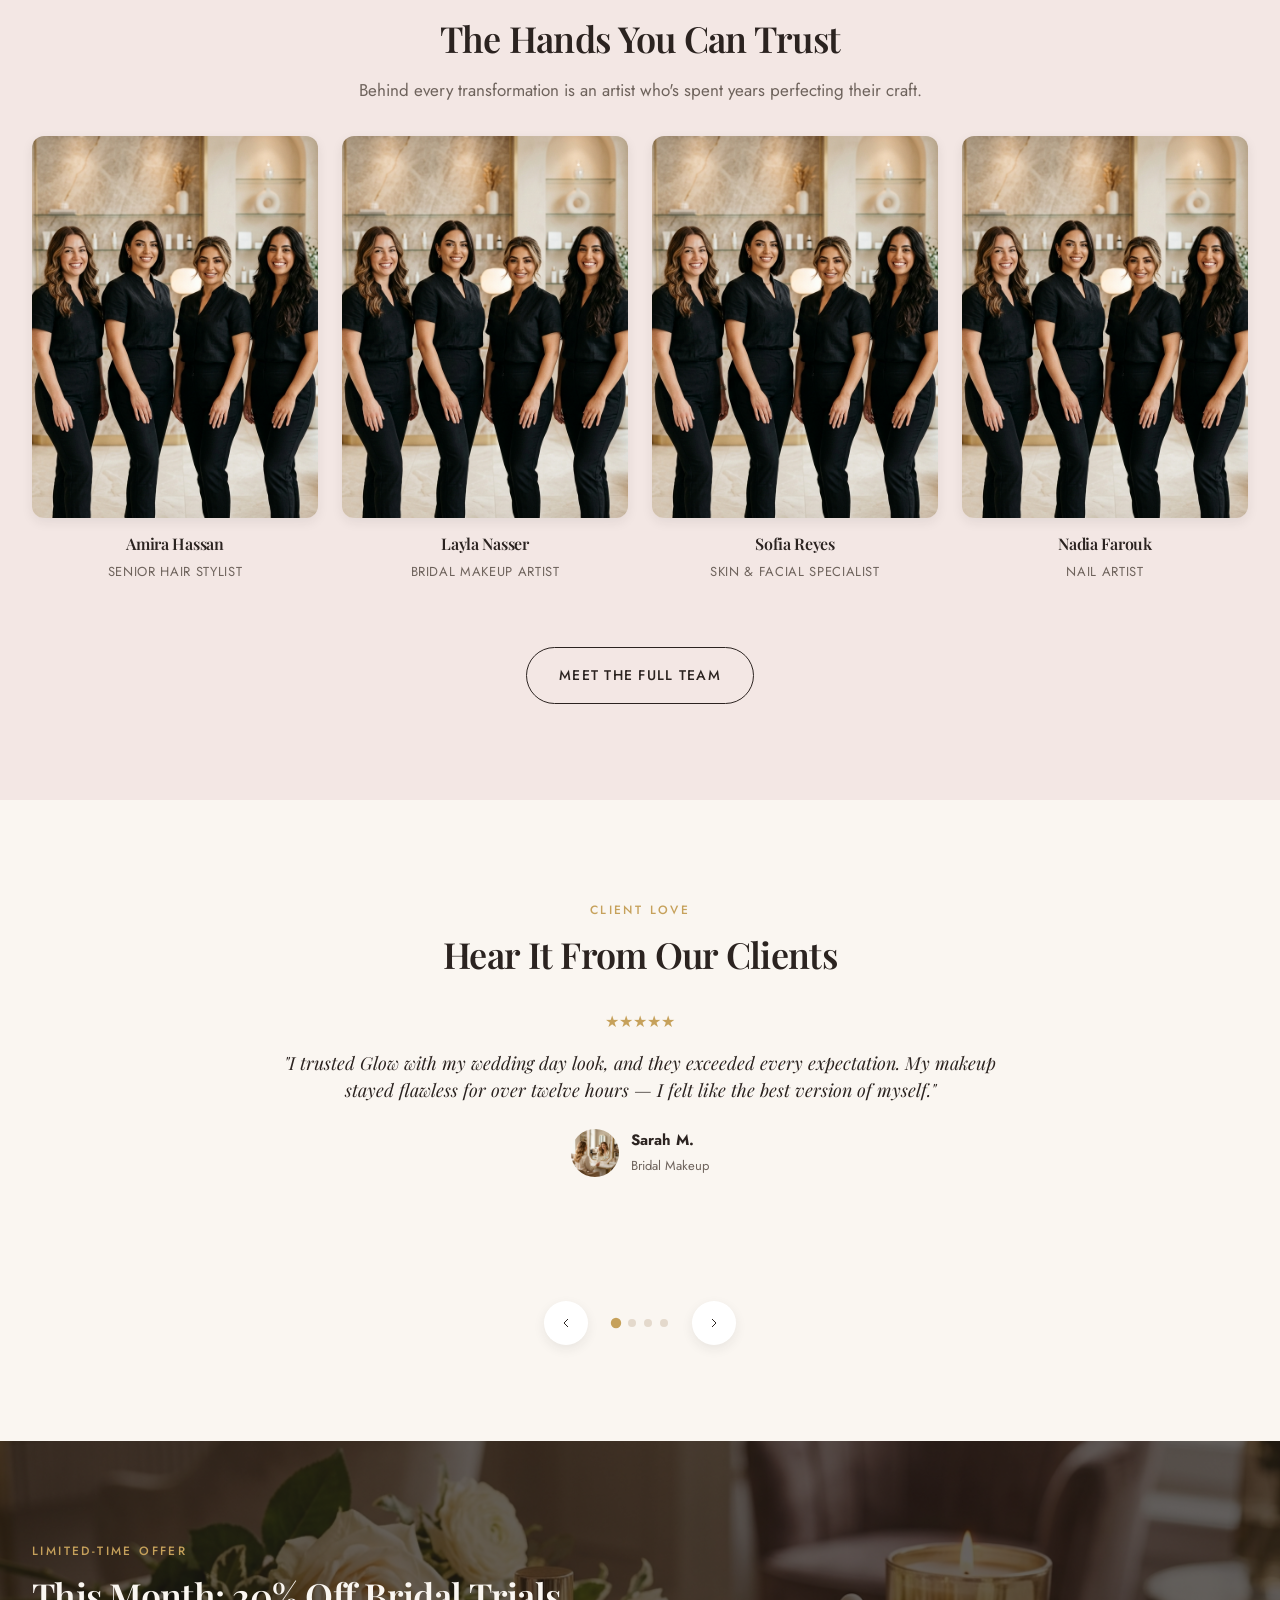
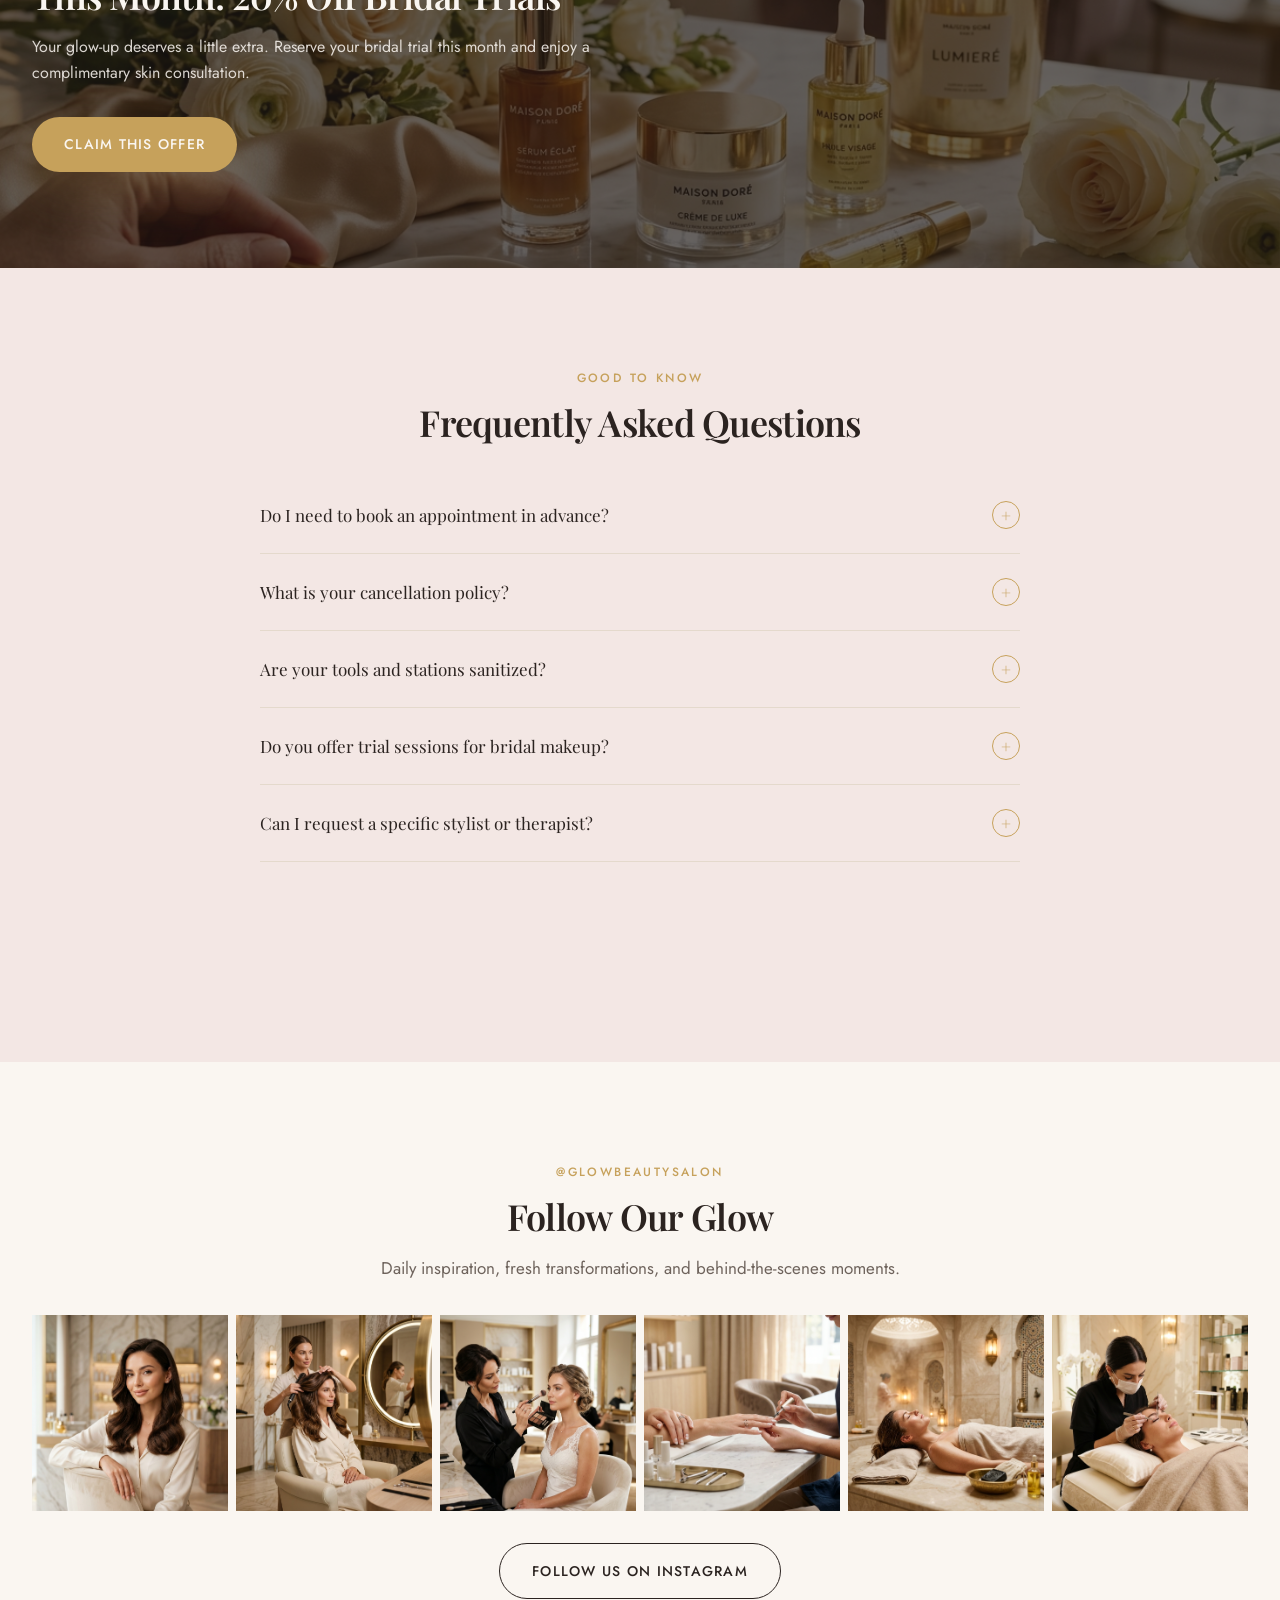
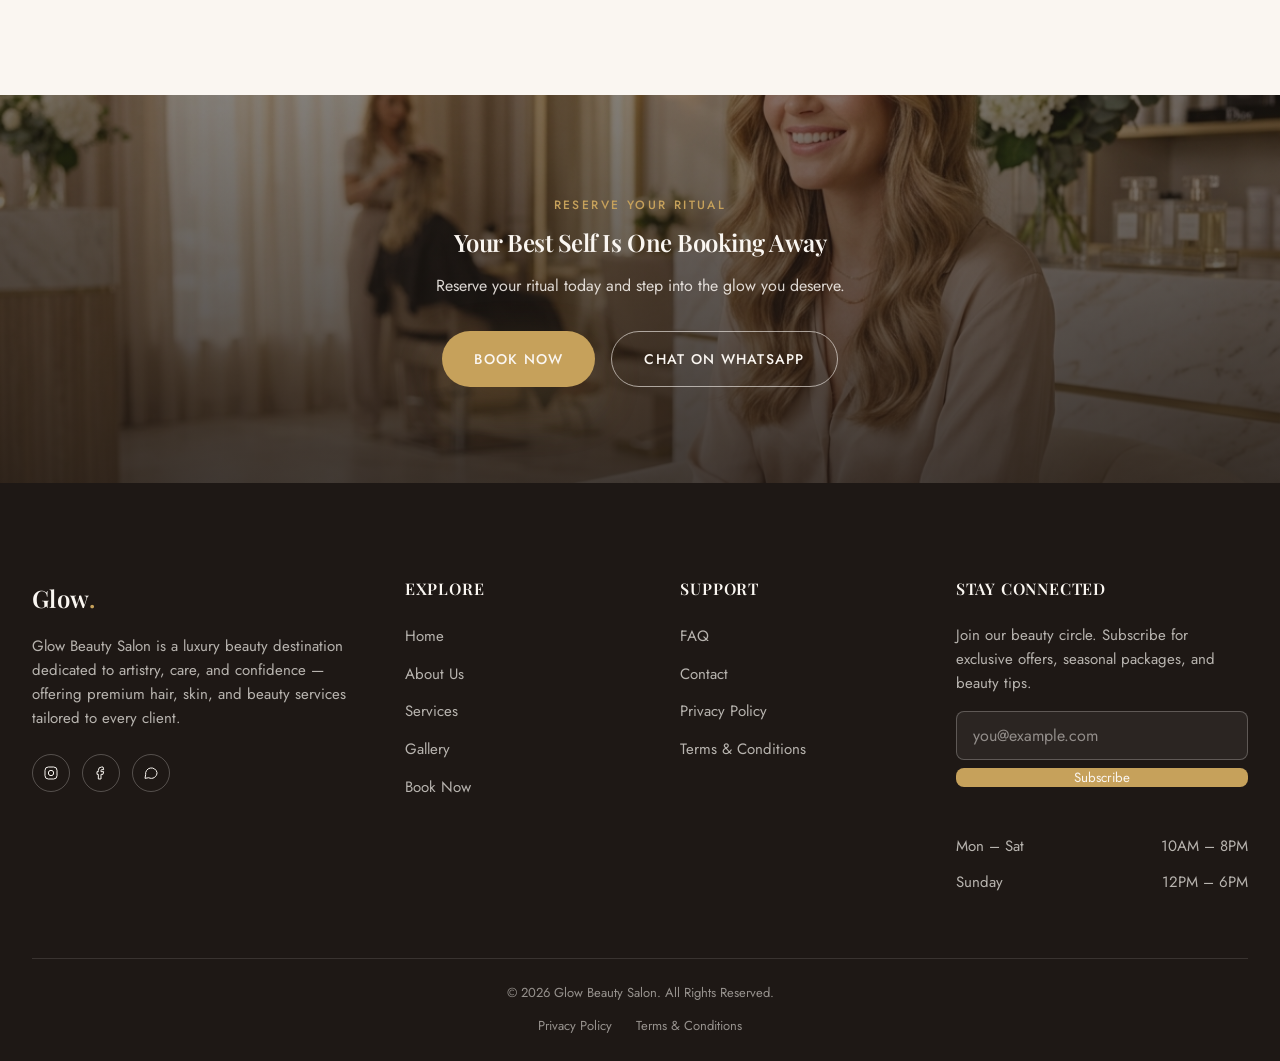
==== commit 34b43732: "Update index.html" ====
--- a/index.html
+++ b/index.html
@@ -138,7 +138,7 @@
     <div class="mobile-menu-footer">
       <div class="mobile-cta-group">
         <a href="appointment.html" class="btn btn-primary">Book Appointment</a>
-        <a href="https://wa.me/15550100" class="btn btn-secondary">Message on WhatsApp</a>
+        <a href="https://wa.me/971581197208" class="btn btn-secondary">Message on WhatsApp</a>
       </div>
       <div class="mobile-social">
         <a href="#" class="icon-btn" aria-label="Glow Beauty Salon on Instagram">
@@ -147,7 +147,7 @@
         <a href="#" class="icon-btn" aria-label="Glow Beauty Salon on Facebook">
           <svg width="17" height="17" viewBox="0 0 24 24" fill="none" stroke="currentColor" stroke-width="1.5"><path d="M15 3h-2a5 5 0 0 0-5 5v2H6v4h2v7h4v-7h3l1-4h-4V8a1 1 0 0 1 1-1h3z"/></svg>
         </a>
-        <a href="https://wa.me/15550100" class="icon-btn" aria-label="Message Glow Beauty Salon on WhatsApp">
+        <a href="https://wa.me/971581197208" class="icon-btn" aria-label="Message Glow Beauty Salon on WhatsApp">
           <svg width="17" height="17" viewBox="0 0 24 24" fill="none" stroke="currentColor" stroke-width="1.5"><path d="M21 11.5a8.5 8.5 0 0 1-12.4 7.6L3 20l1-5.4A8.5 8.5 0 1 1 21 11.5z"/></svg>
         </a>
       </div>
@@ -767,7 +767,7 @@
           <p>Reserve your ritual today and step into the glow you deserve.</p>
           <div class="final-cta-actions">
             <a href="appointment.html" class="btn btn-primary">Book Now</a>
-            <a href="https://wa.me/15550100" class="btn btn-outline-light">Chat on WhatsApp</a>
+            <a href="https://wa.me/971581197208" class="btn btn-outline-light">Chat on WhatsApp</a>
           </div>
         </div>
       </div>
@@ -792,7 +792,7 @@
             <a href="#" class="icon-btn" aria-label="Glow Beauty Salon on Facebook" style="background:transparent;box-shadow:none;color:inherit;">
               <svg width="16" height="16" viewBox="0 0 24 24" fill="none" stroke="currentColor" stroke-width="1.5"><path d="M15 3h-2a5 5 0 0 0-5 5v2H6v4h2v7h4v-7h3l1-4h-4V8a1 1 0 0 1 1-1h3z"/></svg>
             </a>
-            <a href="https://wa.me/15550100" class="icon-btn" aria-label="Message Glow Beauty Salon on WhatsApp" style="background:transparent;box-shadow:none;color:inherit;">
+            <a href="https://wa.me/971581197208" class="icon-btn" aria-label="Message Glow Beauty Salon on WhatsApp" style="background:transparent;box-shadow:none;color:inherit;">
               <svg width="16" height="16" viewBox="0 0 24 24" fill="none" stroke="currentColor" stroke-width="1.5"><path d="M21 11.5a8.5 8.5 0 0 1-12.4 7.6L3 20l1-5.4A8.5 8.5 0 1 1 21 11.5z"/></svg>
             </a>
           </div>
@@ -850,7 +850,7 @@
   <!-- ==========================================================
        18. WHATSAPP FLOATING BUTTON
        ========================================================== -->
-  <a href="https://wa.me/15550100" class="whatsapp-float" aria-label="Chat with Glow Beauty Salon on WhatsApp" target="_blank" rel="noopener">
+  <a href="https://wa.me/971581197208" class="whatsapp-float" aria-label="Chat with Glow Beauty Salon on WhatsApp" target="_blank" rel="noopener">
     <svg width="26" height="26" viewBox="0 0 24 24" fill="none" stroke="currentColor" stroke-width="1.5"><path d="M21 11.5a8.5 8.5 0 0 1-12.4 7.6L3 20l1-5.4A8.5 8.5 0 1 1 21 11.5z"/></svg>
   </a>
 
